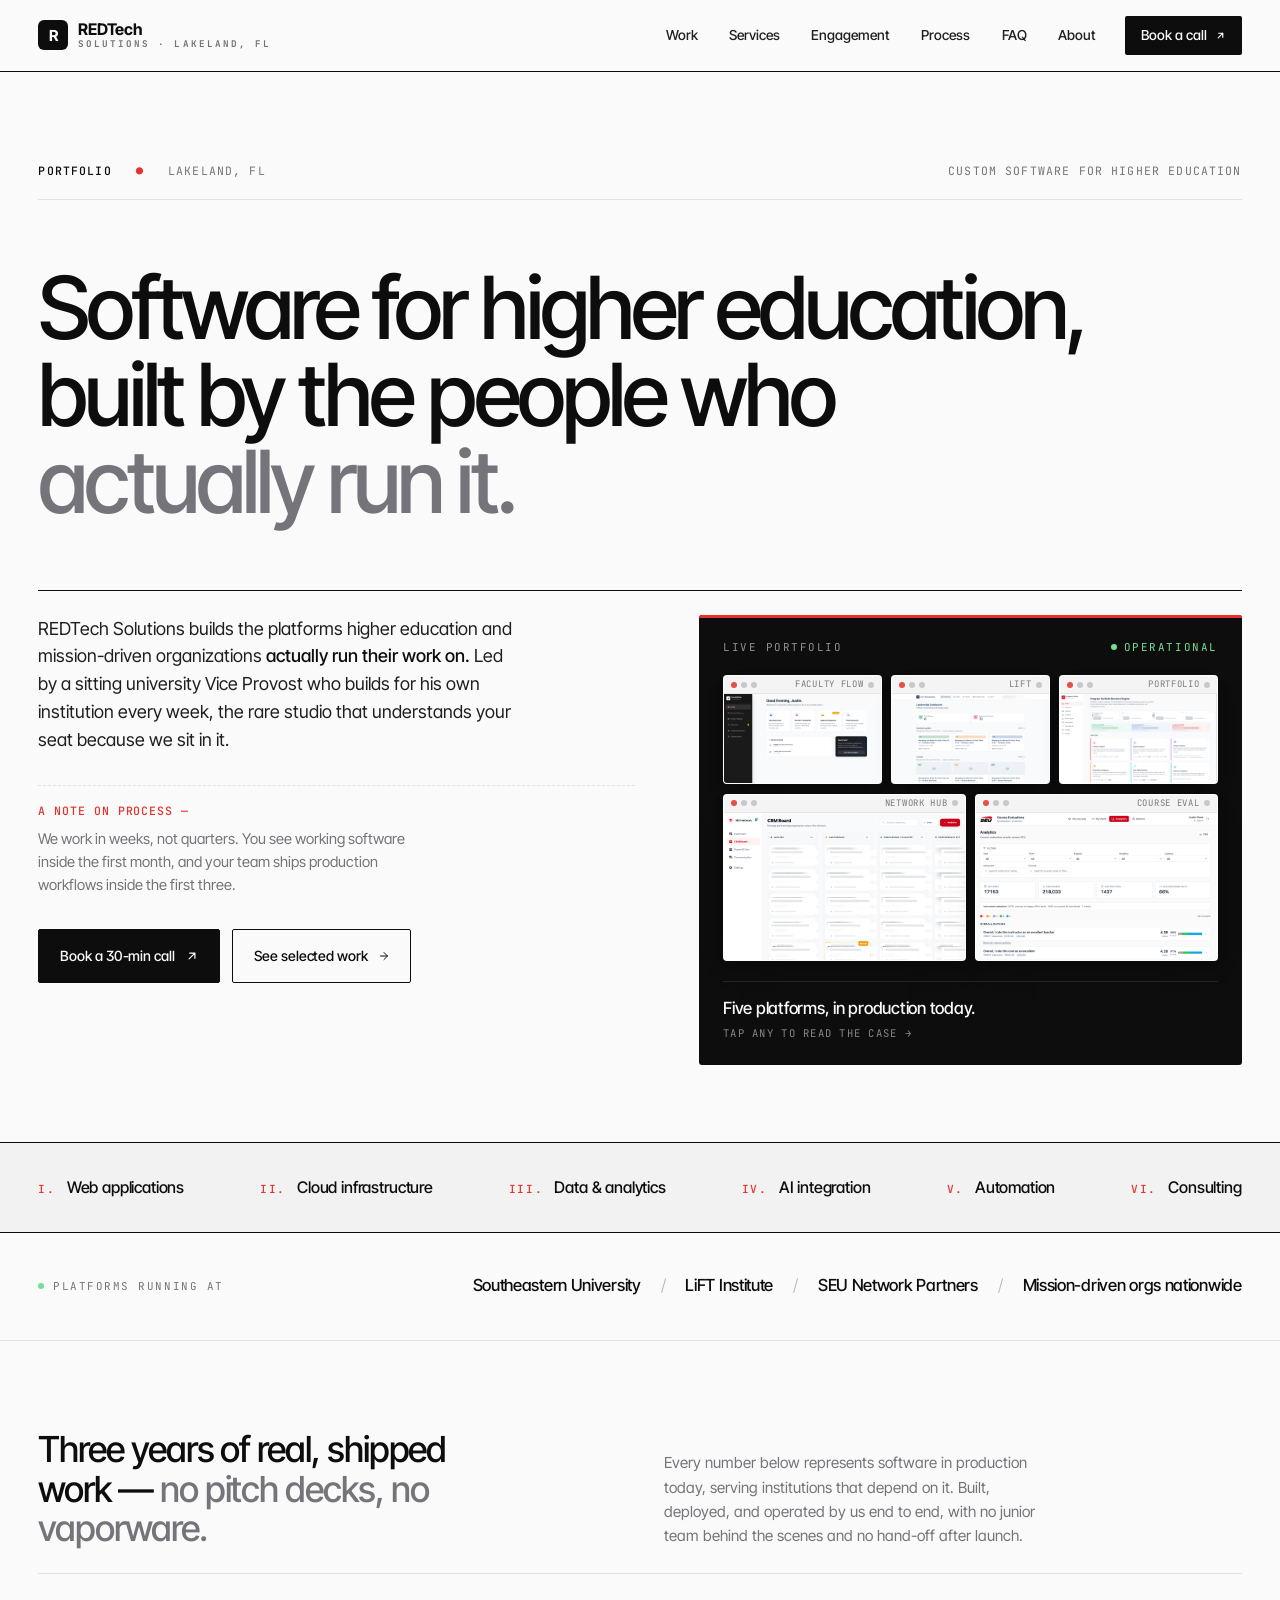
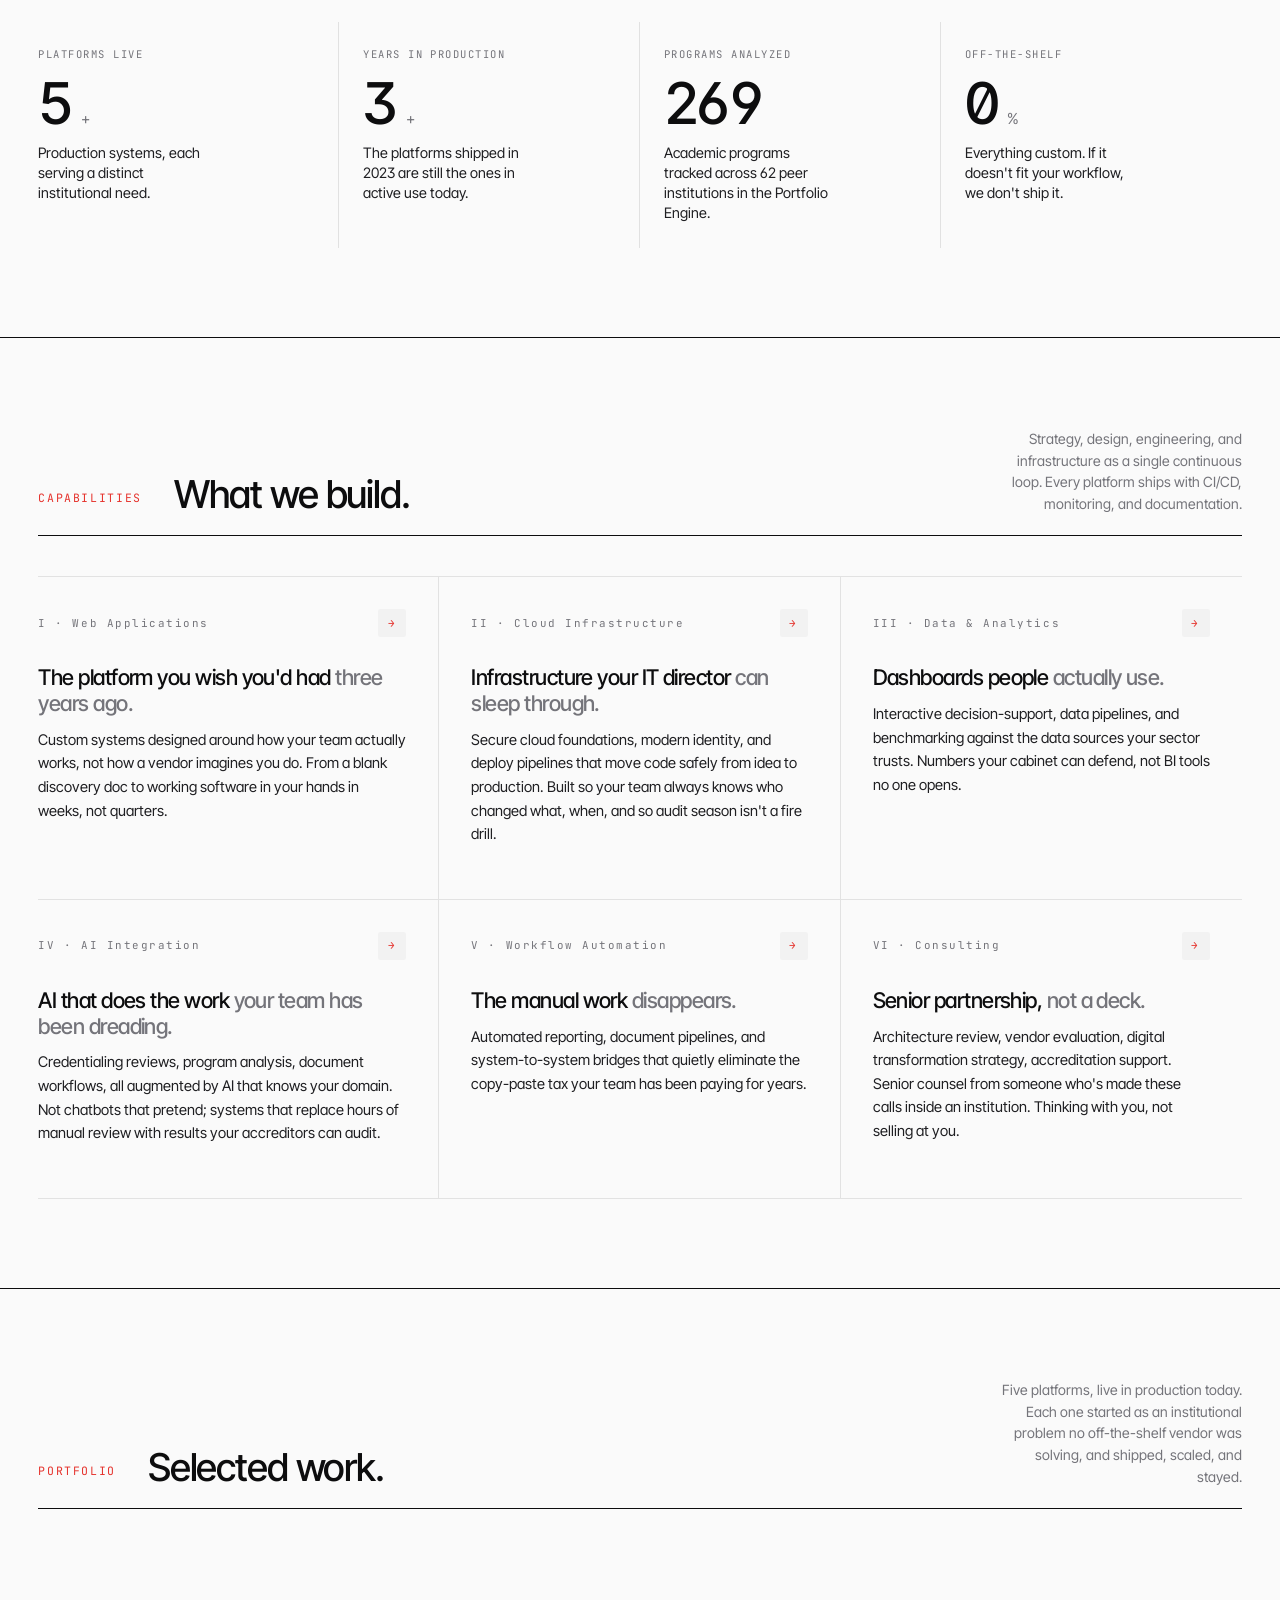
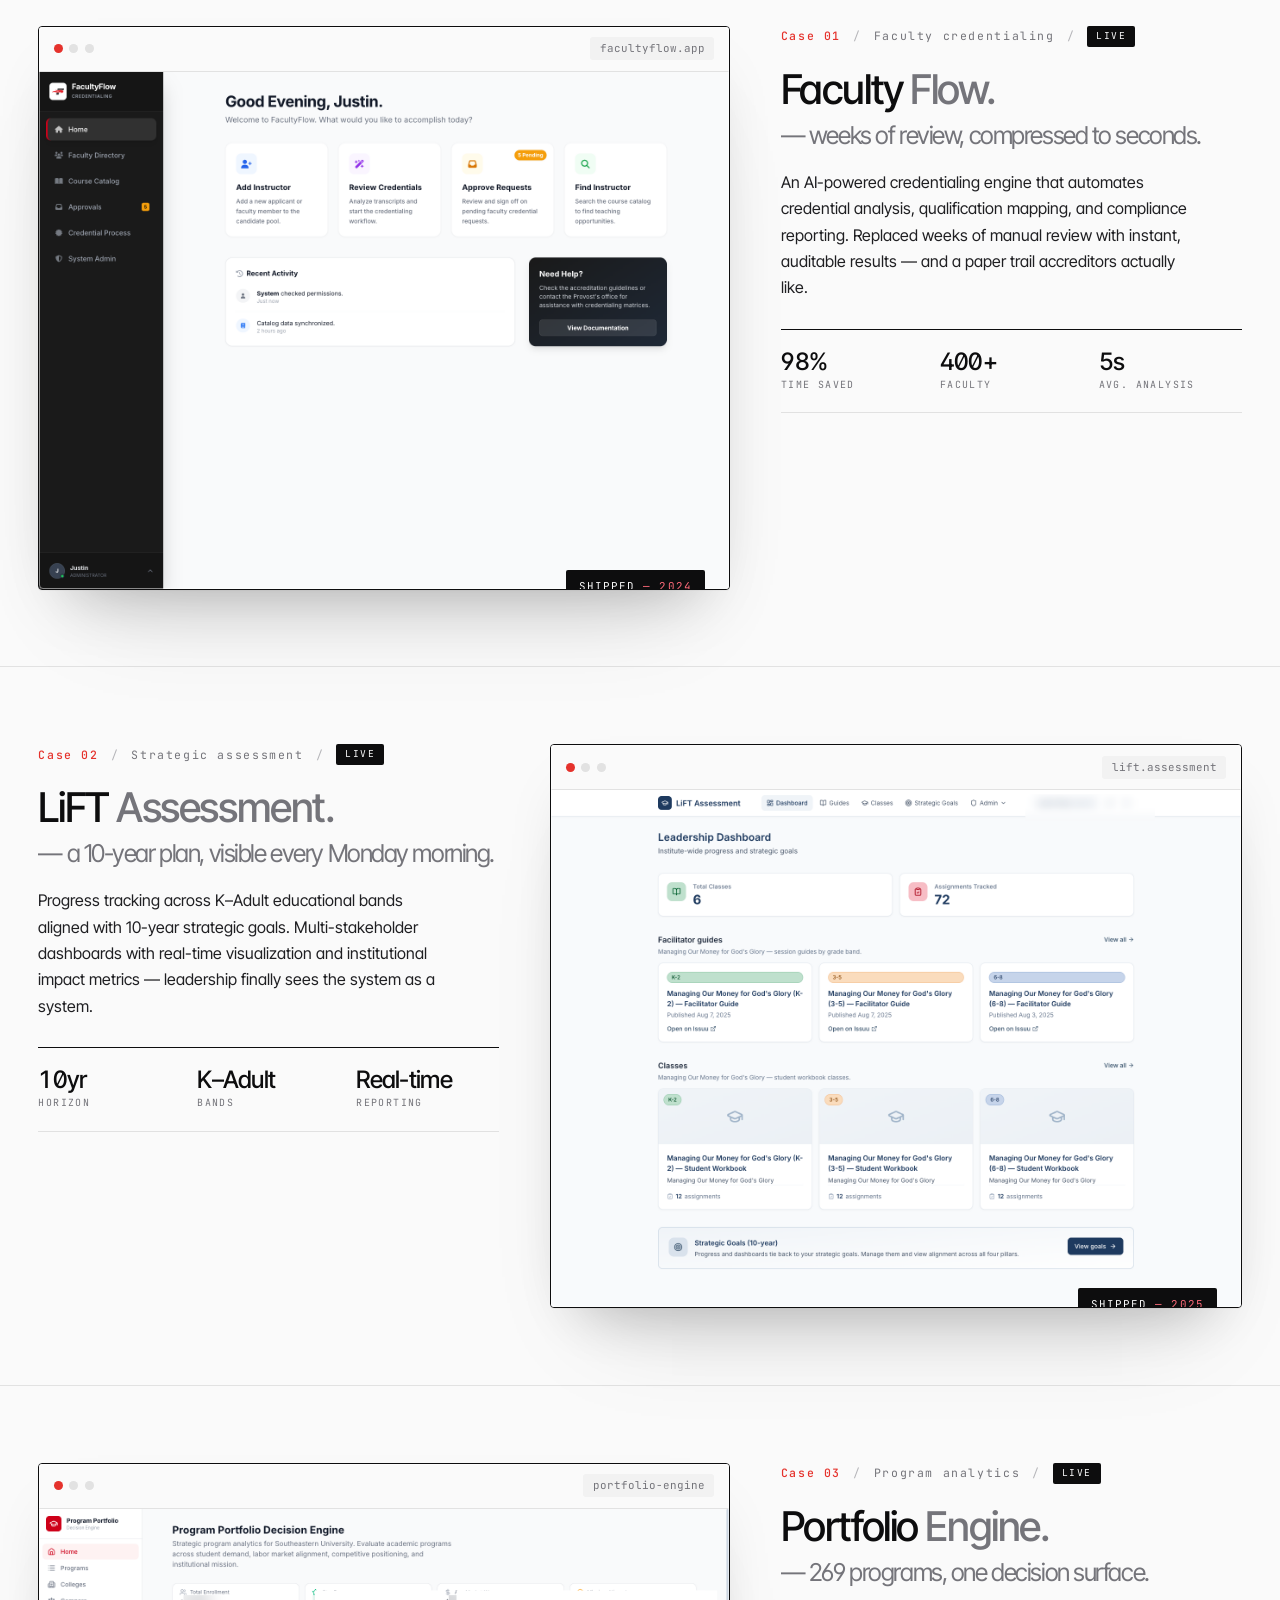
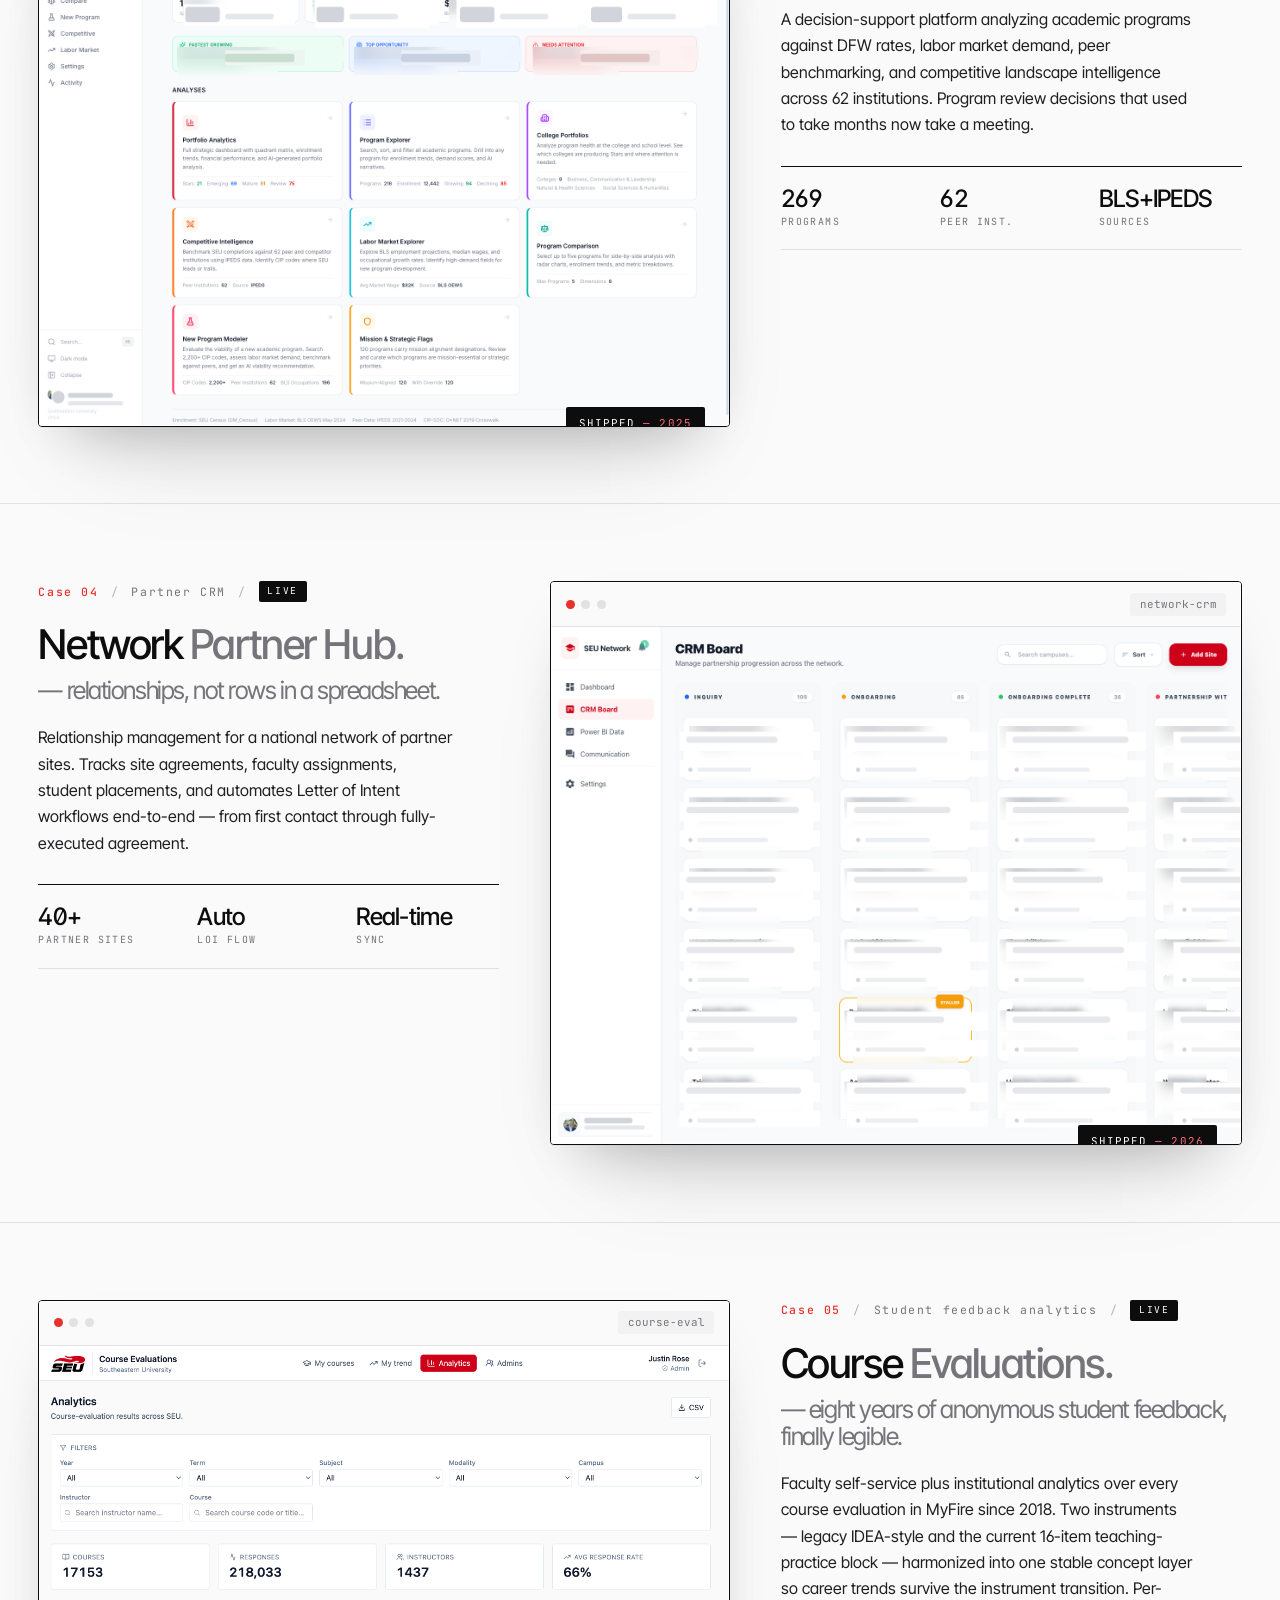
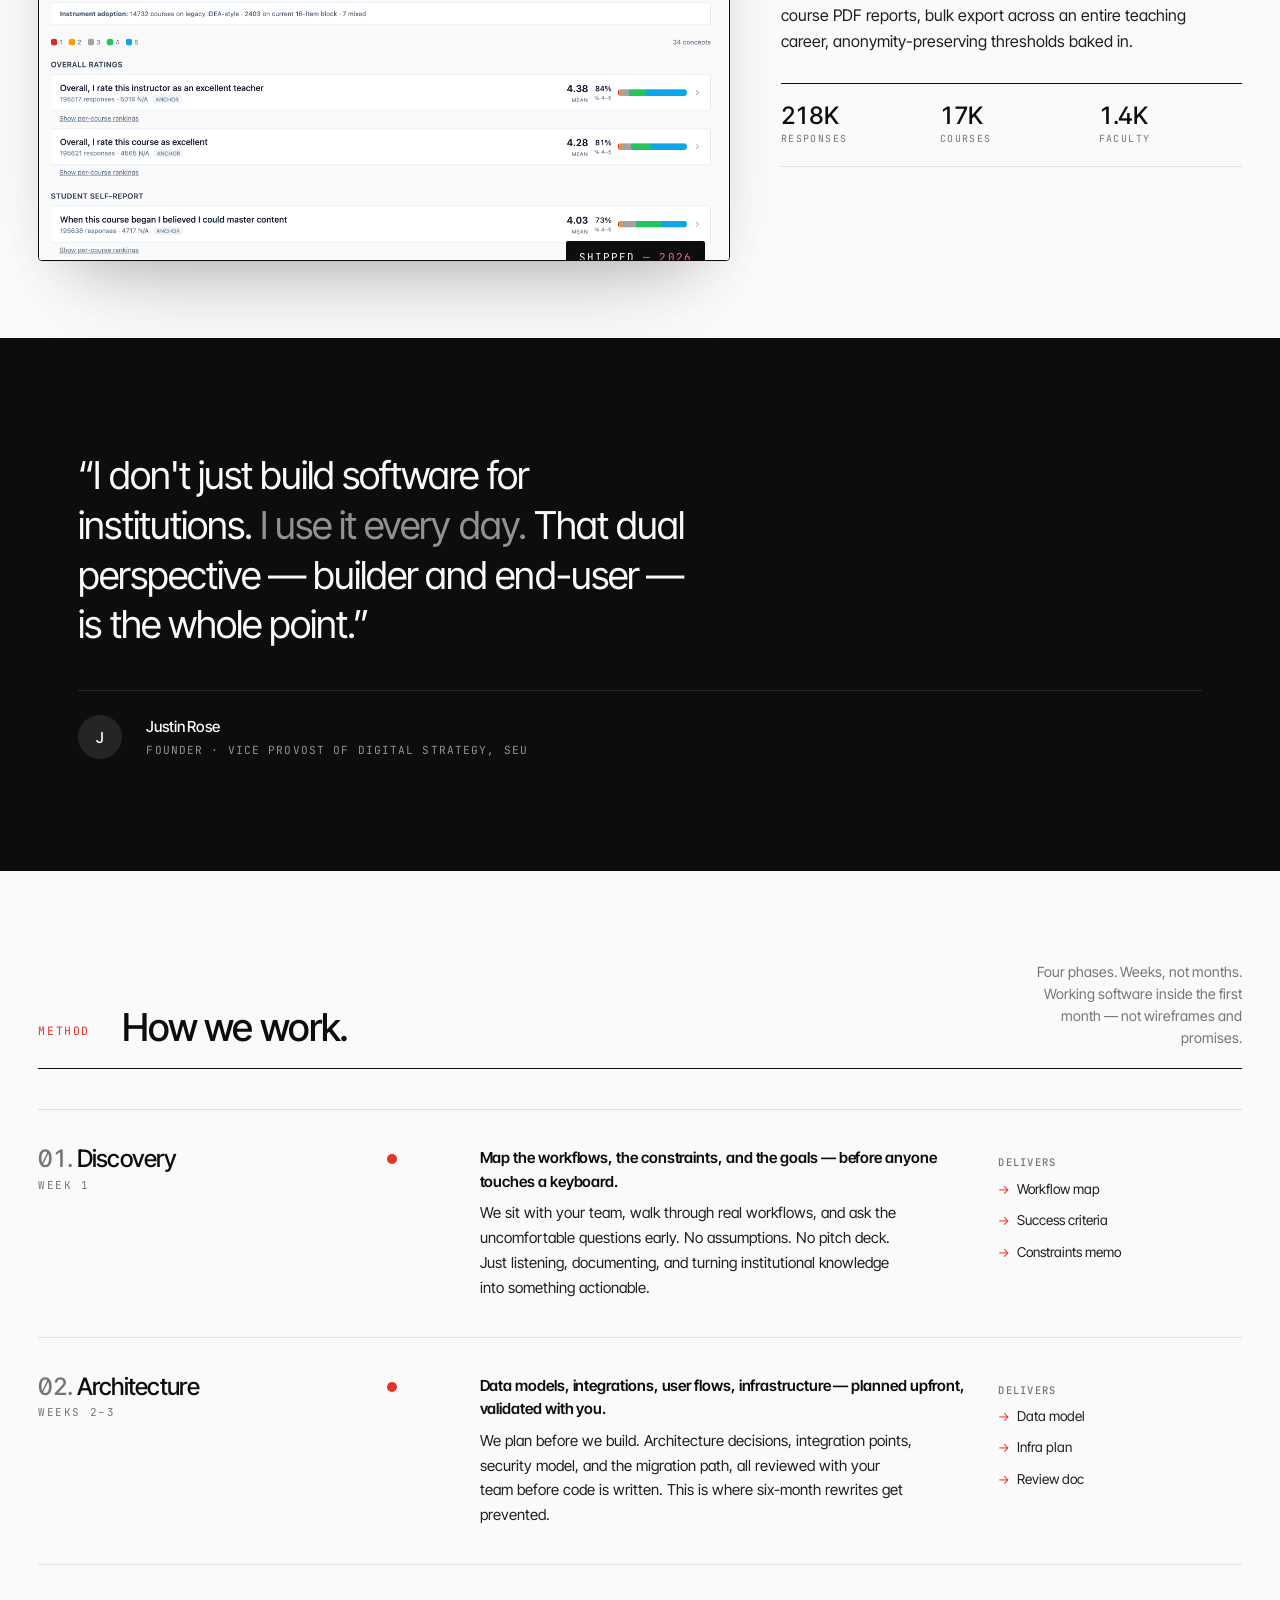
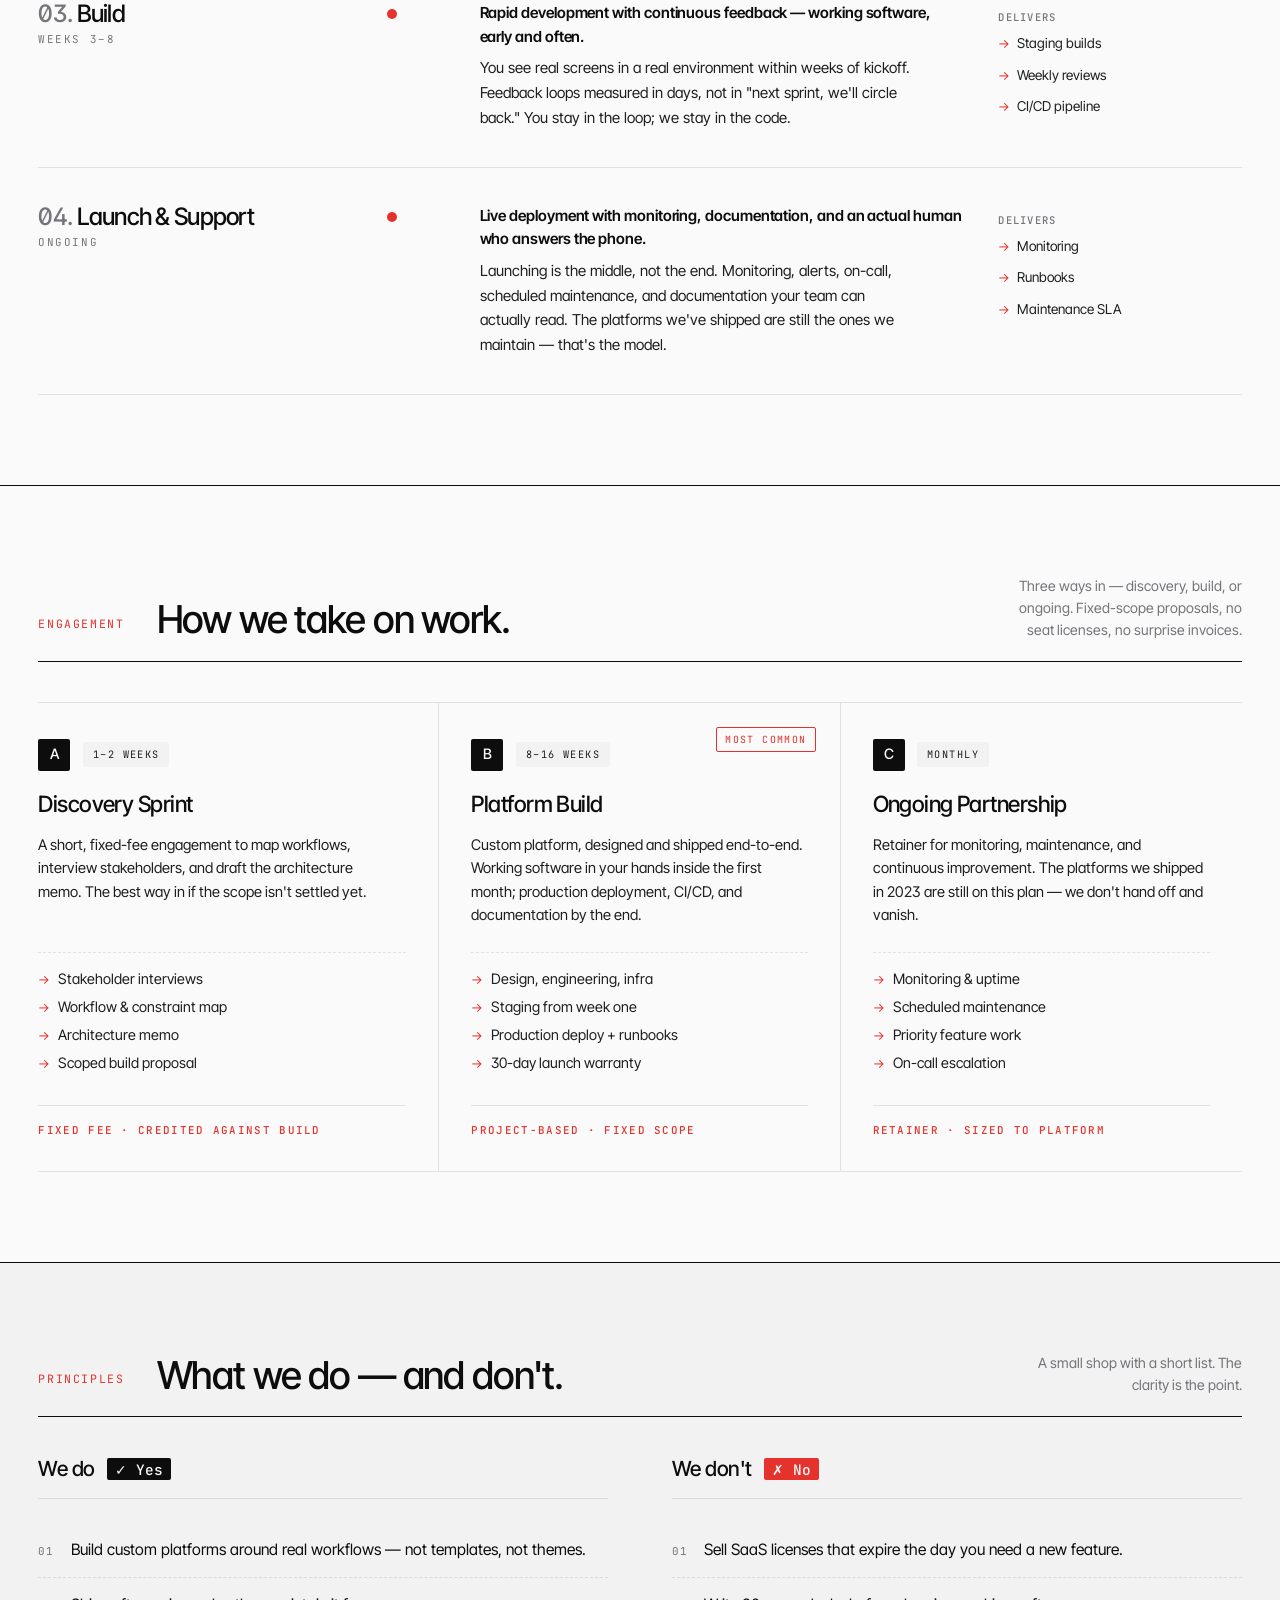
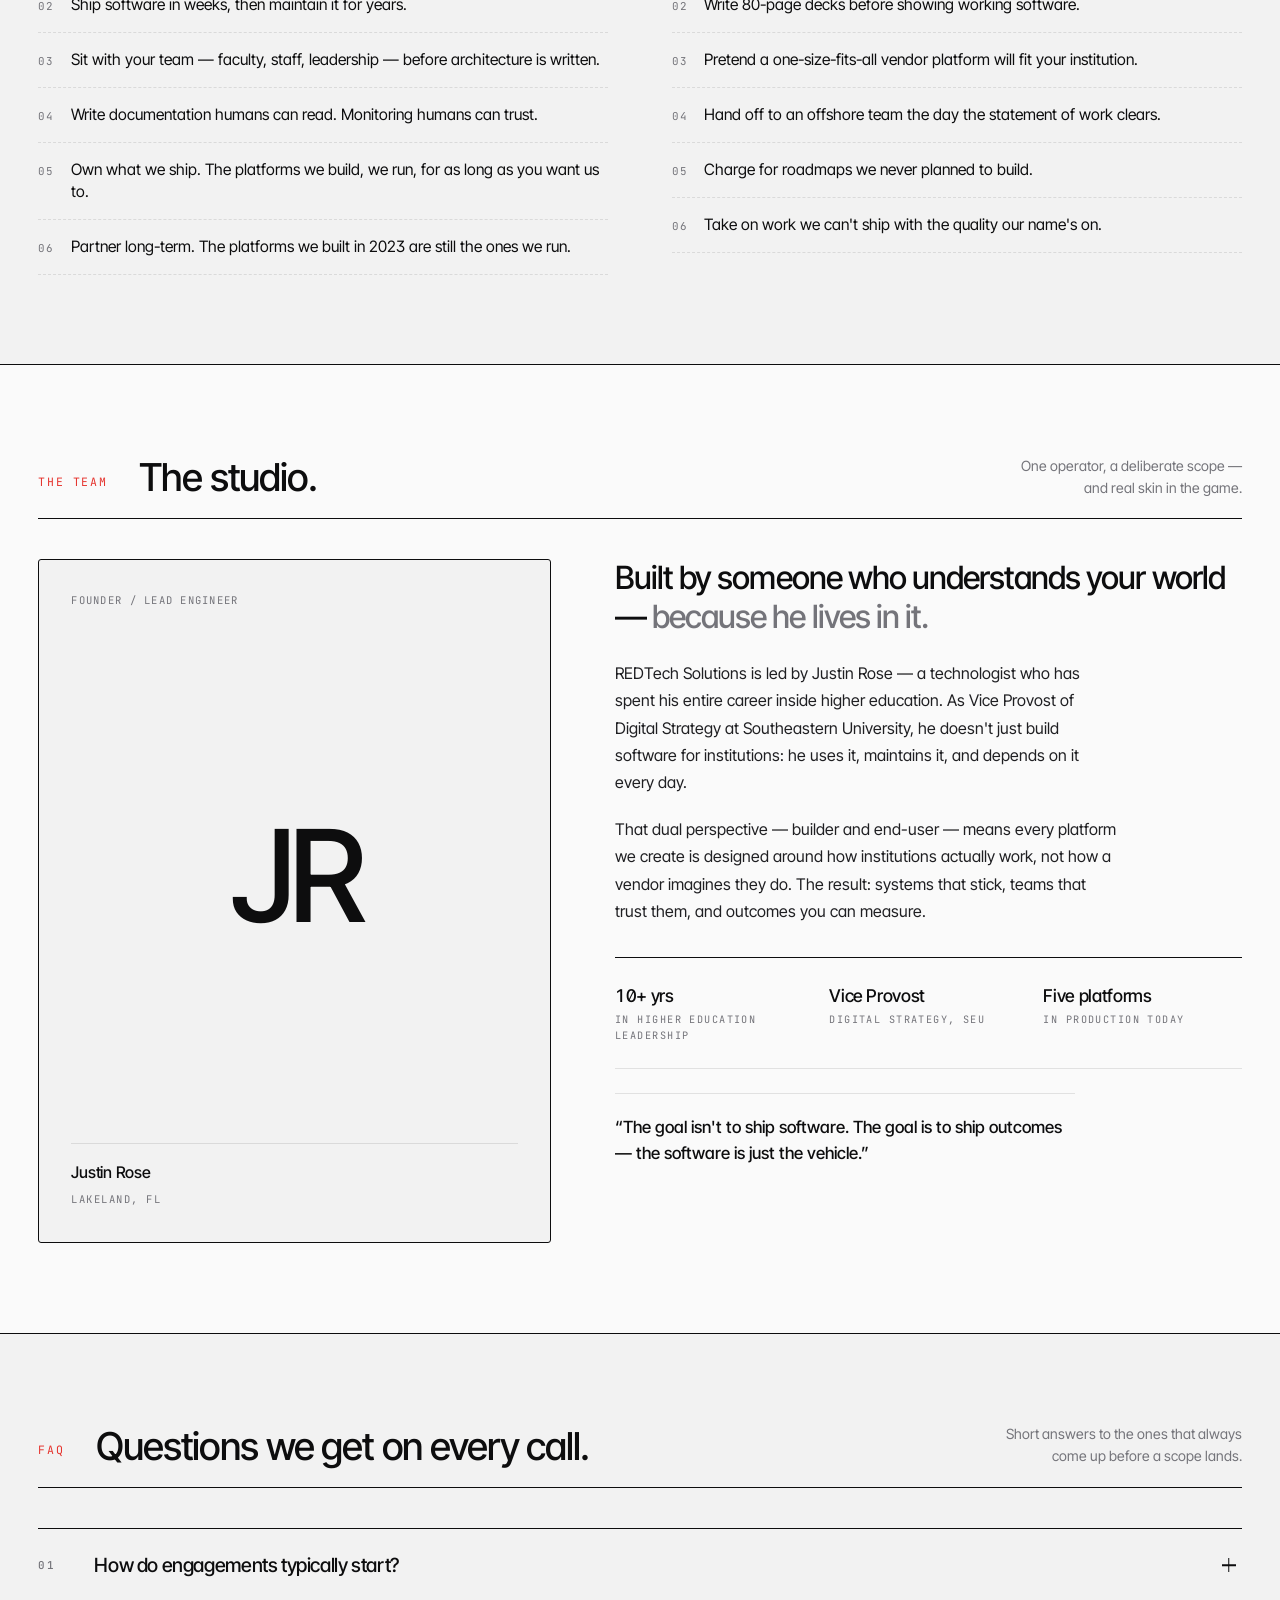
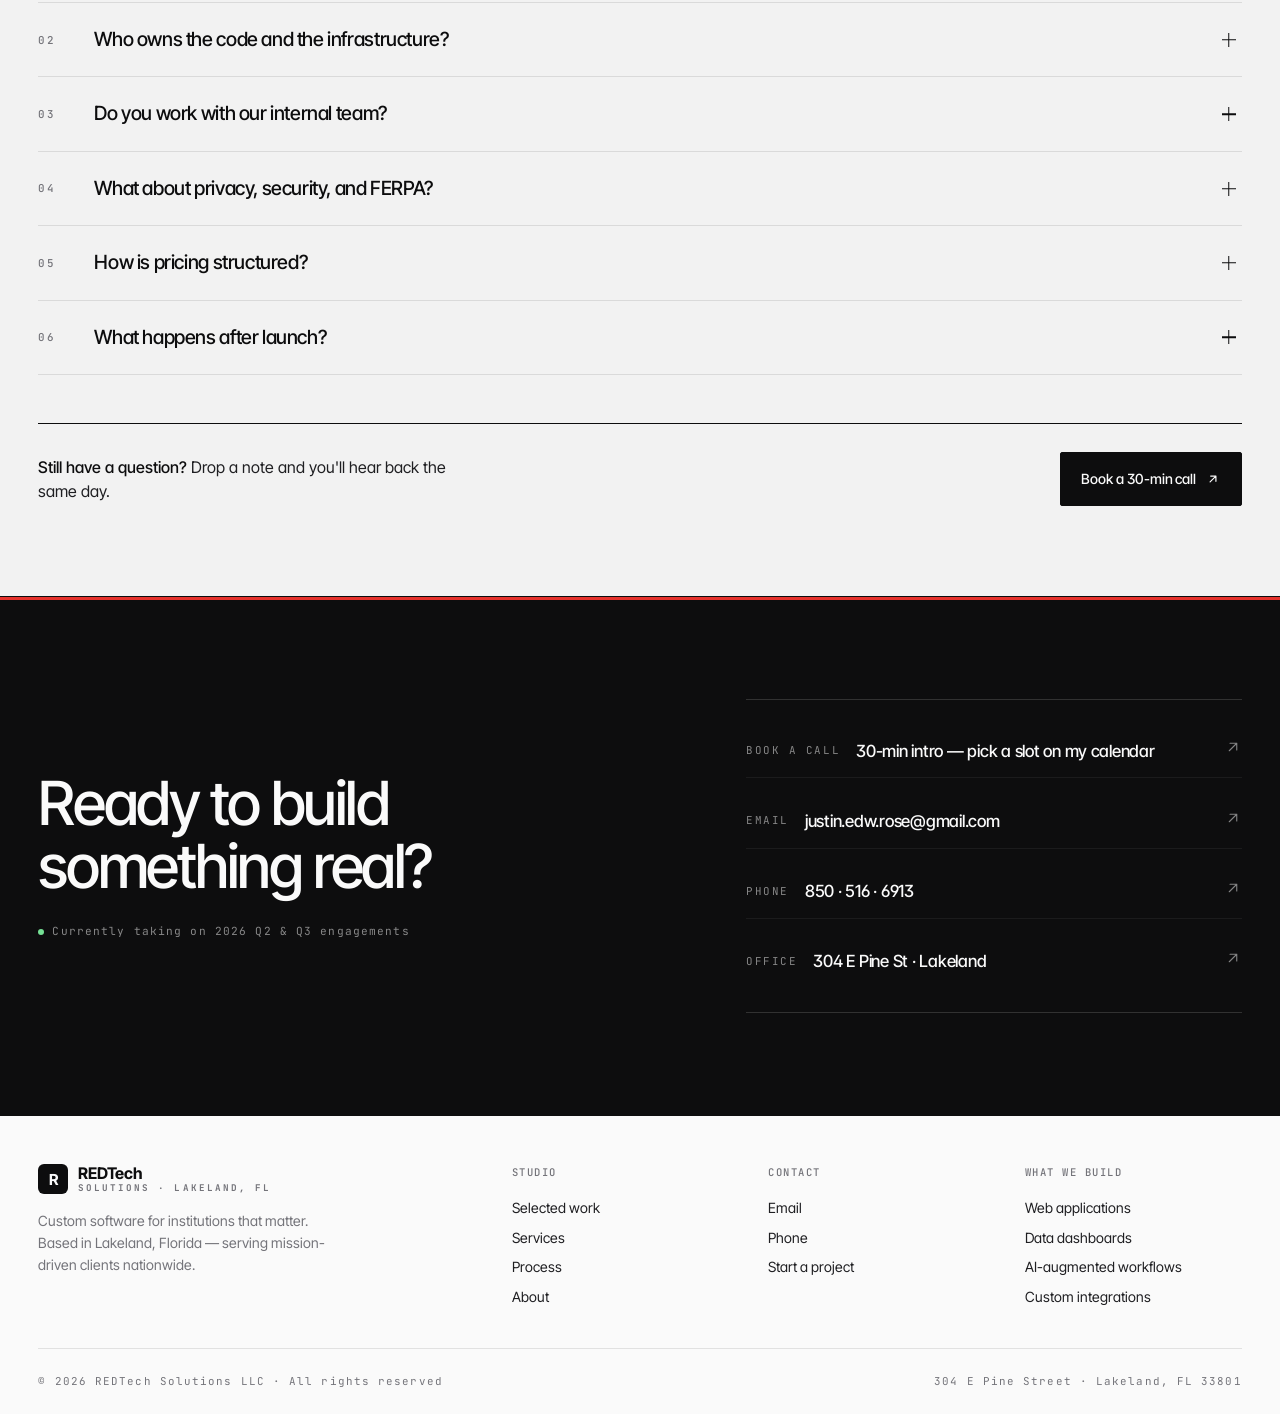
==== index.html @ 6a6440bb "Reposition copy from "engineering studio" to "peer practitioner" Shift the site's voice from stack-a" ====
<!DOCTYPE html>
<html lang="en">
<head>
<meta charset="UTF-8">
<meta name="viewport" content="width=device-width, initial-scale=1.0">
<title>REDTech Solutions — Software for institutions that matter</title>
<meta name="description" content="REDTech Solutions designs and builds custom web applications, data platforms, and cloud infrastructure for higher education and mission-driven organizations.">
<meta name="theme-color" content="#fafafa">
<link rel="icon" type="image/x-icon" href="/favicon.ico">
<link rel="icon" type="image/png" sizes="32x32" href="/favicon-32.png">
<link rel="icon" type="image/png" sizes="16x16" href="/favicon-16.png">
<link rel="apple-touch-icon" sizes="180x180" href="/apple-touch-icon.png">
<link rel="manifest" href="/site.webmanifest">
<link rel="preconnect" href="https://fonts.googleapis.com">
<link rel="preconnect" href="https://fonts.gstatic.com" crossorigin>
<link href="https://fonts.googleapis.com/css2?family=Inter+Tight:wght@300;400;500;600;700&family=JetBrains+Mono:wght@400;500&display=swap" rel="stylesheet">
<style>
/* ─────────────────────────────────────────────────
   TOKENS — warm editorial palette
───────────────────────────────────────────────── */
*, *::before, *::after { margin: 0; padding: 0; box-sizing: border-box; }

:root {
  /* Surfaces — neutral, modern off-whites */
  --paper: #fafafa;
  --paper-2: #f2f2f2;
  --paper-3: #e8e8e8;
  --ink: #0d0d0e;
  --ink-2: #1f1f22;
  --muted: #74747a;
  --faint: #b4b4b8;
  --rule: #0d0d0e;
  --rule-soft: rgba(13,13,14,0.10);
  --rule-faint: rgba(13,13,14,0.05);

  /* Red — used as micro-accent only */
  --red: #e5322c;
  --red-deep: #b8241f;
  --red-ink: #5a0a17;

  --dark-paper: #0d0d0e;

  /* Fonts — all sans, tight, modern */
  --serif: 'Inter Tight', -apple-system, BlinkMacSystemFont, sans-serif;
  --sans: 'Inter Tight', -apple-system, BlinkMacSystemFont, sans-serif;
  --mono: 'JetBrains Mono', ui-monospace, monospace;

  --ease: cubic-bezier(0.22, 1, 0.36, 1);
}

html {
  scroll-behavior: smooth;
  scroll-padding-top: 80px;
  background: var(--paper);
  color: var(--ink);
  font-family: var(--sans);
  font-size: 16px;
  line-height: 1.55;
  -webkit-font-smoothing: antialiased;
  -moz-osx-font-smoothing: grayscale;
  text-rendering: optimizeLegibility;
  font-feature-settings: "ss01", "cv11";
}

body {
  overflow-x: hidden;
  background: var(--paper);
}

a { color: inherit; text-decoration: none; }
ul, ol { list-style: none; }
img { max-width: 100%; display: block; }
button { font: inherit; color: inherit; background: none; border: none; cursor: pointer; }
::selection { background: var(--ink); color: var(--paper); }

/* Grain removed for a cleaner modern feel */

/* ─────────────────────────────────────────────────
   UTILITIES
───────────────────────────────────────────────── */
.wrap {
  max-width: 1380px;
  margin: 0 auto;
  padding: 0 clamp(1.25rem, 3vw, 2.5rem);
  position: relative;
  z-index: 2;
}

.mono {
  font-family: var(--mono);
  font-size: 0.72rem;
  letter-spacing: 0.08em;
  text-transform: uppercase;
  color: var(--muted);
  font-weight: 500;
}

.serif { font-family: var(--serif); font-weight: 400; font-style: normal; letter-spacing: -0.01em; }
.serif-i { font-family: var(--serif); font-style: italic; }

.rule { height: 1px; background: var(--rule); width: 100%; }
.rule-soft { height: 1px; background: var(--rule-soft); width: 100%; }

.reveal {
  opacity: 0;
  transform: translateY(18px);
  transition: opacity 0.9s var(--ease), transform 0.9s var(--ease);
}
.reveal.vis { opacity: 1; transform: none; }
.rd-1 { transition-delay: 0.06s; }
.rd-2 { transition-delay: 0.12s; }
.rd-3 { transition-delay: 0.18s; }
.rd-4 { transition-delay: 0.24s; }
.rd-5 { transition-delay: 0.30s; }

@media (prefers-reduced-motion: reduce) {
  .reveal { opacity: 1; transform: none; transition: none; }
  html { scroll-behavior: auto; }
  *, *::before, *::after { animation: none !important; transition: none !important; }
}

/* ─────────────────────────────────────────────────
   NAV
───────────────────────────────────────────────── */
.nav {
  position: sticky;
  top: 0;
  z-index: 100;
  background: var(--paper);
  border-bottom: 1px solid var(--rule);
  transition: box-shadow 0.3s var(--ease);
}
.nav.scrolled { box-shadow: 0 6px 24px -12px rgba(0,0,0,0.15); }

.nav-inner {
  max-width: 1380px;
  margin: 0 auto;
  padding: 1rem clamp(1.25rem, 3vw, 2.5rem);
  display: flex;
  align-items: center;
  justify-content: space-between;
  gap: 2rem;
}

.logo {
  display: inline-flex;
  align-items: center;
  gap: 0.6rem;
  font-weight: 700;
  letter-spacing: -0.02em;
  font-size: 1.1rem;
  color: var(--ink);
}
.logo-mark {
  width: 30px; height: 30px;
  background: var(--ink);
  color: var(--paper);
  font-family: var(--sans);
  font-weight: 700;
  font-size: 0.95rem;
  line-height: 1;
  display: flex;
  align-items: center;
  justify-content: center;
  border-radius: 6px;
  letter-spacing: -0.02em;
}
.logo-text { display: flex; flex-direction: column; line-height: 1; }
.logo-text b { font-weight: 700; font-size: 1rem; letter-spacing: -0.01em; }
.logo-text span { font-family: var(--mono); font-size: 0.58rem; letter-spacing: 0.22em; text-transform: uppercase; color: var(--muted); margin-top: 3px; }

.nav-links {
  display: flex;
  align-items: center;
  gap: 0.15rem;
}
.nav-links a {
  font-size: 0.86rem;
  font-weight: 500;
  color: var(--ink-2);
  padding: 0.5rem 0.9rem;
  border-radius: 2px;
  transition: background 0.2s;
}
.nav-links a:hover { background: var(--paper-2); }
.nav-cta {
  display: inline-flex !important;
  align-items: center;
  gap: 0.5rem;
  background: var(--ink) !important;
  color: var(--paper) !important;
  padding: 0.55rem 1rem !important;
  margin-left: 0.75rem;
}
.nav-cta:hover { background: var(--red) !important; }
.nav-cta .arr { transition: transform 0.25s var(--ease); }
.nav-cta:hover .arr { transform: translate(2px, -2px); }

.nav-toggle {
  display: none;
  flex-direction: column;
  align-items: center;
  justify-content: center;
  gap: 5px;
  padding: 10px;
  margin: -10px -10px -10px 0;
  min-width: 44px;
  min-height: 44px;
}
.nav-toggle span {
  width: 22px; height: 1.5px;
  background: var(--ink);
  transition: transform 0.25s, opacity 0.25s;
}

/* ─────────────────────────────────────────────────
   HERO — editorial, confident, no floating abstract art
───────────────────────────────────────────────── */
.hero {
  position: relative;
  padding: clamp(3rem, 7vw, 6rem) 0 clamp(3rem, 6vw, 5rem);
  border-bottom: 1px solid var(--rule);
}

.hero-grid {
  display: grid;
  grid-template-columns: minmax(0, 1fr);
  gap: clamp(2rem, 5vw, 4rem);
}

.hero-top {
  display: flex;
  justify-content: space-between;
  align-items: baseline;
  gap: 2rem;
  padding-bottom: 1.25rem;
  border-bottom: 1px solid var(--rule-soft);
  flex-wrap: wrap;
}
.hero-dateline {
  display: flex;
  gap: 1.5rem;
  font-family: var(--mono);
  font-size: 0.72rem;
  letter-spacing: 0.1em;
  text-transform: uppercase;
  color: var(--muted);
  flex-wrap: wrap;
}
.hero-dateline strong { color: var(--ink); font-weight: 500; }
.hero-dateline .dot { color: var(--red); }

.hero-issue {
  font-family: var(--mono);
  font-size: 0.72rem;
  letter-spacing: 0.1em;
  text-transform: uppercase;
  color: var(--muted);
}

.hero-headline {
  font-family: var(--sans);
  font-weight: 500;
  font-size: clamp(2.4rem, 6.8vw, 5.8rem);
  line-height: 1;
  letter-spacing: -0.045em;
  color: var(--ink);
  max-width: 24ch;
}
.hero-headline em {
  font-style: normal;
  color: var(--muted);
  font-weight: 500;
}
.hero-headline .amp {
  font-style: normal;
  color: var(--muted);
  font-weight: 500;
}

.hero-body {
  display: grid;
  grid-template-columns: 1.1fr 1fr;
  gap: clamp(2rem, 5vw, 5rem);
  padding-top: 1.5rem;
  border-top: 1px solid var(--rule);
  align-items: start;
}

.hero-lede {
  font-size: clamp(1.05rem, 1.4vw, 1.25rem);
  line-height: 1.55;
  color: var(--ink-2);
  max-width: 48ch;
  font-weight: 400;
}
.hero-lede em { color: var(--ink); font-style: normal; font-weight: 500; }
.hero-lede-note {
  margin-top: 2rem;
  display: flex;
  flex-direction: column;
  gap: 0.5rem;
  padding: 1rem 0 0;
  border-top: 1px dashed var(--rule-soft);
}
.hero-lede-note .mono { color: var(--red); }

.hero-actions {
  display: flex;
  gap: 0.75rem;
  margin-top: 2rem;
  flex-wrap: wrap;
}

.btn {
  display: inline-flex;
  align-items: center;
  gap: 0.6rem;
  padding: 0.95rem 1.3rem;
  font-size: 0.88rem;
  font-weight: 500;
  letter-spacing: -0.005em;
  border-radius: 2px;
  transition: all 0.25s var(--ease);
  border: 1px solid var(--ink);
}
.btn.primary { background: var(--ink); color: var(--paper); }
.btn.primary:hover { background: var(--red); border-color: var(--red); }
.btn.ghost { background: transparent; color: var(--ink); }
.btn.ghost:hover { background: var(--ink); color: var(--paper); }
.btn .arr { transition: transform 0.25s var(--ease); }
.btn:hover .arr { transform: translate(2px, -2px); }

/* Hero right: a mosaic of real product screenshots */
.hero-case {
  background: var(--dark-paper);
  color: var(--paper);
  padding: 1.5rem;
  border-radius: 3px;
  position: relative;
  display: flex;
  flex-direction: column;
  gap: 1.25rem;
  min-height: 440px;
  overflow: hidden;
}
.hero-case::before {
  content: '';
  position: absolute;
  top: 0; left: 0; right: 0; height: 3px;
  background: var(--red);
}
.hero-case-head {
  display: flex;
  justify-content: space-between;
  align-items: center;
  font-family: var(--mono);
  font-size: 0.68rem;
  letter-spacing: 0.14em;
  text-transform: uppercase;
  color: rgba(255,255,255,0.55);
}
.hero-case-head .live {
  display: inline-flex;
  align-items: center;
  gap: 0.4rem;
  color: #75e095;
}
.hero-case-head .live::before {
  content: '';
  width: 6px; height: 6px;
  background: #75e095;
  border-radius: 50%;
  box-shadow: 0 0 0 0 rgba(117,224,149,0.6);
  animation: pulse 2s ease-out infinite;
}
@keyframes pulse {
  0% { box-shadow: 0 0 0 0 rgba(117,224,149,0.55); }
  70% { box-shadow: 0 0 0 8px rgba(117,224,149,0); }
  100% { box-shadow: 0 0 0 0 rgba(117,224,149,0); }
}

.hero-stack {
  flex: 1;
  display: grid;
  grid-template-columns: repeat(6, 1fr);
  gap: 0.6rem;
  min-height: 0;
}
.hero-stack > .hero-shot:nth-child(1),
.hero-stack > .hero-shot:nth-child(2),
.hero-stack > .hero-shot:nth-child(3) { grid-column: span 2; }
.hero-stack > .hero-shot:nth-child(4),
.hero-stack > .hero-shot:nth-child(5) { grid-column: span 3; }
.hero-shot {
  position: relative;
  display: block;
  border-radius: 4px;
  overflow: hidden;
  background: #fff;
  border: 1px solid rgba(255,255,255,0.08);
  box-shadow:
    0 1px 0 rgba(255,255,255,0.04) inset,
    0 12px 28px -16px rgba(0,0,0,0.7),
    0 4px 10px -6px rgba(0,0,0,0.5);
  aspect-ratio: 16 / 11;
  cursor: pointer;
  transition: transform 0.3s var(--ease), box-shadow 0.3s var(--ease);
}
.hero-shot:hover {
  transform: translateY(-3px);
  box-shadow:
    0 1px 0 rgba(255,255,255,0.04) inset,
    0 18px 36px -16px rgba(0,0,0,0.8),
    0 6px 14px -6px rgba(0,0,0,0.6);
}
.hero-shot:hover .chrome .label { color: var(--red); }
.hero-shot:active { transform: translateY(-1px); }
.hero-shot .chrome {
  position: absolute;
  top: 0; left: 0; right: 0;
  height: 18px;
  background: #f4f4f5;
  border-bottom: 1px solid rgba(0,0,0,0.06);
  display: flex;
  align-items: center;
  gap: 4px;
  padding: 0 7px;
  z-index: 2;
}
.hero-shot .chrome::before,
.hero-shot .chrome::after,
.hero-shot .chrome span {
  content: '';
  width: 6px; height: 6px;
  border-radius: 50%;
  background: rgba(0,0,0,0.18);
}
.hero-shot .chrome::before { background: var(--red); opacity: 0.85; }
.hero-shot .chrome .label {
  margin-left: auto;
  width: auto; height: auto;
  background: none;
  font-family: var(--mono);
  font-size: 0.56rem;
  letter-spacing: 0.08em;
  text-transform: uppercase;
  color: rgba(0,0,0,0.5);
  border-radius: 0;
  white-space: nowrap;
  overflow: hidden;
  text-overflow: clip;
  max-width: 65%;
  line-height: 1;
}
.hero-shot img {
  position: absolute;
  top: 18px; left: 0;
  width: 100%;
  height: calc(100% - 18px);
  object-fit: cover;
  object-position: top left;
  display: block;
}

.hero-case-caption {
  display: flex;
  flex-direction: column;
  gap: 0.35rem;
  padding-top: 1rem;
  border-top: 1px solid rgba(255,255,255,0.1);
}
.hero-case-caption .big {
  font-family: var(--sans);
  font-weight: 500;
  font-size: 1.05rem;
  letter-spacing: -0.015em;
  color: var(--paper);
  line-height: 1.3;
}
.hero-case-caption .meta {
  font-family: var(--mono);
  font-size: 0.66rem;
  letter-spacing: 0.12em;
  text-transform: uppercase;
  color: rgba(255,255,255,0.5);
}

/* ─────────────────────────────────────────────────
   PILLARS — horizontal chips row
───────────────────────────────────────────────── */
.pillars {
  padding: 2rem 0;
  background: var(--paper-2);
  border-bottom: 1px solid var(--rule);
}
.pillars-inner {
  display: flex;
  gap: 2rem;
  justify-content: space-between;
  flex-wrap: wrap;
  align-items: baseline;
}
.pillar {
  display: flex;
  align-items: baseline;
  gap: 0.7rem;
}
.pillar .n {
  font-family: var(--mono);
  font-size: 0.7rem;
  color: var(--red);
  letter-spacing: 0.14em;
  font-weight: 500;
}
.pillar .t {
  font-family: var(--sans);
  font-weight: 500;
  font-size: 1rem;
  letter-spacing: -0.01em;
  color: var(--ink);
}

/* ─────────────────────────────────────────────────
   STATS — editorial big-number section
───────────────────────────────────────────────── */
.stats {
  padding: clamp(3rem, 7vw, 6rem) 0;
  border-bottom: 1px solid var(--rule);
}
.stats-head {
  display: grid;
  grid-template-columns: 1fr 1fr;
  gap: 3rem;
  align-items: end;
  margin-bottom: 3rem;
  padding-bottom: 1.5rem;
  border-bottom: 1px solid var(--rule-soft);
}
.stats-head h2 {
  font-family: var(--sans);
  font-weight: 500;
  font-size: clamp(1.7rem, 2.8vw, 2.4rem);
  line-height: 1.1;
  letter-spacing: -0.03em;
  max-width: 22ch;
}
.stats-head h2 em { font-style: normal; color: var(--muted); font-weight: 500; }
.stats-head p {
  color: var(--muted);
  max-width: 42ch;
  font-size: 0.95rem;
  line-height: 1.6;
}

.stats-grid {
  display: grid;
  grid-template-columns: repeat(4, 1fr);
  gap: 0;
}
.stat {
  padding: 1.5rem 1.5rem 1.5rem 0;
  position: relative;
  border-right: 1px solid var(--rule-soft);
}
.stat:last-child { border-right: none; }
.stat:not(:first-child) { padding-left: 1.5rem; }

.stat .n {
  font-family: var(--sans);
  font-weight: 500;
  font-size: clamp(2.4rem, 4.5vw, 3.8rem);
  line-height: 0.95;
  color: var(--ink);
  letter-spacing: -0.045em;
  display: flex;
  align-items: baseline;
  gap: 0.05em;
  margin-bottom: 0.75rem;
}
.stat .n em { font-style: normal; color: var(--ink); font-weight: 500; }
.stat .n .unit {
  font-family: var(--sans);
  font-size: 0.95rem;
  color: var(--muted);
  font-weight: 400;
  letter-spacing: 0;
  margin-left: 0.4rem;
}
.stat .l {
  font-size: 0.9rem;
  color: var(--ink-2);
  line-height: 1.4;
  max-width: 22ch;
}
.stat .k {
  font-family: var(--mono);
  font-size: 0.66rem;
  letter-spacing: 0.14em;
  text-transform: uppercase;
  color: var(--muted);
  margin-bottom: 0.9rem;
}

/* ─────────────────────────────────────────────────
   SERVICES
───────────────────────────────────────────────── */
.services {
  padding: clamp(3rem, 7vw, 6rem) 0;
  border-bottom: 1px solid var(--rule);
  background: var(--paper);
}

.section-head {
  display: grid;
  grid-template-columns: auto 1fr auto;
  gap: 2rem;
  align-items: end;
  padding-bottom: 1.25rem;
  border-bottom: 1px solid var(--rule);
  margin-bottom: 2.5rem;
}
.section-head .section-num {
  font-family: var(--mono);
  font-size: 0.72rem;
  letter-spacing: 0.14em;
  text-transform: uppercase;
  color: var(--red);
  padding-bottom: 0.5rem;
}
.section-head h2 {
  font-family: var(--sans);
  font-weight: 500;
  font-size: clamp(1.8rem, 3vw, 2.6rem);
  letter-spacing: -0.03em;
  line-height: 1.1;
}
.section-head h2 em { font-style: normal; color: var(--muted); font-weight: 500; }
.section-head .caption {
  text-align: right;
  max-width: 30ch;
  font-size: 0.88rem;
  color: var(--muted);
  line-height: 1.55;
}

.services-grid {
  display: grid;
  grid-template-columns: repeat(6, 1fr);
  gap: 0;
  border-top: 1px solid var(--rule-soft);
}
.svc {
  grid-column: span 2;
  padding: 2rem 2rem 2rem 0;
  border-right: 1px solid var(--rule-soft);
  border-bottom: 1px solid var(--rule-soft);
  display: flex;
  flex-direction: column;
  position: relative;
  transition: background 0.25s;
  min-height: 280px;
}
.svc:nth-child(3n) { border-right: none; }
.svc:nth-child(n+4) { padding-bottom: 2rem; }
.svc:hover { background: var(--paper-2); }
.svc:not(:first-child) { padding-left: 2rem; }
.svc:nth-child(3n+1) { padding-left: 0; }

.svc-n {
  font-family: var(--mono);
  font-size: 0.68rem;
  letter-spacing: 0.14em;
  color: var(--muted);
  margin-bottom: 1.75rem;
  display: flex;
  justify-content: space-between;
  align-items: center;
}
.svc-n .sym {
  width: 28px; height: 28px;
  background: var(--paper-2);
  border-radius: 2px;
  display: flex;
  align-items: center;
  justify-content: center;
  color: var(--red);
}
.svc:hover .svc-n .sym { background: var(--red); color: var(--paper); }

.svc h3 {
  font-family: var(--sans);
  font-weight: 500;
  font-size: 1.35rem;
  letter-spacing: -0.025em;
  line-height: 1.2;
  margin-bottom: 0.75rem;
  color: var(--ink);
}
.svc h3 em { font-style: normal; color: var(--muted); font-weight: 500; }
.svc p {
  font-size: 0.92rem;
  color: var(--ink-2);
  line-height: 1.6;
  margin-bottom: 1.25rem;
}
.svc-tags {
  margin-top: auto;
  display: flex;
  flex-wrap: wrap;
  gap: 0.3rem 0.75rem;
  padding-top: 1rem;
  border-top: 1px dashed var(--rule-soft);
}
.svc-tags span {
  font-family: var(--mono);
  font-size: 0.68rem;
  color: var(--muted);
  letter-spacing: 0.04em;
}
.svc-tags span::before {
  content: '// ';
  color: var(--red);
  opacity: 0.7;
}

/* ─────────────────────────────────────────────────
   CASES — portfolio as magazine features
───────────────────────────────────────────────── */
.cases {
  padding: clamp(3rem, 7vw, 6rem) 0 0;
  background: var(--paper);
  border-bottom: 1px solid var(--rule);
}

.case {
  padding: clamp(3rem, 6vw, 5rem) 0;
  border-bottom: 1px solid var(--rule-soft);
  position: relative;
}
.case:last-child { border-bottom: none; }

.case-grid {
  display: grid;
  grid-template-columns: minmax(0, 0.8fr) minmax(0, 1.2fr);
  gap: clamp(2rem, 4vw, 4rem);
  align-items: start;
}
.case:nth-child(even) .case-grid {
  grid-template-columns: minmax(0, 1.2fr) minmax(0, 0.8fr);
}
.case:nth-child(even) .case-meta {
  order: 2;
}

.case-meta {
  display: flex;
  flex-direction: column;
  gap: 1.25rem;
  position: sticky;
  top: 5rem;
}

.case-idx {
  font-family: var(--mono);
  font-size: 0.72rem;
  letter-spacing: 0.14em;
  color: var(--muted);
  display: flex;
  align-items: center;
  gap: 0.75rem;
}
.case-idx strong { color: var(--red); font-weight: 500; }
.case-idx .sep { color: var(--faint); }
.case-idx .tag {
  background: var(--ink);
  color: var(--paper);
  padding: 0.2rem 0.55rem;
  border-radius: 2px;
  font-size: 0.6rem;
}

.case-title {
  font-family: var(--sans);
  font-weight: 500;
  font-size: clamp(1.8rem, 3.2vw, 2.6rem);
  line-height: 1.1;
  letter-spacing: -0.035em;
  color: var(--ink);
}
.case-title em { font-style: normal; color: var(--muted); font-weight: 500; }
.case-title .sm {
  display: block;
  font-size: 0.6em;
  color: var(--muted);
  margin-top: 0.4em;
  font-style: normal;
  font-weight: 400;
}

.case-lede {
  font-size: 1rem;
  color: var(--ink-2);
  line-height: 1.65;
  max-width: 46ch;
}

.case-kpis {
  display: grid;
  grid-template-columns: repeat(3, 1fr);
  gap: 1rem;
  padding: 1.25rem 0;
  border-top: 1px solid var(--rule);
  border-bottom: 1px solid var(--rule-soft);
  margin-top: 0.5rem;
}
.case-kpi { display: flex; flex-direction: column; gap: 0.2rem; }
.case-kpi .v {
  font-family: var(--sans);
  font-weight: 500;
  font-size: 1.5rem;
  line-height: 1;
  letter-spacing: -0.03em;
  color: var(--ink);
}
.case-kpi .v em { font-style: normal; color: var(--ink); font-weight: 500; }
.case-kpi .k {
  font-family: var(--mono);
  font-size: 0.62rem;
  letter-spacing: 0.14em;
  color: var(--muted);
  text-transform: uppercase;
}

.case-stack {
  display: flex;
  flex-wrap: wrap;
  gap: 0.3rem 0.8rem;
  font-family: var(--mono);
  font-size: 0.68rem;
  color: var(--muted);
  letter-spacing: 0.04em;
}
.case-stack span::before { content: '/ '; color: var(--red); }

.case-shot {
  position: relative;
  border-radius: 4px;
  overflow: hidden;
  background: var(--paper-2);
  border: 1px solid var(--rule);
  box-shadow:
    0 1px 0 rgba(0,0,0,0.03),
    0 30px 60px -30px rgba(0,0,0,0.25),
    0 60px 100px -50px rgba(0,0,0,0.15);
  transform: translateZ(0);
}
.case-shot::before {
  content: '';
  position: absolute;
  inset: 0;
  border: 1px solid rgba(255,255,255,0.5);
  border-radius: inherit;
  pointer-events: none;
  z-index: 2;
}
.case-shot .chrome {
  display: flex;
  align-items: center;
  gap: 0.4rem;
  padding: 0.65rem 0.9rem;
  background: var(--paper);
  border-bottom: 1px solid var(--rule-soft);
  font-family: var(--mono);
  font-size: 0.68rem;
  color: var(--muted);
}
.case-shot .chrome .dot {
  width: 9px; height: 9px;
  border-radius: 50%;
  background: var(--rule-soft);
}
.case-shot .chrome .dot:first-child { background: var(--red); }
.case-shot .chrome .url {
  margin-left: auto;
  padding: 0.2rem 0.6rem;
  background: var(--paper-2);
  border-radius: 3px;
}
.case-shot img {
  width: 100%;
  display: block;
}

.case-shot-note {
  position: absolute;
  bottom: -14px;
  right: 24px;
  background: var(--ink);
  color: var(--paper);
  font-family: var(--mono);
  font-size: 0.68rem;
  letter-spacing: 0.1em;
  padding: 0.5rem 0.8rem;
  border-radius: 2px;
  z-index: 3;
  text-transform: uppercase;
}
.case-shot-note .red { color: #ff6b7a; }

/* ─────────────────────────────────────────────────
   QUOTE — pull quote in the middle
───────────────────────────────────────────────── */
.pullquote {
  padding: clamp(4rem, 9vw, 7rem) 0;
  background: var(--ink);
  color: var(--paper);
  position: relative;
  overflow: hidden;
}
.pullquote::before { display: none; }
.pullquote-wrap {
  max-width: 1200px;
  margin: 0 auto;
  padding: 0 clamp(1.25rem, 3vw, 2.5rem);
  position: relative;
  z-index: 2;
}
.pullquote-body {
  font-family: var(--sans);
  font-weight: 400;
  font-size: clamp(1.5rem, 3vw, 2.4rem);
  line-height: 1.3;
  letter-spacing: -0.025em;
  max-width: 28ch;
  margin-bottom: 2.5rem;
}
.pullquote-body em { font-style: normal; color: rgba(255,255,255,0.55); font-weight: 400; }
.pullquote-attr {
  display: flex;
  gap: 1.5rem;
  align-items: center;
  padding-top: 1.5rem;
  border-top: 1px solid rgba(255,255,255,0.1);
}
.pullquote-attr .avatar {
  width: 44px; height: 44px;
  border-radius: 50%;
  background: rgba(255,255,255,0.1);
  color: var(--paper);
  display: flex;
  align-items: center;
  justify-content: center;
  font-family: var(--sans);
  font-weight: 500;
  font-size: 0.95rem;
}
.pullquote-attr .who { display: flex; flex-direction: column; gap: 0.2rem; }
.pullquote-attr .who b { font-weight: 500; font-size: 0.95rem; letter-spacing: -0.01em; }
.pullquote-attr .who span { font-family: var(--mono); font-size: 0.7rem; color: rgba(255,255,255,0.55); letter-spacing: 0.1em; text-transform: uppercase; }

/* ─────────────────────────────────────────────────
   PROCESS — vertical, detailed
───────────────────────────────────────────────── */
.process {
  padding: clamp(3rem, 7vw, 6rem) 0;
  border-bottom: 1px solid var(--rule);
}
.process-grid {
  display: grid;
  grid-template-columns: 1fr;
  gap: 0;
  margin-top: 1rem;
}

.phase {
  display: grid;
  grid-template-columns: 1.3fr 0.25fr 2fr 1fr;
  gap: 2rem;
  padding: 2.25rem 0;
  border-top: 1px solid var(--rule-soft);
  align-items: start;
  position: relative;
  transition: background 0.3s;
}
.phase:hover { background: var(--paper-2); }
.phase:last-child { border-bottom: 1px solid var(--rule-soft); }

.phase-label {
  display: flex;
  flex-direction: column;
  gap: 0.25rem;
}
.phase-label .big {
  font-family: var(--sans);
  font-weight: 500;
  font-size: 1.5rem;
  line-height: 1.1;
  letter-spacing: -0.03em;
  color: var(--ink);
}
.phase-label .big em { font-style: normal; color: var(--muted); font-weight: 500; }
.phase-label .sub {
  font-family: var(--mono);
  font-size: 0.68rem;
  letter-spacing: 0.14em;
  text-transform: uppercase;
  color: var(--muted);
}

.phase-tick {
  position: relative;
  padding-top: 0.5rem;
}
.phase-tick::before {
  content: '';
  width: 10px; height: 10px;
  background: var(--red);
  border-radius: 50%;
  display: block;
}

.phase-body h4 {
  font-size: 0.95rem;
  font-weight: 600;
  margin-bottom: 0.5rem;
  color: var(--ink);
  letter-spacing: -0.005em;
}
.phase-body p {
  font-size: 0.94rem;
  color: var(--ink-2);
  line-height: 1.65;
  max-width: 48ch;
}
.phase-delivers {
  padding-top: 0.5rem;
  display: flex;
  flex-direction: column;
  gap: 0.35rem;
}
.phase-delivers b {
  font-family: var(--mono);
  font-size: 0.66rem;
  letter-spacing: 0.12em;
  text-transform: uppercase;
  color: var(--muted);
  font-weight: 500;
}
.phase-delivers span {
  font-size: 0.85rem;
  color: var(--ink-2);
  display: flex;
  align-items: baseline;
  gap: 0.4rem;
  padding: 0.15rem 0;
}
.phase-delivers span::before {
  content: '→';
  color: var(--red);
  font-size: 0.8rem;
}

/* ─────────────────────────────────────────────────
   NOT-DOING — honest differentiation
───────────────────────────────────────────────── */
.honest {
  padding: clamp(3rem, 7vw, 6rem) 0;
  background: var(--paper-2);
  border-bottom: 1px solid var(--rule);
}
.honest-grid {
  display: grid;
  grid-template-columns: 1fr 1fr;
  gap: clamp(2rem, 5vw, 5rem);
  align-items: start;
}
.honest-col h3 {
  font-family: var(--sans);
  font-weight: 500;
  font-size: 1.3rem;
  line-height: 1.2;
  letter-spacing: -0.025em;
  margin-bottom: 1.5rem;
  padding-bottom: 1rem;
  border-bottom: 1px solid var(--rule-soft);
  display: flex;
  align-items: center;
  gap: 0.75rem;
}
.honest-col h3 .mark {
  font-family: var(--mono);
  font-size: 0.9rem;
  padding: 0.15rem 0.5rem;
  border-radius: 2px;
  font-weight: 500;
  letter-spacing: 0;
}
.honest-col.yes h3 .mark { background: var(--ink); color: var(--paper); }
.honest-col.no h3 .mark { background: var(--red); color: var(--paper); }

.honest-list { display: flex; flex-direction: column; gap: 0; }
.honest-list li {
  padding: 1rem 0;
  border-bottom: 1px dashed var(--rule-soft);
  display: grid;
  grid-template-columns: auto 1fr;
  gap: 1rem;
  align-items: baseline;
}
.honest-list li .idx {
  font-family: var(--mono);
  font-size: 0.68rem;
  color: var(--muted);
  letter-spacing: 0.1em;
}
.honest-list li .t {
  font-size: 0.98rem;
  color: var(--ink);
  line-height: 1.4;
}
.honest-list li .t em { font-style: normal; color: var(--muted); }

/* ─────────────────────────────────────────────────
   ABOUT — editorial
───────────────────────────────────────────────── */
.about {
  padding: clamp(3rem, 7vw, 6rem) 0;
  border-bottom: 1px solid var(--rule);
}
.about-grid {
  display: grid;
  grid-template-columns: 0.9fr 1.1fr;
  gap: clamp(2rem, 5vw, 5rem);
  align-items: start;
}

.about-portrait {
  aspect-ratio: 3/4;
  background: var(--paper-2);
  border: 1px solid var(--rule);
  border-radius: 3px;
  display: flex;
  flex-direction: column;
  justify-content: space-between;
  padding: 2rem;
  position: relative;
  overflow: hidden;
}
.about-portrait::before { display: none; }
.about-portrait-head {
  display: flex;
  justify-content: space-between;
  font-family: var(--mono);
  font-size: 0.66rem;
  letter-spacing: 0.12em;
  text-transform: uppercase;
  color: var(--muted);
  position: relative;
  z-index: 2;
}
.about-portrait-init {
  font-family: var(--sans);
  font-weight: 500;
  font-size: clamp(5rem, 10vw, 8rem);
  line-height: 0.9;
  letter-spacing: -0.06em;
  color: var(--ink);
  text-align: center;
  margin: 1rem 0;
  position: relative;
  z-index: 2;
}
.about-portrait-init em { font-style: normal; color: var(--muted); font-weight: 500; }
.about-portrait-foot {
  position: relative;
  z-index: 2;
  display: flex;
  justify-content: space-between;
  align-items: end;
  gap: 1rem;
  padding-top: 1rem;
  border-top: 1px solid var(--rule-soft);
}
.about-portrait-foot .who b {
  display: block;
  font-family: var(--sans);
  font-weight: 500;
  font-size: 1rem;
  letter-spacing: -0.015em;
  color: var(--ink);
}
.about-portrait-foot .who span {
  font-family: var(--mono);
  font-size: 0.66rem;
  letter-spacing: 0.14em;
  text-transform: uppercase;
  color: var(--muted);
}

.about-portrait-foot .sig { display: none; }

.about-text h3 {
  font-family: var(--sans);
  font-weight: 500;
  font-size: clamp(1.5rem, 2.5vw, 2rem);
  line-height: 1.2;
  letter-spacing: -0.03em;
  margin-bottom: 1.5rem;
}
.about-text h3 em { font-style: normal; color: var(--muted); font-weight: 500; }

.about-text p {
  font-size: 1rem;
  color: var(--ink-2);
  line-height: 1.7;
  margin-bottom: 1.25rem;
  max-width: 56ch;
}
.about-text p.drop::first-letter { /* drop cap removed */ }

.about-fact {
  display: grid;
  grid-template-columns: repeat(3, 1fr);
  gap: 1rem;
  padding: 1.5rem 0;
  border-top: 1px solid var(--rule);
  border-bottom: 1px solid var(--rule-soft);
  margin: 2rem 0 1.5rem;
}
.about-fact .f {
  display: flex;
  flex-direction: column;
  gap: 0.2rem;
}
.about-fact .f b {
  font-family: var(--sans);
  font-weight: 500;
  font-size: 1.1rem;
  letter-spacing: -0.02em;
  color: var(--ink);
}
.about-fact .f span {
  font-family: var(--mono);
  font-size: 0.64rem;
  letter-spacing: 0.14em;
  text-transform: uppercase;
  color: var(--muted);
}

/* ─────────────────────────────────────────────────
   CTA
───────────────────────────────────────────────── */
.cta {
  padding: clamp(4rem, 8vw, 7rem) 0;
  background: var(--ink);
  color: var(--paper);
  position: relative;
  overflow: hidden;
  border-bottom: 1px solid var(--ink);
}
.cta::before {
  content: '';
  position: absolute;
  top: 0; left: 0; right: 0; height: 3px;
  background: var(--red);
}

.cta-inner {
  display: grid;
  grid-template-columns: 1.3fr 1fr;
  gap: clamp(2rem, 5vw, 5rem);
  align-items: center;
}
.cta-title {
  font-family: var(--sans);
  font-weight: 500;
  font-size: clamp(2rem, 5vw, 3.8rem);
  line-height: 1.05;
  letter-spacing: -0.04em;
}
.cta-title em { font-style: normal; color: rgba(255,255,255,0.55); font-weight: 500; }

.cta-contact {
  display: flex;
  flex-direction: column;
  gap: 1rem;
  padding: 1.5rem 0;
  border-top: 1px solid rgba(255,255,255,0.15);
  border-bottom: 1px solid rgba(255,255,255,0.15);
}
.cta-contact a {
  display: grid;
  grid-template-columns: auto 1fr auto;
  gap: 1rem;
  align-items: center;
  padding: 0.85rem 0;
  border-bottom: 1px solid rgba(255,255,255,0.06);
  transition: color 0.2s;
}
.cta-contact a:last-child { border-bottom: none; }
.cta-contact a:hover { color: #ff6b7a; }
.cta-contact a .k {
  font-family: var(--mono);
  font-size: 0.68rem;
  letter-spacing: 0.14em;
  text-transform: uppercase;
  color: rgba(255,255,255,0.5);
}
.cta-contact a .v {
  font-family: var(--sans);
  font-weight: 500;
  font-size: 1.05rem;
  letter-spacing: -0.015em;
}
.cta-contact a .v em { font-style: normal; }
.cta-contact a .arr { opacity: 0.5; transition: all 0.25s var(--ease); }
.cta-contact a:hover .arr { transform: translate(3px, -3px); opacity: 1; }

.cta-side-note {
  font-family: var(--mono);
  font-size: 0.7rem;
  letter-spacing: 0.1em;
  color: rgba(255,255,255,0.5);
  margin-top: 1.5rem;
  display: flex;
  align-items: center;
  gap: 0.5rem;
}
.cta-side-note::before {
  content: '';
  width: 6px; height: 6px;
  background: #75e095;
  border-radius: 50%;
  animation: pulse 2s ease-out infinite;
}

/* ─────────────────────────────────────────────────
   FOOTER
───────────────────────────────────────────────── */
.foot {
  padding: 3rem 0 1.5rem;
  background: var(--paper);
}
.foot-top {
  display: grid;
  grid-template-columns: 2fr 1fr 1fr 1fr;
  gap: 2.5rem;
  padding-bottom: 2.5rem;
  border-bottom: 1px solid var(--rule-soft);
}
.foot-brand .logo { margin-bottom: 1rem; }
.foot-brand p {
  font-size: 0.88rem;
  color: var(--muted);
  max-width: 36ch;
  line-height: 1.55;
}
.foot-col h5 {
  font-family: var(--mono);
  font-size: 0.66rem;
  letter-spacing: 0.14em;
  text-transform: uppercase;
  color: var(--muted);
  margin-bottom: 1rem;
  font-weight: 500;
}
.foot-col ul { display: flex; flex-direction: column; gap: 0.5rem; }
.foot-col a, .foot-col li { font-size: 0.88rem; color: var(--ink-2); transition: color 0.2s; }
.foot-col a:hover { color: var(--red); }
.foot-bar {
  display: flex;
  justify-content: space-between;
  padding-top: 1.5rem;
  font-family: var(--mono);
  font-size: 0.68rem;
  letter-spacing: 0.1em;
  color: var(--muted);
  flex-wrap: wrap;
  gap: 1rem;
}

/* ─────────────────────────────────────────────────
   CLIENTS STRIP — named social proof
───────────────────────────────────────────────── */
.clients {
  padding: 2.25rem 0;
  background: var(--paper);
  border-bottom: 1px solid var(--rule-soft);
}
.clients-inner {
  display: flex;
  align-items: center;
  justify-content: space-between;
  gap: 2.5rem;
  flex-wrap: wrap;
}
.clients-label {
  font-family: var(--mono);
  font-size: 0.68rem;
  letter-spacing: 0.14em;
  text-transform: uppercase;
  color: var(--muted);
  display: inline-flex;
  align-items: center;
  gap: 0.55rem;
  flex-shrink: 0;
}
.clients-label::before {
  content: '';
  width: 6px; height: 6px;
  background: #75e095;
  border-radius: 50%;
  animation: pulse 2s ease-out infinite;
}
.clients-list {
  display: flex;
  align-items: center;
  gap: 0.25rem 1.25rem;
  flex-wrap: wrap;
  font-family: var(--sans);
  font-weight: 500;
  font-size: clamp(0.98rem, 1.3vw, 1.15rem);
  color: var(--ink);
  letter-spacing: -0.018em;
}
.clients-list .c {
  padding: 0.25rem 0;
  border-bottom: 1px solid transparent;
  transition: border-color 0.2s, color 0.2s;
}
.clients-list .c:hover { border-bottom-color: var(--ink); }
.clients-list .sep { color: var(--faint); font-weight: 300; }

/* ─────────────────────────────────────────────────
   ENGAGEMENT — 3 tiers, SaaS pricing-page pattern
───────────────────────────────────────────────── */
.engage {
  padding: clamp(3rem, 7vw, 6rem) 0;
  border-bottom: 1px solid var(--rule);
  background: var(--paper);
}
.engage-grid {
  display: grid;
  grid-template-columns: repeat(3, 1fr);
  gap: 0;
  border-top: 1px solid var(--rule-soft);
}
.engage-card {
  padding: 2.25rem 2rem 2rem 0;
  border-right: 1px solid var(--rule-soft);
  border-bottom: 1px solid var(--rule-soft);
  display: flex;
  flex-direction: column;
  gap: 1rem;
  min-height: 440px;
  transition: background 0.25s;
  position: relative;
}
.engage-card:not(:first-child) { padding-left: 2rem; }
.engage-card:last-child { border-right: none; }
.engage-card:hover { background: var(--paper-2); }
.engage-card.featured::after {
  content: 'Most common';
  position: absolute;
  top: 1.5rem; right: 1.5rem;
  font-family: var(--mono);
  font-size: 0.62rem;
  letter-spacing: 0.14em;
  text-transform: uppercase;
  color: var(--red);
  padding: 0.25rem 0.5rem;
  border: 1px solid var(--red);
  border-radius: 2px;
}

.engage-head {
  display: flex;
  align-items: center;
  gap: 0.8rem;
  margin-bottom: 0.25rem;
}
.engage-n {
  width: 32px; height: 32px;
  background: var(--ink);
  color: var(--paper);
  border-radius: 2px;
  display: flex;
  align-items: center;
  justify-content: center;
  font-family: var(--sans);
  font-weight: 500;
  font-size: 0.9rem;
  letter-spacing: 0;
}
.engage-card:hover .engage-n { background: var(--red); }
.engage-tag {
  padding: 0.3rem 0.6rem;
  border-radius: 2px;
  background: var(--paper-2);
  color: var(--ink-2);
  font-family: var(--mono);
  font-size: 0.64rem;
  letter-spacing: 0.14em;
  text-transform: uppercase;
}
.engage-card:hover .engage-tag { background: var(--paper-3); }

.engage-card h3 {
  font-family: var(--sans);
  font-weight: 500;
  font-size: 1.4rem;
  letter-spacing: -0.025em;
  line-height: 1.2;
  color: var(--ink);
}
.engage-card > p {
  font-size: 0.92rem;
  color: var(--ink-2);
  line-height: 1.6;
  margin-bottom: 0.5rem;
  max-width: 40ch;
}
.engage-list {
  display: flex;
  flex-direction: column;
  gap: 0.5rem;
  padding: 1rem 0;
  border-top: 1px dashed var(--rule-soft);
  margin-top: auto;
}
.engage-list li {
  font-size: 0.9rem;
  color: var(--ink-2);
  display: flex;
  align-items: baseline;
  gap: 0.5rem;
  line-height: 1.4;
}
.engage-list li::before {
  content: '→';
  color: var(--red);
  font-size: 0.8rem;
  flex-shrink: 0;
}
.engage-foot {
  border-top: 1px solid var(--rule-soft);
  padding-top: 1rem;
  display: flex;
  align-items: center;
  gap: 0.5rem;
  justify-content: space-between;
  flex-wrap: wrap;
}
.engage-foot .price {
  font-family: var(--mono);
  font-size: 0.68rem;
  letter-spacing: 0.12em;
  color: var(--red);
  font-weight: 500;
  text-transform: uppercase;
}

/* ─────────────────────────────────────────────────
   FAQ — accordion with crisp plus-minus
───────────────────────────────────────────────── */
.faq {
  padding: clamp(3rem, 7vw, 6rem) 0;
  background: var(--paper-2);
  border-bottom: 1px solid var(--rule);
}
.faq-list {
  display: flex;
  flex-direction: column;
  border-top: 1px solid var(--rule);
}
.faq-item {
  border-bottom: 1px solid var(--rule-soft);
  transition: background 0.2s;
}
.faq-item summary {
  cursor: pointer;
  list-style: none;
  display: grid;
  grid-template-columns: auto 1fr auto;
  gap: 1.5rem;
  align-items: center;
  font-family: var(--sans);
  font-weight: 500;
  font-size: clamp(1.02rem, 1.55vw, 1.22rem);
  letter-spacing: -0.02em;
  color: var(--ink);
  line-height: 1.3;
  padding: 1.5rem 0.25rem 1.5rem 0;
  transition: color 0.2s;
}
.faq-item summary:hover { color: var(--red); }
.faq-item summary::-webkit-details-marker { display: none; }
.faq-item summary::marker { display: none; }
.faq-num {
  font-family: var(--mono);
  font-size: 0.68rem;
  color: var(--muted);
  letter-spacing: 0.14em;
  min-width: 2rem;
}

.faq-plus {
  position: relative;
  width: 18px; height: 18px;
  flex-shrink: 0;
}
.faq-plus::before, .faq-plus::after {
  content: '';
  position: absolute;
  background: currentColor;
  left: 50%; top: 50%;
  transition: transform 0.3s var(--ease), opacity 0.3s var(--ease);
}
.faq-plus::before { width: 14px; height: 1.5px; transform: translate(-50%, -50%); }
.faq-plus::after { width: 1.5px; height: 14px; transform: translate(-50%, -50%); }
.faq-item[open] .faq-plus::after { transform: translate(-50%, -50%) rotate(90deg); opacity: 0; }
.faq-item[open] summary { color: var(--red); }

.faq-body {
  padding: 0 3rem 1.75rem 3.5rem;
  max-width: 78ch;
  font-size: 0.98rem;
  color: var(--ink-2);
  line-height: 1.7;
  animation: faqFade 0.3s ease;
}
.faq-body a { color: var(--red); border-bottom: 1px solid var(--red); padding-bottom: 1px; }
@keyframes faqFade {
  from { opacity: 0; transform: translateY(-4px); }
  to { opacity: 1; transform: none; }
}

.faq-foot {
  margin-top: 3rem;
  padding: 1.75rem 0 0;
  border-top: 1px solid var(--rule);
  display: flex;
  align-items: center;
  justify-content: space-between;
  gap: 2rem;
  flex-wrap: wrap;
}
.faq-foot p {
  font-size: 1rem;
  color: var(--ink-2);
  max-width: 50ch;
  line-height: 1.5;
}
.faq-foot p b { color: var(--ink); font-weight: 500; }

/* ─────────────────────────────────────────────────
   NUMERIC POLISH — tabular figures everywhere
───────────────────────────────────────────────── */
.stat .n, .case-kpi .v, .hero-case-n, .hero-case-head, .hcr .meta,
.about-portrait-init, .about-fact .f b,
.phase-label .big, .cta-title {
  font-variant-numeric: tabular-nums slashed-zero;
}

/* ─────────────────────────────────────────────────
   RESPONSIVE
───────────────────────────────────────────────── */
@media (max-width: 1100px) {
  .hero-body { grid-template-columns: 1fr; }
  .hero-case { min-height: 380px; }
  .stats-grid { grid-template-columns: repeat(2, 1fr); }
  .stat { border-bottom: 1px solid var(--rule-soft); padding: 1.5rem; }
  .stat:nth-child(2n) { border-right: none; }
  .services-grid { grid-template-columns: repeat(2, 1fr); }
  .svc { grid-column: span 1; padding: 2rem 1.25rem; border-right: 1px solid var(--rule-soft); }
  .svc:nth-child(2n), .svc:nth-child(3n) { border-right: none; }
  .svc:nth-child(2n) { border-right: none; }
  .svc:nth-child(2n+1) { border-right: 1px solid var(--rule-soft); padding-left: 0; }
  .case-grid, .case:nth-child(even) .case-grid { grid-template-columns: 1fr; }
  .case:nth-child(even) .case-meta { order: 0; }
  .case-meta { position: static; }
  .phase { grid-template-columns: 1fr; gap: 1rem; padding: 2rem 0; }
  .phase-tick { display: none; }
  .engage-grid { grid-template-columns: 1fr; }
  .engage-card { border-right: none; padding: 2rem 0 2rem 0; min-height: auto; }
  .engage-card:not(:first-child) { padding-left: 0; }
  .engage-card.featured::after { top: 2.25rem; right: 0; }
  .faq-body { padding: 0 0 1.5rem 3.5rem; }
  .about-grid { grid-template-columns: 1fr; }
  .about-portrait { max-width: 420px; }
  .honest-grid { grid-template-columns: 1fr; gap: 3rem; }
  .stats-head, .cta-inner { grid-template-columns: 1fr; }
  .section-head { grid-template-columns: auto 1fr; }
  .section-head .caption { grid-column: 1 / -1; text-align: left; padding-top: 0.5rem; }
  .foot-top { grid-template-columns: 1fr 1fr; }
}

@media (max-width: 920px) {
  .nav-links { display: none; position: fixed; inset: 64px 0 0 0; flex-direction: column; align-items: stretch; background: var(--paper); padding: 1rem clamp(1.25rem, 3vw, 2.5rem) 2rem; border-bottom: 1px solid var(--rule); gap: 0; overflow-y: auto; }
  .nav-links.open { display: flex; }
  .nav-links a { padding: 1.1rem 0; border-bottom: 1px solid var(--rule-soft); font-size: 1.05rem; border-radius: 0; min-height: 44px; display: flex; align-items: center; }
  .nav-links .nav-cta { margin: 1.5rem 0 0 !important; justify-content: center; padding: 1rem !important; min-height: 52px; }
  .nav-toggle { display: flex; }
}
@media (max-width: 720px) {
  .stats-grid, .services-grid, .about-fact, .foot-top, .engage-grid { grid-template-columns: 1fr; }
  .clients-inner { flex-direction: column; align-items: flex-start; gap: 1rem; }
  .faq-item summary { grid-template-columns: auto 1fr auto; gap: 1rem; font-size: 1.02rem; }
  .faq-body { padding: 0 0 1.5rem 2.75rem; }
  .svc { border-right: none !important; padding-left: 0 !important; padding-right: 0 !important; min-height: 0; padding-top: 1.5rem; padding-bottom: 1.5rem; }
  .stat { padding: 1.5rem 0 !important; border-right: none !important; padding-left: 0 !important; }
  .hero-top { flex-direction: column; align-items: flex-start; gap: 0.75rem; }
  .hero-issue { display: none; }
  .hero { padding: 2rem 0 2.5rem; }
  .stats, .services, .process, .engage, .honest, .about, .faq { padding: 2.75rem 0; }
  .case { padding: 2.5rem 0; }
  .cta { padding: 3.5rem 0; }
  .section-head { grid-template-columns: 1fr; gap: 0.65rem; padding-bottom: 1rem; margin-bottom: 1.75rem; }
  .section-head .section-num { padding-bottom: 0; }
  .section-head .caption { padding-top: 0; grid-column: auto; text-align: left; }
  .case-kpis { grid-template-columns: repeat(3, 1fr); gap: 0.5rem; padding: 1rem 0; }
  .case-kpi .v { font-size: 1.25rem; }
  .case-kpi .k { font-size: 0.55rem; }
  .case-stack { gap: 0.25rem 0.6rem; font-size: 0.62rem; }
  .case-title { font-size: 1.7rem; }
  .case-lede { font-size: 0.95rem; }
  .case-shot-note { right: 12px; font-size: 0.6rem; padding: 0.4rem 0.6rem; }
  .about-portrait { aspect-ratio: 16 / 10; max-width: none; padding: 1.25rem; }
  .about-portrait-init { font-size: clamp(3rem, 14vw, 4.5rem); margin: 0; }
  .pillars-inner { gap: 0.75rem 1.5rem; }
  .pillar { font-size: 0.95rem; }
  .pillar .t { font-size: 0.95rem; }
  .pullquote { padding: 3rem 0; }
  .pullquote-body { font-size: 1.5rem; }
  .phase { padding: 1.75rem 0; gap: 0.75rem; }
  .phase-label .big { font-size: 1.25rem; }
  .engage-card { padding: 1.75rem 0; }
  .honest-grid { gap: 2rem; }
  .honest-col h3 { font-size: 1.15rem; padding-bottom: 0.75rem; margin-bottom: 1rem; }
  .foot-top { gap: 2rem; padding-bottom: 2rem; }
}
</style>
</head>
<body>

<!-- Nav -->
<nav class="nav" id="nav">
  <div class="nav-inner">
    <a href="#" class="logo" aria-label="REDTech Solutions home">
      <span class="logo-mark">R</span>
      <span class="logo-text">
        <b>REDTech</b>
        <span>Solutions · Lakeland, FL</span>
      </span>
    </a>
    <div class="nav-links" id="navLinks">
      <a href="#work">Work</a>
      <a href="#services">Services</a>
      <a href="#engage">Engagement</a>
      <a href="#process">Process</a>
      <a href="#faq">FAQ</a>
      <a href="#about">About</a>
      <a href="https://calendar.app.google/fqsuevhiasF3HfNc7" class="nav-cta" target="_blank" rel="noopener">
        Book a call
        <svg class="arr" width="11" height="11" viewBox="0 0 24 24" fill="none" stroke="currentColor" stroke-width="2.5" stroke-linecap="round" stroke-linejoin="round"><path d="M7 17L17 7M8 7h9v9"/></svg>
      </a>
    </div>
    <button class="nav-toggle" id="navToggle" aria-label="Menu">
      <span></span><span></span><span></span>
    </button>
  </div>
</nav>

<!-- Hero -->
<section class="hero">
  <div class="wrap">
    <div class="hero-grid">
      <div class="hero-top">
        <div class="hero-dateline">
          <span><strong>Portfolio</strong></span>
          <span class="dot">●</span>
          <span>Lakeland, FL</span>
        </div>
        <div class="hero-issue">Custom software for higher education</div>
      </div>

      <h1 class="hero-headline reveal">
        Software for higher education,<br>
        built by the people who<br>
        <em>actually run it.</em>
      </h1>

      <div class="hero-body">
        <div class="reveal rd-1">
          <p class="hero-lede">
            REDTech Solutions builds the platforms higher education and mission-driven organizations <em>actually run their work on.</em> Led by a sitting university Vice Provost who builds for his own institution every week, the rare studio that understands your seat because we sit in it.
          </p>

          <div class="hero-lede-note">
            <span class="mono">A note on process —</span>
            <span style="font-size: 0.92rem; color: var(--muted); line-height: 1.55; max-width: 44ch;">
              We work in weeks, not quarters. You see working software inside the first month, and your team ships production workflows inside the first three.
            </span>
          </div>

          <div class="hero-actions">
            <a href="https://calendar.app.google/fqsuevhiasF3HfNc7" class="btn primary" target="_blank" rel="noopener">
              Book a 30-min call
              <svg class="arr" width="14" height="14" viewBox="0 0 24 24" fill="none" stroke="currentColor" stroke-width="2" stroke-linecap="round" stroke-linejoin="round"><path d="M7 17L17 7M8 7h9v9"/></svg>
            </a>
            <a href="#work" class="btn ghost">
              See selected work
              <svg class="arr" width="12" height="12" viewBox="0 0 24 24" fill="none" stroke="currentColor" stroke-width="2" stroke-linecap="round" stroke-linejoin="round"><path d="M5 12h14M12 5l7 7-7 7"/></svg>
            </a>
          </div>
        </div>

        <!-- Right column: real product mosaic -->
        <aside class="hero-case reveal rd-2" aria-label="Selected platforms in production">
          <div class="hero-case-head">
            <span>Live portfolio</span>
            <span class="live">Operational</span>
          </div>

          <div class="hero-stack">
            <a class="hero-shot" href="#case-faculty-flow" aria-label="Read the Faculty Flow case study">
              <div class="chrome"><span></span><span></span><span class="label">Faculty Flow</span></div>
              <img src="img/facultyflow.png" alt="Faculty Flow credentialing dashboard" loading="eager">
            </a>
            <a class="hero-shot" href="#case-lift" aria-label="Read the LiFT Assessment case study">
              <div class="chrome"><span></span><span></span><span class="label">LiFT</span></div>
              <img src="img/lift.png" alt="LiFT Assessment Portal" loading="eager">
            </a>
            <a class="hero-shot" href="#case-portfolio" aria-label="Read the Portfolio Engine case study">
              <div class="chrome"><span></span><span></span><span class="label">Portfolio</span></div>
              <img src="img/portfolio.png" alt="Program Portfolio Decision Engine" loading="eager">
            </a>
            <a class="hero-shot" href="#case-network" aria-label="Read the Network Partner Hub case study">
              <div class="chrome"><span></span><span></span><span class="label">Network Hub</span></div>
              <img src="img/network-crm.png" alt="Network Partner Hub CRM" loading="eager">
            </a>
            <a class="hero-shot" href="#case-course-eval" aria-label="Read the Course Evaluation case study">
              <div class="chrome"><span></span><span></span><span class="label">Course Eval</span></div>
              <img src="img/course-eval.png" alt="SEU Course Evaluation analytics" loading="eager">
            </a>
          </div>

          <div class="hero-case-caption">
            <span class="big">Five platforms, in production today.</span>
            <span class="meta">Tap any to read the case &rarr;</span>
          </div>
        </aside>
      </div>
    </div>
  </div>
</section>

<!-- Pillars strip -->
<div class="pillars">
  <div class="wrap">
    <div class="pillars-inner">
      <div class="pillar"><span class="n">I.</span><span class="t">Web applications</span></div>
      <div class="pillar"><span class="n">II.</span><span class="t">Cloud infrastructure</span></div>
      <div class="pillar"><span class="n">III.</span><span class="t">Data & analytics</span></div>
      <div class="pillar"><span class="n">IV.</span><span class="t">AI integration</span></div>
      <div class="pillar"><span class="n">V.</span><span class="t">Automation</span></div>
      <div class="pillar"><span class="n">VI.</span><span class="t">Consulting</span></div>
    </div>
  </div>
</div>

<!-- Clients strip — named social proof -->
<div class="clients" aria-label="Clients served">
  <div class="wrap">
    <div class="clients-inner">
      <span class="clients-label">Platforms running at</span>
      <div class="clients-list">
        <span class="c">Southeastern University</span>
        <span class="sep">/</span>
        <span class="c">LiFT Institute</span>
        <span class="sep">/</span>
        <span class="c">SEU Network Partners</span>
        <span class="sep">/</span>
        <span class="c">Mission-driven orgs nationwide</span>
      </div>
    </div>
  </div>
</div>

<!-- Stats -->
<section class="stats">
  <div class="wrap">
    <div class="stats-head">
      <h2 class="reveal">
        Three years of real, shipped work &mdash; <em>no pitch decks, no vaporware.</em>
      </h2>
      <p class="reveal rd-1">
        Every number below represents software in production today, serving institutions that depend on it. Built, deployed, and operated by us end to end, with no junior team behind the scenes and no hand-off after launch.
      </p>
    </div>

    <div class="stats-grid">
      <div class="stat reveal">
        <div class="k">Platforms live</div>
        <div class="n"><em>5</em><span class="unit">+</span></div>
        <div class="l">Production systems, each serving a distinct institutional need.</div>
      </div>
      <div class="stat reveal rd-1">
        <div class="k">Years in production</div>
        <div class="n">3<span class="unit">+</span></div>
        <div class="l">The platforms shipped in 2023 are still the ones in active use today.</div>
      </div>
      <div class="stat reveal rd-2">
        <div class="k">Programs analyzed</div>
        <div class="n">269</div>
        <div class="l">Academic programs tracked across 62 peer institutions in the Portfolio Engine.</div>
      </div>
      <div class="stat reveal rd-3">
        <div class="k">Off-the-shelf</div>
        <div class="n">0<span class="unit">%</span></div>
        <div class="l">Everything custom. If it doesn't fit your workflow, we don't ship it.</div>
      </div>
    </div>
  </div>
</section>

<!-- Services -->
<section class="services" id="services">
  <div class="wrap">
    <div class="section-head">
      <span class="section-num">Capabilities</span>
      <h2 class="reveal">What we build.</h2>
      <p class="caption reveal rd-1">Strategy, design, engineering, and infrastructure as a single continuous loop. Every platform ships with CI/CD, monitoring, and documentation.</p>
    </div>

    <div class="services-grid">
      <article class="svc reveal">
        <div class="svc-n">
          <span>I · Web Applications</span>
          <span class="sym">→</span>
        </div>
        <h3>The platform you wish you'd had <em>three years ago.</em></h3>
        <p>Custom systems designed around how your team actually works, not how a vendor imagines you do. From a blank discovery doc to working software in your hands in weeks, not quarters.</p>
      </article>

      <article class="svc reveal rd-1">
        <div class="svc-n">
          <span>II · Cloud Infrastructure</span>
          <span class="sym">→</span>
        </div>
        <h3>Infrastructure your IT director <em>can sleep through.</em></h3>
        <p>Secure cloud foundations, modern identity, and deploy pipelines that move code safely from idea to production. Built so your team always knows who changed what, when, and so audit season isn't a fire drill.</p>
      </article>

      <article class="svc reveal rd-2">
        <div class="svc-n">
          <span>III · Data &amp; Analytics</span>
          <span class="sym">→</span>
        </div>
        <h3>Dashboards people <em>actually use.</em></h3>
        <p>Interactive decision-support, data pipelines, and benchmarking against the data sources your sector trusts. Numbers your cabinet can defend, not BI tools no one opens.</p>
      </article>

      <article class="svc reveal rd-3">
        <div class="svc-n">
          <span>IV · AI Integration</span>
          <span class="sym">→</span>
        </div>
        <h3>AI that does the work <em>your team has been dreading.</em></h3>
        <p>Credentialing reviews, program analysis, document workflows, all augmented by AI that knows your domain. Not chatbots that pretend; systems that replace hours of manual review with results your accreditors can audit.</p>
      </article>

      <article class="svc reveal rd-4">
        <div class="svc-n">
          <span>V · Workflow Automation</span>
          <span class="sym">→</span>
        </div>
        <h3>The manual work <em>disappears.</em></h3>
        <p>Automated reporting, document pipelines, and system-to-system bridges that quietly eliminate the copy-paste tax your team has been paying for years.</p>
      </article>

      <article class="svc reveal rd-5">
        <div class="svc-n">
          <span>VI · Consulting</span>
          <span class="sym">→</span>
        </div>
        <h3>Senior partnership, <em>not a deck.</em></h3>
        <p>Architecture review, vendor evaluation, digital transformation strategy, accreditation support. Senior counsel from someone who's made these calls inside an institution. Thinking with you, not selling at you.</p>
      </article>
    </div>
  </div>
</section>

<!-- Cases -->
<section class="cases" id="work">
  <div class="wrap">
    <div class="section-head">
      <span class="section-num">Portfolio</span>
      <h2 class="reveal">Selected work.</h2>
      <p class="caption reveal rd-1">Five platforms, live in production today. Each one started as an institutional problem no off-the-shelf vendor was solving, and shipped, scaled, and stayed.</p>
    </div>
  </div>

  <!-- Case 01 — Faculty Flow -->
  <article class="case" id="case-faculty-flow">
    <div class="wrap">
      <div class="case-grid">
        <div class="case-meta reveal">
          <div class="case-idx">
            <strong>Case 01</strong>
            <span class="sep">/</span>
            <span>Faculty credentialing</span>
            <span class="sep">/</span>
            <span class="tag">LIVE</span>
          </div>
          <h3 class="case-title">
            Faculty <em>Flow.</em>
            <span class="sm">— weeks of review, compressed to seconds.</span>
          </h3>
          <p class="case-lede">
            An AI-powered credentialing engine that automates credential analysis, qualification mapping, and compliance reporting. Replaced weeks of manual review with instant, auditable results — and a paper trail accreditors actually like.
          </p>
          <div class="case-kpis">
            <div class="case-kpi"><span class="v"><em>98</em>%</span><span class="k">time saved</span></div>
            <div class="case-kpi"><span class="v">400+</span><span class="k">faculty</span></div>
            <div class="case-kpi"><span class="v">5s</span><span class="k">avg. analysis</span></div>
          </div>
        </div>
        <div class="case-shot reveal rd-1">
          <div class="chrome">
            <span class="dot"></span><span class="dot"></span><span class="dot"></span>
            <span class="url">facultyflow.app</span>
          </div>
          <img src="img/facultyflow.png" alt="Faculty Flow credentialing dashboard">
          <div class="case-shot-note">shipped <span class="red">— 2024</span></div>
        </div>
      </div>
    </div>
  </article>

  <!-- Case 02 — LiFT -->
  <article class="case" id="case-lift">
    <div class="wrap">
      <div class="case-grid">
        <div class="case-meta reveal">
          <div class="case-idx">
            <strong>Case 02</strong>
            <span class="sep">/</span>
            <span>Strategic assessment</span>
            <span class="sep">/</span>
            <span class="tag">LIVE</span>
          </div>
          <h3 class="case-title">
            LiFT <em>Assessment.</em>
            <span class="sm">— a 10-year plan, visible every Monday morning.</span>
          </h3>
          <p class="case-lede">
            Progress tracking across K–Adult educational bands aligned with 10-year strategic goals. Multi-stakeholder dashboards with real-time visualization and institutional impact metrics — leadership finally sees the system as a system.
          </p>
          <div class="case-kpis">
            <div class="case-kpi"><span class="v"><em>10</em>yr</span><span class="k">horizon</span></div>
            <div class="case-kpi"><span class="v">K–Adult</span><span class="k">bands</span></div>
            <div class="case-kpi"><span class="v">Real-time</span><span class="k">reporting</span></div>
          </div>
        </div>
        <div class="case-shot reveal rd-1">
          <div class="chrome">
            <span class="dot"></span><span class="dot"></span><span class="dot"></span>
            <span class="url">lift.assessment</span>
          </div>
          <img src="img/lift.png" alt="LiFT Assessment Portal dashboard">
          <div class="case-shot-note">shipped <span class="red">— 2025</span></div>
        </div>
      </div>
    </div>
  </article>

  <!-- Case 03 — Portfolio Engine -->
  <article class="case" id="case-portfolio">
    <div class="wrap">
      <div class="case-grid">
        <div class="case-meta reveal">
          <div class="case-idx">
            <strong>Case 03</strong>
            <span class="sep">/</span>
            <span>Program analytics</span>
            <span class="sep">/</span>
            <span class="tag">LIVE</span>
          </div>
          <h3 class="case-title">
            Portfolio <em>Engine.</em>
            <span class="sm">— 269 programs, one decision surface.</span>
          </h3>
          <p class="case-lede">
            A decision-support platform analyzing academic programs against DFW rates, labor market demand, peer benchmarking, and competitive landscape intelligence across 62 institutions. Program review decisions that used to take months now take a meeting.
          </p>
          <div class="case-kpis">
            <div class="case-kpi"><span class="v"><em>269</em></span><span class="k">programs</span></div>
            <div class="case-kpi"><span class="v">62</span><span class="k">peer inst.</span></div>
            <div class="case-kpi"><span class="v">BLS+IPEDS</span><span class="k">sources</span></div>
          </div>
        </div>
        <div class="case-shot reveal rd-1">
          <div class="chrome">
            <span class="dot"></span><span class="dot"></span><span class="dot"></span>
            <span class="url">portfolio-engine</span>
          </div>
          <img src="img/portfolio.png" alt="Program Portfolio Decision Engine">
          <div class="case-shot-note">shipped <span class="red">— 2025</span></div>
        </div>
      </div>
    </div>
  </article>

  <!-- Case 04 — Network Partner Hub -->
  <article class="case" id="case-network">
    <div class="wrap">
      <div class="case-grid">
        <div class="case-meta reveal">
          <div class="case-idx">
            <strong>Case 04</strong>
            <span class="sep">/</span>
            <span>Partner CRM</span>
            <span class="sep">/</span>
            <span class="tag">LIVE</span>
          </div>
          <h3 class="case-title">
            Network <em>Partner Hub.</em>
            <span class="sm">— relationships, not rows in a spreadsheet.</span>
          </h3>
          <p class="case-lede">
            Relationship management for a national network of partner sites. Tracks site agreements, faculty assignments, student placements, and automates Letter of Intent workflows end-to-end — from first contact through fully-executed agreement.
          </p>
          <div class="case-kpis">
            <div class="case-kpi"><span class="v"><em>40</em>+</span><span class="k">partner sites</span></div>
            <div class="case-kpi"><span class="v">Auto</span><span class="k">LOI flow</span></div>
            <div class="case-kpi"><span class="v">Real-time</span><span class="k">sync</span></div>
          </div>
        </div>
        <div class="case-shot reveal rd-1">
          <div class="chrome">
            <span class="dot"></span><span class="dot"></span><span class="dot"></span>
            <span class="url">network-crm</span>
          </div>
          <img src="img/network-crm.png" alt="Network Partner Hub CRM">
          <div class="case-shot-note">shipped <span class="red">— 2026</span></div>
        </div>
      </div>
    </div>
  </article>

  <!-- Case 05 — Course Evaluations -->
  <article class="case" id="case-course-eval">
    <div class="wrap">
      <div class="case-grid">
        <div class="case-meta reveal">
          <div class="case-idx">
            <strong>Case 05</strong>
            <span class="sep">/</span>
            <span>Student feedback analytics</span>
            <span class="sep">/</span>
            <span class="tag">LIVE</span>
          </div>
          <h3 class="case-title">
            Course <em>Evaluations.</em>
            <span class="sm">— eight years of anonymous student feedback, finally legible.</span>
          </h3>
          <p class="case-lede">
            Faculty self-service plus institutional analytics over every course evaluation in MyFire since 2018. Two instruments — legacy IDEA-style and the current 16-item teaching-practice block — harmonized into one stable concept layer so career trends survive the instrument transition. Per-course PDF reports, bulk export across an entire teaching career, anonymity-preserving thresholds baked in.
          </p>
          <div class="case-kpis">
            <div class="case-kpi"><span class="v"><em>218</em>K</span><span class="k">responses</span></div>
            <div class="case-kpi"><span class="v">17K</span><span class="k">courses</span></div>
            <div class="case-kpi"><span class="v">1.4K</span><span class="k">faculty</span></div>
          </div>
        </div>
        <div class="case-shot reveal rd-1">
          <div class="chrome">
            <span class="dot"></span><span class="dot"></span><span class="dot"></span>
            <span class="url">course-eval</span>
          </div>
          <img src="img/course-eval.png" alt="SEU Course Evaluation analytics dashboard">
          <div class="case-shot-note">shipped <span class="red">— 2026</span></div>
        </div>
      </div>
    </div>
  </article>
</section>

<!-- Pull quote -->
<section class="pullquote">
  <div class="pullquote-wrap">
    <blockquote class="pullquote-body">
      “I don't just build software for institutions. <em>I use it every day.</em> That dual perspective — builder and end-user — is the whole point.”
    </blockquote>
    <div class="pullquote-attr">
      <div class="avatar">J</div>
      <div class="who">
        <b>Justin Rose</b>
        <span>Founder · Vice Provost of Digital Strategy, SEU</span>
      </div>
    </div>
  </div>
</section>

<!-- Process -->
<section class="process" id="process">
  <div class="wrap">
    <div class="section-head">
      <span class="section-num">Method</span>
      <h2 class="reveal">How we work.</h2>
      <p class="caption reveal rd-1">Four phases. Weeks, not months. Working software inside the first month — not wireframes and promises.</p>
    </div>

    <div class="process-grid">
      <div class="phase reveal">
        <div class="phase-label">
          <span class="big"><em>01.</em> Discovery</span>
          <span class="sub">Week 1</span>
        </div>
        <div class="phase-tick"></div>
        <div class="phase-body">
          <h4>Map the workflows, the constraints, and the goals — before anyone touches a keyboard.</h4>
          <p>We sit with your team, walk through real workflows, and ask the uncomfortable questions early. No assumptions. No pitch deck. Just listening, documenting, and turning institutional knowledge into something actionable.</p>
        </div>
        <div class="phase-delivers">
          <b>Delivers</b>
          <span>Workflow map</span>
          <span>Success criteria</span>
          <span>Constraints memo</span>
        </div>
      </div>

      <div class="phase reveal rd-1">
        <div class="phase-label">
          <span class="big"><em>02.</em> Architecture</span>
          <span class="sub">Weeks 2–3</span>
        </div>
        <div class="phase-tick"></div>
        <div class="phase-body">
          <h4>Data models, integrations, user flows, infrastructure — planned upfront, validated with you.</h4>
          <p>We plan before we build. Architecture decisions, integration points, security model, and the migration path, all reviewed with your team before code is written. This is where six-month rewrites get prevented.</p>
        </div>
        <div class="phase-delivers">
          <b>Delivers</b>
          <span>Data model</span>
          <span>Infra plan</span>
          <span>Review doc</span>
        </div>
      </div>

      <div class="phase reveal rd-2">
        <div class="phase-label">
          <span class="big"><em>03.</em> Build</span>
          <span class="sub">Weeks 3–8</span>
        </div>
        <div class="phase-tick"></div>
        <div class="phase-body">
          <h4>Rapid development with continuous feedback — working software, early and often.</h4>
          <p>You see real screens in a real environment within weeks of kickoff. Feedback loops measured in days, not in "next sprint, we'll circle back." You stay in the loop; we stay in the code.</p>
        </div>
        <div class="phase-delivers">
          <b>Delivers</b>
          <span>Staging builds</span>
          <span>Weekly reviews</span>
          <span>CI/CD pipeline</span>
        </div>
      </div>

      <div class="phase reveal rd-3">
        <div class="phase-label">
          <span class="big"><em>04.</em> Launch &amp; Support</span>
          <span class="sub">Ongoing</span>
        </div>
        <div class="phase-tick"></div>
        <div class="phase-body">
          <h4>Live deployment with monitoring, documentation, and an actual human who answers the phone.</h4>
          <p>Launching is the middle, not the end. Monitoring, alerts, on-call, scheduled maintenance, and documentation your team can actually read. The platforms we've shipped are still the ones we maintain — that's the model.</p>
        </div>
        <div class="phase-delivers">
          <b>Delivers</b>
          <span>Monitoring</span>
          <span>Runbooks</span>
          <span>Maintenance SLA</span>
        </div>
      </div>
    </div>
  </div>
</section>

<!-- Engagement models -->
<section class="engage" id="engage">
  <div class="wrap">
    <div class="section-head">
      <span class="section-num">Engagement</span>
      <h2 class="reveal">How we take on work.</h2>
      <p class="caption reveal rd-1">Three ways in &mdash; discovery, build, or ongoing. Fixed-scope proposals, no seat licenses, no surprise invoices.</p>
    </div>

    <div class="engage-grid">
      <article class="engage-card reveal">
        <div class="engage-head">
          <span class="engage-n">A</span>
          <span class="engage-tag">1–2 weeks</span>
        </div>
        <h3>Discovery Sprint</h3>
        <p>A short, fixed-fee engagement to map workflows, interview stakeholders, and draft the architecture memo. The best way in if the scope isn't settled yet.</p>
        <ul class="engage-list">
          <li>Stakeholder interviews</li>
          <li>Workflow &amp; constraint map</li>
          <li>Architecture memo</li>
          <li>Scoped build proposal</li>
        </ul>
        <div class="engage-foot">
          <span class="price">Fixed fee · Credited against build</span>
        </div>
      </article>

      <article class="engage-card featured reveal rd-1">
        <div class="engage-head">
          <span class="engage-n">B</span>
          <span class="engage-tag">8–16 weeks</span>
        </div>
        <h3>Platform Build</h3>
        <p>Custom platform, designed and shipped end-to-end. Working software in your hands inside the first month; production deployment, CI/CD, and documentation by the end.</p>
        <ul class="engage-list">
          <li>Design, engineering, infra</li>
          <li>Staging from week one</li>
          <li>Production deploy + runbooks</li>
          <li>30-day launch warranty</li>
        </ul>
        <div class="engage-foot">
          <span class="price">Project-based · Fixed scope</span>
        </div>
      </article>

      <article class="engage-card reveal rd-2">
        <div class="engage-head">
          <span class="engage-n">C</span>
          <span class="engage-tag">Monthly</span>
        </div>
        <h3>Ongoing Partnership</h3>
        <p>Retainer for monitoring, maintenance, and continuous improvement. The platforms we shipped in 2023 are still on this plan &mdash; we don't hand off and vanish.</p>
        <ul class="engage-list">
          <li>Monitoring &amp; uptime</li>
          <li>Scheduled maintenance</li>
          <li>Priority feature work</li>
          <li>On-call escalation</li>
        </ul>
        <div class="engage-foot">
          <span class="price">Retainer · Sized to platform</span>
        </div>
      </article>
    </div>
  </div>
</section>

<!-- What we do / don't do -->
<section class="honest">
  <div class="wrap">
    <div class="section-head">
      <span class="section-num">Principles</span>
      <h2 class="reveal">What we do &mdash; and don't.</h2>
      <p class="caption reveal rd-1">A small shop with a short list. The clarity is the point.</p>
    </div>

    <div class="honest-grid">
      <div class="honest-col yes reveal">
        <h3>We do <span class="mark">✓ Yes</span></h3>
        <ul class="honest-list">
          <li><span class="idx">01</span><span class="t">Build custom platforms around real workflows &mdash; not templates, not themes.</span></li>
          <li><span class="idx">02</span><span class="t">Ship software in weeks, then maintain it for years.</span></li>
          <li><span class="idx">03</span><span class="t">Sit with your team &mdash; faculty, staff, leadership &mdash; before architecture is written.</span></li>
          <li><span class="idx">04</span><span class="t">Write documentation humans can read. Monitoring humans can trust.</span></li>
          <li><span class="idx">05</span><span class="t">Own what we ship. The platforms we build, we run, for as long as you want us to.</span></li>
          <li><span class="idx">06</span><span class="t">Partner long-term. The platforms we built in 2023 are still the ones we run.</span></li>
        </ul>
      </div>

      <div class="honest-col no reveal rd-1">
        <h3>We don't <span class="mark">✗ No</span></h3>
        <ul class="honest-list">
          <li><span class="idx">01</span><span class="t">Sell SaaS licenses that expire the day you need a new feature.</span></li>
          <li><span class="idx">02</span><span class="t">Write 80-page decks before showing working software.</span></li>
          <li><span class="idx">03</span><span class="t">Pretend a one-size-fits-all vendor platform will fit your institution.</span></li>
          <li><span class="idx">04</span><span class="t">Hand off to an offshore team the day the statement of work clears.</span></li>
          <li><span class="idx">05</span><span class="t">Charge for roadmaps we never planned to build.</span></li>
          <li><span class="idx">06</span><span class="t">Take on work we can't ship with the quality our name's on.</span></li>
        </ul>
      </div>
    </div>
  </div>
</section>

<!-- About -->
<section class="about" id="about">
  <div class="wrap">
    <div class="section-head">
      <span class="section-num">The team</span>
      <h2 class="reveal">The studio.</h2>
      <p class="caption reveal rd-1">One operator, a deliberate scope — and real skin in the game.</p>
    </div>

    <div class="about-grid">
      <div class="about-portrait reveal">
        <div class="about-portrait-head">
          <span>Founder / Lead Engineer</span>
        </div>
        <div class="about-portrait-init">JR</div>
        <div class="about-portrait-foot">
          <div class="who">
            <b>Justin Rose</b>
            <span>Lakeland, FL</span>
          </div>
          <span class="sig">—j.</span>
        </div>
      </div>

      <div class="about-text">
        <h3 class="reveal rd-1">
          Built by someone who understands your world &mdash; <em>because he lives in it.</em>
        </h3>
        <p class="reveal rd-2">
          REDTech Solutions is led by Justin Rose — a technologist who has spent his entire career inside higher education. As Vice Provost of Digital Strategy at Southeastern University, he doesn't just build software for institutions: he uses it, maintains it, and depends on it every day.
        </p>
        <p class="reveal rd-3">
          That dual perspective — builder and end-user — means every platform we create is designed around how institutions actually work, not how a vendor imagines they do. The result: systems that stick, teams that trust them, and outcomes you can measure.
        </p>
        <div class="about-fact reveal rd-4">
          <div class="f"><b>10+ yrs</b><span>In higher education leadership</span></div>
          <div class="f"><b>Vice Provost</b><span>Digital Strategy, SEU</span></div>
          <div class="f"><b>Five platforms</b><span>In production today</span></div>
        </div>
        <p class="reveal rd-5" style="font-size: 1.05rem; line-height: 1.55; color: var(--ink); max-width: 46ch; padding: 1.25rem 0 0; border-top: 1px solid var(--rule-soft); font-weight: 500;">
          “The goal isn't to ship software. The goal is to ship outcomes &mdash; the software is just the vehicle.”
        </p>
      </div>
    </div>
  </div>
</section>

<!-- FAQ -->
<section class="faq" id="faq">
  <div class="wrap">
    <div class="section-head">
      <span class="section-num">FAQ</span>
      <h2 class="reveal">Questions we get on every call.</h2>
      <p class="caption reveal rd-1">Short answers to the ones that always come up before a scope lands.</p>
    </div>

    <div class="faq-list">
      <details class="faq-item">
        <summary>
          <span class="faq-num">01</span>
          <span>How do engagements typically start?</span>
          <span class="faq-plus" aria-hidden="true"></span>
        </summary>
        <div class="faq-body">
          A 30-minute intro call, followed by a short Discovery Sprint to map workflows and draft the architecture memo. Nothing gets built until the scope is clear and the success criteria are on paper.
        </div>
      </details>

      <details class="faq-item">
        <summary>
          <span class="faq-num">02</span>
          <span>Who owns the code and the infrastructure?</span>
          <span class="faq-plus" aria-hidden="true"></span>
        </summary>
        <div class="faq-body">
          You do. Source code lives in your organization's repositories; infrastructure runs in your cloud account; domains and data are yours. There are no REDTech licenses, no shared tenancy, and nothing held hostage.
        </div>
      </details>

      <details class="faq-item">
        <summary>
          <span class="faq-num">03</span>
          <span>Do you work with our internal team?</span>
          <span class="faq-plus" aria-hidden="true"></span>
        </summary>
        <div class="faq-body">
          Usually, yes. Most engagements pair with an internal developer, IT staff, or data team. The goal is to leave your organization better equipped to maintain the platform &mdash; not dependent on us forever.
        </div>
      </details>

      <details class="faq-item">
        <summary>
          <span class="faq-num">04</span>
          <span>What about privacy, security, and FERPA?</span>
          <span class="faq-plus" aria-hidden="true"></span>
        </summary>
        <div class="faq-body">
          Platforms are designed for higher-ed and regulated environments from day one: SSO through your identity provider, least-privilege IAM, audit logging, and data residency in your cloud. FERPA and compliance specifics are scoped explicitly in the architecture memo.
        </div>
      </details>

      <details class="faq-item">
        <summary>
          <span class="faq-num">05</span>
          <span>How is pricing structured?</span>
          <span class="faq-plus" aria-hidden="true"></span>
        </summary>
        <div class="faq-body">
          Discovery sprints are fixed-fee and credited against the build. Platform builds are project-based with fixed scope and fixed price. Ongoing partnerships are a monthly retainer sized to the platform. No hourly billing, no seat licenses, no per-user uplift.
        </div>
      </details>

      <details class="faq-item">
        <summary>
          <span class="faq-num">06</span>
          <span>What happens after launch?</span>
          <span class="faq-plus" aria-hidden="true"></span>
        </summary>
        <div class="faq-body">
          The platforms we ship are the ones we run. Most clients stay on an ongoing partnership for monitoring, feature work, and the occasional late-night incident &mdash; the ones that don't still get 30 days of launch warranty and full documentation on the way out.
        </div>
      </details>
    </div>

    <div class="faq-foot">
      <p><b>Still have a question?</b> Drop a note and you'll hear back the same day.</p>
      <a href="https://calendar.app.google/fqsuevhiasF3HfNc7" class="btn primary" target="_blank" rel="noopener">
        Book a 30-min call
        <svg class="arr" width="14" height="14" viewBox="0 0 24 24" fill="none" stroke="currentColor" stroke-width="2" stroke-linecap="round" stroke-linejoin="round"><path d="M7 17L17 7M8 7h9v9"/></svg>
      </a>
    </div>
  </div>
</section>

<!-- CTA -->
<section class="cta" id="contact">
  <div class="wrap">
    <div class="cta-inner">
      <div>
        <h2 class="cta-title">Ready to build<br>something real?</h2>
        <div class="cta-side-note">Currently taking on 2026 Q2 &amp; Q3 engagements</div>
      </div>

      <div class="cta-contact">
        <a href="https://calendar.app.google/fqsuevhiasF3HfNc7" target="_blank" rel="noopener">
          <span class="k">Book a call</span>
          <span class="v">30-min intro &mdash; pick a slot on my calendar</span>
          <span class="arr">
            <svg width="18" height="18" viewBox="0 0 24 24" fill="none" stroke="currentColor" stroke-width="1.5" stroke-linecap="round" stroke-linejoin="round"><path d="M7 17L17 7M8 7h9v9"/></svg>
          </span>
        </a>
        <a href="mailto:justin.edw.rose@gmail.com">
          <span class="k">Email</span>
          <span class="v">justin.edw.rose@gmail.com</span>
          <span class="arr">
            <svg width="18" height="18" viewBox="0 0 24 24" fill="none" stroke="currentColor" stroke-width="1.5" stroke-linecap="round" stroke-linejoin="round"><path d="M7 17L17 7M8 7h9v9"/></svg>
          </span>
        </a>
        <a href="tel:+18505166913">
          <span class="k">Phone</span>
          <span class="v">850 · 516 · 6913</span>
          <span class="arr">
            <svg width="18" height="18" viewBox="0 0 24 24" fill="none" stroke="currentColor" stroke-width="1.5" stroke-linecap="round" stroke-linejoin="round"><path d="M7 17L17 7M8 7h9v9"/></svg>
          </span>
        </a>
        <a href="#" onclick="return false">
          <span class="k">Office</span>
          <span class="v">304 E Pine St · Lakeland</span>
          <span class="arr">
            <svg width="18" height="18" viewBox="0 0 24 24" fill="none" stroke="currentColor" stroke-width="1.5" stroke-linecap="round" stroke-linejoin="round"><path d="M7 17L17 7M8 7h9v9"/></svg>
          </span>
        </a>
      </div>
    </div>
  </div>
</section>

<!-- Footer -->
<footer class="foot">
  <div class="wrap">
    <div class="foot-top">
      <div class="foot-brand">
        <a href="#" class="logo">
          <span class="logo-mark">R</span>
          <span class="logo-text">
            <b>REDTech</b>
            <span>Solutions · Lakeland, FL</span>
          </span>
        </a>
        <p>Custom software for institutions that matter. Based in Lakeland, Florida — serving mission-driven clients nationwide.</p>
      </div>
      <div class="foot-col">
        <h5>Studio</h5>
        <ul>
          <li><a href="#work">Selected work</a></li>
          <li><a href="#services">Services</a></li>
          <li><a href="#process">Process</a></li>
          <li><a href="#about">About</a></li>
        </ul>
      </div>
      <div class="foot-col">
        <h5>Contact</h5>
        <ul>
          <li><a href="mailto:justin.edw.rose@gmail.com">Email</a></li>
          <li><a href="tel:+18505166913">Phone</a></li>
          <li><a href="#contact">Start a project</a></li>
        </ul>
      </div>
      <div class="foot-col">
        <h5>What we build</h5>
        <ul>
          <li>Web applications</li>
          <li>Data dashboards</li>
          <li>AI-augmented workflows</li>
          <li>Custom integrations</li>
        </ul>
      </div>
    </div>
    <div class="foot-bar">
      <span>© 2026 REDTech Solutions LLC · All rights reserved</span>
      <span>304 E Pine Street · Lakeland, FL 33801</span>
    </div>
  </div>
</footer>

<script>
// Reveal on scroll
const revealObs = new IntersectionObserver((entries) => {
  entries.forEach(e => {
    if (e.isIntersecting) {
      e.target.classList.add('vis');
      revealObs.unobserve(e.target);
    }
  });
}, { threshold: 0.12, rootMargin: '0px 0px -40px 0px' });
document.querySelectorAll('.reveal').forEach(el => revealObs.observe(el));

// Nav scroll state
const nav = document.getElementById('nav');
let lastY = 0;
window.addEventListener('scroll', () => {
  const y = window.scrollY;
  nav.classList.toggle('scrolled', y > 40);
  lastY = y;
}, { passive: true });

// Mobile menu
const navToggle = document.getElementById('navToggle');
const navLinks = document.getElementById('navLinks');
if (navToggle && navLinks) {
  navToggle.addEventListener('click', () => {
    const open = navLinks.classList.toggle('open');
    const spans = navToggle.querySelectorAll('span');
    spans[0].style.transform = open ? 'rotate(45deg) translate(3px, 4px)' : '';
    spans[1].style.opacity = open ? '0' : '1';
    spans[2].style.transform = open ? 'rotate(-45deg) translate(3px, -4px)' : '';
  });
  navLinks.querySelectorAll('a').forEach(a => {
    a.addEventListener('click', () => {
      navLinks.classList.remove('open');
      navToggle.querySelectorAll('span').forEach(s => { s.style.transform=''; s.style.opacity='1'; });
    });
  });
}

// Smooth scroll with sticky-nav offset
document.querySelectorAll('a[href^="#"]').forEach(a => {
  a.addEventListener('click', function(e) {
    const id = this.getAttribute('href');
    if (!id || id === '#' || id.length < 2) return;
    const t = document.querySelector(id);
    if (!t) return;
    e.preventDefault();
    const offset = nav.offsetHeight + 12;
    window.scrollTo({ top: t.getBoundingClientRect().top + window.scrollY - offset, behavior: 'smooth' });
  });
});

</script>
</body>
</html>
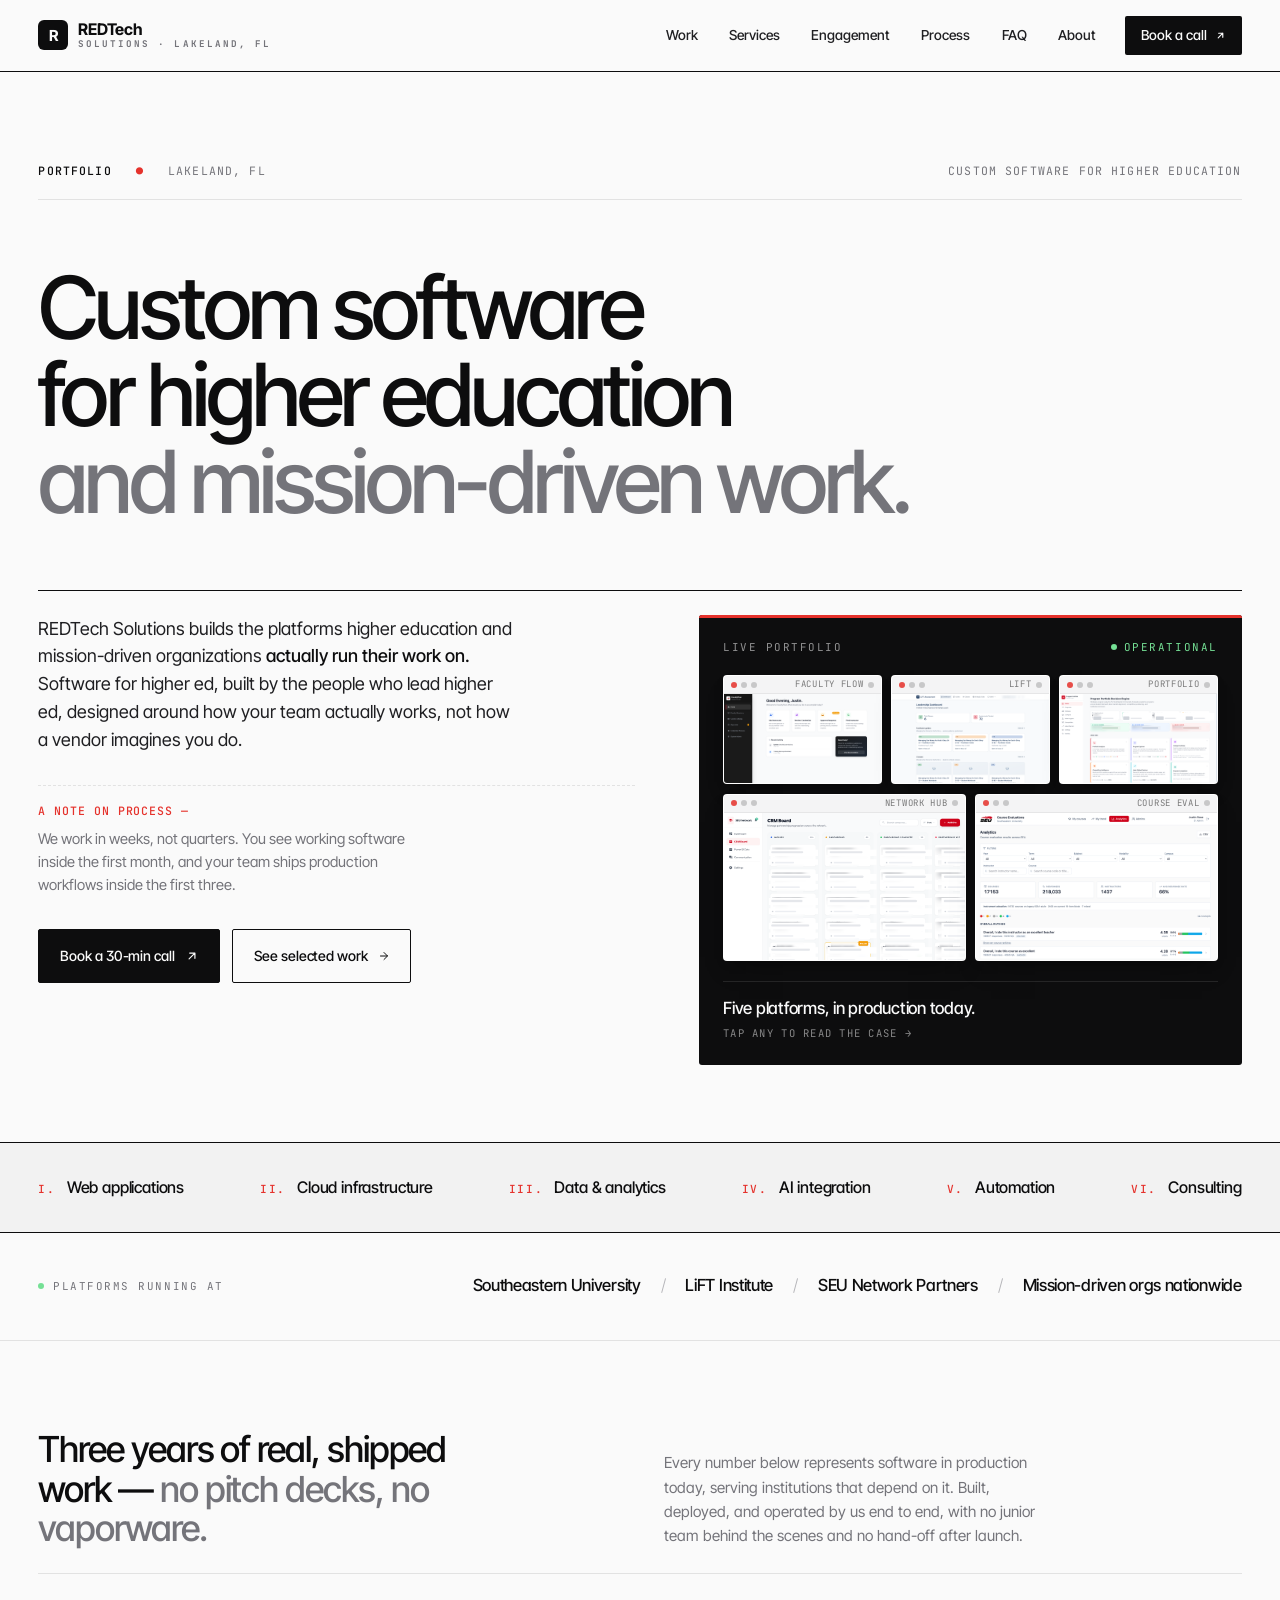
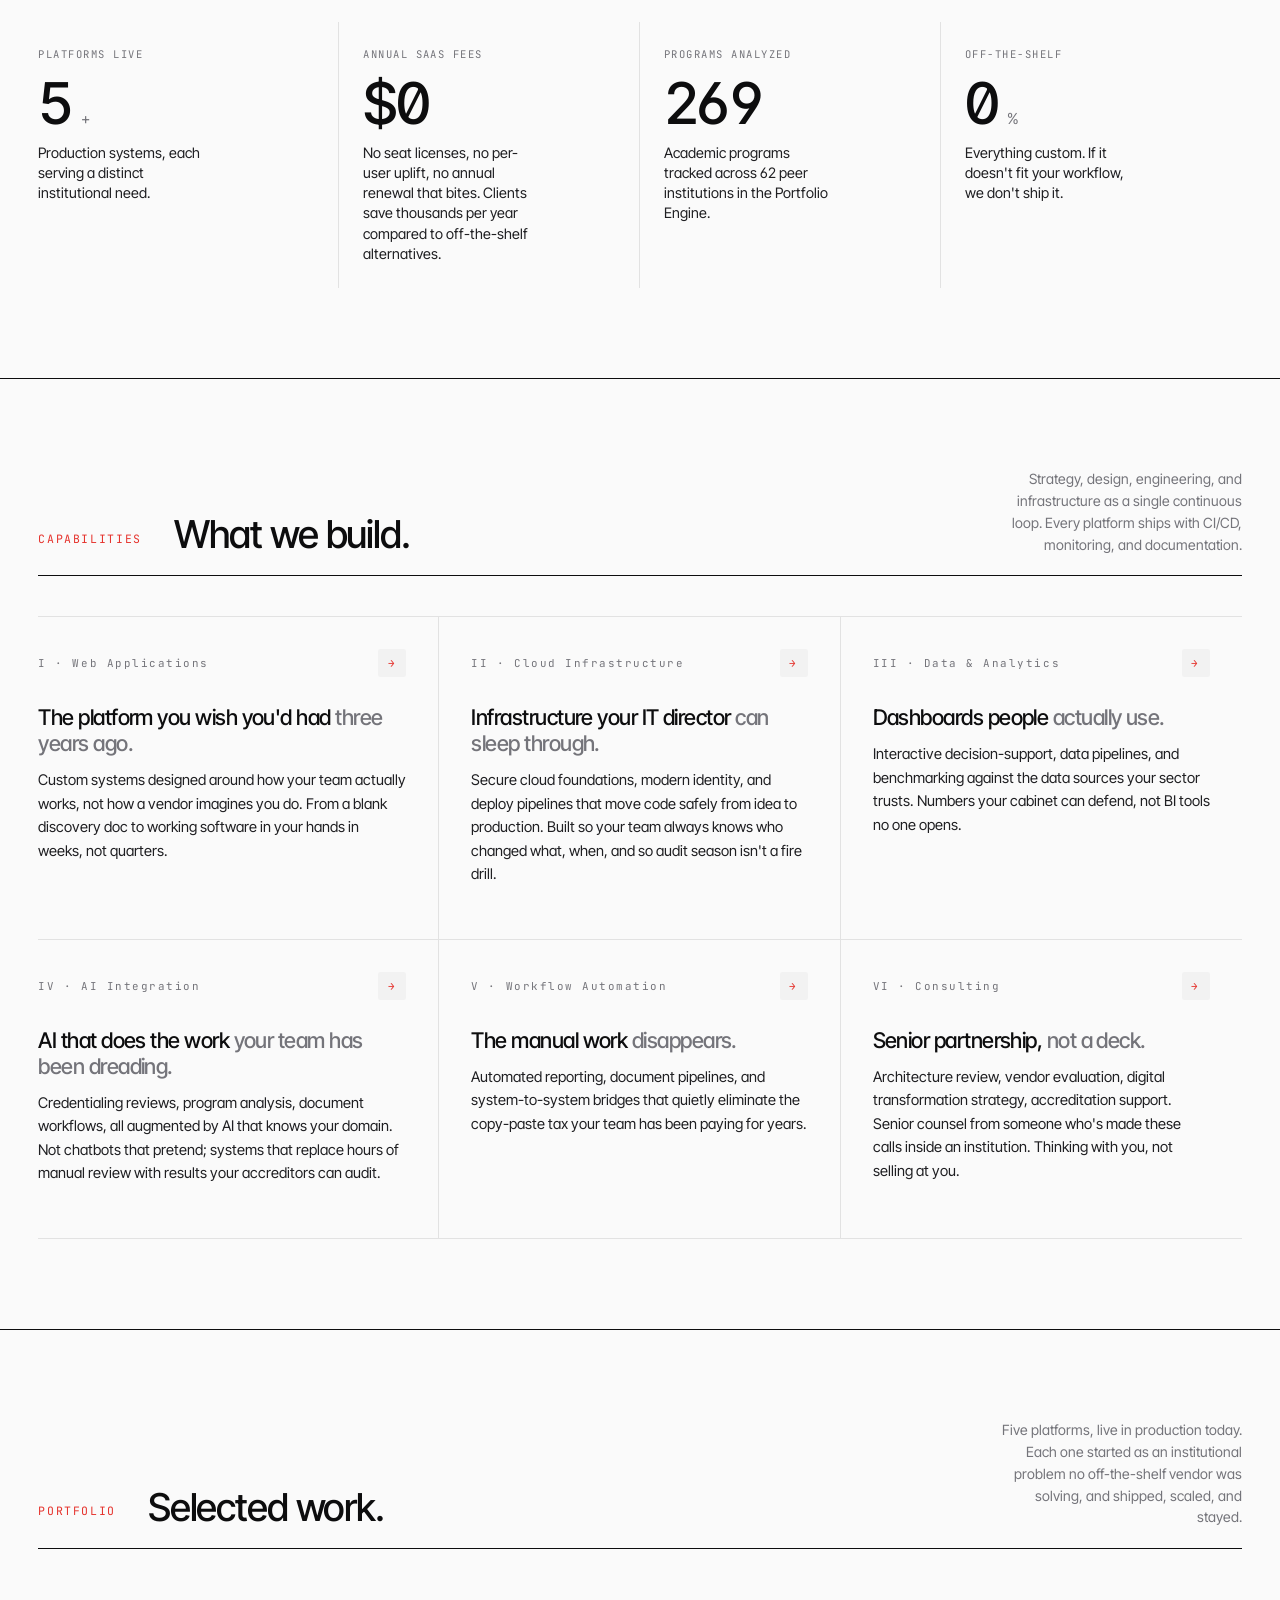
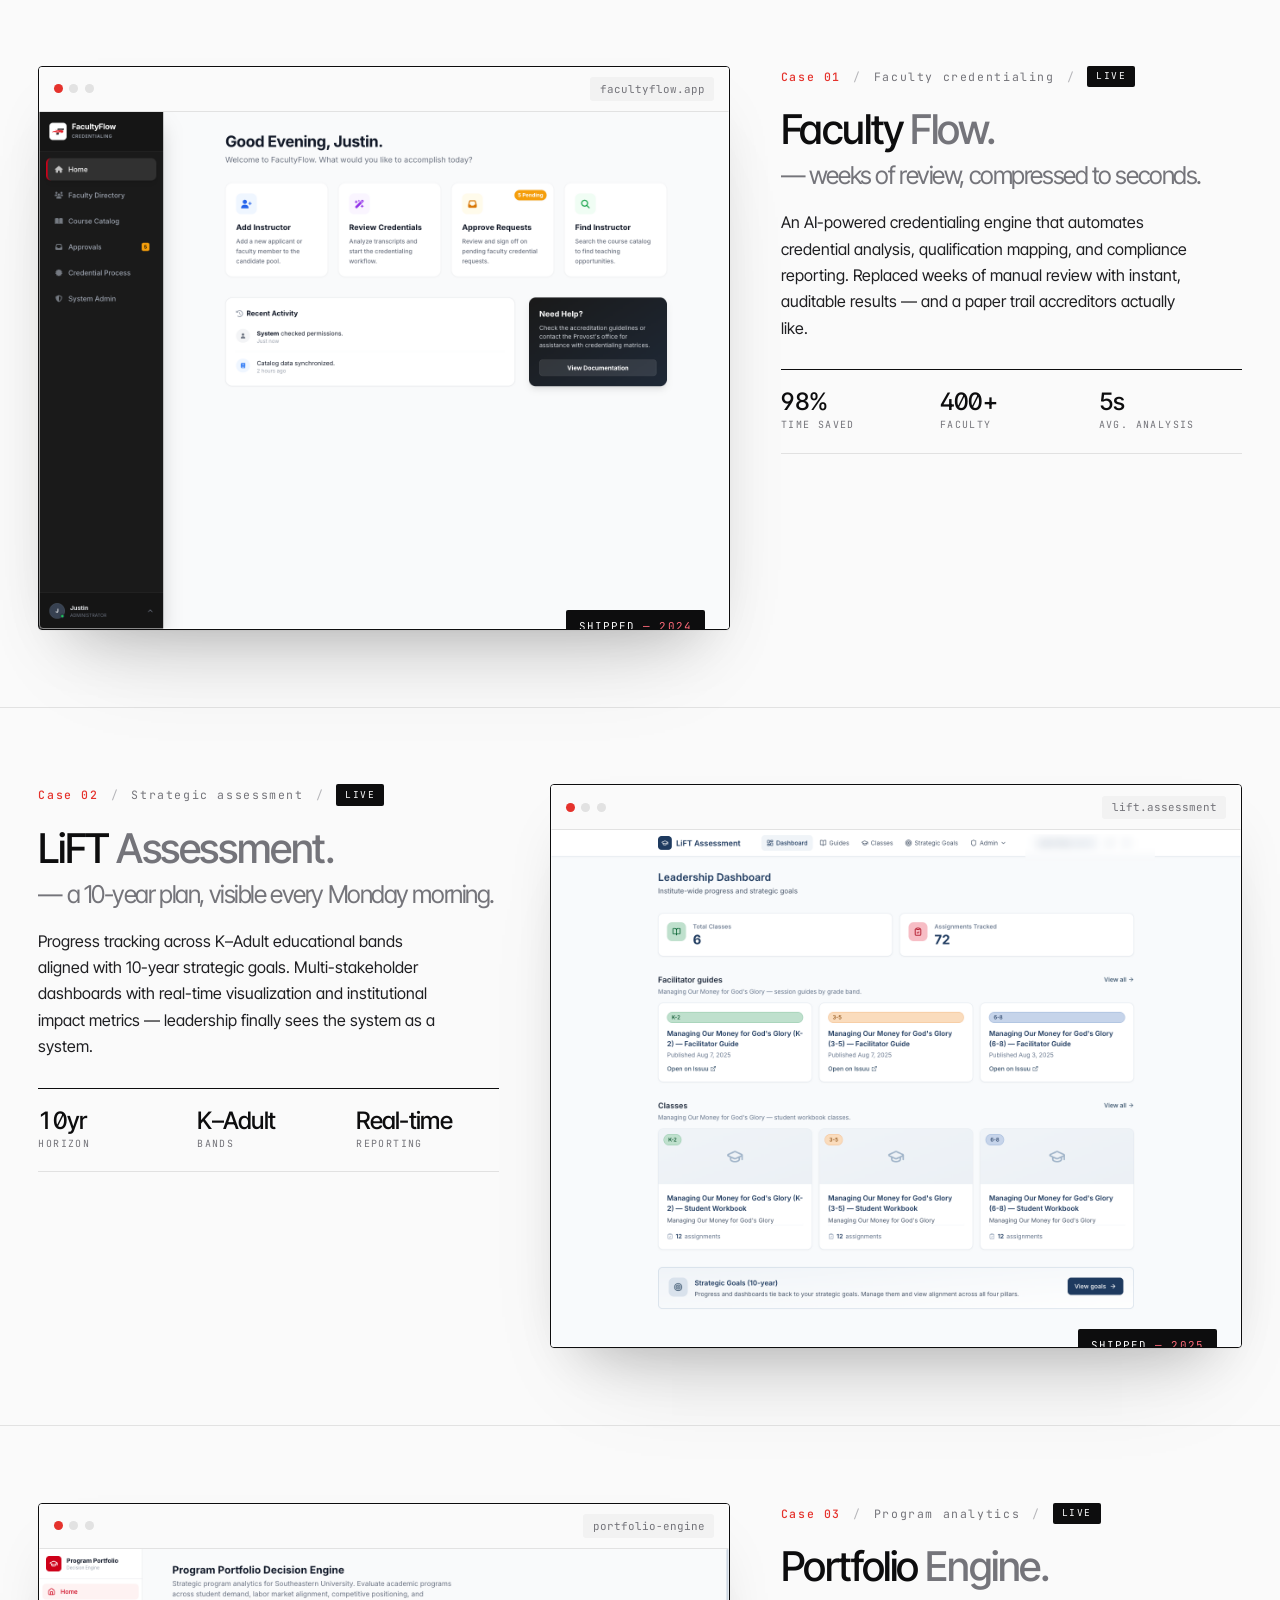
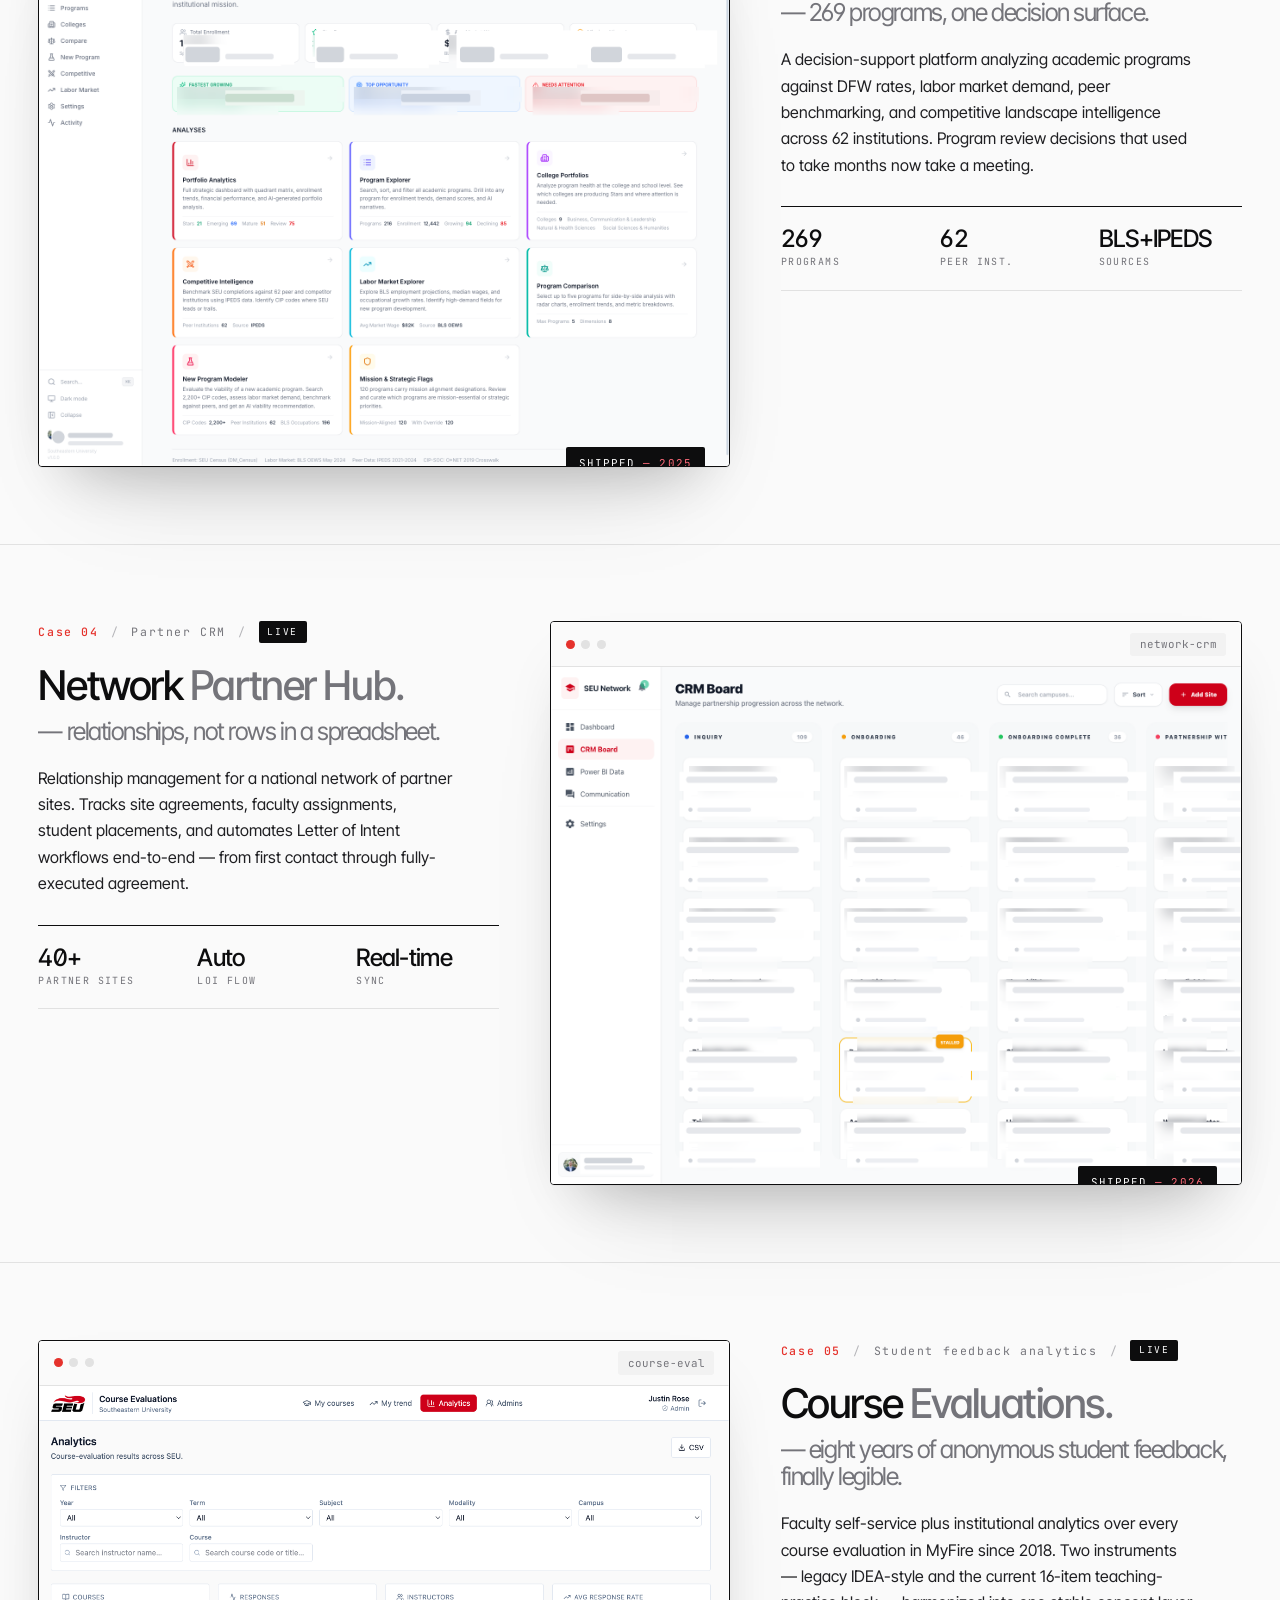
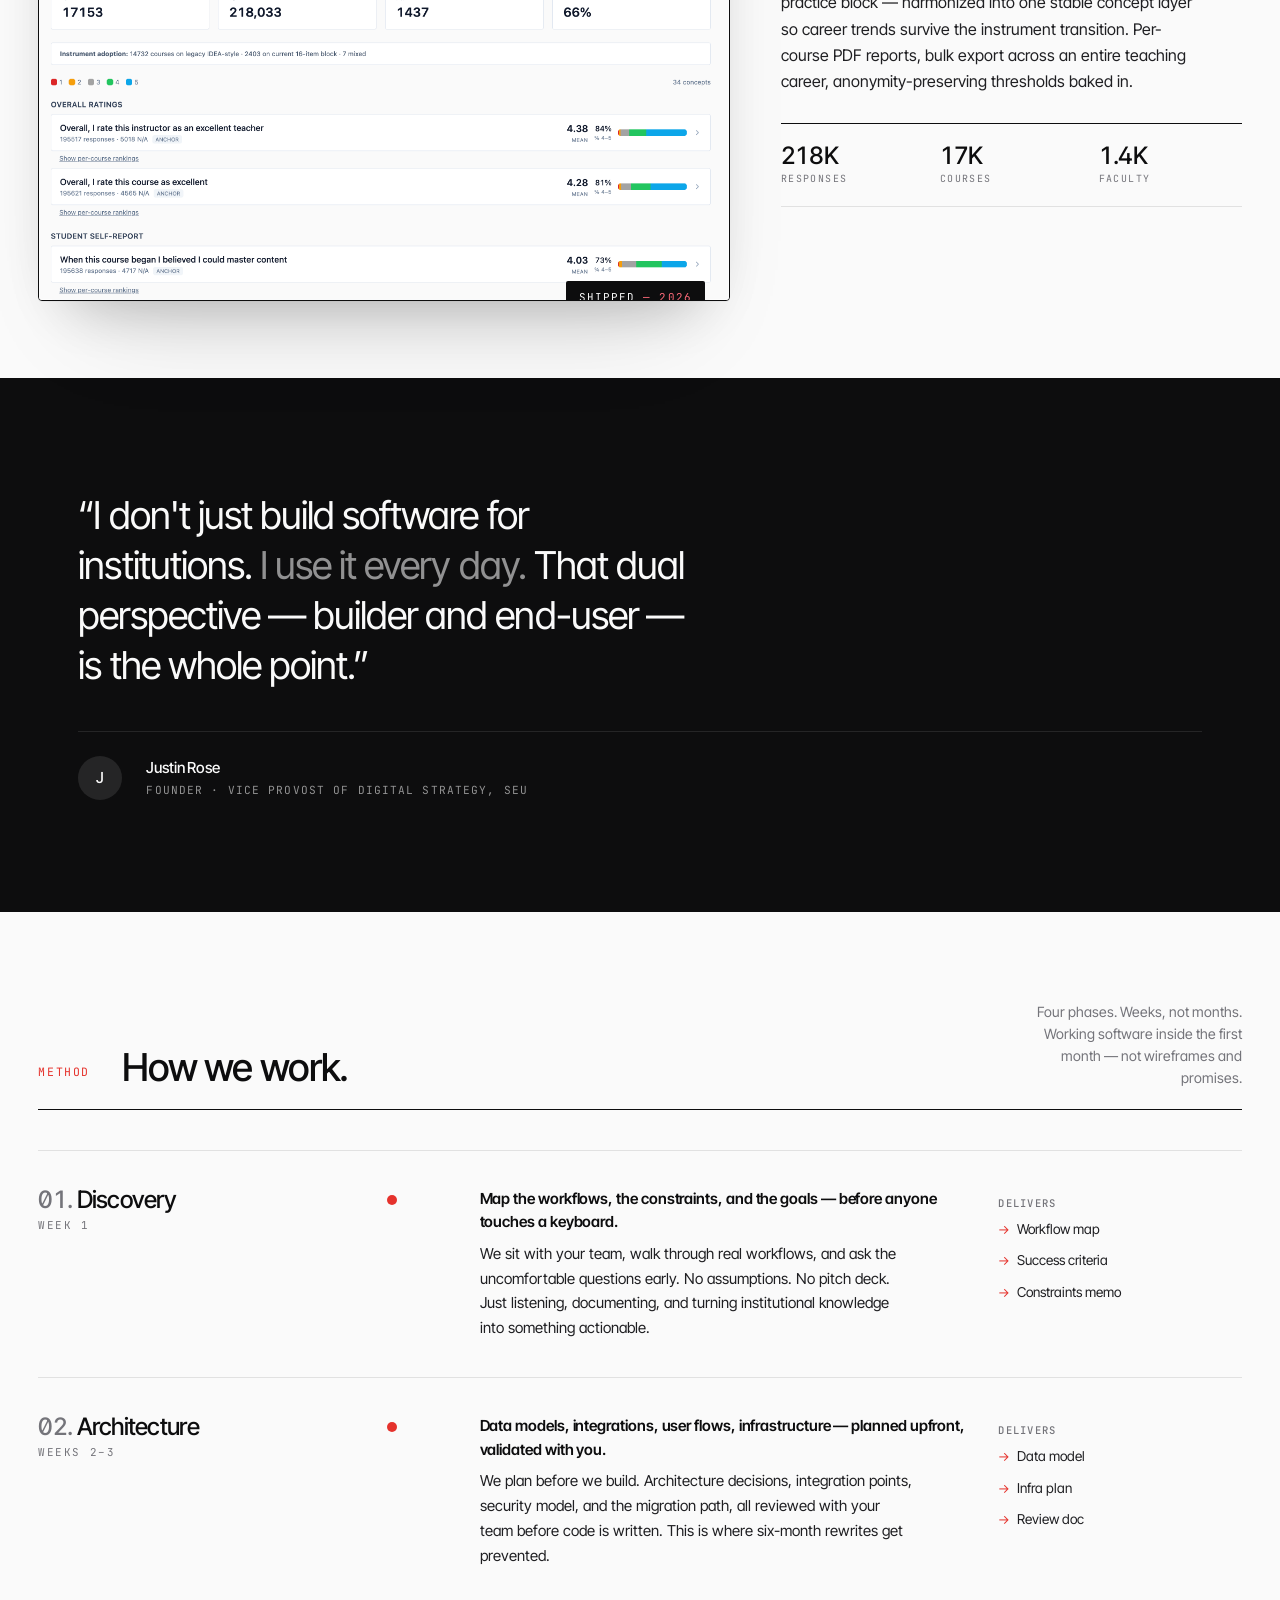
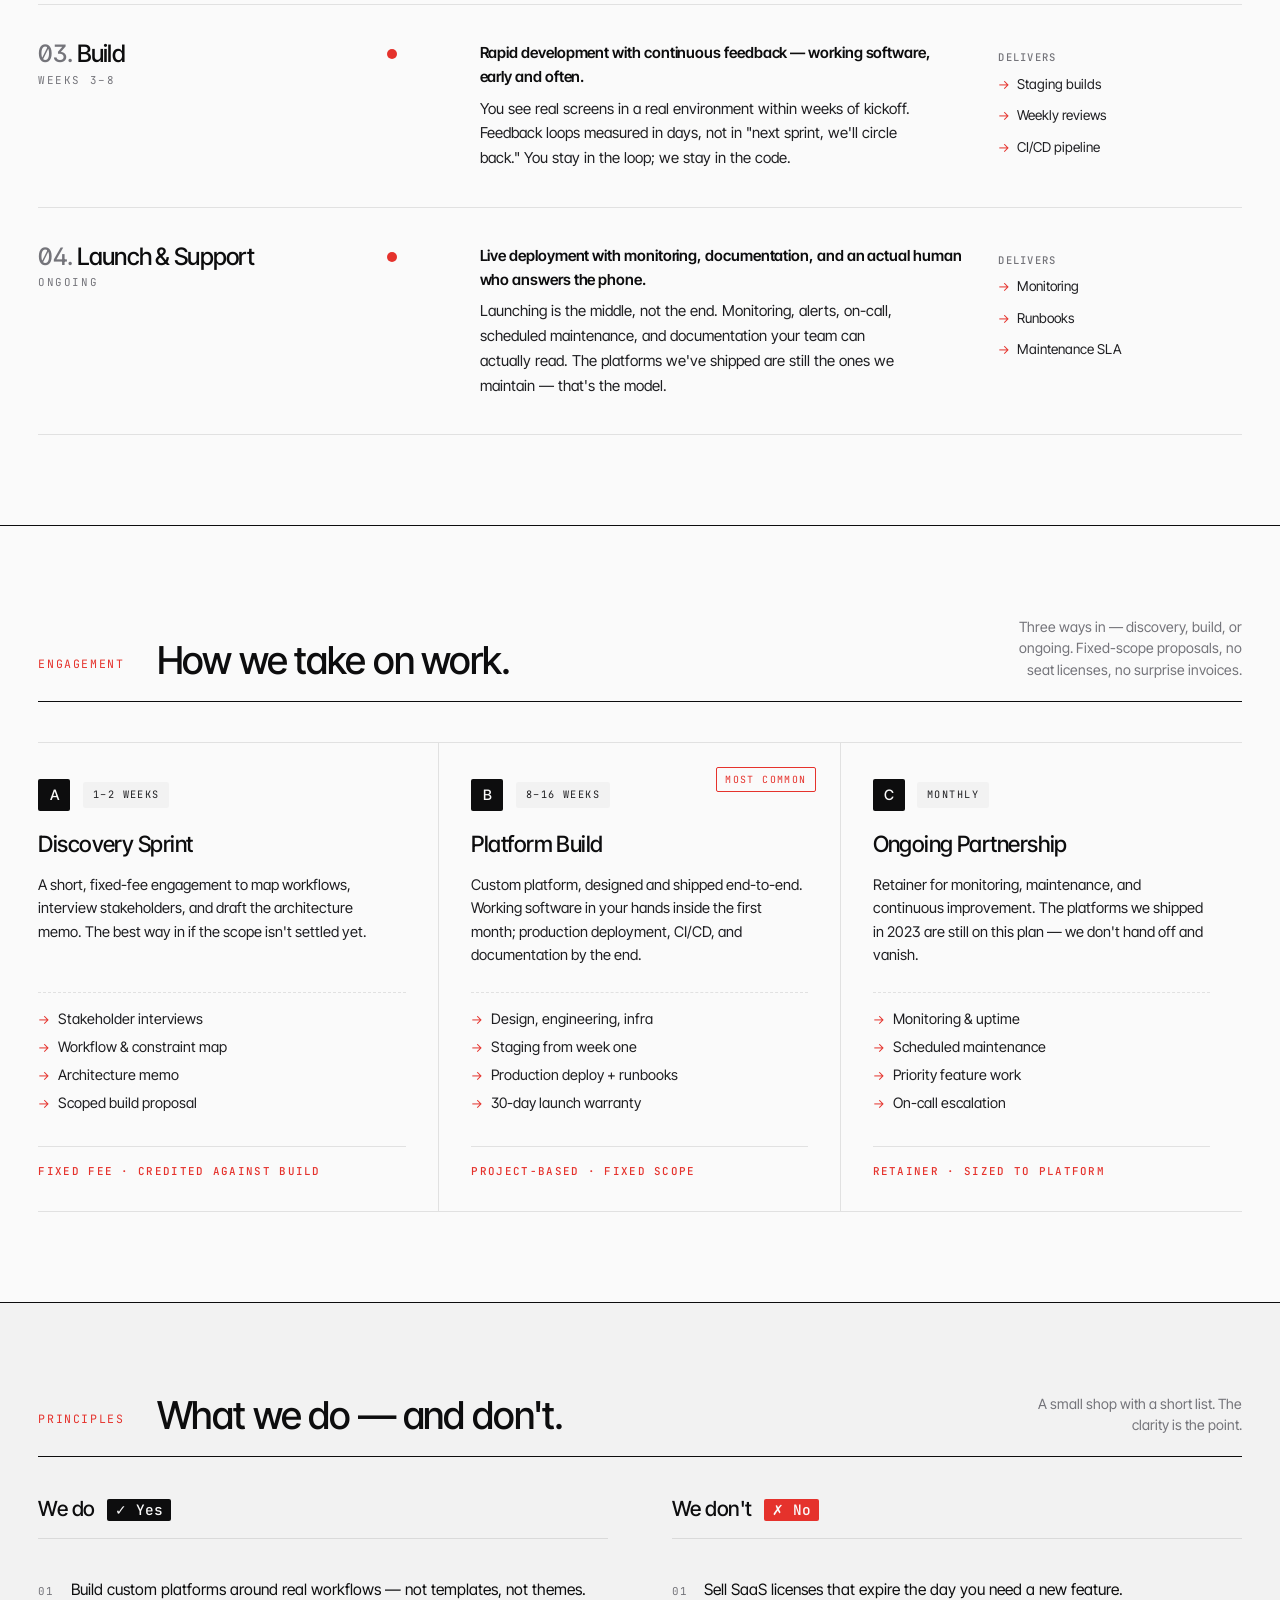
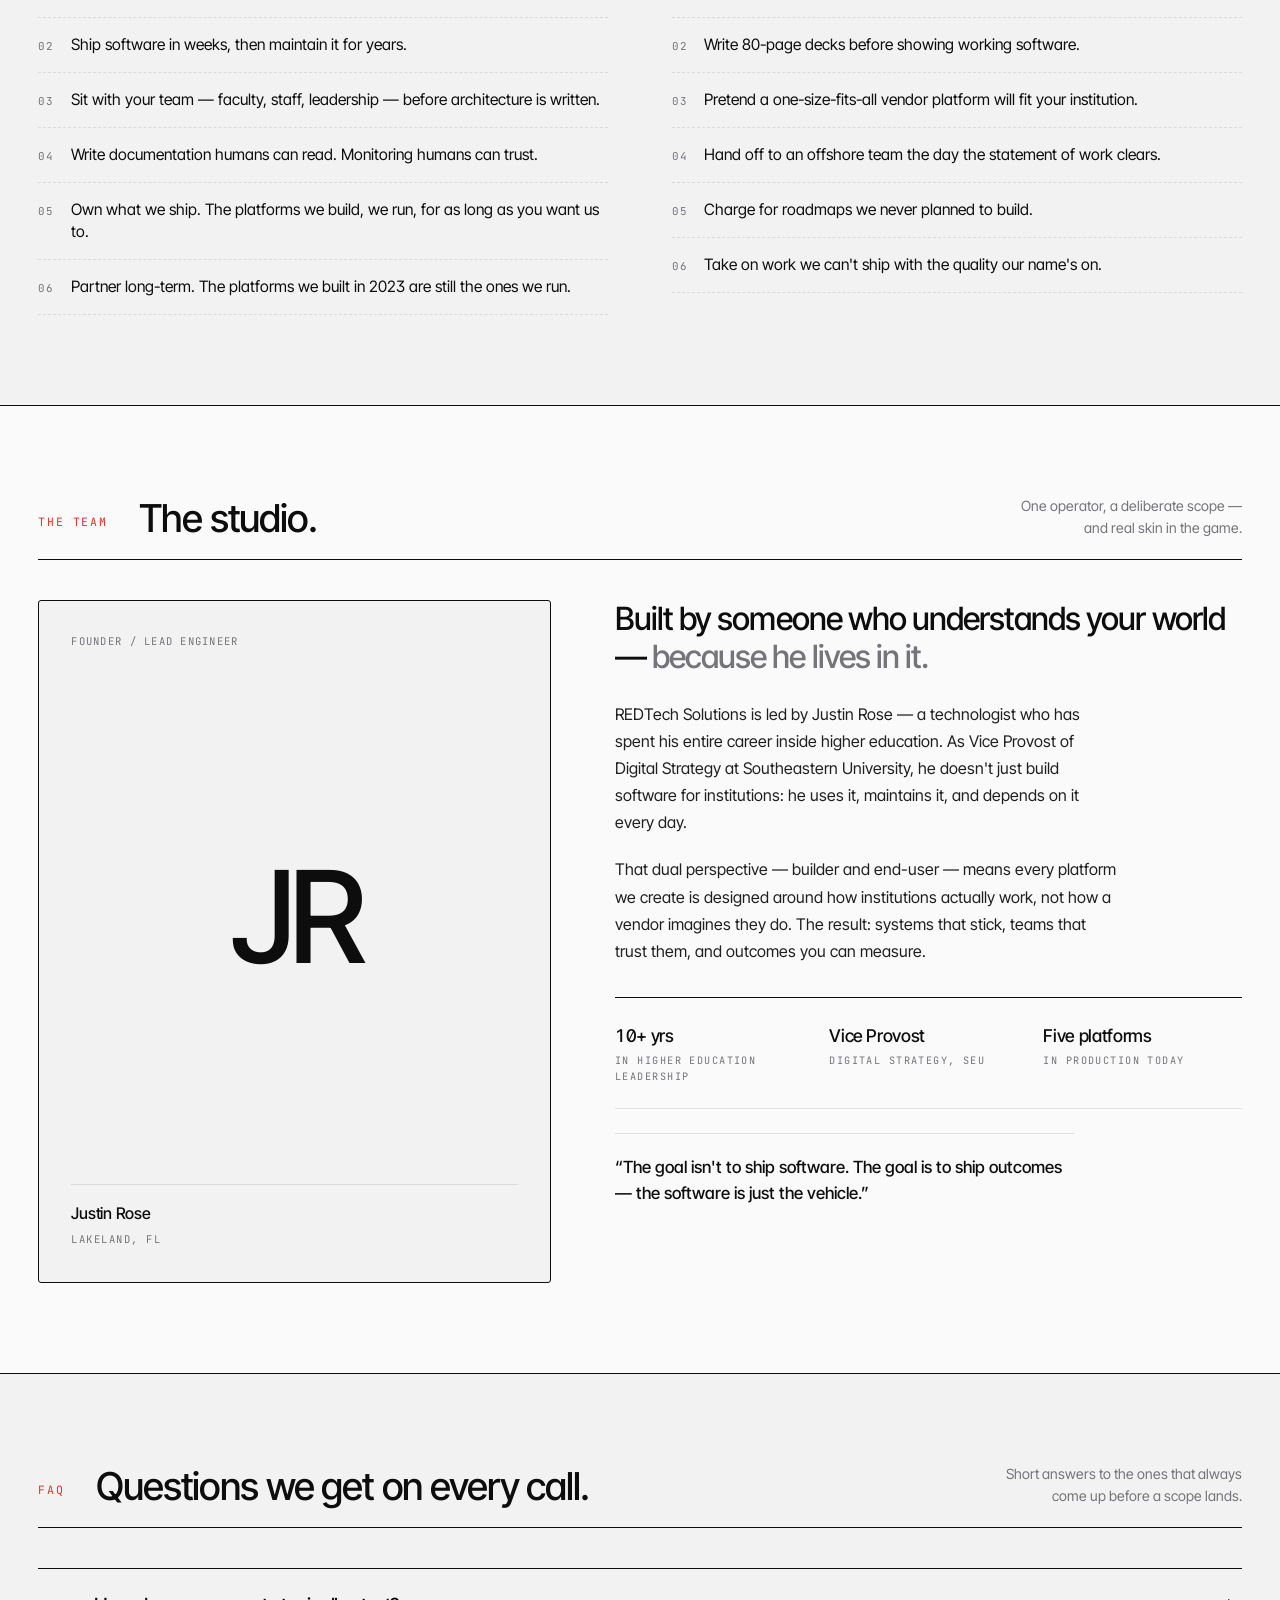
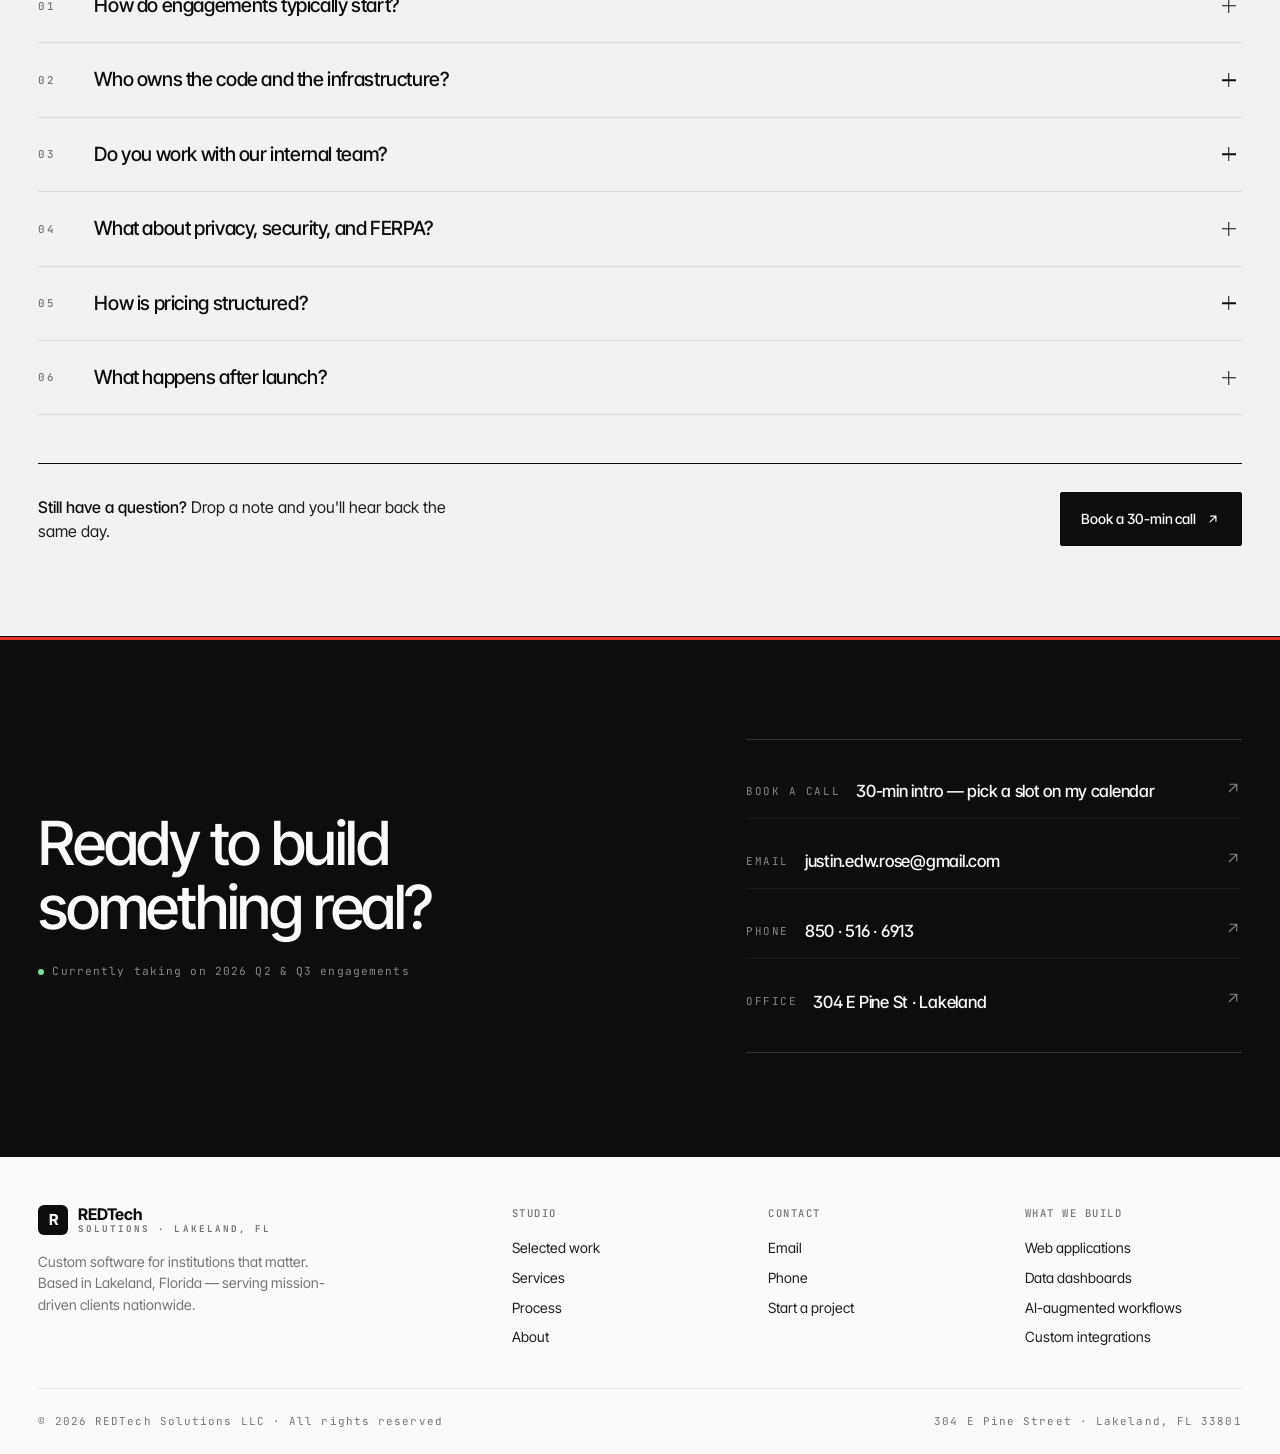
==== commit 2962eb5a: "Tighten hero, depersonalize the peer-positioning, surface SaaS savings - Restore the original concis" ====
--- a/index.html
+++ b/index.html
@@ -1786,15 +1786,15 @@
       </div>
 
       <h1 class="hero-headline reveal">
-        Software for higher education,<br>
-        built by the people who<br>
-        <em>actually run it.</em>
+        Custom software<br>
+        for higher education<br>
+        <em>and mission-driven work.</em>
       </h1>
 
       <div class="hero-body">
         <div class="reveal rd-1">
           <p class="hero-lede">
-            REDTech Solutions builds the platforms higher education and mission-driven organizations <em>actually run their work on.</em> Led by a sitting university Vice Provost who builds for his own institution every week, the rare studio that understands your seat because we sit in it.
+            REDTech Solutions builds the platforms higher education and mission-driven organizations <em>actually run their work on.</em> Software for higher ed, built by the people who lead higher ed, designed around how your team actually works, not how a vendor imagines you do.
           </p>
 
           <div class="hero-lede-note">
@@ -1907,9 +1907,9 @@
         <div class="l">Production systems, each serving a distinct institutional need.</div>
       </div>
       <div class="stat reveal rd-1">
-        <div class="k">Years in production</div>
-        <div class="n">3<span class="unit">+</span></div>
-        <div class="l">The platforms shipped in 2023 are still the ones in active use today.</div>
+        <div class="k">Annual SaaS fees</div>
+        <div class="n"><em>$0</em></div>
+        <div class="l">No seat licenses, no per-user uplift, no annual renewal that bites. Clients save thousands per year compared to off-the-shelf alternatives.</div>
       </div>
       <div class="stat reveal rd-2">
         <div class="k">Programs analyzed</div>
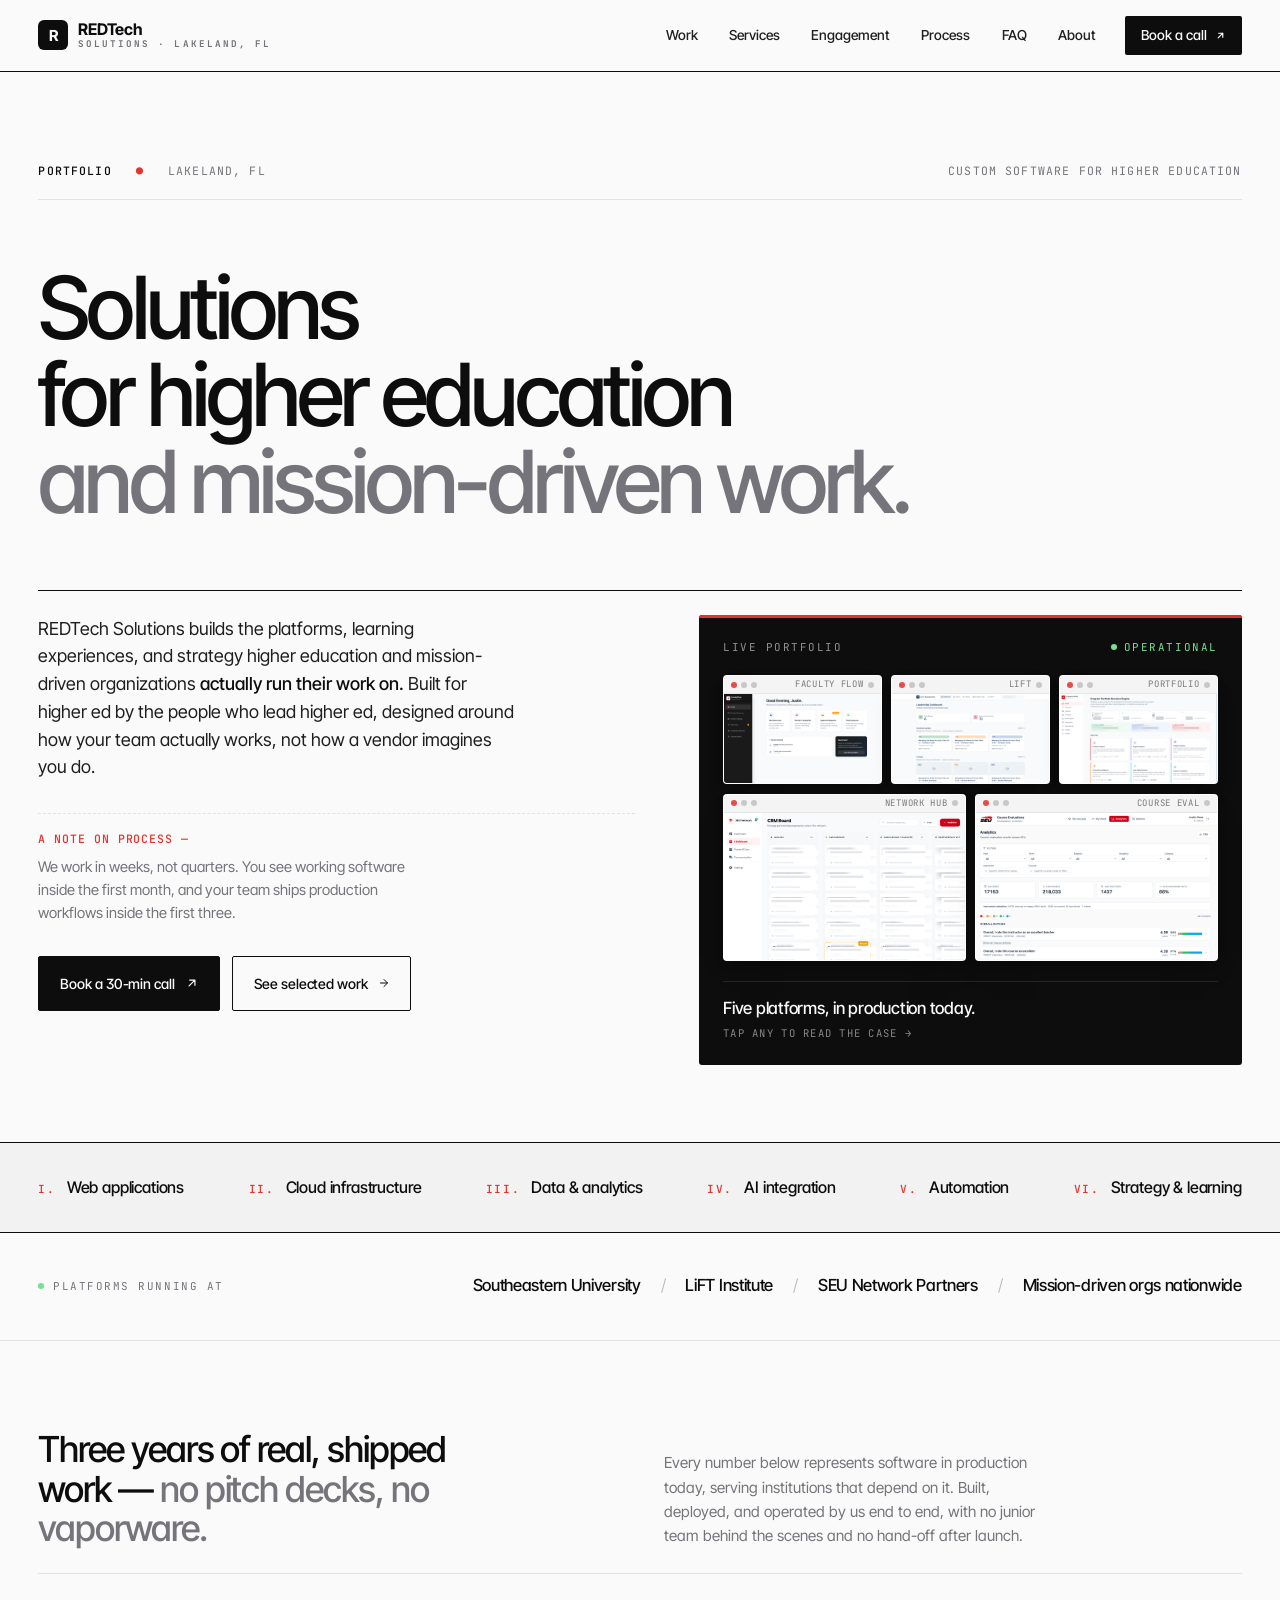
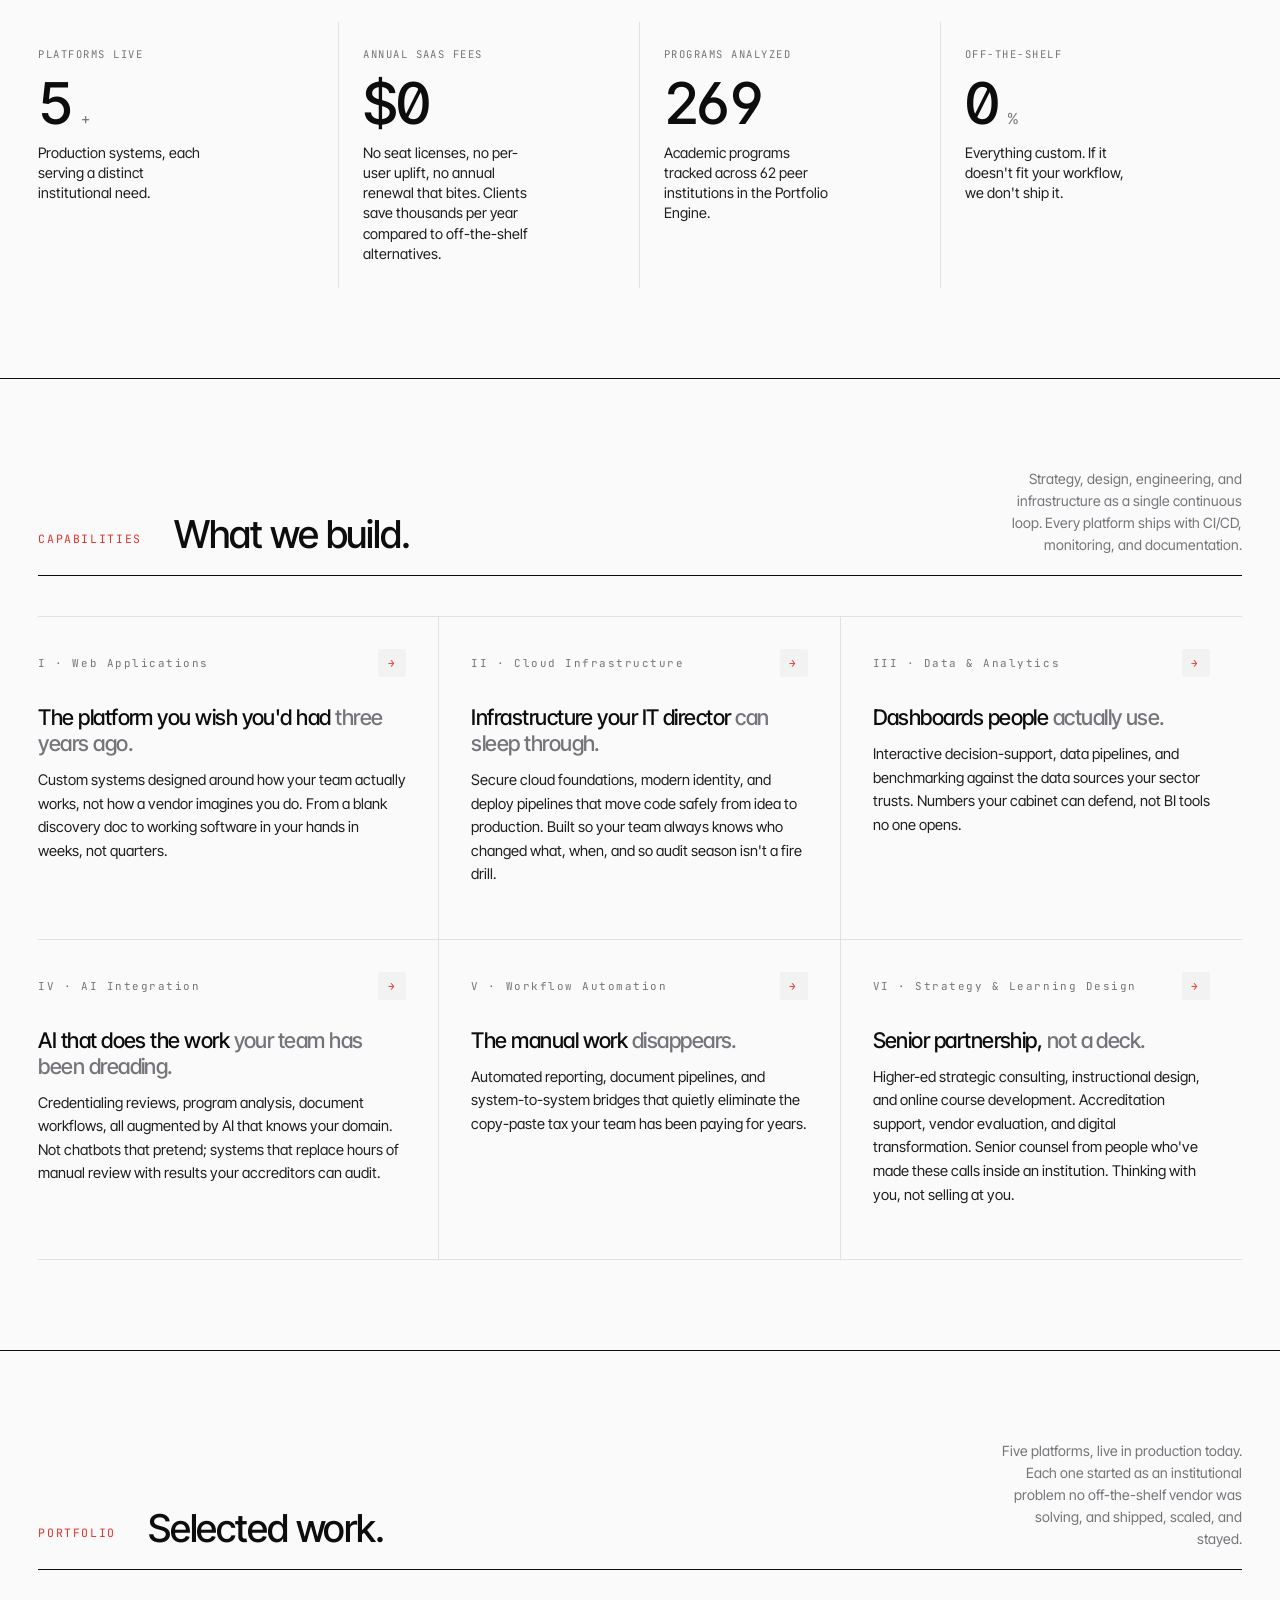
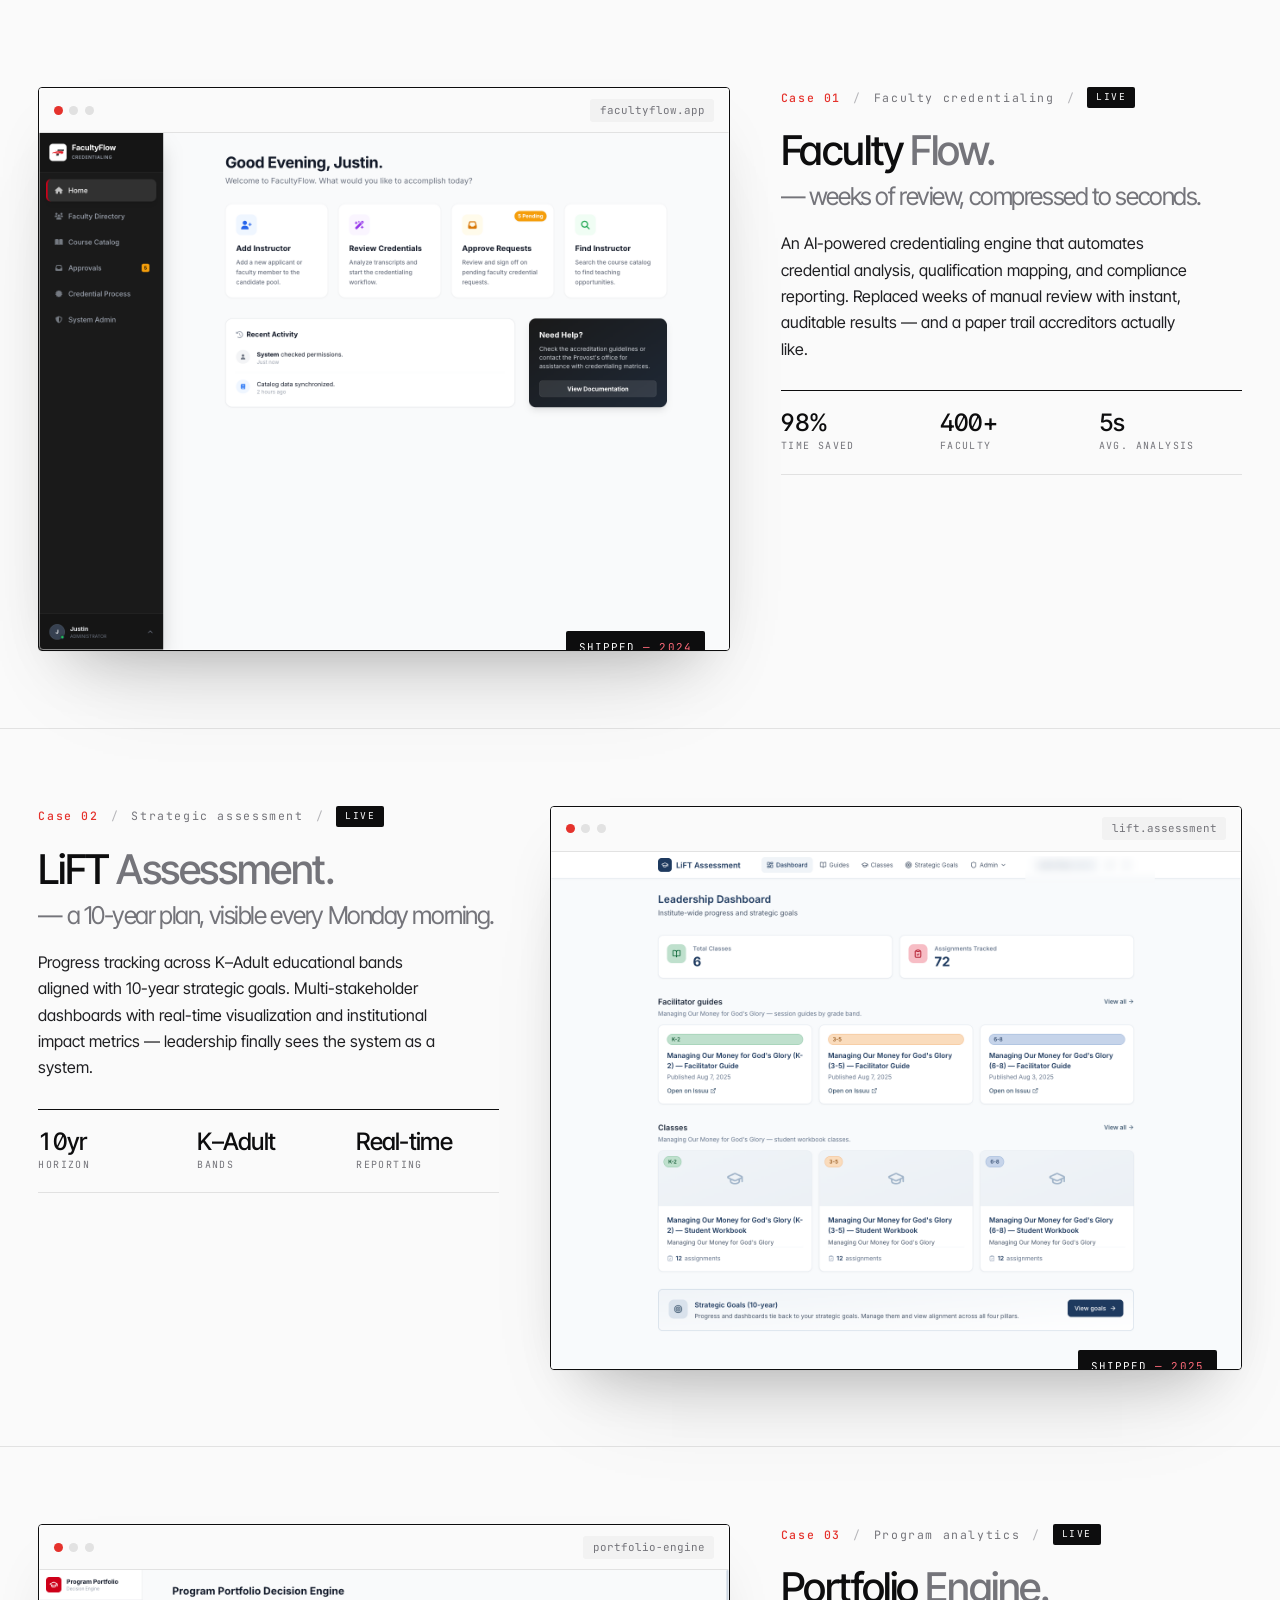
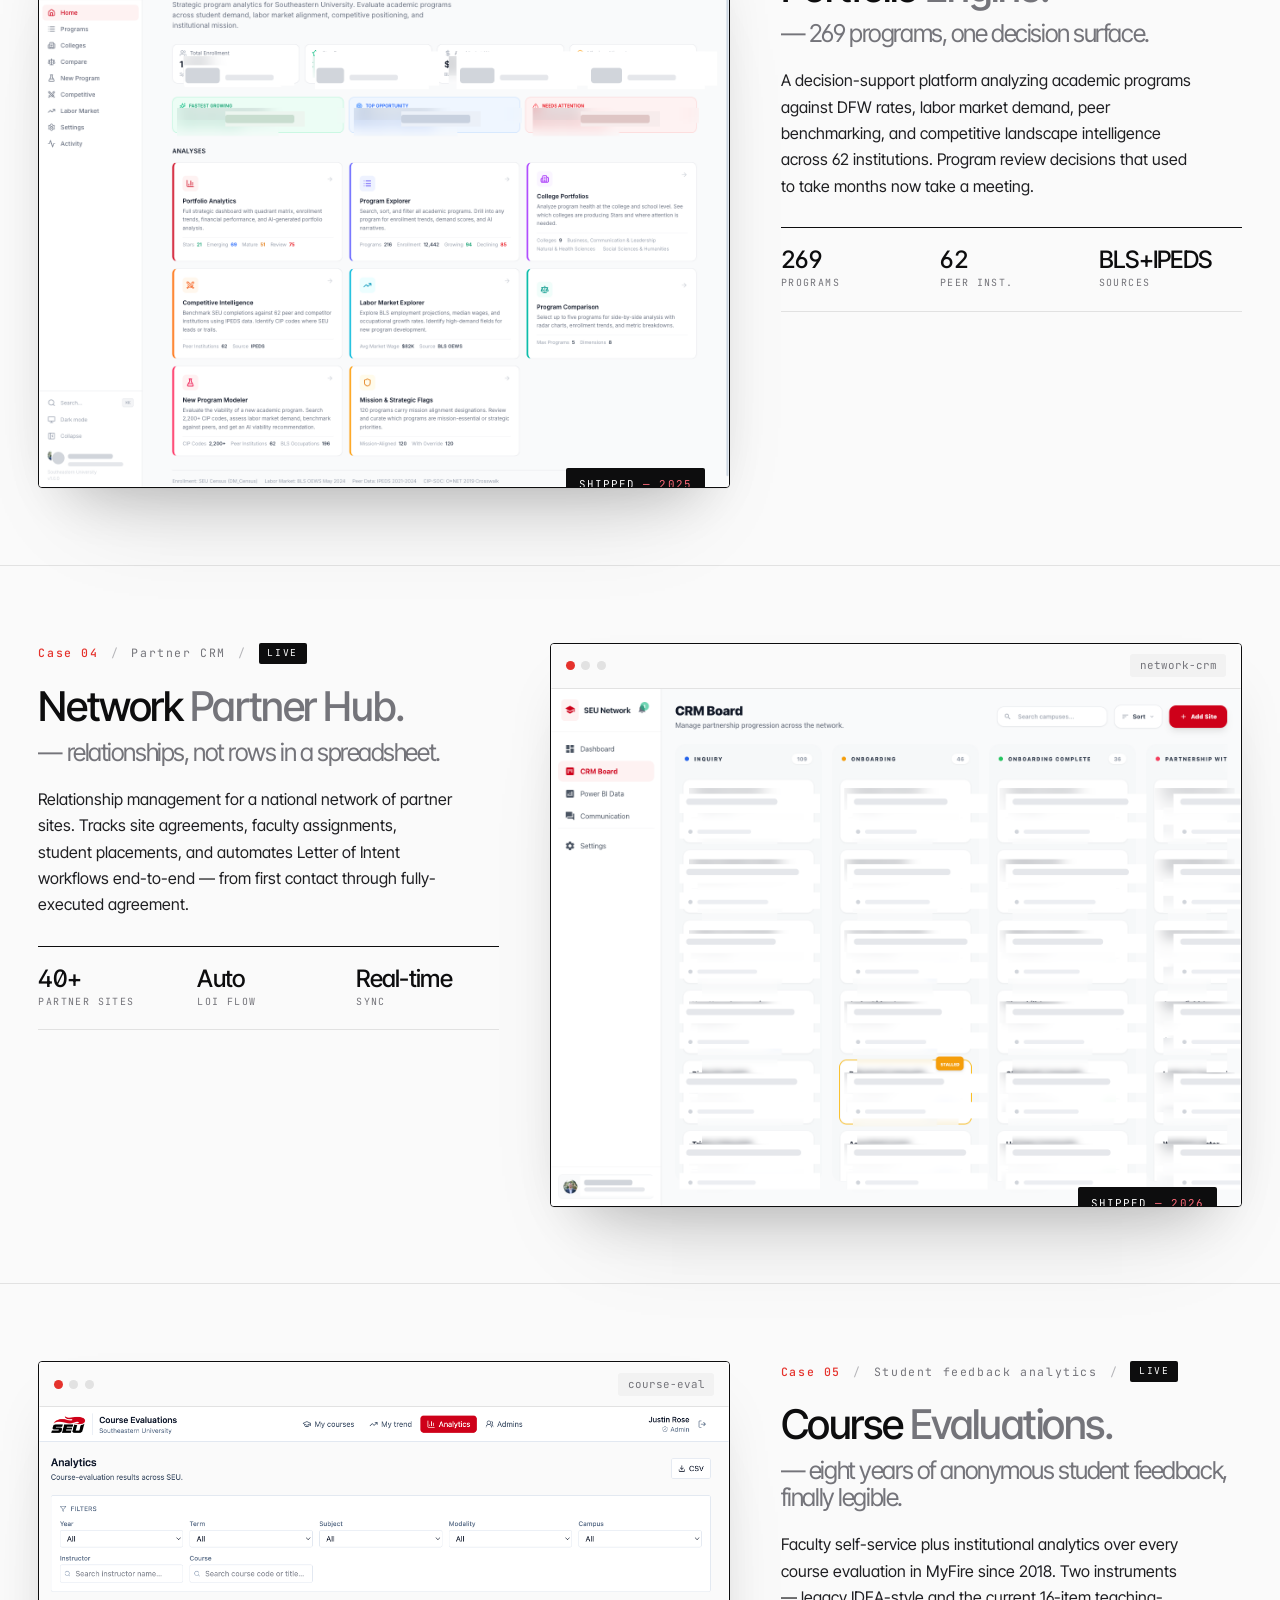
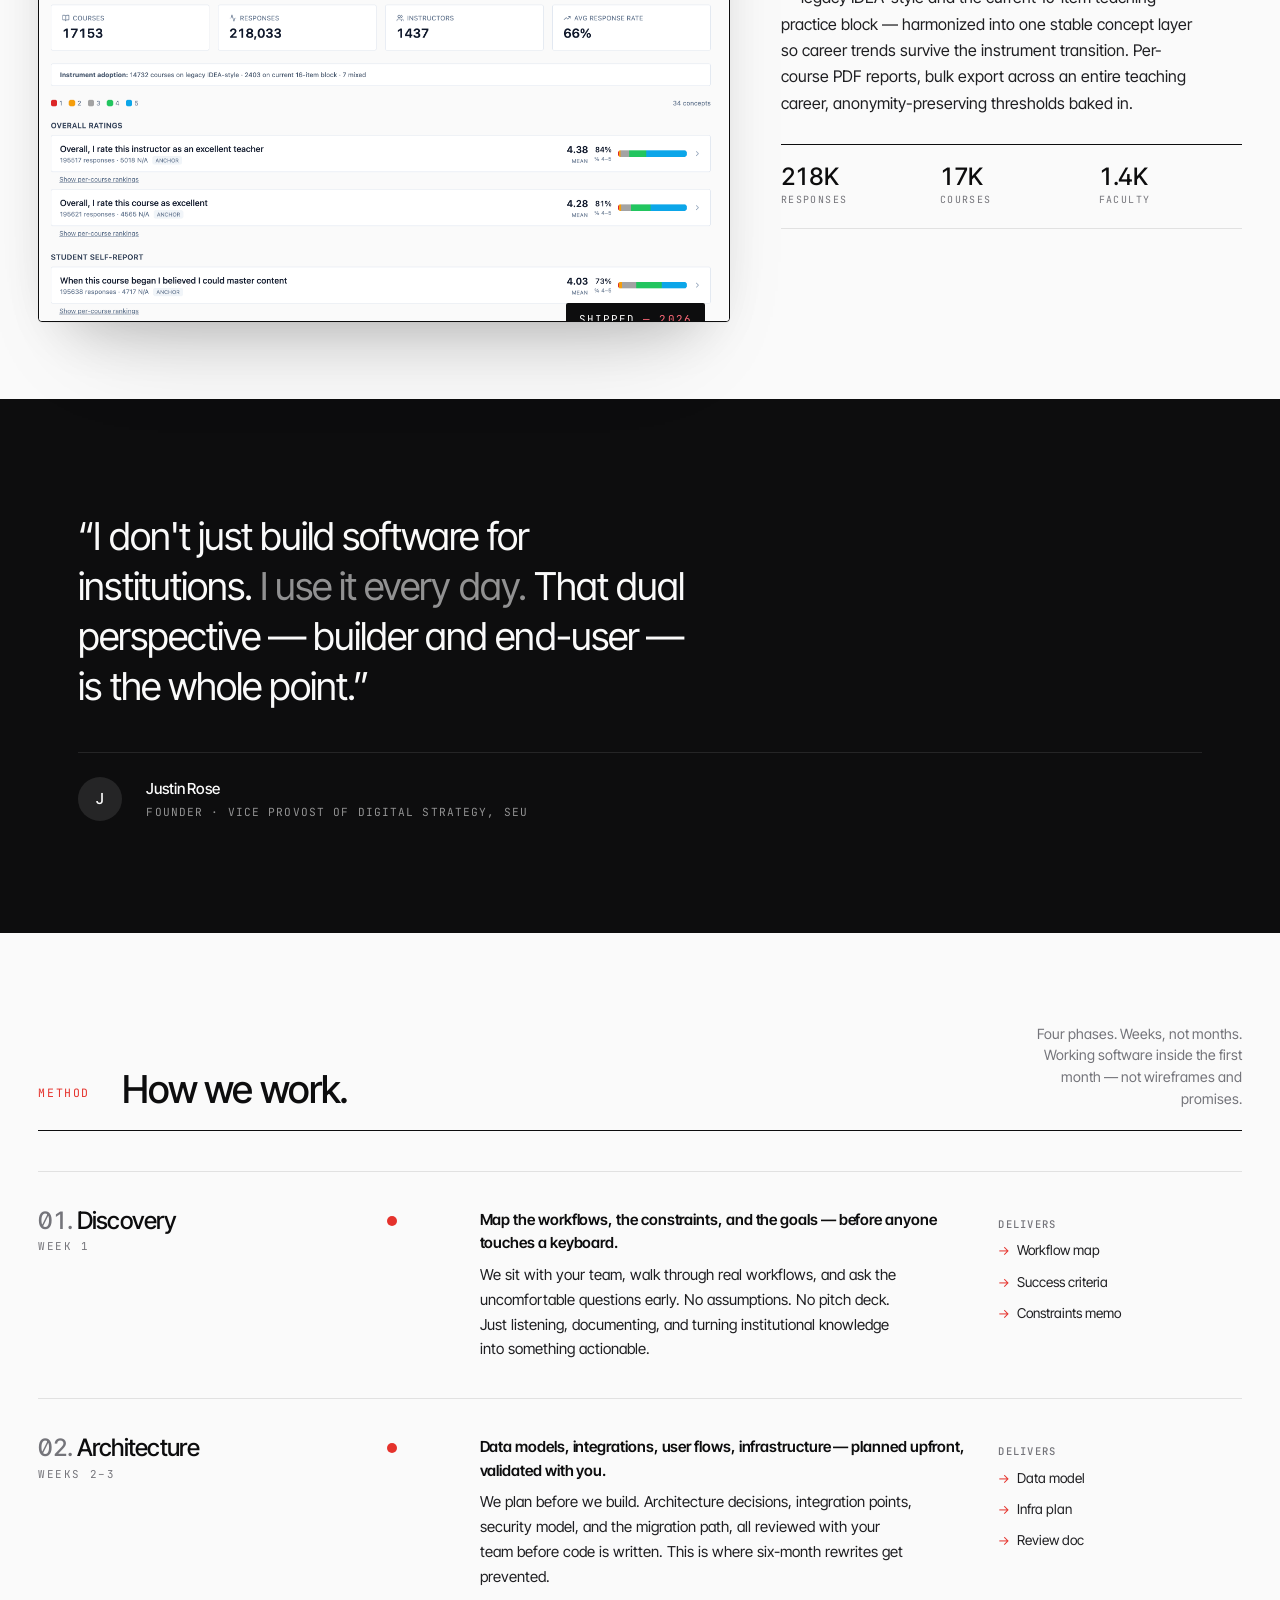
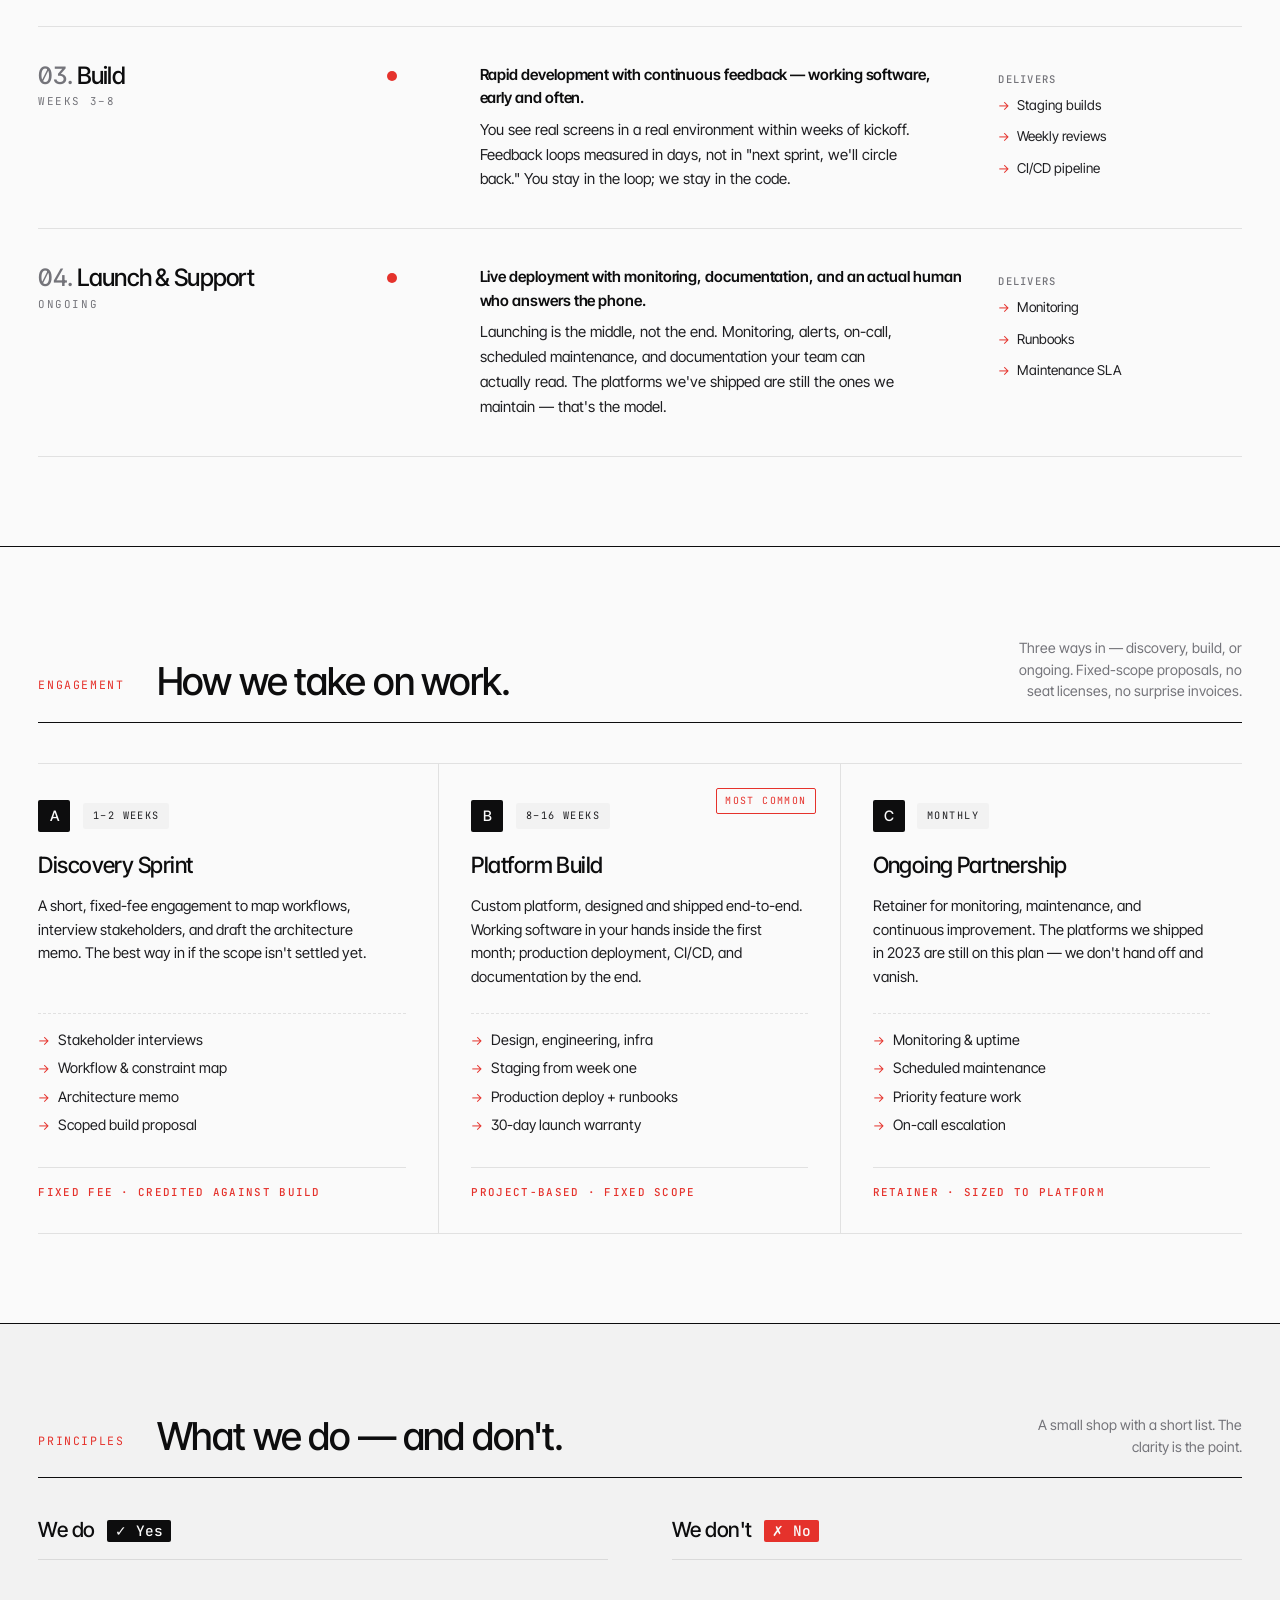
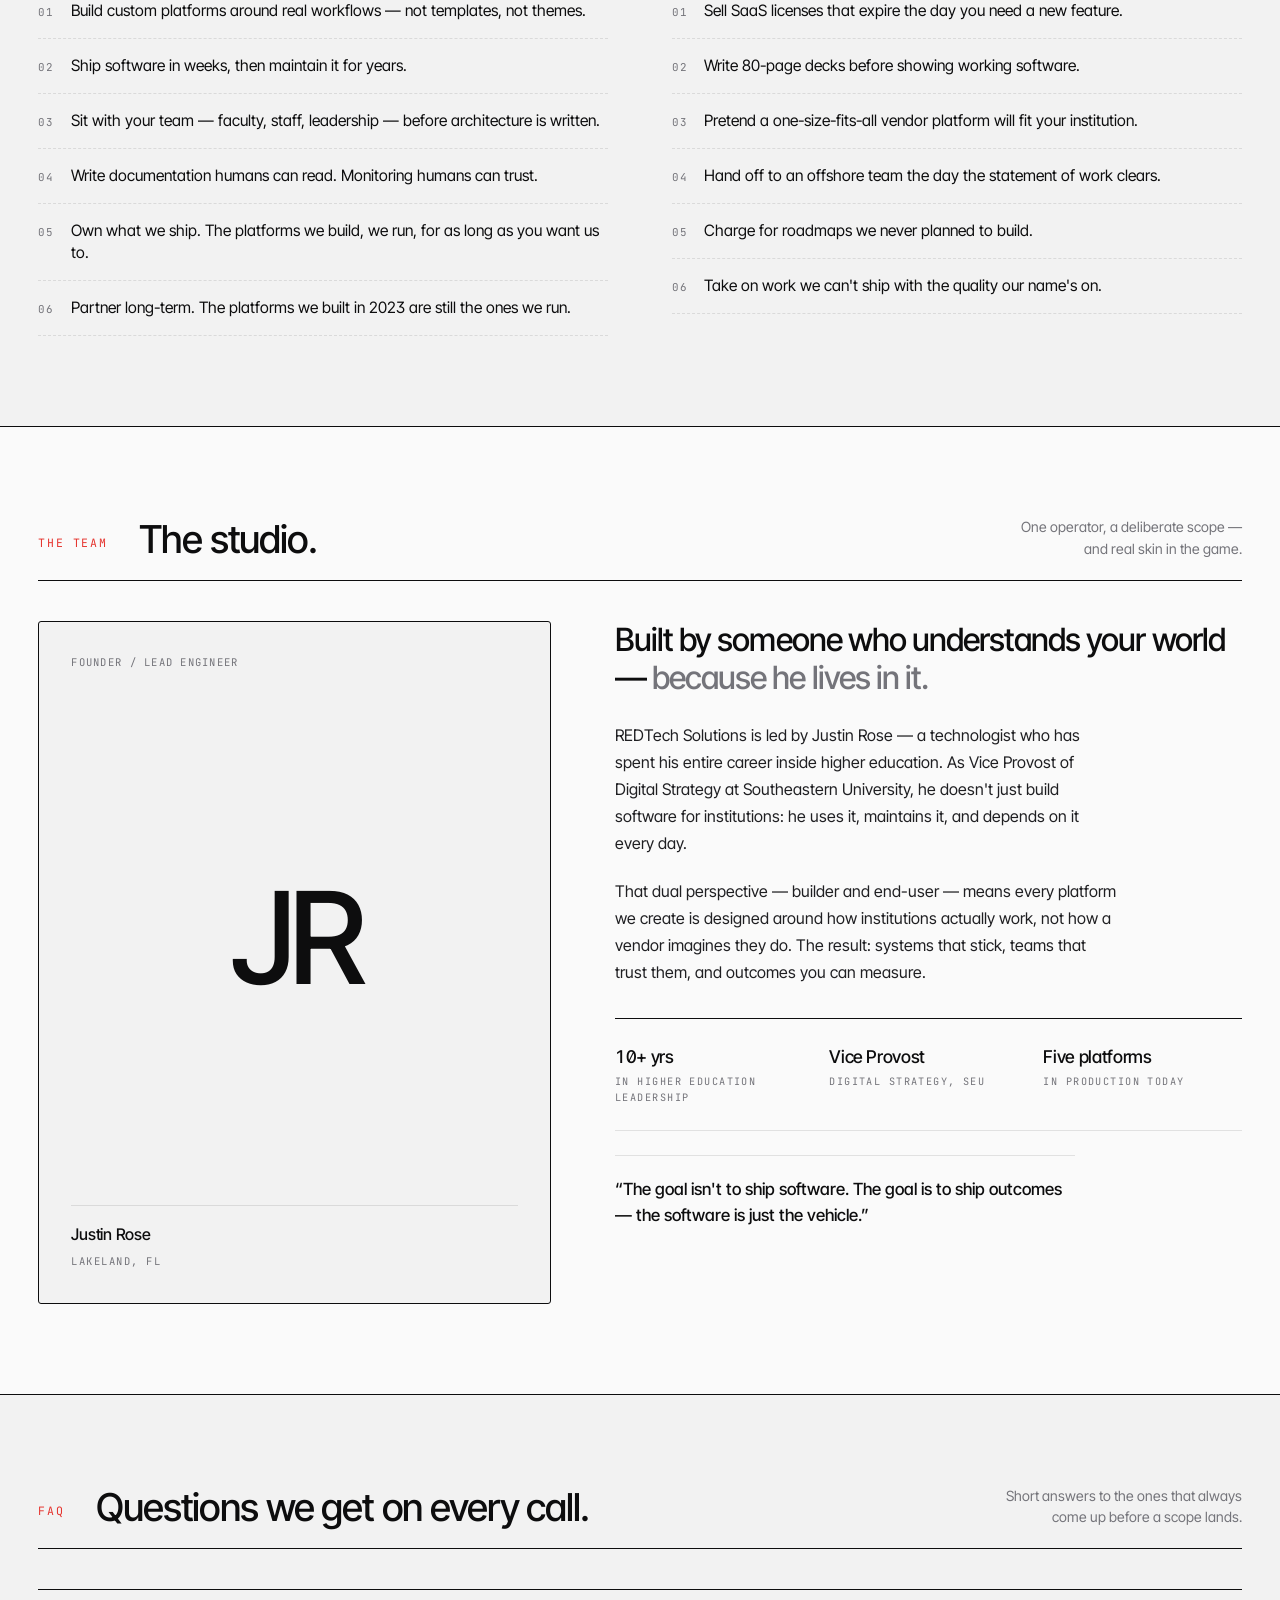
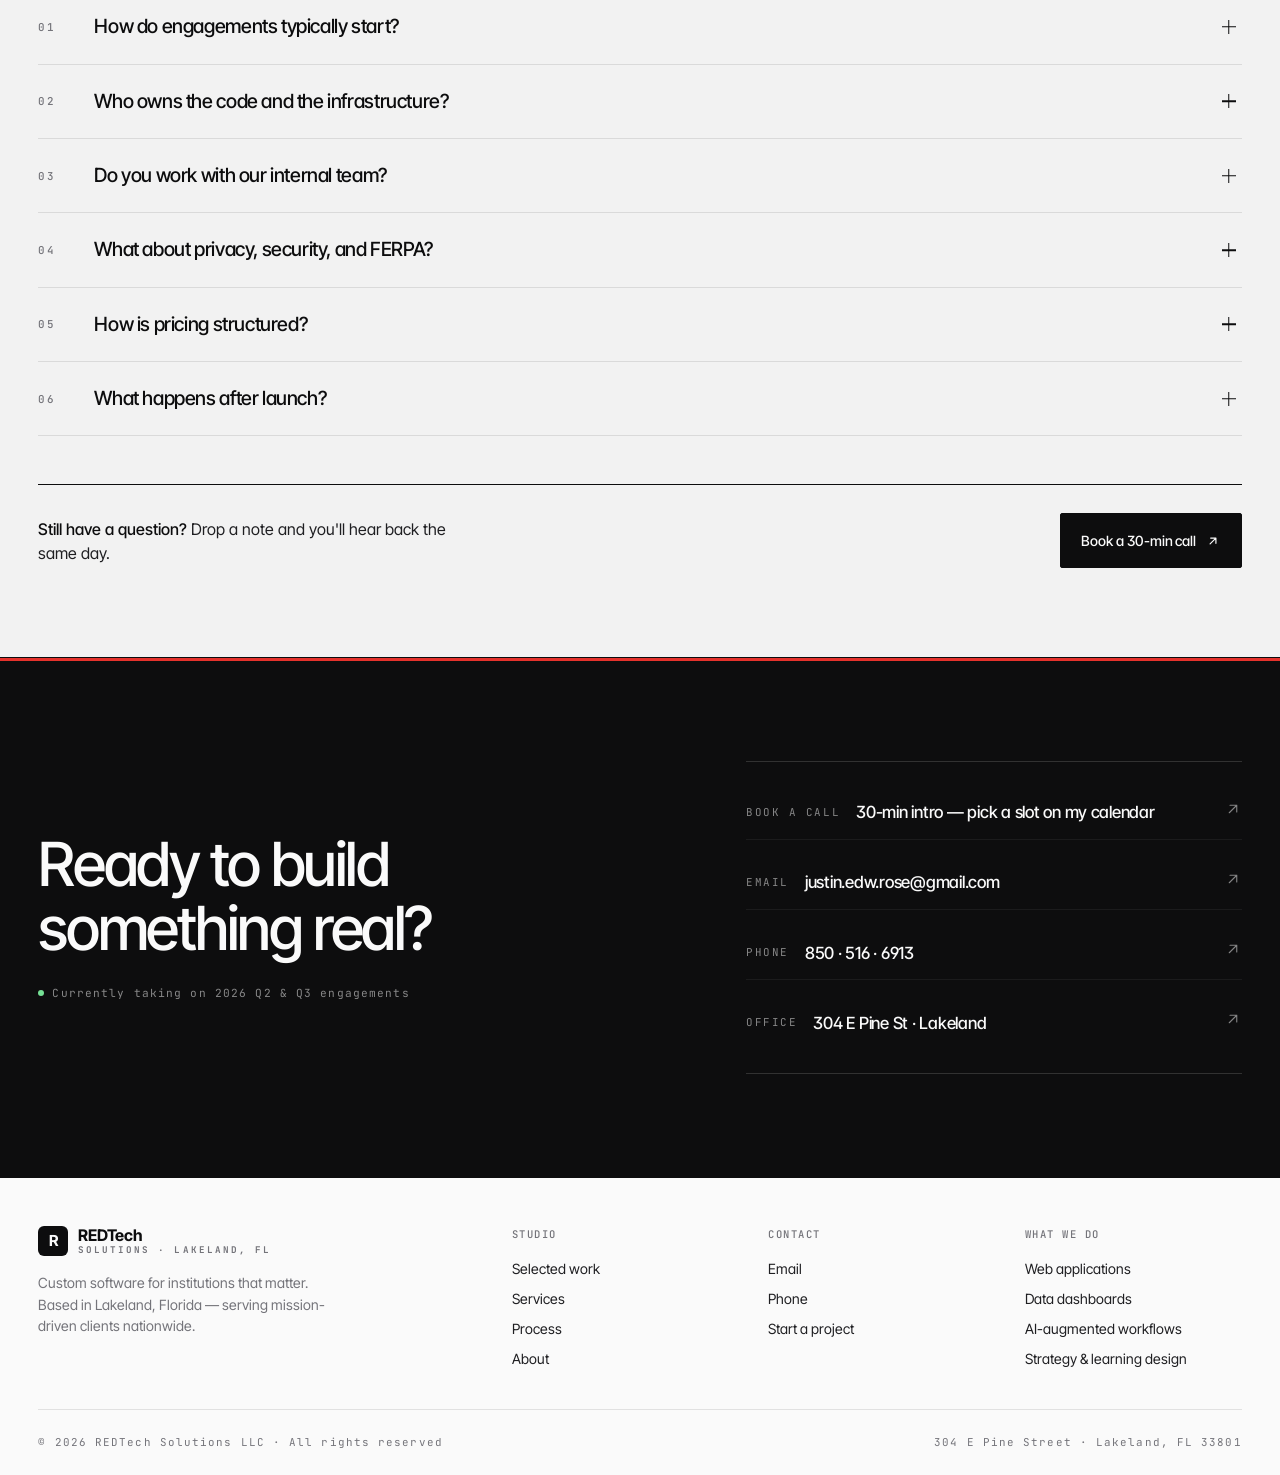
==== commit 7b47b14e: "Surface strategy & learning-design services across the page - Hero headline: "Custom software" -> "S" ====
--- a/index.html
+++ b/index.html
@@ -1786,7 +1786,7 @@
       </div>
 
       <h1 class="hero-headline reveal">
-        Custom software<br>
+        Solutions<br>
         for higher education<br>
         <em>and mission-driven work.</em>
       </h1>
@@ -1794,7 +1794,7 @@
       <div class="hero-body">
         <div class="reveal rd-1">
           <p class="hero-lede">
-            REDTech Solutions builds the platforms higher education and mission-driven organizations <em>actually run their work on.</em> Software for higher ed, built by the people who lead higher ed, designed around how your team actually works, not how a vendor imagines you do.
+            REDTech Solutions builds the platforms, learning experiences, and strategy higher education and mission-driven organizations <em>actually run their work on.</em> Built for higher ed by the people who lead higher ed, designed around how your team actually works, not how a vendor imagines you do.
           </p>
 
           <div class="hero-lede-note">
@@ -1865,7 +1865,7 @@
       <div class="pillar"><span class="n">III.</span><span class="t">Data & analytics</span></div>
       <div class="pillar"><span class="n">IV.</span><span class="t">AI integration</span></div>
       <div class="pillar"><span class="n">V.</span><span class="t">Automation</span></div>
-      <div class="pillar"><span class="n">VI.</span><span class="t">Consulting</span></div>
+      <div class="pillar"><span class="n">VI.</span><span class="t">Strategy &amp; learning</span></div>
     </div>
   </div>
 </div>
@@ -1982,11 +1982,11 @@
 
       <article class="svc reveal rd-5">
         <div class="svc-n">
-          <span>VI · Consulting</span>
+          <span>VI · Strategy &amp; Learning Design</span>
           <span class="sym">→</span>
         </div>
         <h3>Senior partnership, <em>not a deck.</em></h3>
-        <p>Architecture review, vendor evaluation, digital transformation strategy, accreditation support. Senior counsel from someone who's made these calls inside an institution. Thinking with you, not selling at you.</p>
+        <p>Higher-ed strategic consulting, instructional design, and online course development. Accreditation support, vendor evaluation, and digital transformation. Senior counsel from people who've made these calls inside an institution. Thinking with you, not selling at you.</p>
       </article>
     </div>
   </div>
@@ -2602,12 +2602,12 @@
         </ul>
       </div>
       <div class="foot-col">
-        <h5>What we build</h5>
+        <h5>What we do</h5>
         <ul>
           <li>Web applications</li>
           <li>Data dashboards</li>
           <li>AI-augmented workflows</li>
-          <li>Custom integrations</li>
+          <li>Strategy &amp; learning design</li>
         </ul>
       </div>
     </div>
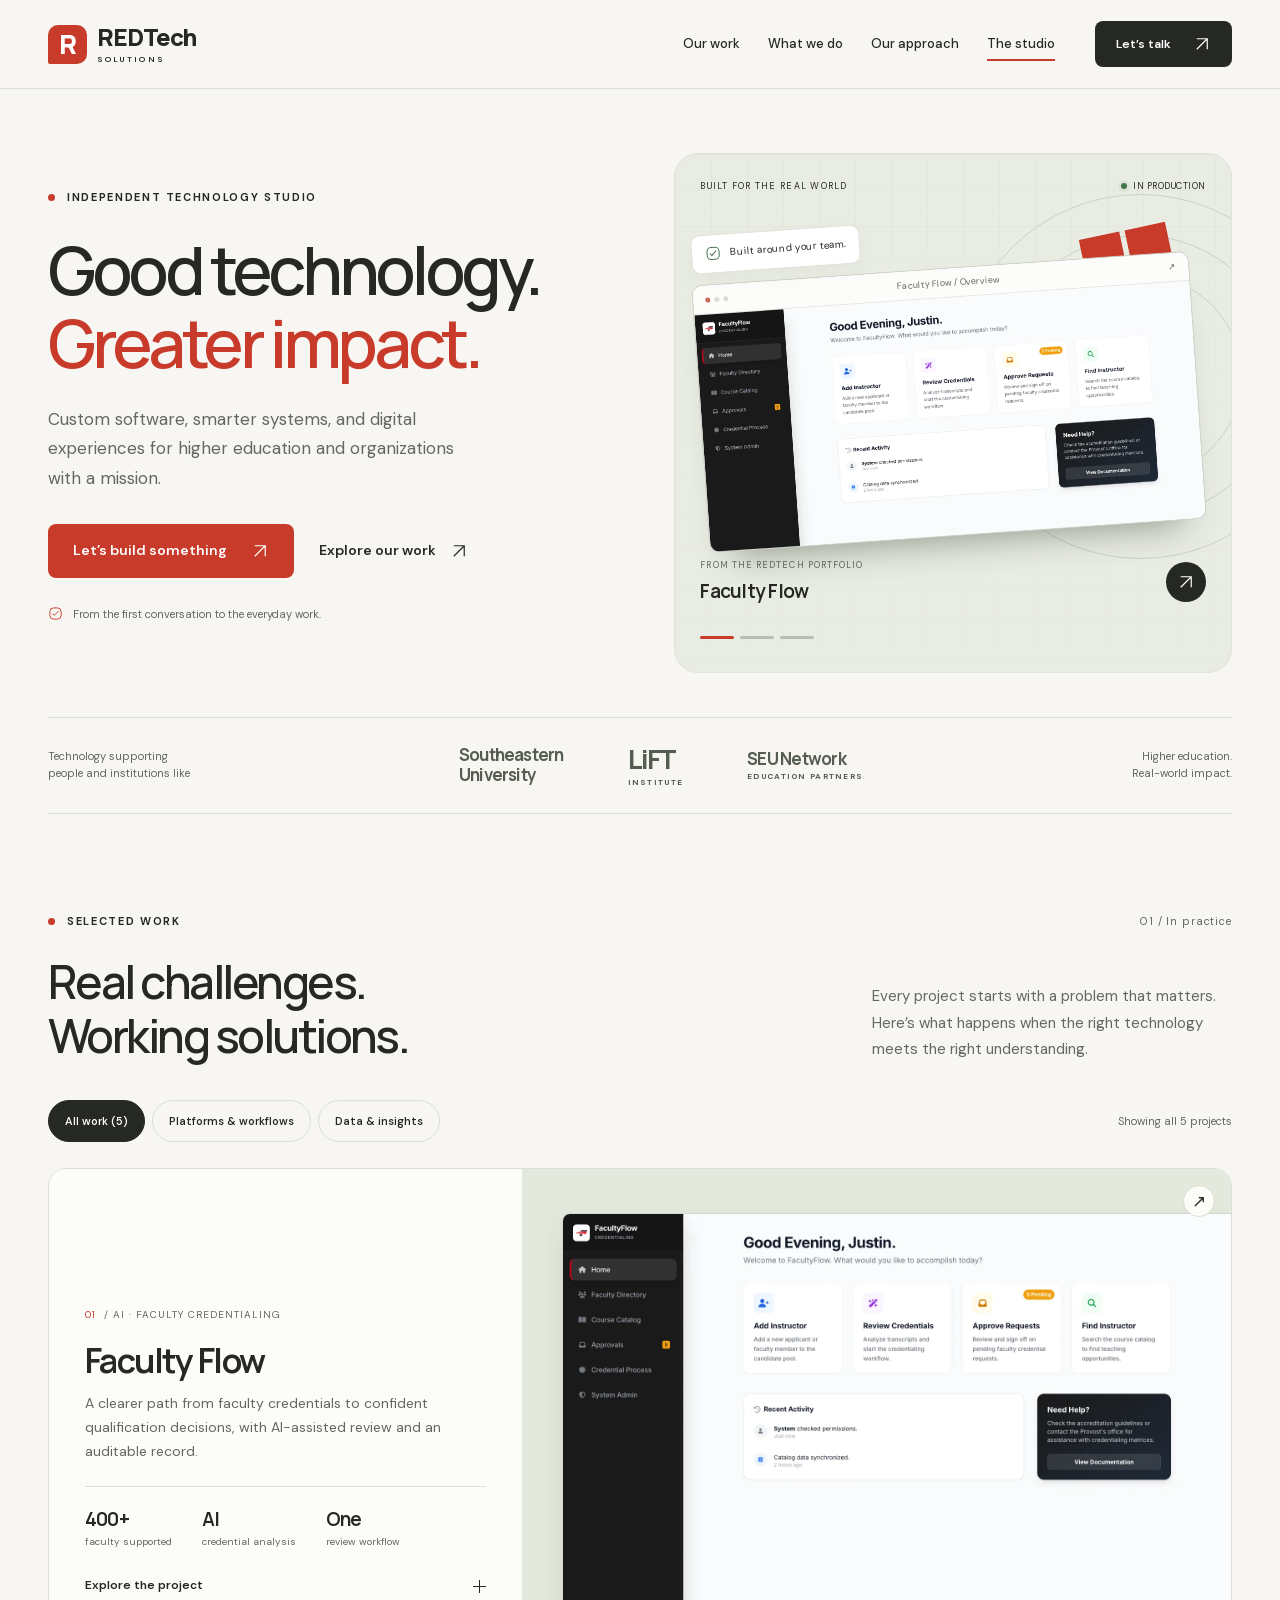
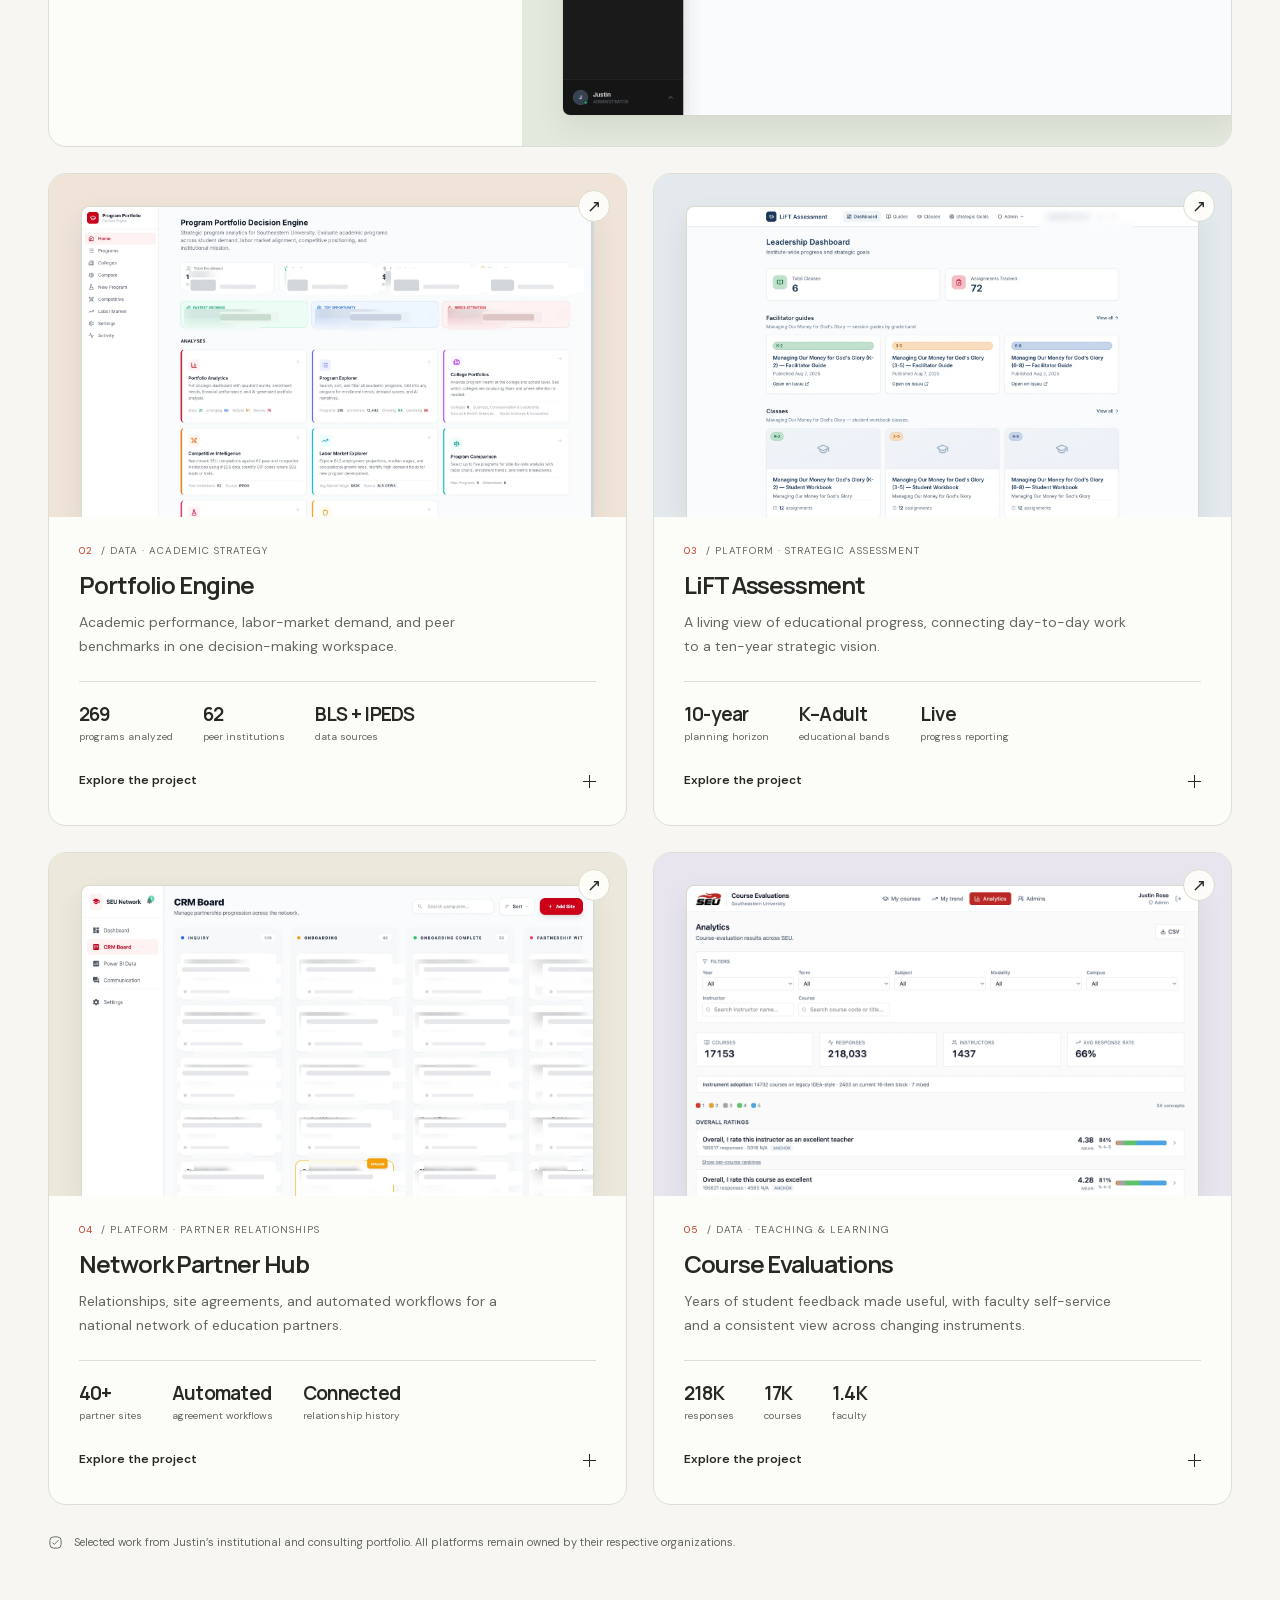
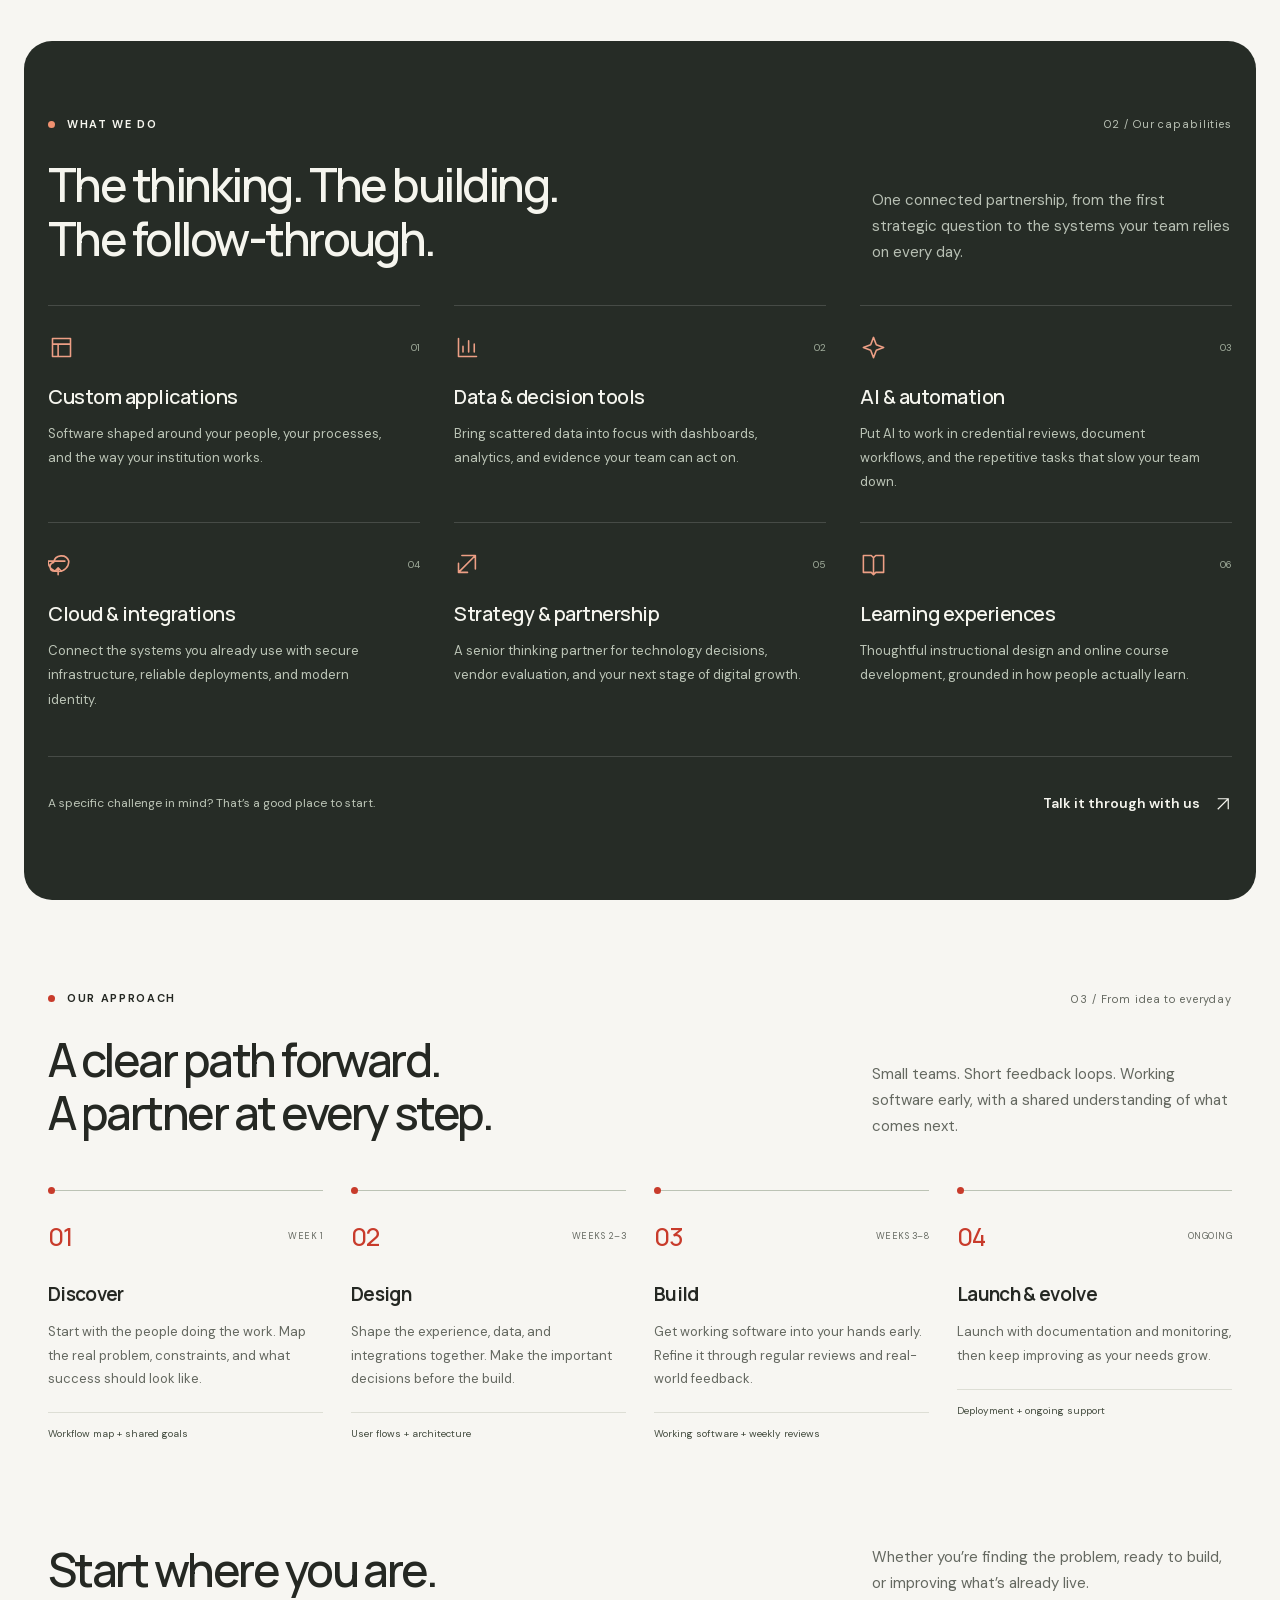
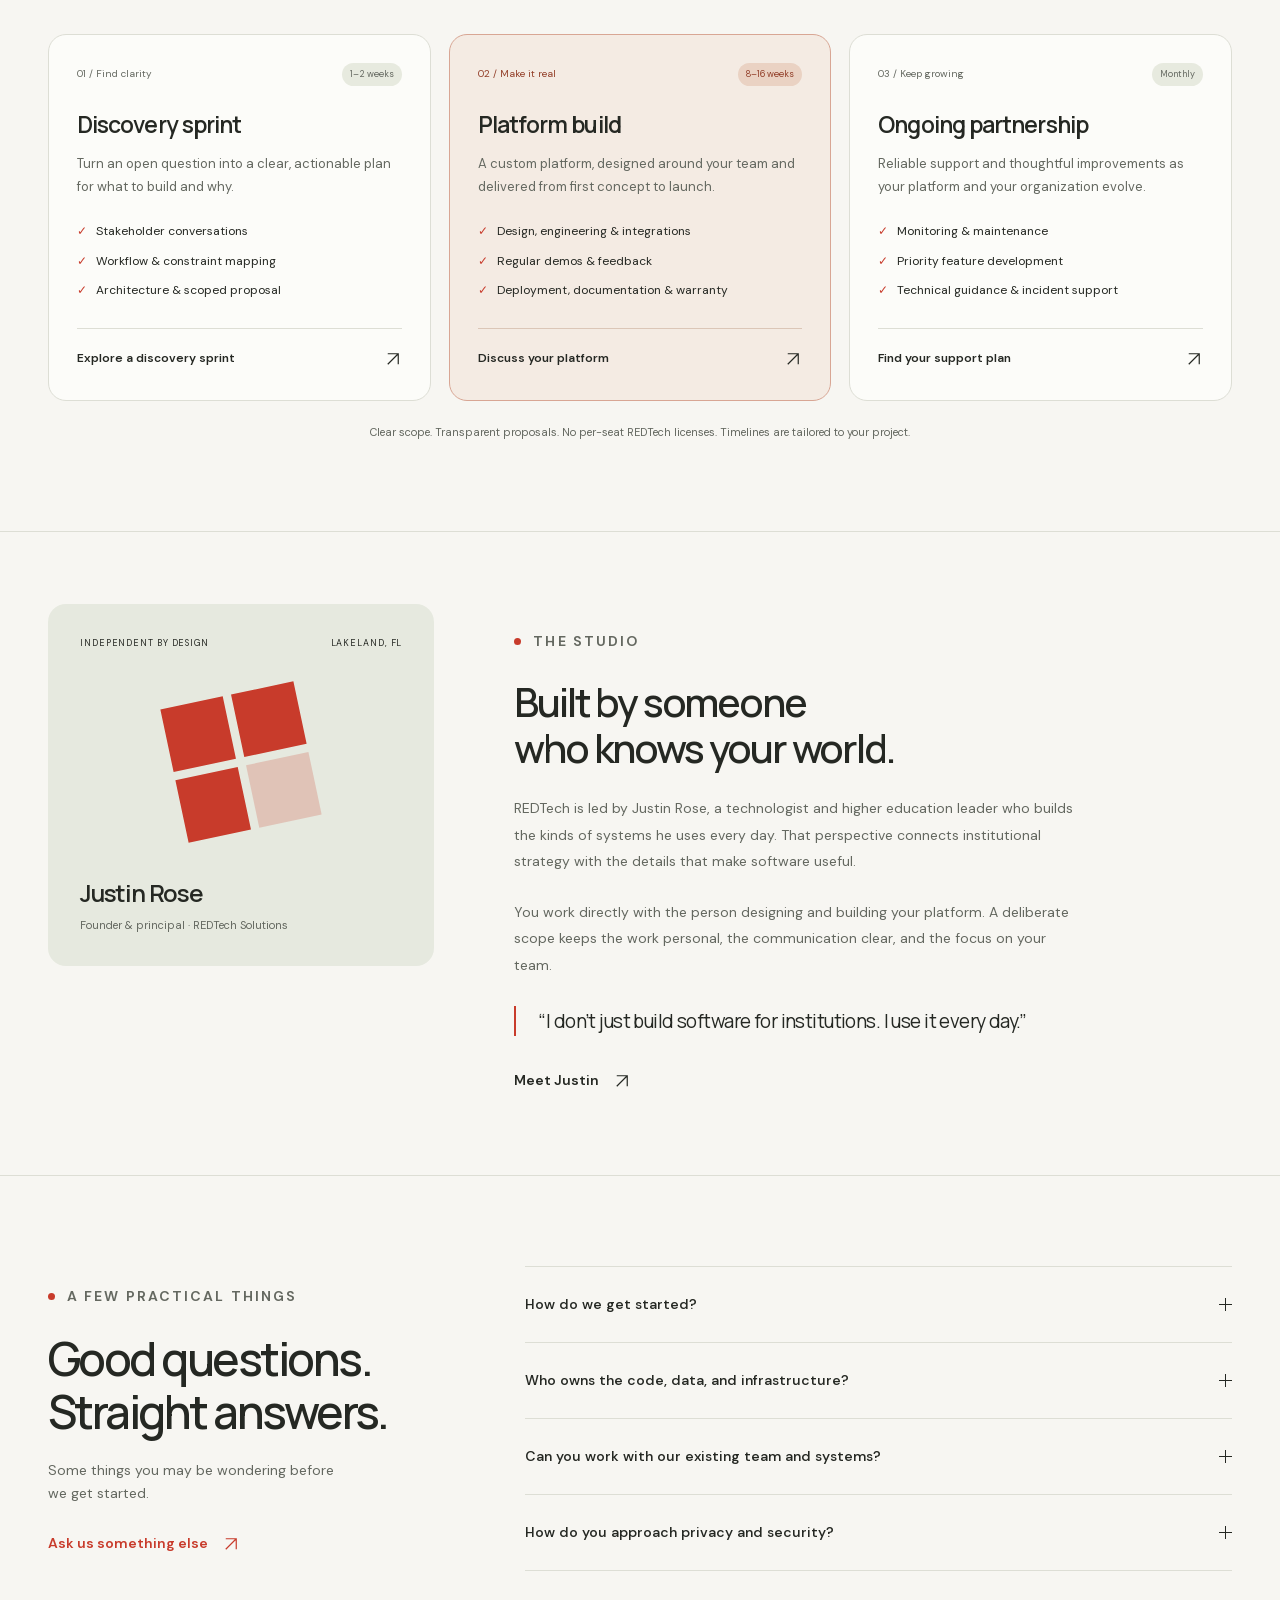
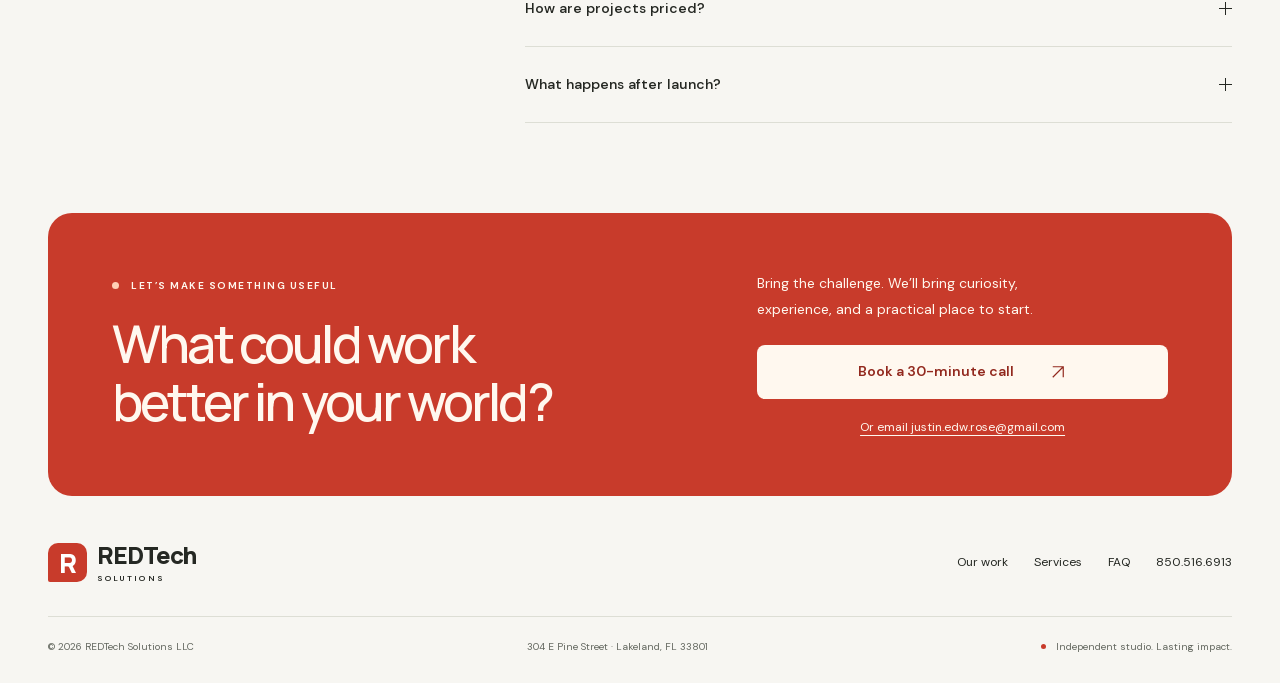
==== commit 690ed4d9: "Redesign REDTech site around product work and clear engagement paths" ====
--- a/index.html
+++ b/index.html
@@ -1,2676 +1,234 @@
 <!DOCTYPE html>
-<html lang="en">
+<html lang="en" class="no-js">
 <head>
 <meta charset="UTF-8">
 <meta name="viewport" content="width=device-width, initial-scale=1.0">
+<!-- Keep local development and preview visits out of production analytics. -->
+<script>
+  if (['redtech.app', 'www.redtech.app', 'redtech-strategy.web.app'].includes(location.hostname)) {
+    window.dataLayer = window.dataLayer || [];
+    window.gtag = function(){dataLayer.push(arguments);};
+    gtag('js', new Date());
+    gtag('config', 'G-Q8VVE54QRG');
+    const analytics = document.createElement('script');
+    analytics.async = true;
+    analytics.src = 'https://www.googletagmanager.com/gtag/js?id=G-Q8VVE54QRG';
+    document.head.append(analytics);
+  }
+</script>
 <title>REDTech Solutions — Software for institutions that matter</title>
 <meta name="description" content="REDTech Solutions designs and builds custom web applications, data platforms, and cloud infrastructure for higher education and mission-driven organizations.">
-<meta name="theme-color" content="#fafafa">
-<link rel="icon" type="image/x-icon" href="/favicon.ico">
-<link rel="icon" type="image/png" sizes="32x32" href="/favicon-32.png">
-<link rel="icon" type="image/png" sizes="16x16" href="/favicon-16.png">
-<link rel="apple-touch-icon" sizes="180x180" href="/apple-touch-icon.png">
+<link rel="canonical" href="https://redtech.app/">
+<meta property="og:type" content="website">
+<meta property="og:url" content="https://redtech.app/">
+<meta property="og:site_name" content="REDTech Solutions">
+<meta property="og:title" content="REDTech Solutions — Software for institutions that matter">
+<meta property="og:description" content="Custom web applications, data platforms, and cloud infrastructure for higher education and mission-driven organizations. Based in Lakeland, Florida.">
+<meta property="og:image" content="https://redtech.app/og-image.png">
+<meta property="og:image:width" content="1200">
+<meta property="og:image:height" content="630">
+<meta name="twitter:card" content="summary_large_image">
+<meta name="twitter:title" content="REDTech Solutions — Software for institutions that matter">
+<meta name="twitter:description" content="Custom web applications, data platforms, and cloud infrastructure for higher education and mission-driven organizations. Based in Lakeland, Florida.">
+<meta name="twitter:image" content="https://redtech.app/og-image.png">
+<script type="application/ld+json">
+{
+  "@context": "https://schema.org",
+  "@graph": [
+    {
+      "@type": "ProfessionalService",
+      "@id": "https://redtech.app/#organization",
+      "name": "REDTech Solutions",
+      "legalName": "REDTech Solutions LLC",
+      "alternateName": "REDTech",
+      "url": "https://redtech.app/",
+      "logo": "https://redtech.app/icon-512.png",
+      "image": "https://redtech.app/og-image.png",
+      "description": "REDTech Solutions designs and builds custom web applications, data platforms, and cloud infrastructure for higher education and mission-driven organizations.",
+      "email": "justin.edw.rose@gmail.com",
+      "address": {
+        "@type": "PostalAddress",
+        "streetAddress": "304 E Pine Street",
+        "addressLocality": "Lakeland",
+        "addressRegion": "FL",
+        "postalCode": "33801",
+        "addressCountry": "US"
+      },
+      "areaServed": "US",
+      "founder": {
+        "@type": "Person",
+        "name": "Justin Rose",
+        "jobTitle": "Founder & Principal"
+      },
+      "knowsAbout": ["Custom software development", "Higher education technology", "Data analytics platforms", "Cloud infrastructure", "AI integration"]
+    },
+    {
+      "@type": "WebSite",
+      "@id": "https://redtech.app/#website",
+      "url": "https://redtech.app/",
+      "name": "REDTech Solutions",
+      "alternateName": "REDTech",
+      "publisher": {"@id": "https://redtech.app/#organization"}
+    }
+  ]
+}
+</script>
+<meta name="theme-color" content="#f7f6f2">
+<link rel="icon" type="image/svg+xml" href="/favicon.svg">
+<link rel="alternate icon" href="/favicon.ico">
+<link rel="apple-touch-icon" href="/apple-touch-icon.png">
 <link rel="manifest" href="/site.webmanifest">
-<link rel="preconnect" href="https://fonts.googleapis.com">
-<link rel="preconnect" href="https://fonts.gstatic.com" crossorigin>
-<link href="https://fonts.googleapis.com/css2?family=Inter+Tight:wght@300;400;500;600;700&family=JetBrains+Mono:wght@400;500&display=swap" rel="stylesheet">
-<style>
-/* ─────────────────────────────────────────────────
-   TOKENS — warm editorial palette
-───────────────────────────────────────────────── */
-*, *::before, *::after { margin: 0; padding: 0; box-sizing: border-box; }
-
-:root {
-  /* Surfaces — neutral, modern off-whites */
-  --paper: #fafafa;
-  --paper-2: #f2f2f2;
-  --paper-3: #e8e8e8;
-  --ink: #0d0d0e;
-  --ink-2: #1f1f22;
-  --muted: #74747a;
-  --faint: #b4b4b8;
-  --rule: #0d0d0e;
-  --rule-soft: rgba(13,13,14,0.10);
-  --rule-faint: rgba(13,13,14,0.05);
-
-  /* Red — used as micro-accent only */
-  --red: #e5322c;
-  --red-deep: #b8241f;
-  --red-ink: #5a0a17;
-
-  --dark-paper: #0d0d0e;
-
-  /* Fonts — all sans, tight, modern */
-  --serif: 'Inter Tight', -apple-system, BlinkMacSystemFont, sans-serif;
-  --sans: 'Inter Tight', -apple-system, BlinkMacSystemFont, sans-serif;
-  --mono: 'JetBrains Mono', ui-monospace, monospace;
-
-  --ease: cubic-bezier(0.22, 1, 0.36, 1);
-}
-
-html {
-  scroll-behavior: smooth;
-  scroll-padding-top: 80px;
-  background: var(--paper);
-  color: var(--ink);
-  font-family: var(--sans);
-  font-size: 16px;
-  line-height: 1.55;
-  -webkit-font-smoothing: antialiased;
-  -moz-osx-font-smoothing: grayscale;
-  text-rendering: optimizeLegibility;
-  font-feature-settings: "ss01", "cv11";
-}
-
-body {
-  overflow-x: hidden;
-  background: var(--paper);
-}
-
-a { color: inherit; text-decoration: none; }
-ul, ol { list-style: none; }
-img { max-width: 100%; display: block; }
-button { font: inherit; color: inherit; background: none; border: none; cursor: pointer; }
-::selection { background: var(--ink); color: var(--paper); }
-
-/* Grain removed for a cleaner modern feel */
-
-/* ─────────────────────────────────────────────────
-   UTILITIES
-───────────────────────────────────────────────── */
-.wrap {
-  max-width: 1380px;
-  margin: 0 auto;
-  padding: 0 clamp(1.25rem, 3vw, 2.5rem);
-  position: relative;
-  z-index: 2;
-}
-
-.mono {
-  font-family: var(--mono);
-  font-size: 0.72rem;
-  letter-spacing: 0.08em;
-  text-transform: uppercase;
-  color: var(--muted);
-  font-weight: 500;
-}
-
-.serif { font-family: var(--serif); font-weight: 400; font-style: normal; letter-spacing: -0.01em; }
-.serif-i { font-family: var(--serif); font-style: italic; }
-
-.rule { height: 1px; background: var(--rule); width: 100%; }
-.rule-soft { height: 1px; background: var(--rule-soft); width: 100%; }
-
-.reveal {
-  opacity: 0;
-  transform: translateY(18px);
-  transition: opacity 0.9s var(--ease), transform 0.9s var(--ease);
-}
-.reveal.vis { opacity: 1; transform: none; }
-.rd-1 { transition-delay: 0.06s; }
-.rd-2 { transition-delay: 0.12s; }
-.rd-3 { transition-delay: 0.18s; }
-.rd-4 { transition-delay: 0.24s; }
-.rd-5 { transition-delay: 0.30s; }
-
-@media (prefers-reduced-motion: reduce) {
-  .reveal { opacity: 1; transform: none; transition: none; }
-  html { scroll-behavior: auto; }
-  *, *::before, *::after { animation: none !important; transition: none !important; }
-}
-
-/* ─────────────────────────────────────────────────
-   NAV
-───────────────────────────────────────────────── */
-.nav {
-  position: sticky;
-  top: 0;
-  z-index: 100;
-  background: var(--paper);
-  border-bottom: 1px solid var(--rule);
-  transition: box-shadow 0.3s var(--ease);
-}
-.nav.scrolled { box-shadow: 0 6px 24px -12px rgba(0,0,0,0.15); }
-
-.nav-inner {
-  max-width: 1380px;
-  margin: 0 auto;
-  padding: 1rem clamp(1.25rem, 3vw, 2.5rem);
-  display: flex;
-  align-items: center;
-  justify-content: space-between;
-  gap: 2rem;
-}
-
-.logo {
-  display: inline-flex;
-  align-items: center;
-  gap: 0.6rem;
-  font-weight: 700;
-  letter-spacing: -0.02em;
-  font-size: 1.1rem;
-  color: var(--ink);
-}
-.logo-mark {
-  width: 30px; height: 30px;
-  background: var(--ink);
-  color: var(--paper);
-  font-family: var(--sans);
-  font-weight: 700;
-  font-size: 0.95rem;
-  line-height: 1;
-  display: flex;
-  align-items: center;
-  justify-content: center;
-  border-radius: 6px;
-  letter-spacing: -0.02em;
-}
-.logo-text { display: flex; flex-direction: column; line-height: 1; }
-.logo-text b { font-weight: 700; font-size: 1rem; letter-spacing: -0.01em; }
-.logo-text span { font-family: var(--mono); font-size: 0.58rem; letter-spacing: 0.22em; text-transform: uppercase; color: var(--muted); margin-top: 3px; }
-
-.nav-links {
-  display: flex;
-  align-items: center;
-  gap: 0.15rem;
-}
-.nav-links a {
-  font-size: 0.86rem;
-  font-weight: 500;
-  color: var(--ink-2);
-  padding: 0.5rem 0.9rem;
-  border-radius: 2px;
-  transition: background 0.2s;
-}
-.nav-links a:hover { background: var(--paper-2); }
-.nav-cta {
-  display: inline-flex !important;
-  align-items: center;
-  gap: 0.5rem;
-  background: var(--ink) !important;
-  color: var(--paper) !important;
-  padding: 0.55rem 1rem !important;
-  margin-left: 0.75rem;
-}
-.nav-cta:hover { background: var(--red) !important; }
-.nav-cta .arr { transition: transform 0.25s var(--ease); }
-.nav-cta:hover .arr { transform: translate(2px, -2px); }
-
-.nav-toggle {
-  display: none;
-  flex-direction: column;
-  align-items: center;
-  justify-content: center;
-  gap: 5px;
-  padding: 10px;
-  margin: -10px -10px -10px 0;
-  min-width: 44px;
-  min-height: 44px;
-}
-.nav-toggle span {
-  width: 22px; height: 1.5px;
-  background: var(--ink);
-  transition: transform 0.25s, opacity 0.25s;
-}
-
-/* ─────────────────────────────────────────────────
-   HERO — editorial, confident, no floating abstract art
-───────────────────────────────────────────────── */
-.hero {
-  position: relative;
-  padding: clamp(3rem, 7vw, 6rem) 0 clamp(3rem, 6vw, 5rem);
-  border-bottom: 1px solid var(--rule);
-}
-
-.hero-grid {
-  display: grid;
-  grid-template-columns: minmax(0, 1fr);
-  gap: clamp(2rem, 5vw, 4rem);
-}
-
-.hero-top {
-  display: flex;
-  justify-content: space-between;
-  align-items: baseline;
-  gap: 2rem;
-  padding-bottom: 1.25rem;
-  border-bottom: 1px solid var(--rule-soft);
-  flex-wrap: wrap;
-}
-.hero-dateline {
-  display: flex;
-  gap: 1.5rem;
-  font-family: var(--mono);
-  font-size: 0.72rem;
-  letter-spacing: 0.1em;
-  text-transform: uppercase;
-  color: var(--muted);
-  flex-wrap: wrap;
-}
-.hero-dateline strong { color: var(--ink); font-weight: 500; }
-.hero-dateline .dot { color: var(--red); }
-
-.hero-issue {
-  font-family: var(--mono);
-  font-size: 0.72rem;
-  letter-spacing: 0.1em;
-  text-transform: uppercase;
-  color: var(--muted);
-}
-
-.hero-headline {
-  font-family: var(--sans);
-  font-weight: 500;
-  font-size: clamp(2.4rem, 6.8vw, 5.8rem);
-  line-height: 1;
-  letter-spacing: -0.045em;
-  color: var(--ink);
-  max-width: 24ch;
-}
-.hero-headline em {
-  font-style: normal;
-  color: var(--muted);
-  font-weight: 500;
-}
-.hero-headline .amp {
-  font-style: normal;
-  color: var(--muted);
-  font-weight: 500;
-}
-
-.hero-body {
-  display: grid;
-  grid-template-columns: 1.1fr 1fr;
-  gap: clamp(2rem, 5vw, 5rem);
-  padding-top: 1.5rem;
-  border-top: 1px solid var(--rule);
-  align-items: start;
-}
-
-.hero-lede {
-  font-size: clamp(1.05rem, 1.4vw, 1.25rem);
-  line-height: 1.55;
-  color: var(--ink-2);
-  max-width: 48ch;
-  font-weight: 400;
-}
-.hero-lede em { color: var(--ink); font-style: normal; font-weight: 500; }
-.hero-lede-note {
-  margin-top: 2rem;
-  display: flex;
-  flex-direction: column;
-  gap: 0.5rem;
-  padding: 1rem 0 0;
-  border-top: 1px dashed var(--rule-soft);
-}
-.hero-lede-note .mono { color: var(--red); }
-
-.hero-actions {
-  display: flex;
-  gap: 0.75rem;
-  margin-top: 2rem;
-  flex-wrap: wrap;
-}
-
-.btn {
-  display: inline-flex;
-  align-items: center;
-  gap: 0.6rem;
-  padding: 0.95rem 1.3rem;
-  font-size: 0.88rem;
-  font-weight: 500;
-  letter-spacing: -0.005em;
-  border-radius: 2px;
-  transition: all 0.25s var(--ease);
-  border: 1px solid var(--ink);
-}
-.btn.primary { background: var(--ink); color: var(--paper); }
-.btn.primary:hover { background: var(--red); border-color: var(--red); }
-.btn.ghost { background: transparent; color: var(--ink); }
-.btn.ghost:hover { background: var(--ink); color: var(--paper); }
-.btn .arr { transition: transform 0.25s var(--ease); }
-.btn:hover .arr { transform: translate(2px, -2px); }
-
-/* Hero right: a mosaic of real product screenshots */
-.hero-case {
-  background: var(--dark-paper);
-  color: var(--paper);
-  padding: 1.5rem;
-  border-radius: 3px;
-  position: relative;
-  display: flex;
-  flex-direction: column;
-  gap: 1.25rem;
-  min-height: 440px;
-  overflow: hidden;
-}
-.hero-case::before {
-  content: '';
-  position: absolute;
-  top: 0; left: 0; right: 0; height: 3px;
-  background: var(--red);
-}
-.hero-case-head {
-  display: flex;
-  justify-content: space-between;
-  align-items: center;
-  font-family: var(--mono);
-  font-size: 0.68rem;
-  letter-spacing: 0.14em;
-  text-transform: uppercase;
-  color: rgba(255,255,255,0.55);
-}
-.hero-case-head .live {
-  display: inline-flex;
-  align-items: center;
-  gap: 0.4rem;
-  color: #75e095;
-}
-.hero-case-head .live::before {
-  content: '';
-  width: 6px; height: 6px;
-  background: #75e095;
-  border-radius: 50%;
-  box-shadow: 0 0 0 0 rgba(117,224,149,0.6);
-  animation: pulse 2s ease-out infinite;
-}
-@keyframes pulse {
-  0% { box-shadow: 0 0 0 0 rgba(117,224,149,0.55); }
-  70% { box-shadow: 0 0 0 8px rgba(117,224,149,0); }
-  100% { box-shadow: 0 0 0 0 rgba(117,224,149,0); }
-}
-
-.hero-stack {
-  flex: 1;
-  display: grid;
-  grid-template-columns: repeat(6, 1fr);
-  gap: 0.6rem;
-  min-height: 0;
-}
-.hero-stack > .hero-shot:nth-child(1),
-.hero-stack > .hero-shot:nth-child(2),
-.hero-stack > .hero-shot:nth-child(3) { grid-column: span 2; }
-.hero-stack > .hero-shot:nth-child(4),
-.hero-stack > .hero-shot:nth-child(5) { grid-column: span 3; }
-.hero-shot {
-  position: relative;
-  display: block;
-  border-radius: 4px;
-  overflow: hidden;
-  background: #fff;
-  border: 1px solid rgba(255,255,255,0.08);
-  box-shadow:
-    0 1px 0 rgba(255,255,255,0.04) inset,
-    0 12px 28px -16px rgba(0,0,0,0.7),
-    0 4px 10px -6px rgba(0,0,0,0.5);
-  aspect-ratio: 16 / 11;
-  cursor: pointer;
-  transition: transform 0.3s var(--ease), box-shadow 0.3s var(--ease);
-}
-.hero-shot:hover {
-  transform: translateY(-3px);
-  box-shadow:
-    0 1px 0 rgba(255,255,255,0.04) inset,
-    0 18px 36px -16px rgba(0,0,0,0.8),
-    0 6px 14px -6px rgba(0,0,0,0.6);
-}
-.hero-shot:hover .chrome .label { color: var(--red); }
-.hero-shot:active { transform: translateY(-1px); }
-.hero-shot .chrome {
-  position: absolute;
-  top: 0; left: 0; right: 0;
-  height: 18px;
-  background: #f4f4f5;
-  border-bottom: 1px solid rgba(0,0,0,0.06);
-  display: flex;
-  align-items: center;
-  gap: 4px;
-  padding: 0 7px;
-  z-index: 2;
-}
-.hero-shot .chrome::before,
-.hero-shot .chrome::after,
-.hero-shot .chrome span {
-  content: '';
-  width: 6px; height: 6px;
-  border-radius: 50%;
-  background: rgba(0,0,0,0.18);
-}
-.hero-shot .chrome::before { background: var(--red); opacity: 0.85; }
-.hero-shot .chrome .label {
-  margin-left: auto;
-  width: auto; height: auto;
-  background: none;
-  font-family: var(--mono);
-  font-size: 0.56rem;
-  letter-spacing: 0.08em;
-  text-transform: uppercase;
-  color: rgba(0,0,0,0.5);
-  border-radius: 0;
-  white-space: nowrap;
-  overflow: hidden;
-  text-overflow: clip;
-  max-width: 65%;
-  line-height: 1;
-}
-.hero-shot img {
-  position: absolute;
-  top: 18px; left: 0;
-  width: 100%;
-  height: calc(100% - 18px);
-  object-fit: cover;
-  object-position: top left;
-  display: block;
-}
-
-.hero-case-caption {
-  display: flex;
-  flex-direction: column;
-  gap: 0.35rem;
-  padding-top: 1rem;
-  border-top: 1px solid rgba(255,255,255,0.1);
-}
-.hero-case-caption .big {
-  font-family: var(--sans);
-  font-weight: 500;
-  font-size: 1.05rem;
-  letter-spacing: -0.015em;
-  color: var(--paper);
-  line-height: 1.3;
-}
-.hero-case-caption .meta {
-  font-family: var(--mono);
-  font-size: 0.66rem;
-  letter-spacing: 0.12em;
-  text-transform: uppercase;
-  color: rgba(255,255,255,0.5);
-}
-
-/* ─────────────────────────────────────────────────
-   PILLARS — horizontal chips row
-───────────────────────────────────────────────── */
-.pillars {
-  padding: 2rem 0;
-  background: var(--paper-2);
-  border-bottom: 1px solid var(--rule);
-}
-.pillars-inner {
-  display: flex;
-  gap: 2rem;
-  justify-content: space-between;
-  flex-wrap: wrap;
-  align-items: baseline;
-}
-.pillar {
-  display: flex;
-  align-items: baseline;
-  gap: 0.7rem;
-}
-.pillar .n {
-  font-family: var(--mono);
-  font-size: 0.7rem;
-  color: var(--red);
-  letter-spacing: 0.14em;
-  font-weight: 500;
-}
-.pillar .t {
-  font-family: var(--sans);
-  font-weight: 500;
-  font-size: 1rem;
-  letter-spacing: -0.01em;
-  color: var(--ink);
-}
-
-/* ─────────────────────────────────────────────────
-   STATS — editorial big-number section
-───────────────────────────────────────────────── */
-.stats {
-  padding: clamp(3rem, 7vw, 6rem) 0;
-  border-bottom: 1px solid var(--rule);
-}
-.stats-head {
-  display: grid;
-  grid-template-columns: 1fr 1fr;
-  gap: 3rem;
-  align-items: end;
-  margin-bottom: 3rem;
-  padding-bottom: 1.5rem;
-  border-bottom: 1px solid var(--rule-soft);
-}
-.stats-head h2 {
-  font-family: var(--sans);
-  font-weight: 500;
-  font-size: clamp(1.7rem, 2.8vw, 2.4rem);
-  line-height: 1.1;
-  letter-spacing: -0.03em;
-  max-width: 22ch;
-}
-.stats-head h2 em { font-style: normal; color: var(--muted); font-weight: 500; }
-.stats-head p {
-  color: var(--muted);
-  max-width: 42ch;
-  font-size: 0.95rem;
-  line-height: 1.6;
-}
-
-.stats-grid {
-  display: grid;
-  grid-template-columns: repeat(4, 1fr);
-  gap: 0;
-}
-.stat {
-  padding: 1.5rem 1.5rem 1.5rem 0;
-  position: relative;
-  border-right: 1px solid var(--rule-soft);
-}
-.stat:last-child { border-right: none; }
-.stat:not(:first-child) { padding-left: 1.5rem; }
-
-.stat .n {
-  font-family: var(--sans);
-  font-weight: 500;
-  font-size: clamp(2.4rem, 4.5vw, 3.8rem);
-  line-height: 0.95;
-  color: var(--ink);
-  letter-spacing: -0.045em;
-  display: flex;
-  align-items: baseline;
-  gap: 0.05em;
-  margin-bottom: 0.75rem;
-}
-.stat .n em { font-style: normal; color: var(--ink); font-weight: 500; }
-.stat .n .unit {
-  font-family: var(--sans);
-  font-size: 0.95rem;
-  color: var(--muted);
-  font-weight: 400;
-  letter-spacing: 0;
-  margin-left: 0.4rem;
-}
-.stat .l {
-  font-size: 0.9rem;
-  color: var(--ink-2);
-  line-height: 1.4;
-  max-width: 22ch;
-}
-.stat .k {
-  font-family: var(--mono);
-  font-size: 0.66rem;
-  letter-spacing: 0.14em;
-  text-transform: uppercase;
-  color: var(--muted);
-  margin-bottom: 0.9rem;
-}
-
-/* ─────────────────────────────────────────────────
-   SERVICES
-───────────────────────────────────────────────── */
-.services {
-  padding: clamp(3rem, 7vw, 6rem) 0;
-  border-bottom: 1px solid var(--rule);
-  background: var(--paper);
-}
-
-.section-head {
-  display: grid;
-  grid-template-columns: auto 1fr auto;
-  gap: 2rem;
-  align-items: end;
-  padding-bottom: 1.25rem;
-  border-bottom: 1px solid var(--rule);
-  margin-bottom: 2.5rem;
-}
-.section-head .section-num {
-  font-family: var(--mono);
-  font-size: 0.72rem;
-  letter-spacing: 0.14em;
-  text-transform: uppercase;
-  color: var(--red);
-  padding-bottom: 0.5rem;
-}
-.section-head h2 {
-  font-family: var(--sans);
-  font-weight: 500;
-  font-size: clamp(1.8rem, 3vw, 2.6rem);
-  letter-spacing: -0.03em;
-  line-height: 1.1;
-}
-.section-head h2 em { font-style: normal; color: var(--muted); font-weight: 500; }
-.section-head .caption {
-  text-align: right;
-  max-width: 30ch;
-  font-size: 0.88rem;
-  color: var(--muted);
-  line-height: 1.55;
-}
-
-.services-grid {
-  display: grid;
-  grid-template-columns: repeat(6, 1fr);
-  gap: 0;
-  border-top: 1px solid var(--rule-soft);
-}
-.svc {
-  grid-column: span 2;
-  padding: 2rem 2rem 2rem 0;
-  border-right: 1px solid var(--rule-soft);
-  border-bottom: 1px solid var(--rule-soft);
-  display: flex;
-  flex-direction: column;
-  position: relative;
-  transition: background 0.25s;
-  min-height: 280px;
-}
-.svc:nth-child(3n) { border-right: none; }
-.svc:nth-child(n+4) { padding-bottom: 2rem; }
-.svc:hover { background: var(--paper-2); }
-.svc:not(:first-child) { padding-left: 2rem; }
-.svc:nth-child(3n+1) { padding-left: 0; }
-
-.svc-n {
-  font-family: var(--mono);
-  font-size: 0.68rem;
-  letter-spacing: 0.14em;
-  color: var(--muted);
-  margin-bottom: 1.75rem;
-  display: flex;
-  justify-content: space-between;
-  align-items: center;
-}
-.svc-n .sym {
-  width: 28px; height: 28px;
-  background: var(--paper-2);
-  border-radius: 2px;
-  display: flex;
-  align-items: center;
-  justify-content: center;
-  color: var(--red);
-}
-.svc:hover .svc-n .sym { background: var(--red); color: var(--paper); }
-
-.svc h3 {
-  font-family: var(--sans);
-  font-weight: 500;
-  font-size: 1.35rem;
-  letter-spacing: -0.025em;
-  line-height: 1.2;
-  margin-bottom: 0.75rem;
-  color: var(--ink);
-}
-.svc h3 em { font-style: normal; color: var(--muted); font-weight: 500; }
-.svc p {
-  font-size: 0.92rem;
-  color: var(--ink-2);
-  line-height: 1.6;
-  margin-bottom: 1.25rem;
-}
-.svc-tags {
-  margin-top: auto;
-  display: flex;
-  flex-wrap: wrap;
-  gap: 0.3rem 0.75rem;
-  padding-top: 1rem;
-  border-top: 1px dashed var(--rule-soft);
-}
-.svc-tags span {
-  font-family: var(--mono);
-  font-size: 0.68rem;
-  color: var(--muted);
-  letter-spacing: 0.04em;
-}
-.svc-tags span::before {
-  content: '// ';
-  color: var(--red);
-  opacity: 0.7;
-}
-
-/* ─────────────────────────────────────────────────
-   CASES — portfolio as magazine features
-───────────────────────────────────────────────── */
-.cases {
-  padding: clamp(3rem, 7vw, 6rem) 0 0;
-  background: var(--paper);
-  border-bottom: 1px solid var(--rule);
-}
-
-.case {
-  padding: clamp(3rem, 6vw, 5rem) 0;
-  border-bottom: 1px solid var(--rule-soft);
-  position: relative;
-}
-.case:last-child { border-bottom: none; }
-
-.case-grid {
-  display: grid;
-  grid-template-columns: minmax(0, 0.8fr) minmax(0, 1.2fr);
-  gap: clamp(2rem, 4vw, 4rem);
-  align-items: start;
-}
-.case:nth-child(even) .case-grid {
-  grid-template-columns: minmax(0, 1.2fr) minmax(0, 0.8fr);
-}
-.case:nth-child(even) .case-meta {
-  order: 2;
-}
-
-.case-meta {
-  display: flex;
-  flex-direction: column;
-  gap: 1.25rem;
-  position: sticky;
-  top: 5rem;
-}
-
-.case-idx {
-  font-family: var(--mono);
-  font-size: 0.72rem;
-  letter-spacing: 0.14em;
-  color: var(--muted);
-  display: flex;
-  align-items: center;
-  gap: 0.75rem;
-}
-.case-idx strong { color: var(--red); font-weight: 500; }
-.case-idx .sep { color: var(--faint); }
-.case-idx .tag {
-  background: var(--ink);
-  color: var(--paper);
-  padding: 0.2rem 0.55rem;
-  border-radius: 2px;
-  font-size: 0.6rem;
-}
-
-.case-title {
-  font-family: var(--sans);
-  font-weight: 500;
-  font-size: clamp(1.8rem, 3.2vw, 2.6rem);
-  line-height: 1.1;
-  letter-spacing: -0.035em;
-  color: var(--ink);
-}
-.case-title em { font-style: normal; color: var(--muted); font-weight: 500; }
-.case-title .sm {
-  display: block;
-  font-size: 0.6em;
-  color: var(--muted);
-  margin-top: 0.4em;
-  font-style: normal;
-  font-weight: 400;
-}
-
-.case-lede {
-  font-size: 1rem;
-  color: var(--ink-2);
-  line-height: 1.65;
-  max-width: 46ch;
-}
-
-.case-kpis {
-  display: grid;
-  grid-template-columns: repeat(3, 1fr);
-  gap: 1rem;
-  padding: 1.25rem 0;
-  border-top: 1px solid var(--rule);
-  border-bottom: 1px solid var(--rule-soft);
-  margin-top: 0.5rem;
-}
-.case-kpi { display: flex; flex-direction: column; gap: 0.2rem; }
-.case-kpi .v {
-  font-family: var(--sans);
-  font-weight: 500;
-  font-size: 1.5rem;
-  line-height: 1;
-  letter-spacing: -0.03em;
-  color: var(--ink);
-}
-.case-kpi .v em { font-style: normal; color: var(--ink); font-weight: 500; }
-.case-kpi .k {
-  font-family: var(--mono);
-  font-size: 0.62rem;
-  letter-spacing: 0.14em;
-  color: var(--muted);
-  text-transform: uppercase;
-}
-
-.case-stack {
-  display: flex;
-  flex-wrap: wrap;
-  gap: 0.3rem 0.8rem;
-  font-family: var(--mono);
-  font-size: 0.68rem;
-  color: var(--muted);
-  letter-spacing: 0.04em;
-}
-.case-stack span::before { content: '/ '; color: var(--red); }
-
-.case-shot {
-  position: relative;
-  border-radius: 4px;
-  overflow: hidden;
-  background: var(--paper-2);
-  border: 1px solid var(--rule);
-  box-shadow:
-    0 1px 0 rgba(0,0,0,0.03),
-    0 30px 60px -30px rgba(0,0,0,0.25),
-    0 60px 100px -50px rgba(0,0,0,0.15);
-  transform: translateZ(0);
-}
-.case-shot::before {
-  content: '';
-  position: absolute;
-  inset: 0;
-  border: 1px solid rgba(255,255,255,0.5);
-  border-radius: inherit;
-  pointer-events: none;
-  z-index: 2;
-}
-.case-shot .chrome {
-  display: flex;
-  align-items: center;
-  gap: 0.4rem;
-  padding: 0.65rem 0.9rem;
-  background: var(--paper);
-  border-bottom: 1px solid var(--rule-soft);
-  font-family: var(--mono);
-  font-size: 0.68rem;
-  color: var(--muted);
-}
-.case-shot .chrome .dot {
-  width: 9px; height: 9px;
-  border-radius: 50%;
-  background: var(--rule-soft);
-}
-.case-shot .chrome .dot:first-child { background: var(--red); }
-.case-shot .chrome .url {
-  margin-left: auto;
-  padding: 0.2rem 0.6rem;
-  background: var(--paper-2);
-  border-radius: 3px;
-}
-.case-shot img {
-  width: 100%;
-  display: block;
-}
-
-.case-shot-note {
-  position: absolute;
-  bottom: -14px;
-  right: 24px;
-  background: var(--ink);
-  color: var(--paper);
-  font-family: var(--mono);
-  font-size: 0.68rem;
-  letter-spacing: 0.1em;
-  padding: 0.5rem 0.8rem;
-  border-radius: 2px;
-  z-index: 3;
-  text-transform: uppercase;
-}
-.case-shot-note .red { color: #ff6b7a; }
-
-/* ─────────────────────────────────────────────────
-   QUOTE — pull quote in the middle
-───────────────────────────────────────────────── */
-.pullquote {
-  padding: clamp(4rem, 9vw, 7rem) 0;
-  background: var(--ink);
-  color: var(--paper);
-  position: relative;
-  overflow: hidden;
-}
-.pullquote::before { display: none; }
-.pullquote-wrap {
-  max-width: 1200px;
-  margin: 0 auto;
-  padding: 0 clamp(1.25rem, 3vw, 2.5rem);
-  position: relative;
-  z-index: 2;
-}
-.pullquote-body {
-  font-family: var(--sans);
-  font-weight: 400;
-  font-size: clamp(1.5rem, 3vw, 2.4rem);
-  line-height: 1.3;
-  letter-spacing: -0.025em;
-  max-width: 28ch;
-  margin-bottom: 2.5rem;
-}
-.pullquote-body em { font-style: normal; color: rgba(255,255,255,0.55); font-weight: 400; }
-.pullquote-attr {
-  display: flex;
-  gap: 1.5rem;
-  align-items: center;
-  padding-top: 1.5rem;
-  border-top: 1px solid rgba(255,255,255,0.1);
-}
-.pullquote-attr .avatar {
-  width: 44px; height: 44px;
-  border-radius: 50%;
-  background: rgba(255,255,255,0.1);
-  color: var(--paper);
-  display: flex;
-  align-items: center;
-  justify-content: center;
-  font-family: var(--sans);
-  font-weight: 500;
-  font-size: 0.95rem;
-}
-.pullquote-attr .who { display: flex; flex-direction: column; gap: 0.2rem; }
-.pullquote-attr .who b { font-weight: 500; font-size: 0.95rem; letter-spacing: -0.01em; }
-.pullquote-attr .who span { font-family: var(--mono); font-size: 0.7rem; color: rgba(255,255,255,0.55); letter-spacing: 0.1em; text-transform: uppercase; }
-
-/* ─────────────────────────────────────────────────
-   PROCESS — vertical, detailed
-───────────────────────────────────────────────── */
-.process {
-  padding: clamp(3rem, 7vw, 6rem) 0;
-  border-bottom: 1px solid var(--rule);
-}
-.process-grid {
-  display: grid;
-  grid-template-columns: 1fr;
-  gap: 0;
-  margin-top: 1rem;
-}
-
-.phase {
-  display: grid;
-  grid-template-columns: 1.3fr 0.25fr 2fr 1fr;
-  gap: 2rem;
-  padding: 2.25rem 0;
-  border-top: 1px solid var(--rule-soft);
-  align-items: start;
-  position: relative;
-  transition: background 0.3s;
-}
-.phase:hover { background: var(--paper-2); }
-.phase:last-child { border-bottom: 1px solid var(--rule-soft); }
-
-.phase-label {
-  display: flex;
-  flex-direction: column;
-  gap: 0.25rem;
-}
-.phase-label .big {
-  font-family: var(--sans);
-  font-weight: 500;
-  font-size: 1.5rem;
-  line-height: 1.1;
-  letter-spacing: -0.03em;
-  color: var(--ink);
-}
-.phase-label .big em { font-style: normal; color: var(--muted); font-weight: 500; }
-.phase-label .sub {
-  font-family: var(--mono);
-  font-size: 0.68rem;
-  letter-spacing: 0.14em;
-  text-transform: uppercase;
-  color: var(--muted);
-}
-
-.phase-tick {
-  position: relative;
-  padding-top: 0.5rem;
-}
-.phase-tick::before {
-  content: '';
-  width: 10px; height: 10px;
-  background: var(--red);
-  border-radius: 50%;
-  display: block;
-}
-
-.phase-body h4 {
-  font-size: 0.95rem;
-  font-weight: 600;
-  margin-bottom: 0.5rem;
-  color: var(--ink);
-  letter-spacing: -0.005em;
-}
-.phase-body p {
-  font-size: 0.94rem;
-  color: var(--ink-2);
-  line-height: 1.65;
-  max-width: 48ch;
-}
-.phase-delivers {
-  padding-top: 0.5rem;
-  display: flex;
-  flex-direction: column;
-  gap: 0.35rem;
-}
-.phase-delivers b {
-  font-family: var(--mono);
-  font-size: 0.66rem;
-  letter-spacing: 0.12em;
-  text-transform: uppercase;
-  color: var(--muted);
-  font-weight: 500;
-}
-.phase-delivers span {
-  font-size: 0.85rem;
-  color: var(--ink-2);
-  display: flex;
-  align-items: baseline;
-  gap: 0.4rem;
-  padding: 0.15rem 0;
-}
-.phase-delivers span::before {
-  content: '→';
-  color: var(--red);
-  font-size: 0.8rem;
-}
-
-/* ─────────────────────────────────────────────────
-   NOT-DOING — honest differentiation
-───────────────────────────────────────────────── */
-.honest {
-  padding: clamp(3rem, 7vw, 6rem) 0;
-  background: var(--paper-2);
-  border-bottom: 1px solid var(--rule);
-}
-.honest-grid {
-  display: grid;
-  grid-template-columns: 1fr 1fr;
-  gap: clamp(2rem, 5vw, 5rem);
-  align-items: start;
-}
-.honest-col h3 {
-  font-family: var(--sans);
-  font-weight: 500;
-  font-size: 1.3rem;
-  line-height: 1.2;
-  letter-spacing: -0.025em;
-  margin-bottom: 1.5rem;
-  padding-bottom: 1rem;
-  border-bottom: 1px solid var(--rule-soft);
-  display: flex;
-  align-items: center;
-  gap: 0.75rem;
-}
-.honest-col h3 .mark {
-  font-family: var(--mono);
-  font-size: 0.9rem;
-  padding: 0.15rem 0.5rem;
-  border-radius: 2px;
-  font-weight: 500;
-  letter-spacing: 0;
-}
-.honest-col.yes h3 .mark { background: var(--ink); color: var(--paper); }
-.honest-col.no h3 .mark { background: var(--red); color: var(--paper); }
-
-.honest-list { display: flex; flex-direction: column; gap: 0; }
-.honest-list li {
-  padding: 1rem 0;
-  border-bottom: 1px dashed var(--rule-soft);
-  display: grid;
-  grid-template-columns: auto 1fr;
-  gap: 1rem;
-  align-items: baseline;
-}
-.honest-list li .idx {
-  font-family: var(--mono);
-  font-size: 0.68rem;
-  color: var(--muted);
-  letter-spacing: 0.1em;
-}
-.honest-list li .t {
-  font-size: 0.98rem;
-  color: var(--ink);
-  line-height: 1.4;
-}
-.honest-list li .t em { font-style: normal; color: var(--muted); }
-
-/* ─────────────────────────────────────────────────
-   ABOUT — editorial
-───────────────────────────────────────────────── */
-.about {
-  padding: clamp(3rem, 7vw, 6rem) 0;
-  border-bottom: 1px solid var(--rule);
-}
-.about-grid {
-  display: grid;
-  grid-template-columns: 0.9fr 1.1fr;
-  gap: clamp(2rem, 5vw, 5rem);
-  align-items: start;
-}
-
-.about-portrait {
-  aspect-ratio: 3/4;
-  background: var(--paper-2);
-  border: 1px solid var(--rule);
-  border-radius: 3px;
-  display: flex;
-  flex-direction: column;
-  justify-content: space-between;
-  padding: 2rem;
-  position: relative;
-  overflow: hidden;
-}
-.about-portrait::before { display: none; }
-.about-portrait-head {
-  display: flex;
-  justify-content: space-between;
-  font-family: var(--mono);
-  font-size: 0.66rem;
-  letter-spacing: 0.12em;
-  text-transform: uppercase;
-  color: var(--muted);
-  position: relative;
-  z-index: 2;
-}
-.about-portrait-init {
-  font-family: var(--sans);
-  font-weight: 500;
-  font-size: clamp(5rem, 10vw, 8rem);
-  line-height: 0.9;
-  letter-spacing: -0.06em;
-  color: var(--ink);
-  text-align: center;
-  margin: 1rem 0;
-  position: relative;
-  z-index: 2;
-}
-.about-portrait-init em { font-style: normal; color: var(--muted); font-weight: 500; }
-.about-portrait-foot {
-  position: relative;
-  z-index: 2;
-  display: flex;
-  justify-content: space-between;
-  align-items: end;
-  gap: 1rem;
-  padding-top: 1rem;
-  border-top: 1px solid var(--rule-soft);
-}
-.about-portrait-foot .who b {
-  display: block;
-  font-family: var(--sans);
-  font-weight: 500;
-  font-size: 1rem;
-  letter-spacing: -0.015em;
-  color: var(--ink);
-}
-.about-portrait-foot .who span {
-  font-family: var(--mono);
-  font-size: 0.66rem;
-  letter-spacing: 0.14em;
-  text-transform: uppercase;
-  color: var(--muted);
-}
-
-.about-portrait-foot .sig { display: none; }
-
-.about-text h3 {
-  font-family: var(--sans);
-  font-weight: 500;
-  font-size: clamp(1.5rem, 2.5vw, 2rem);
-  line-height: 1.2;
-  letter-spacing: -0.03em;
-  margin-bottom: 1.5rem;
-}
-.about-text h3 em { font-style: normal; color: var(--muted); font-weight: 500; }
-
-.about-text p {
-  font-size: 1rem;
-  color: var(--ink-2);
-  line-height: 1.7;
-  margin-bottom: 1.25rem;
-  max-width: 56ch;
-}
-.about-text p.drop::first-letter { /* drop cap removed */ }
-
-.about-fact {
-  display: grid;
-  grid-template-columns: repeat(3, 1fr);
-  gap: 1rem;
-  padding: 1.5rem 0;
-  border-top: 1px solid var(--rule);
-  border-bottom: 1px solid var(--rule-soft);
-  margin: 2rem 0 1.5rem;
-}
-.about-fact .f {
-  display: flex;
-  flex-direction: column;
-  gap: 0.2rem;
-}
-.about-fact .f b {
-  font-family: var(--sans);
-  font-weight: 500;
-  font-size: 1.1rem;
-  letter-spacing: -0.02em;
-  color: var(--ink);
-}
-.about-fact .f span {
-  font-family: var(--mono);
-  font-size: 0.64rem;
-  letter-spacing: 0.14em;
-  text-transform: uppercase;
-  color: var(--muted);
-}
-
-/* ─────────────────────────────────────────────────
-   CTA
-───────────────────────────────────────────────── */
-.cta {
-  padding: clamp(4rem, 8vw, 7rem) 0;
-  background: var(--ink);
-  color: var(--paper);
-  position: relative;
-  overflow: hidden;
-  border-bottom: 1px solid var(--ink);
-}
-.cta::before {
-  content: '';
-  position: absolute;
-  top: 0; left: 0; right: 0; height: 3px;
-  background: var(--red);
-}
-
-.cta-inner {
-  display: grid;
-  grid-template-columns: 1.3fr 1fr;
-  gap: clamp(2rem, 5vw, 5rem);
-  align-items: center;
-}
-.cta-title {
-  font-family: var(--sans);
-  font-weight: 500;
-  font-size: clamp(2rem, 5vw, 3.8rem);
-  line-height: 1.05;
-  letter-spacing: -0.04em;
-}
-.cta-title em { font-style: normal; color: rgba(255,255,255,0.55); font-weight: 500; }
-
-.cta-contact {
-  display: flex;
-  flex-direction: column;
-  gap: 1rem;
-  padding: 1.5rem 0;
-  border-top: 1px solid rgba(255,255,255,0.15);
-  border-bottom: 1px solid rgba(255,255,255,0.15);
-}
-.cta-contact a {
-  display: grid;
-  grid-template-columns: auto 1fr auto;
-  gap: 1rem;
-  align-items: center;
-  padding: 0.85rem 0;
-  border-bottom: 1px solid rgba(255,255,255,0.06);
-  transition: color 0.2s;
-}
-.cta-contact a:last-child { border-bottom: none; }
-.cta-contact a:hover { color: #ff6b7a; }
-.cta-contact a .k {
-  font-family: var(--mono);
-  font-size: 0.68rem;
-  letter-spacing: 0.14em;
-  text-transform: uppercase;
-  color: rgba(255,255,255,0.5);
-}
-.cta-contact a .v {
-  font-family: var(--sans);
-  font-weight: 500;
-  font-size: 1.05rem;
-  letter-spacing: -0.015em;
-}
-.cta-contact a .v em { font-style: normal; }
-.cta-contact a .arr { opacity: 0.5; transition: all 0.25s var(--ease); }
-.cta-contact a:hover .arr { transform: translate(3px, -3px); opacity: 1; }
-
-.cta-side-note {
-  font-family: var(--mono);
-  font-size: 0.7rem;
-  letter-spacing: 0.1em;
-  color: rgba(255,255,255,0.5);
-  margin-top: 1.5rem;
-  display: flex;
-  align-items: center;
-  gap: 0.5rem;
-}
-.cta-side-note::before {
-  content: '';
-  width: 6px; height: 6px;
-  background: #75e095;
-  border-radius: 50%;
-  animation: pulse 2s ease-out infinite;
-}
-
-/* ─────────────────────────────────────────────────
-   FOOTER
-───────────────────────────────────────────────── */
-.foot {
-  padding: 3rem 0 1.5rem;
-  background: var(--paper);
-}
-.foot-top {
-  display: grid;
-  grid-template-columns: 2fr 1fr 1fr 1fr;
-  gap: 2.5rem;
-  padding-bottom: 2.5rem;
-  border-bottom: 1px solid var(--rule-soft);
-}
-.foot-brand .logo { margin-bottom: 1rem; }
-.foot-brand p {
-  font-size: 0.88rem;
-  color: var(--muted);
-  max-width: 36ch;
-  line-height: 1.55;
-}
-.foot-col h5 {
-  font-family: var(--mono);
-  font-size: 0.66rem;
-  letter-spacing: 0.14em;
-  text-transform: uppercase;
-  color: var(--muted);
-  margin-bottom: 1rem;
-  font-weight: 500;
-}
-.foot-col ul { display: flex; flex-direction: column; gap: 0.5rem; }
-.foot-col a, .foot-col li { font-size: 0.88rem; color: var(--ink-2); transition: color 0.2s; }
-.foot-col a:hover { color: var(--red); }
-.foot-bar {
-  display: flex;
-  justify-content: space-between;
-  padding-top: 1.5rem;
-  font-family: var(--mono);
-  font-size: 0.68rem;
-  letter-spacing: 0.1em;
-  color: var(--muted);
-  flex-wrap: wrap;
-  gap: 1rem;
-}
-
-/* ─────────────────────────────────────────────────
-   CLIENTS STRIP — named social proof
-───────────────────────────────────────────────── */
-.clients {
-  padding: 2.25rem 0;
-  background: var(--paper);
-  border-bottom: 1px solid var(--rule-soft);
-}
-.clients-inner {
-  display: flex;
-  align-items: center;
-  justify-content: space-between;
-  gap: 2.5rem;
-  flex-wrap: wrap;
-}
-.clients-label {
-  font-family: var(--mono);
-  font-size: 0.68rem;
-  letter-spacing: 0.14em;
-  text-transform: uppercase;
-  color: var(--muted);
-  display: inline-flex;
-  align-items: center;
-  gap: 0.55rem;
-  flex-shrink: 0;
-}
-.clients-label::before {
-  content: '';
-  width: 6px; height: 6px;
-  background: #75e095;
-  border-radius: 50%;
-  animation: pulse 2s ease-out infinite;
-}
-.clients-list {
-  display: flex;
-  align-items: center;
-  gap: 0.25rem 1.25rem;
-  flex-wrap: wrap;
-  font-family: var(--sans);
-  font-weight: 500;
-  font-size: clamp(0.98rem, 1.3vw, 1.15rem);
-  color: var(--ink);
-  letter-spacing: -0.018em;
-}
-.clients-list .c {
-  padding: 0.25rem 0;
-  border-bottom: 1px solid transparent;
-  transition: border-color 0.2s, color 0.2s;
-}
-.clients-list .c:hover { border-bottom-color: var(--ink); }
-.clients-list .sep { color: var(--faint); font-weight: 300; }
-
-/* ─────────────────────────────────────────────────
-   ENGAGEMENT — 3 tiers, SaaS pricing-page pattern
-───────────────────────────────────────────────── */
-.engage {
-  padding: clamp(3rem, 7vw, 6rem) 0;
-  border-bottom: 1px solid var(--rule);
-  background: var(--paper);
-}
-.engage-grid {
-  display: grid;
-  grid-template-columns: repeat(3, 1fr);
-  gap: 0;
-  border-top: 1px solid var(--rule-soft);
-}
-.engage-card {
-  padding: 2.25rem 2rem 2rem 0;
-  border-right: 1px solid var(--rule-soft);
-  border-bottom: 1px solid var(--rule-soft);
-  display: flex;
-  flex-direction: column;
-  gap: 1rem;
-  min-height: 440px;
-  transition: background 0.25s;
-  position: relative;
-}
-.engage-card:not(:first-child) { padding-left: 2rem; }
-.engage-card:last-child { border-right: none; }
-.engage-card:hover { background: var(--paper-2); }
-.engage-card.featured::after {
-  content: 'Most common';
-  position: absolute;
-  top: 1.5rem; right: 1.5rem;
-  font-family: var(--mono);
-  font-size: 0.62rem;
-  letter-spacing: 0.14em;
-  text-transform: uppercase;
-  color: var(--red);
-  padding: 0.25rem 0.5rem;
-  border: 1px solid var(--red);
-  border-radius: 2px;
-}
-
-.engage-head {
-  display: flex;
-  align-items: center;
-  gap: 0.8rem;
-  margin-bottom: 0.25rem;
-}
-.engage-n {
-  width: 32px; height: 32px;
-  background: var(--ink);
-  color: var(--paper);
-  border-radius: 2px;
-  display: flex;
-  align-items: center;
-  justify-content: center;
-  font-family: var(--sans);
-  font-weight: 500;
-  font-size: 0.9rem;
-  letter-spacing: 0;
-}
-.engage-card:hover .engage-n { background: var(--red); }
-.engage-tag {
-  padding: 0.3rem 0.6rem;
-  border-radius: 2px;
-  background: var(--paper-2);
-  color: var(--ink-2);
-  font-family: var(--mono);
-  font-size: 0.64rem;
-  letter-spacing: 0.14em;
-  text-transform: uppercase;
-}
-.engage-card:hover .engage-tag { background: var(--paper-3); }
-
-.engage-card h3 {
-  font-family: var(--sans);
-  font-weight: 500;
-  font-size: 1.4rem;
-  letter-spacing: -0.025em;
-  line-height: 1.2;
-  color: var(--ink);
-}
-.engage-card > p {
-  font-size: 0.92rem;
-  color: var(--ink-2);
-  line-height: 1.6;
-  margin-bottom: 0.5rem;
-  max-width: 40ch;
-}
-.engage-list {
-  display: flex;
-  flex-direction: column;
-  gap: 0.5rem;
-  padding: 1rem 0;
-  border-top: 1px dashed var(--rule-soft);
-  margin-top: auto;
-}
-.engage-list li {
-  font-size: 0.9rem;
-  color: var(--ink-2);
-  display: flex;
-  align-items: baseline;
-  gap: 0.5rem;
-  line-height: 1.4;
-}
-.engage-list li::before {
-  content: '→';
-  color: var(--red);
-  font-size: 0.8rem;
-  flex-shrink: 0;
-}
-.engage-foot {
-  border-top: 1px solid var(--rule-soft);
-  padding-top: 1rem;
-  display: flex;
-  align-items: center;
-  gap: 0.5rem;
-  justify-content: space-between;
-  flex-wrap: wrap;
-}
-.engage-foot .price {
-  font-family: var(--mono);
-  font-size: 0.68rem;
-  letter-spacing: 0.12em;
-  color: var(--red);
-  font-weight: 500;
-  text-transform: uppercase;
-}
-
-/* ─────────────────────────────────────────────────
-   FAQ — accordion with crisp plus-minus
-───────────────────────────────────────────────── */
-.faq {
-  padding: clamp(3rem, 7vw, 6rem) 0;
-  background: var(--paper-2);
-  border-bottom: 1px solid var(--rule);
-}
-.faq-list {
-  display: flex;
-  flex-direction: column;
-  border-top: 1px solid var(--rule);
-}
-.faq-item {
-  border-bottom: 1px solid var(--rule-soft);
-  transition: background 0.2s;
-}
-.faq-item summary {
-  cursor: pointer;
-  list-style: none;
-  display: grid;
-  grid-template-columns: auto 1fr auto;
-  gap: 1.5rem;
-  align-items: center;
-  font-family: var(--sans);
-  font-weight: 500;
-  font-size: clamp(1.02rem, 1.55vw, 1.22rem);
-  letter-spacing: -0.02em;
-  color: var(--ink);
-  line-height: 1.3;
-  padding: 1.5rem 0.25rem 1.5rem 0;
-  transition: color 0.2s;
-}
-.faq-item summary:hover { color: var(--red); }
-.faq-item summary::-webkit-details-marker { display: none; }
-.faq-item summary::marker { display: none; }
-.faq-num {
-  font-family: var(--mono);
-  font-size: 0.68rem;
-  color: var(--muted);
-  letter-spacing: 0.14em;
-  min-width: 2rem;
-}
-
-.faq-plus {
-  position: relative;
-  width: 18px; height: 18px;
-  flex-shrink: 0;
-}
-.faq-plus::before, .faq-plus::after {
-  content: '';
-  position: absolute;
-  background: currentColor;
-  left: 50%; top: 50%;
-  transition: transform 0.3s var(--ease), opacity 0.3s var(--ease);
-}
-.faq-plus::before { width: 14px; height: 1.5px; transform: translate(-50%, -50%); }
-.faq-plus::after { width: 1.5px; height: 14px; transform: translate(-50%, -50%); }
-.faq-item[open] .faq-plus::after { transform: translate(-50%, -50%) rotate(90deg); opacity: 0; }
-.faq-item[open] summary { color: var(--red); }
-
-.faq-body {
-  padding: 0 3rem 1.75rem 3.5rem;
-  max-width: 78ch;
-  font-size: 0.98rem;
-  color: var(--ink-2);
-  line-height: 1.7;
-  animation: faqFade 0.3s ease;
-}
-.faq-body a { color: var(--red); border-bottom: 1px solid var(--red); padding-bottom: 1px; }
-@keyframes faqFade {
-  from { opacity: 0; transform: translateY(-4px); }
-  to { opacity: 1; transform: none; }
-}
-
-.faq-foot {
-  margin-top: 3rem;
-  padding: 1.75rem 0 0;
-  border-top: 1px solid var(--rule);
-  display: flex;
-  align-items: center;
-  justify-content: space-between;
-  gap: 2rem;
-  flex-wrap: wrap;
-}
-.faq-foot p {
-  font-size: 1rem;
-  color: var(--ink-2);
-  max-width: 50ch;
-  line-height: 1.5;
-}
-.faq-foot p b { color: var(--ink); font-weight: 500; }
-
-/* ─────────────────────────────────────────────────
-   NUMERIC POLISH — tabular figures everywhere
-───────────────────────────────────────────────── */
-.stat .n, .case-kpi .v, .hero-case-n, .hero-case-head, .hcr .meta,
-.about-portrait-init, .about-fact .f b,
-.phase-label .big, .cta-title {
-  font-variant-numeric: tabular-nums slashed-zero;
-}
-
-/* ─────────────────────────────────────────────────
-   RESPONSIVE
-───────────────────────────────────────────────── */
-@media (max-width: 1100px) {
-  .hero-body { grid-template-columns: 1fr; }
-  .hero-case { min-height: 380px; }
-  .stats-grid { grid-template-columns: repeat(2, 1fr); }
-  .stat { border-bottom: 1px solid var(--rule-soft); padding: 1.5rem; }
-  .stat:nth-child(2n) { border-right: none; }
-  .services-grid { grid-template-columns: repeat(2, 1fr); }
-  .svc { grid-column: span 1; padding: 2rem 1.25rem; border-right: 1px solid var(--rule-soft); }
-  .svc:nth-child(2n), .svc:nth-child(3n) { border-right: none; }
-  .svc:nth-child(2n) { border-right: none; }
-  .svc:nth-child(2n+1) { border-right: 1px solid var(--rule-soft); padding-left: 0; }
-  .case-grid, .case:nth-child(even) .case-grid { grid-template-columns: 1fr; }
-  .case:nth-child(even) .case-meta { order: 0; }
-  .case-meta { position: static; }
-  .phase { grid-template-columns: 1fr; gap: 1rem; padding: 2rem 0; }
-  .phase-tick { display: none; }
-  .engage-grid { grid-template-columns: 1fr; }
-  .engage-card { border-right: none; padding: 2rem 0 2rem 0; min-height: auto; }
-  .engage-card:not(:first-child) { padding-left: 0; }
-  .engage-card.featured::after { top: 2.25rem; right: 0; }
-  .faq-body { padding: 0 0 1.5rem 3.5rem; }
-  .about-grid { grid-template-columns: 1fr; }
-  .about-portrait { max-width: 420px; }
-  .honest-grid { grid-template-columns: 1fr; gap: 3rem; }
-  .stats-head, .cta-inner { grid-template-columns: 1fr; }
-  .section-head { grid-template-columns: auto 1fr; }
-  .section-head .caption { grid-column: 1 / -1; text-align: left; padding-top: 0.5rem; }
-  .foot-top { grid-template-columns: 1fr 1fr; }
-}
-
-@media (max-width: 920px) {
-  .nav-links { display: none; position: fixed; inset: 64px 0 0 0; flex-direction: column; align-items: stretch; background: var(--paper); padding: 1rem clamp(1.25rem, 3vw, 2.5rem) 2rem; border-bottom: 1px solid var(--rule); gap: 0; overflow-y: auto; }
-  .nav-links.open { display: flex; }
-  .nav-links a { padding: 1.1rem 0; border-bottom: 1px solid var(--rule-soft); font-size: 1.05rem; border-radius: 0; min-height: 44px; display: flex; align-items: center; }
-  .nav-links .nav-cta { margin: 1.5rem 0 0 !important; justify-content: center; padding: 1rem !important; min-height: 52px; }
-  .nav-toggle { display: flex; }
-}
-@media (max-width: 720px) {
-  .stats-grid, .services-grid, .about-fact, .foot-top, .engage-grid { grid-template-columns: 1fr; }
-  .clients-inner { flex-direction: column; align-items: flex-start; gap: 1rem; }
-  .faq-item summary { grid-template-columns: auto 1fr auto; gap: 1rem; font-size: 1.02rem; }
-  .faq-body { padding: 0 0 1.5rem 2.75rem; }
-  .svc { border-right: none !important; padding-left: 0 !important; padding-right: 0 !important; min-height: 0; padding-top: 1.5rem; padding-bottom: 1.5rem; }
-  .stat { padding: 1.5rem 0 !important; border-right: none !important; padding-left: 0 !important; }
-  .hero-top { flex-direction: column; align-items: flex-start; gap: 0.75rem; }
-  .hero-issue { display: none; }
-  .hero { padding: 2rem 0 2.5rem; }
-  .stats, .services, .process, .engage, .honest, .about, .faq { padding: 2.75rem 0; }
-  .case { padding: 2.5rem 0; }
-  .cta { padding: 3.5rem 0; }
-  .section-head { grid-template-columns: 1fr; gap: 0.65rem; padding-bottom: 1rem; margin-bottom: 1.75rem; }
-  .section-head .section-num { padding-bottom: 0; }
-  .section-head .caption { padding-top: 0; grid-column: auto; text-align: left; }
-  .case-kpis { grid-template-columns: repeat(3, 1fr); gap: 0.5rem; padding: 1rem 0; }
-  .case-kpi .v { font-size: 1.25rem; }
-  .case-kpi .k { font-size: 0.55rem; }
-  .case-stack { gap: 0.25rem 0.6rem; font-size: 0.62rem; }
-  .case-title { font-size: 1.7rem; }
-  .case-lede { font-size: 0.95rem; }
-  .case-shot-note { right: 12px; font-size: 0.6rem; padding: 0.4rem 0.6rem; }
-  .about-portrait { aspect-ratio: 16 / 10; max-width: none; padding: 1.25rem; }
-  .about-portrait-init { font-size: clamp(3rem, 14vw, 4.5rem); margin: 0; }
-  .pillars-inner { gap: 0.75rem 1.5rem; }
-  .pillar { font-size: 0.95rem; }
-  .pillar .t { font-size: 0.95rem; }
-  .pullquote { padding: 3rem 0; }
-  .pullquote-body { font-size: 1.5rem; }
-  .phase { padding: 1.75rem 0; gap: 0.75rem; }
-  .phase-label .big { font-size: 1.25rem; }
-  .engage-card { padding: 1.75rem 0; }
-  .honest-grid { gap: 2rem; }
-  .honest-col h3 { font-size: 1.15rem; padding-bottom: 0.75rem; margin-bottom: 1rem; }
-  .foot-top { gap: 2rem; padding-bottom: 2rem; }
-}
-</style>
+<link rel="preload" href="/assets/fonts/manrope-latin.woff2" as="font" type="font/woff2" crossorigin>
+<link rel="preload" href="/assets/fonts/dm-sans-latin.woff2" as="font" type="font/woff2" crossorigin>
+<link rel="stylesheet" href="/assets/site.css">
+<script src="/assets/site.js" defer></script>
 </head>
-<body>
-
-<!-- Nav -->
-<nav class="nav" id="nav">
-  <div class="nav-inner">
-    <a href="#" class="logo" aria-label="REDTech Solutions home">
-      <span class="logo-mark">R</span>
-      <span class="logo-text">
-        <b>REDTech</b>
-        <span>Solutions · Lakeland, FL</span>
-      </span>
-    </a>
-    <div class="nav-links" id="navLinks">
-      <a href="#work">Work</a>
-      <a href="#services">Services</a>
-      <a href="#engage">Engagement</a>
-      <a href="#process">Process</a>
-      <a href="#faq">FAQ</a>
-      <a href="#about">About</a>
-      <a href="https://calendar.app.google/fqsuevhiasF3HfNc7" class="nav-cta" target="_blank" rel="noopener">
-        Book a call
-        <svg class="arr" width="11" height="11" viewBox="0 0 24 24" fill="none" stroke="currentColor" stroke-width="2.5" stroke-linecap="round" stroke-linejoin="round"><path d="M7 17L17 7M8 7h9v9"/></svg>
-      </a>
+<body id="top">
+<a class="skip-link" href="#main">Skip to content</a>
+<header class="header"><nav class="nav wrap" aria-label="Main navigation">
+  <a href="#top" class="brand" aria-label="REDTech Solutions home"><span class="brand-mark" aria-hidden="true">R</span><span class="brand-type">REDTech<small>Solutions</small></span></a>
+  <button class="menu-toggle" aria-expanded="false" aria-controls="nav-links" aria-label="Open menu">Menu <span class="menu-icon" aria-hidden="true"></span></button>
+  <div class="nav-links" id="nav-links">
+    <a href="#work">Our work</a><a href="#services">What we do</a><a href="#process">Our approach</a><a href="#about">The studio</a>
+    <a href="https://calendar.app.google/fqsuevhiasF3HfNc7" class="button" target="_blank" rel="noopener noreferrer" data-track="nav_call">Let’s talk <svg class="arrow" viewBox="0 0 24 24" fill="none" stroke="currentColor" stroke-width="1.6" aria-hidden="true"><path d="M5 19 19 5M5 5h14v14"/></svg></a>
+  </div>
+</nav></header>
+<main id="main" tabindex="-1">
+<section class="hero" aria-labelledby="hero-title"><div class="wrap">
+  <div class="hero-grid">
+    <div class="hero-copy">
+      <p class="eyebrow">Independent technology studio</p>
+      <h1 id="hero-title">Good technology.<br><span>Greater impact.</span></h1>
+      <p class="hero-lede">Custom software, smarter systems, and digital experiences for higher education and organizations with a mission.</p>
+      <div class="hero-actions"><a class="button primary" href="https://calendar.app.google/fqsuevhiasF3HfNc7" target="_blank" rel="noopener noreferrer" data-track="hero_call">Let’s build something <svg class="arrow" viewBox="0 0 24 24" fill="none" stroke="currentColor" stroke-width="1.6" aria-hidden="true"><path d="M5 19 19 5M5 5h14v14"/></svg></a><a class="text-link" href="#work">Explore our work <svg class="arrow" viewBox="0 0 24 24" fill="none" stroke="currentColor" stroke-width="1.6" aria-hidden="true"><path d="M5 19 19 5M5 5h14v14"/></svg></a></div>
+      <p class="hero-note"><svg viewBox="0 0 24 24" fill="none" stroke="currentColor" stroke-width="1.5" aria-hidden="true"><rect x="3" y="3" width="18" height="18" rx="6"/><path d="m7 12 3 3 7-7"/></svg> From the first conversation to the everyday work.</p>
     </div>
-    <button class="nav-toggle" id="navToggle" aria-label="Menu">
-      <span></span><span></span><span></span>
-    </button>
-  </div>
-</nav>
-
-<!-- Hero -->
-<section class="hero">
-  <div class="wrap">
-    <div class="hero-grid">
-      <div class="hero-top">
-        <div class="hero-dateline">
-          <span><strong>Portfolio</strong></span>
-          <span class="dot">●</span>
-          <span>Lakeland, FL</span>
-        </div>
-        <div class="hero-issue">Custom software for higher education</div>
-      </div>
-
-      <h1 class="hero-headline reveal">
-        Solutions<br>
-        for higher education<br>
-        <em>and mission-driven work.</em>
-      </h1>
-
-      <div class="hero-body">
-        <div class="reveal rd-1">
-          <p class="hero-lede">
-            REDTech Solutions builds the platforms, learning experiences, and strategy higher education and mission-driven organizations <em>actually run their work on.</em> Built for higher ed by the people who lead higher ed, designed around how your team actually works, not how a vendor imagines you do.
-          </p>
-
-          <div class="hero-lede-note">
-            <span class="mono">A note on process —</span>
-            <span style="font-size: 0.92rem; color: var(--muted); line-height: 1.55; max-width: 44ch;">
-              We work in weeks, not quarters. You see working software inside the first month, and your team ships production workflows inside the first three.
-            </span>
-          </div>
-
-          <div class="hero-actions">
-            <a href="https://calendar.app.google/fqsuevhiasF3HfNc7" class="btn primary" target="_blank" rel="noopener">
-              Book a 30-min call
-              <svg class="arr" width="14" height="14" viewBox="0 0 24 24" fill="none" stroke="currentColor" stroke-width="2" stroke-linecap="round" stroke-linejoin="round"><path d="M7 17L17 7M8 7h9v9"/></svg>
-            </a>
-            <a href="#work" class="btn ghost">
-              See selected work
-              <svg class="arr" width="12" height="12" viewBox="0 0 24 24" fill="none" stroke="currentColor" stroke-width="2" stroke-linecap="round" stroke-linejoin="round"><path d="M5 12h14M12 5l7 7-7 7"/></svg>
-            </a>
-          </div>
-        </div>
-
-        <!-- Right column: real product mosaic -->
-        <aside class="hero-case reveal rd-2" aria-label="Selected platforms in production">
-          <div class="hero-case-head">
-            <span>Live portfolio</span>
-            <span class="live">Operational</span>
-          </div>
-
-          <div class="hero-stack">
-            <a class="hero-shot" href="#case-faculty-flow" aria-label="Read the Faculty Flow case study">
-              <div class="chrome"><span></span><span></span><span class="label">Faculty Flow</span></div>
-              <img src="img/facultyflow.png" alt="Faculty Flow credentialing dashboard" loading="eager">
-            </a>
-            <a class="hero-shot" href="#case-lift" aria-label="Read the LiFT Assessment case study">
-              <div class="chrome"><span></span><span></span><span class="label">LiFT</span></div>
-              <img src="img/lift.png" alt="LiFT Assessment Portal" loading="eager">
-            </a>
-            <a class="hero-shot" href="#case-portfolio" aria-label="Read the Portfolio Engine case study">
-              <div class="chrome"><span></span><span></span><span class="label">Portfolio</span></div>
-              <img src="img/portfolio.png" alt="Program Portfolio Decision Engine" loading="eager">
-            </a>
-            <a class="hero-shot" href="#case-network" aria-label="Read the Network Partner Hub case study">
-              <div class="chrome"><span></span><span></span><span class="label">Network Hub</span></div>
-              <img src="img/network-crm.png" alt="Network Partner Hub CRM" loading="eager">
-            </a>
-            <a class="hero-shot" href="#case-course-eval" aria-label="Read the Course Evaluation case study">
-              <div class="chrome"><span></span><span></span><span class="label">Course Eval</span></div>
-              <img src="img/course-eval.png" alt="SEU Course Evaluation analytics" loading="eager">
-            </a>
-          </div>
-
-          <div class="hero-case-caption">
-            <span class="big">Five platforms, in production today.</span>
-            <span class="meta">Tap any to read the case &rarr;</span>
-          </div>
-        </aside>
-      </div>
+    <div class="hero-visual" aria-label="Featured project">
+      <div class="visual-top"><span>Built for the real world</span><span class="live-label">In production</span></div>
+      <div class="orbit" aria-hidden="true"></div><div class="visual-symbol"><svg viewBox="0 0 120 120" fill="none" aria-hidden="true"><path d="M12 12h45v45H12zM63 12h45v45H63zM12 63h45v45H12z" fill="currentColor"/><path d="M63 63h45v45H63z" fill="currentColor" opacity=".22"/></svg></div>
+      <div class="visual-stamp"><svg viewBox="0 0 24 24" fill="none" stroke="currentColor" stroke-width="1.5" aria-hidden="true"><rect x="3" y="3" width="18" height="18" rx="6"/><path d="m7 12 3 3 7-7"/></svg><span>Built around your team.</span></div>
+      <a class="hero-window" href="#case-faculty-flow" id="hero-window" aria-label="Explore Faculty Flow">
+        <div class="window-bar" aria-hidden="true"><span class="window-dots"><i></i><i></i><i></i></span><span id="hero-window-label">Faculty Flow / Overview</span><span>↗</span></div>
+        <img id="hero-image" src="img/facultyflow.webp" alt="Faculty Flow credentialing dashboard" width="1600" height="1200" fetchpriority="high">
+      </a>
+      <div class="visual-caption"><div><small>From the REDTech portfolio</small><strong id="hero-project-name">Faculty Flow</strong></div><a class="circle-link" id="hero-project-link" href="#case-faculty-flow" aria-label="Read about Faculty Flow"><svg class="arrow" viewBox="0 0 24 24" fill="none" stroke="currentColor" stroke-width="1.6" aria-hidden="true"><path d="M5 19 19 5M5 5h14v14"/></svg></a></div>
+      <div class="hero-selectors" role="group" aria-label="Choose a featured project" hidden>
+        <button type="button" aria-pressed="true" aria-label="Show Faculty Flow" data-feature="0"></button><button type="button" aria-pressed="false" aria-label="Show Portfolio Engine" data-feature="1"></button><button type="button" aria-pressed="false" aria-label="Show Course Evaluations" data-feature="2"></button>
+      </div>
+      <span class="sr-only" id="feature-status" role="status"></span>
     </div>
   </div>
-</section>
-
-<!-- Pillars strip -->
-<div class="pillars">
-  <div class="wrap">
-    <div class="pillars-inner">
-      <div class="pillar"><span class="n">I.</span><span class="t">Web applications</span></div>
-      <div class="pillar"><span class="n">II.</span><span class="t">Cloud infrastructure</span></div>
-      <div class="pillar"><span class="n">III.</span><span class="t">Data & analytics</span></div>
-      <div class="pillar"><span class="n">IV.</span><span class="t">AI integration</span></div>
-      <div class="pillar"><span class="n">V.</span><span class="t">Automation</span></div>
-      <div class="pillar"><span class="n">VI.</span><span class="t">Strategy &amp; learning</span></div>
-    </div>
-  </div>
-</div>
-
-<!-- Clients strip — named social proof -->
-<div class="clients" aria-label="Clients served">
-  <div class="wrap">
-    <div class="clients-inner">
-      <span class="clients-label">Platforms running at</span>
-      <div class="clients-list">
-        <span class="c">Southeastern University</span>
-        <span class="sep">/</span>
-        <span class="c">LiFT Institute</span>
-        <span class="sep">/</span>
-        <span class="c">SEU Network Partners</span>
-        <span class="sep">/</span>
-        <span class="c">Mission-driven orgs nationwide</span>
-      </div>
-    </div>
-  </div>
-</div>
-
-<!-- Stats -->
-<section class="stats">
-  <div class="wrap">
-    <div class="stats-head">
-      <h2 class="reveal">
-        Three years of real, shipped work &mdash; <em>no pitch decks, no vaporware.</em>
-      </h2>
-      <p class="reveal rd-1">
-        Every number below represents software in production today, serving institutions that depend on it. Built, deployed, and operated by us end to end, with no junior team behind the scenes and no hand-off after launch.
-      </p>
-    </div>
-
-    <div class="stats-grid">
-      <div class="stat reveal">
-        <div class="k">Platforms live</div>
-        <div class="n"><em>5</em><span class="unit">+</span></div>
-        <div class="l">Production systems, each serving a distinct institutional need.</div>
-      </div>
-      <div class="stat reveal rd-1">
-        <div class="k">Annual SaaS fees</div>
-        <div class="n"><em>$0</em></div>
-        <div class="l">No seat licenses, no per-user uplift, no annual renewal that bites. Clients save thousands per year compared to off-the-shelf alternatives.</div>
-      </div>
-      <div class="stat reveal rd-2">
-        <div class="k">Programs analyzed</div>
-        <div class="n">269</div>
-        <div class="l">Academic programs tracked across 62 peer institutions in the Portfolio Engine.</div>
-      </div>
-      <div class="stat reveal rd-3">
-        <div class="k">Off-the-shelf</div>
-        <div class="n">0<span class="unit">%</span></div>
-        <div class="l">Everything custom. If it doesn't fit your workflow, we don't ship it.</div>
-      </div>
-    </div>
-  </div>
-</section>
-
-<!-- Services -->
-<section class="services" id="services">
-  <div class="wrap">
-    <div class="section-head">
-      <span class="section-num">Capabilities</span>
-      <h2 class="reveal">What we build.</h2>
-      <p class="caption reveal rd-1">Strategy, design, engineering, and infrastructure as a single continuous loop. Every platform ships with CI/CD, monitoring, and documentation.</p>
-    </div>
-
-    <div class="services-grid">
-      <article class="svc reveal">
-        <div class="svc-n">
-          <span>I · Web Applications</span>
-          <span class="sym">→</span>
-        </div>
-        <h3>The platform you wish you'd had <em>three years ago.</em></h3>
-        <p>Custom systems designed around how your team actually works, not how a vendor imagines you do. From a blank discovery doc to working software in your hands in weeks, not quarters.</p>
-      </article>
-
-      <article class="svc reveal rd-1">
-        <div class="svc-n">
-          <span>II · Cloud Infrastructure</span>
-          <span class="sym">→</span>
-        </div>
-        <h3>Infrastructure your IT director <em>can sleep through.</em></h3>
-        <p>Secure cloud foundations, modern identity, and deploy pipelines that move code safely from idea to production. Built so your team always knows who changed what, when, and so audit season isn't a fire drill.</p>
-      </article>
-
-      <article class="svc reveal rd-2">
-        <div class="svc-n">
-          <span>III · Data &amp; Analytics</span>
-          <span class="sym">→</span>
-        </div>
-        <h3>Dashboards people <em>actually use.</em></h3>
-        <p>Interactive decision-support, data pipelines, and benchmarking against the data sources your sector trusts. Numbers your cabinet can defend, not BI tools no one opens.</p>
-      </article>
-
-      <article class="svc reveal rd-3">
-        <div class="svc-n">
-          <span>IV · AI Integration</span>
-          <span class="sym">→</span>
-        </div>
-        <h3>AI that does the work <em>your team has been dreading.</em></h3>
-        <p>Credentialing reviews, program analysis, document workflows, all augmented by AI that knows your domain. Not chatbots that pretend; systems that replace hours of manual review with results your accreditors can audit.</p>
-      </article>
-
-      <article class="svc reveal rd-4">
-        <div class="svc-n">
-          <span>V · Workflow Automation</span>
-          <span class="sym">→</span>
-        </div>
-        <h3>The manual work <em>disappears.</em></h3>
-        <p>Automated reporting, document pipelines, and system-to-system bridges that quietly eliminate the copy-paste tax your team has been paying for years.</p>
-      </article>
-
-      <article class="svc reveal rd-5">
-        <div class="svc-n">
-          <span>VI · Strategy &amp; Learning Design</span>
-          <span class="sym">→</span>
-        </div>
-        <h3>Senior partnership, <em>not a deck.</em></h3>
-        <p>Higher-ed strategic consulting, instructional design, and online course development. Accreditation support, vendor evaluation, and digital transformation. Senior counsel from people who've made these calls inside an institution. Thinking with you, not selling at you.</p>
-      </article>
-    </div>
-  </div>
-</section>
-
-<!-- Cases -->
-<section class="cases" id="work">
-  <div class="wrap">
-    <div class="section-head">
-      <span class="section-num">Portfolio</span>
-      <h2 class="reveal">Selected work.</h2>
-      <p class="caption reveal rd-1">Five platforms, live in production today. Each one started as an institutional problem no off-the-shelf vendor was solving, and shipped, scaled, and stayed.</p>
-    </div>
-  </div>
-
-  <!-- Case 01 — Faculty Flow -->
-  <article class="case" id="case-faculty-flow">
-    <div class="wrap">
-      <div class="case-grid">
-        <div class="case-meta reveal">
-          <div class="case-idx">
-            <strong>Case 01</strong>
-            <span class="sep">/</span>
-            <span>Faculty credentialing</span>
-            <span class="sep">/</span>
-            <span class="tag">LIVE</span>
-          </div>
-          <h3 class="case-title">
-            Faculty <em>Flow.</em>
-            <span class="sm">— weeks of review, compressed to seconds.</span>
-          </h3>
-          <p class="case-lede">
-            An AI-powered credentialing engine that automates credential analysis, qualification mapping, and compliance reporting. Replaced weeks of manual review with instant, auditable results — and a paper trail accreditors actually like.
-          </p>
-          <div class="case-kpis">
-            <div class="case-kpi"><span class="v"><em>98</em>%</span><span class="k">time saved</span></div>
-            <div class="case-kpi"><span class="v">400+</span><span class="k">faculty</span></div>
-            <div class="case-kpi"><span class="v">5s</span><span class="k">avg. analysis</span></div>
-          </div>
-        </div>
-        <div class="case-shot reveal rd-1">
-          <div class="chrome">
-            <span class="dot"></span><span class="dot"></span><span class="dot"></span>
-            <span class="url">facultyflow.app</span>
-          </div>
-          <img src="img/facultyflow.png" alt="Faculty Flow credentialing dashboard">
-          <div class="case-shot-note">shipped <span class="red">— 2024</span></div>
-        </div>
-      </div>
-    </div>
-  </article>
-
-  <!-- Case 02 — LiFT -->
-  <article class="case" id="case-lift">
-    <div class="wrap">
-      <div class="case-grid">
-        <div class="case-meta reveal">
-          <div class="case-idx">
-            <strong>Case 02</strong>
-            <span class="sep">/</span>
-            <span>Strategic assessment</span>
-            <span class="sep">/</span>
-            <span class="tag">LIVE</span>
-          </div>
-          <h3 class="case-title">
-            LiFT <em>Assessment.</em>
-            <span class="sm">— a 10-year plan, visible every Monday morning.</span>
-          </h3>
-          <p class="case-lede">
-            Progress tracking across K–Adult educational bands aligned with 10-year strategic goals. Multi-stakeholder dashboards with real-time visualization and institutional impact metrics — leadership finally sees the system as a system.
-          </p>
-          <div class="case-kpis">
-            <div class="case-kpi"><span class="v"><em>10</em>yr</span><span class="k">horizon</span></div>
-            <div class="case-kpi"><span class="v">K–Adult</span><span class="k">bands</span></div>
-            <div class="case-kpi"><span class="v">Real-time</span><span class="k">reporting</span></div>
-          </div>
-        </div>
-        <div class="case-shot reveal rd-1">
-          <div class="chrome">
-            <span class="dot"></span><span class="dot"></span><span class="dot"></span>
-            <span class="url">lift.assessment</span>
-          </div>
-          <img src="img/lift.png" alt="LiFT Assessment Portal dashboard">
-          <div class="case-shot-note">shipped <span class="red">— 2025</span></div>
-        </div>
-      </div>
-    </div>
-  </article>
-
-  <!-- Case 03 — Portfolio Engine -->
-  <article class="case" id="case-portfolio">
-    <div class="wrap">
-      <div class="case-grid">
-        <div class="case-meta reveal">
-          <div class="case-idx">
-            <strong>Case 03</strong>
-            <span class="sep">/</span>
-            <span>Program analytics</span>
-            <span class="sep">/</span>
-            <span class="tag">LIVE</span>
-          </div>
-          <h3 class="case-title">
-            Portfolio <em>Engine.</em>
-            <span class="sm">— 269 programs, one decision surface.</span>
-          </h3>
-          <p class="case-lede">
-            A decision-support platform analyzing academic programs against DFW rates, labor market demand, peer benchmarking, and competitive landscape intelligence across 62 institutions. Program review decisions that used to take months now take a meeting.
-          </p>
-          <div class="case-kpis">
-            <div class="case-kpi"><span class="v"><em>269</em></span><span class="k">programs</span></div>
-            <div class="case-kpi"><span class="v">62</span><span class="k">peer inst.</span></div>
-            <div class="case-kpi"><span class="v">BLS+IPEDS</span><span class="k">sources</span></div>
-          </div>
-        </div>
-        <div class="case-shot reveal rd-1">
-          <div class="chrome">
-            <span class="dot"></span><span class="dot"></span><span class="dot"></span>
-            <span class="url">portfolio-engine</span>
-          </div>
-          <img src="img/portfolio.png" alt="Program Portfolio Decision Engine">
-          <div class="case-shot-note">shipped <span class="red">— 2025</span></div>
-        </div>
-      </div>
-    </div>
-  </article>
-
-  <!-- Case 04 — Network Partner Hub -->
-  <article class="case" id="case-network">
-    <div class="wrap">
-      <div class="case-grid">
-        <div class="case-meta reveal">
-          <div class="case-idx">
-            <strong>Case 04</strong>
-            <span class="sep">/</span>
-            <span>Partner CRM</span>
-            <span class="sep">/</span>
-            <span class="tag">LIVE</span>
-          </div>
-          <h3 class="case-title">
-            Network <em>Partner Hub.</em>
-            <span class="sm">— relationships, not rows in a spreadsheet.</span>
-          </h3>
-          <p class="case-lede">
-            Relationship management for a national network of partner sites. Tracks site agreements, faculty assignments, student placements, and automates Letter of Intent workflows end-to-end — from first contact through fully-executed agreement.
-          </p>
-          <div class="case-kpis">
-            <div class="case-kpi"><span class="v"><em>40</em>+</span><span class="k">partner sites</span></div>
-            <div class="case-kpi"><span class="v">Auto</span><span class="k">LOI flow</span></div>
-            <div class="case-kpi"><span class="v">Real-time</span><span class="k">sync</span></div>
-          </div>
-        </div>
-        <div class="case-shot reveal rd-1">
-          <div class="chrome">
-            <span class="dot"></span><span class="dot"></span><span class="dot"></span>
-            <span class="url">network-crm</span>
-          </div>
-          <img src="img/network-crm.png" alt="Network Partner Hub CRM">
-          <div class="case-shot-note">shipped <span class="red">— 2026</span></div>
-        </div>
-      </div>
-    </div>
-  </article>
-
-  <!-- Case 05 — Course Evaluations -->
-  <article class="case" id="case-course-eval">
-    <div class="wrap">
-      <div class="case-grid">
-        <div class="case-meta reveal">
-          <div class="case-idx">
-            <strong>Case 05</strong>
-            <span class="sep">/</span>
-            <span>Student feedback analytics</span>
-            <span class="sep">/</span>
-            <span class="tag">LIVE</span>
-          </div>
-          <h3 class="case-title">
-            Course <em>Evaluations.</em>
-            <span class="sm">— eight years of anonymous student feedback, finally legible.</span>
-          </h3>
-          <p class="case-lede">
-            Faculty self-service plus institutional analytics over every course evaluation in MyFire since 2018. Two instruments — legacy IDEA-style and the current 16-item teaching-practice block — harmonized into one stable concept layer so career trends survive the instrument transition. Per-course PDF reports, bulk export across an entire teaching career, anonymity-preserving thresholds baked in.
-          </p>
-          <div class="case-kpis">
-            <div class="case-kpi"><span class="v"><em>218</em>K</span><span class="k">responses</span></div>
-            <div class="case-kpi"><span class="v">17K</span><span class="k">courses</span></div>
-            <div class="case-kpi"><span class="v">1.4K</span><span class="k">faculty</span></div>
-          </div>
-        </div>
-        <div class="case-shot reveal rd-1">
-          <div class="chrome">
-            <span class="dot"></span><span class="dot"></span><span class="dot"></span>
-            <span class="url">course-eval</span>
-          </div>
-          <img src="img/course-eval.png" alt="SEU Course Evaluation analytics dashboard">
-          <div class="case-shot-note">shipped <span class="red">— 2026</span></div>
-        </div>
-      </div>
-    </div>
-  </article>
-</section>
-
-<!-- Pull quote -->
-<section class="pullquote">
-  <div class="pullquote-wrap">
-    <blockquote class="pullquote-body">
-      “I don't just build software for institutions. <em>I use it every day.</em> That dual perspective — builder and end-user — is the whole point.”
-    </blockquote>
-    <div class="pullquote-attr">
-      <div class="avatar">J</div>
-      <div class="who">
-        <b>Justin Rose</b>
-        <span>Founder · Vice Provost of Digital Strategy, SEU</span>
-      </div>
-    </div>
-  </div>
-</section>
-
-<!-- Process -->
-<section class="process" id="process">
-  <div class="wrap">
-    <div class="section-head">
-      <span class="section-num">Method</span>
-      <h2 class="reveal">How we work.</h2>
-      <p class="caption reveal rd-1">Four phases. Weeks, not months. Working software inside the first month — not wireframes and promises.</p>
-    </div>
-
-    <div class="process-grid">
-      <div class="phase reveal">
-        <div class="phase-label">
-          <span class="big"><em>01.</em> Discovery</span>
-          <span class="sub">Week 1</span>
-        </div>
-        <div class="phase-tick"></div>
-        <div class="phase-body">
-          <h4>Map the workflows, the constraints, and the goals — before anyone touches a keyboard.</h4>
-          <p>We sit with your team, walk through real workflows, and ask the uncomfortable questions early. No assumptions. No pitch deck. Just listening, documenting, and turning institutional knowledge into something actionable.</p>
-        </div>
-        <div class="phase-delivers">
-          <b>Delivers</b>
-          <span>Workflow map</span>
-          <span>Success criteria</span>
-          <span>Constraints memo</span>
-        </div>
-      </div>
-
-      <div class="phase reveal rd-1">
-        <div class="phase-label">
-          <span class="big"><em>02.</em> Architecture</span>
-          <span class="sub">Weeks 2–3</span>
-        </div>
-        <div class="phase-tick"></div>
-        <div class="phase-body">
-          <h4>Data models, integrations, user flows, infrastructure — planned upfront, validated with you.</h4>
-          <p>We plan before we build. Architecture decisions, integration points, security model, and the migration path, all reviewed with your team before code is written. This is where six-month rewrites get prevented.</p>
-        </div>
-        <div class="phase-delivers">
-          <b>Delivers</b>
-          <span>Data model</span>
-          <span>Infra plan</span>
-          <span>Review doc</span>
-        </div>
-      </div>
-
-      <div class="phase reveal rd-2">
-        <div class="phase-label">
-          <span class="big"><em>03.</em> Build</span>
-          <span class="sub">Weeks 3–8</span>
-        </div>
-        <div class="phase-tick"></div>
-        <div class="phase-body">
-          <h4>Rapid development with continuous feedback — working software, early and often.</h4>
-          <p>You see real screens in a real environment within weeks of kickoff. Feedback loops measured in days, not in "next sprint, we'll circle back." You stay in the loop; we stay in the code.</p>
-        </div>
-        <div class="phase-delivers">
-          <b>Delivers</b>
-          <span>Staging builds</span>
-          <span>Weekly reviews</span>
-          <span>CI/CD pipeline</span>
-        </div>
-      </div>
-
-      <div class="phase reveal rd-3">
-        <div class="phase-label">
-          <span class="big"><em>04.</em> Launch &amp; Support</span>
-          <span class="sub">Ongoing</span>
-        </div>
-        <div class="phase-tick"></div>
-        <div class="phase-body">
-          <h4>Live deployment with monitoring, documentation, and an actual human who answers the phone.</h4>
-          <p>Launching is the middle, not the end. Monitoring, alerts, on-call, scheduled maintenance, and documentation your team can actually read. The platforms we've shipped are still the ones we maintain — that's the model.</p>
-        </div>
-        <div class="phase-delivers">
-          <b>Delivers</b>
-          <span>Monitoring</span>
-          <span>Runbooks</span>
-          <span>Maintenance SLA</span>
-        </div>
-      </div>
-    </div>
-  </div>
-</section>
-
-<!-- Engagement models -->
-<section class="engage" id="engage">
-  <div class="wrap">
-    <div class="section-head">
-      <span class="section-num">Engagement</span>
-      <h2 class="reveal">How we take on work.</h2>
-      <p class="caption reveal rd-1">Three ways in &mdash; discovery, build, or ongoing. Fixed-scope proposals, no seat licenses, no surprise invoices.</p>
-    </div>
-
-    <div class="engage-grid">
-      <article class="engage-card reveal">
-        <div class="engage-head">
-          <span class="engage-n">A</span>
-          <span class="engage-tag">1–2 weeks</span>
-        </div>
-        <h3>Discovery Sprint</h3>
-        <p>A short, fixed-fee engagement to map workflows, interview stakeholders, and draft the architecture memo. The best way in if the scope isn't settled yet.</p>
-        <ul class="engage-list">
-          <li>Stakeholder interviews</li>
-          <li>Workflow &amp; constraint map</li>
-          <li>Architecture memo</li>
-          <li>Scoped build proposal</li>
-        </ul>
-        <div class="engage-foot">
-          <span class="price">Fixed fee · Credited against build</span>
-        </div>
-      </article>
-
-      <article class="engage-card featured reveal rd-1">
-        <div class="engage-head">
-          <span class="engage-n">B</span>
-          <span class="engage-tag">8–16 weeks</span>
-        </div>
-        <h3>Platform Build</h3>
-        <p>Custom platform, designed and shipped end-to-end. Working software in your hands inside the first month; production deployment, CI/CD, and documentation by the end.</p>
-        <ul class="engage-list">
-          <li>Design, engineering, infra</li>
-          <li>Staging from week one</li>
-          <li>Production deploy + runbooks</li>
-          <li>30-day launch warranty</li>
-        </ul>
-        <div class="engage-foot">
-          <span class="price">Project-based · Fixed scope</span>
-        </div>
-      </article>
-
-      <article class="engage-card reveal rd-2">
-        <div class="engage-head">
-          <span class="engage-n">C</span>
-          <span class="engage-tag">Monthly</span>
-        </div>
-        <h3>Ongoing Partnership</h3>
-        <p>Retainer for monitoring, maintenance, and continuous improvement. The platforms we shipped in 2023 are still on this plan &mdash; we don't hand off and vanish.</p>
-        <ul class="engage-list">
-          <li>Monitoring &amp; uptime</li>
-          <li>Scheduled maintenance</li>
-          <li>Priority feature work</li>
-          <li>On-call escalation</li>
-        </ul>
-        <div class="engage-foot">
-          <span class="price">Retainer · Sized to platform</span>
-        </div>
-      </article>
-    </div>
-  </div>
-</section>
-
-<!-- What we do / don't do -->
-<section class="honest">
-  <div class="wrap">
-    <div class="section-head">
-      <span class="section-num">Principles</span>
-      <h2 class="reveal">What we do &mdash; and don't.</h2>
-      <p class="caption reveal rd-1">A small shop with a short list. The clarity is the point.</p>
-    </div>
-
-    <div class="honest-grid">
-      <div class="honest-col yes reveal">
-        <h3>We do <span class="mark">✓ Yes</span></h3>
-        <ul class="honest-list">
-          <li><span class="idx">01</span><span class="t">Build custom platforms around real workflows &mdash; not templates, not themes.</span></li>
-          <li><span class="idx">02</span><span class="t">Ship software in weeks, then maintain it for years.</span></li>
-          <li><span class="idx">03</span><span class="t">Sit with your team &mdash; faculty, staff, leadership &mdash; before architecture is written.</span></li>
-          <li><span class="idx">04</span><span class="t">Write documentation humans can read. Monitoring humans can trust.</span></li>
-          <li><span class="idx">05</span><span class="t">Own what we ship. The platforms we build, we run, for as long as you want us to.</span></li>
-          <li><span class="idx">06</span><span class="t">Partner long-term. The platforms we built in 2023 are still the ones we run.</span></li>
-        </ul>
-      </div>
-
-      <div class="honest-col no reveal rd-1">
-        <h3>We don't <span class="mark">✗ No</span></h3>
-        <ul class="honest-list">
-          <li><span class="idx">01</span><span class="t">Sell SaaS licenses that expire the day you need a new feature.</span></li>
-          <li><span class="idx">02</span><span class="t">Write 80-page decks before showing working software.</span></li>
-          <li><span class="idx">03</span><span class="t">Pretend a one-size-fits-all vendor platform will fit your institution.</span></li>
-          <li><span class="idx">04</span><span class="t">Hand off to an offshore team the day the statement of work clears.</span></li>
-          <li><span class="idx">05</span><span class="t">Charge for roadmaps we never planned to build.</span></li>
-          <li><span class="idx">06</span><span class="t">Take on work we can't ship with the quality our name's on.</span></li>
-        </ul>
-      </div>
-    </div>
-  </div>
-</section>
-
-<!-- About -->
-<section class="about" id="about">
-  <div class="wrap">
-    <div class="section-head">
-      <span class="section-num">The team</span>
-      <h2 class="reveal">The studio.</h2>
-      <p class="caption reveal rd-1">One operator, a deliberate scope — and real skin in the game.</p>
-    </div>
-
-    <div class="about-grid">
-      <div class="about-portrait reveal">
-        <div class="about-portrait-head">
-          <span>Founder / Lead Engineer</span>
-        </div>
-        <div class="about-portrait-init">JR</div>
-        <div class="about-portrait-foot">
-          <div class="who">
-            <b>Justin Rose</b>
-            <span>Lakeland, FL</span>
-          </div>
-          <span class="sig">—j.</span>
-        </div>
-      </div>
-
-      <div class="about-text">
-        <h3 class="reveal rd-1">
-          Built by someone who understands your world &mdash; <em>because he lives in it.</em>
-        </h3>
-        <p class="reveal rd-2">
-          REDTech Solutions is led by Justin Rose — a technologist who has spent his entire career inside higher education. As Vice Provost of Digital Strategy at Southeastern University, he doesn't just build software for institutions: he uses it, maintains it, and depends on it every day.
-        </p>
-        <p class="reveal rd-3">
-          That dual perspective — builder and end-user — means every platform we create is designed around how institutions actually work, not how a vendor imagines they do. The result: systems that stick, teams that trust them, and outcomes you can measure.
-        </p>
-        <div class="about-fact reveal rd-4">
-          <div class="f"><b>10+ yrs</b><span>In higher education leadership</span></div>
-          <div class="f"><b>Vice Provost</b><span>Digital Strategy, SEU</span></div>
-          <div class="f"><b>Five platforms</b><span>In production today</span></div>
-        </div>
-        <p class="reveal rd-5" style="font-size: 1.05rem; line-height: 1.55; color: var(--ink); max-width: 46ch; padding: 1.25rem 0 0; border-top: 1px solid var(--rule-soft); font-weight: 500;">
-          “The goal isn't to ship software. The goal is to ship outcomes &mdash; the software is just the vehicle.”
-        </p>
-      </div>
-    </div>
-  </div>
-</section>
-
-<!-- FAQ -->
-<section class="faq" id="faq">
-  <div class="wrap">
-    <div class="section-head">
-      <span class="section-num">FAQ</span>
-      <h2 class="reveal">Questions we get on every call.</h2>
-      <p class="caption reveal rd-1">Short answers to the ones that always come up before a scope lands.</p>
-    </div>
-
-    <div class="faq-list">
-      <details class="faq-item">
-        <summary>
-          <span class="faq-num">01</span>
-          <span>How do engagements typically start?</span>
-          <span class="faq-plus" aria-hidden="true"></span>
-        </summary>
-        <div class="faq-body">
-          A 30-minute intro call, followed by a short Discovery Sprint to map workflows and draft the architecture memo. Nothing gets built until the scope is clear and the success criteria are on paper.
-        </div>
-      </details>
-
-      <details class="faq-item">
-        <summary>
-          <span class="faq-num">02</span>
-          <span>Who owns the code and the infrastructure?</span>
-          <span class="faq-plus" aria-hidden="true"></span>
-        </summary>
-        <div class="faq-body">
-          You do. Source code lives in your organization's repositories; infrastructure runs in your cloud account; domains and data are yours. There are no REDTech licenses, no shared tenancy, and nothing held hostage.
-        </div>
-      </details>
-
-      <details class="faq-item">
-        <summary>
-          <span class="faq-num">03</span>
-          <span>Do you work with our internal team?</span>
-          <span class="faq-plus" aria-hidden="true"></span>
-        </summary>
-        <div class="faq-body">
-          Usually, yes. Most engagements pair with an internal developer, IT staff, or data team. The goal is to leave your organization better equipped to maintain the platform &mdash; not dependent on us forever.
-        </div>
-      </details>
-
-      <details class="faq-item">
-        <summary>
-          <span class="faq-num">04</span>
-          <span>What about privacy, security, and FERPA?</span>
-          <span class="faq-plus" aria-hidden="true"></span>
-        </summary>
-        <div class="faq-body">
-          Platforms are designed for higher-ed and regulated environments from day one: SSO through your identity provider, least-privilege IAM, audit logging, and data residency in your cloud. FERPA and compliance specifics are scoped explicitly in the architecture memo.
-        </div>
-      </details>
-
-      <details class="faq-item">
-        <summary>
-          <span class="faq-num">05</span>
-          <span>How is pricing structured?</span>
-          <span class="faq-plus" aria-hidden="true"></span>
-        </summary>
-        <div class="faq-body">
-          Discovery sprints are fixed-fee and credited against the build. Platform builds are project-based with fixed scope and fixed price. Ongoing partnerships are a monthly retainer sized to the platform. No hourly billing, no seat licenses, no per-user uplift.
-        </div>
-      </details>
-
-      <details class="faq-item">
-        <summary>
-          <span class="faq-num">06</span>
-          <span>What happens after launch?</span>
-          <span class="faq-plus" aria-hidden="true"></span>
-        </summary>
-        <div class="faq-body">
-          The platforms we ship are the ones we run. Most clients stay on an ongoing partnership for monitoring, feature work, and the occasional late-night incident &mdash; the ones that don't still get 30 days of launch warranty and full documentation on the way out.
-        </div>
-      </details>
-    </div>
-
-    <div class="faq-foot">
-      <p><b>Still have a question?</b> Drop a note and you'll hear back the same day.</p>
-      <a href="https://calendar.app.google/fqsuevhiasF3HfNc7" class="btn primary" target="_blank" rel="noopener">
-        Book a 30-min call
-        <svg class="arr" width="14" height="14" viewBox="0 0 24 24" fill="none" stroke="currentColor" stroke-width="2" stroke-linecap="round" stroke-linejoin="round"><path d="M7 17L17 7M8 7h9v9"/></svg>
-      </a>
-    </div>
-  </div>
-</section>
-
-<!-- CTA -->
-<section class="cta" id="contact">
-  <div class="wrap">
-    <div class="cta-inner">
-      <div>
-        <h2 class="cta-title">Ready to build<br>something real?</h2>
-        <div class="cta-side-note">Currently taking on 2026 Q2 &amp; Q3 engagements</div>
-      </div>
-
-      <div class="cta-contact">
-        <a href="https://calendar.app.google/fqsuevhiasF3HfNc7" target="_blank" rel="noopener">
-          <span class="k">Book a call</span>
-          <span class="v">30-min intro &mdash; pick a slot on my calendar</span>
-          <span class="arr">
-            <svg width="18" height="18" viewBox="0 0 24 24" fill="none" stroke="currentColor" stroke-width="1.5" stroke-linecap="round" stroke-linejoin="round"><path d="M7 17L17 7M8 7h9v9"/></svg>
-          </span>
-        </a>
-        <a href="mailto:justin.edw.rose@gmail.com">
-          <span class="k">Email</span>
-          <span class="v">justin.edw.rose@gmail.com</span>
-          <span class="arr">
-            <svg width="18" height="18" viewBox="0 0 24 24" fill="none" stroke="currentColor" stroke-width="1.5" stroke-linecap="round" stroke-linejoin="round"><path d="M7 17L17 7M8 7h9v9"/></svg>
-          </span>
-        </a>
-        <a href="tel:+18505166913">
-          <span class="k">Phone</span>
-          <span class="v">850 · 516 · 6913</span>
-          <span class="arr">
-            <svg width="18" height="18" viewBox="0 0 24 24" fill="none" stroke="currentColor" stroke-width="1.5" stroke-linecap="round" stroke-linejoin="round"><path d="M7 17L17 7M8 7h9v9"/></svg>
-          </span>
-        </a>
-        <a href="#" onclick="return false">
-          <span class="k">Office</span>
-          <span class="v">304 E Pine St · Lakeland</span>
-          <span class="arr">
-            <svg width="18" height="18" viewBox="0 0 24 24" fill="none" stroke="currentColor" stroke-width="1.5" stroke-linecap="round" stroke-linejoin="round"><path d="M7 17L17 7M8 7h9v9"/></svg>
-          </span>
-        </a>
-      </div>
-    </div>
-  </div>
-</section>
-
-<!-- Footer -->
-<footer class="foot">
-  <div class="wrap">
-    <div class="foot-top">
-      <div class="foot-brand">
-        <a href="#" class="logo">
-          <span class="logo-mark">R</span>
-          <span class="logo-text">
-            <b>REDTech</b>
-            <span>Solutions · Lakeland, FL</span>
-          </span>
-        </a>
-        <p>Custom software for institutions that matter. Based in Lakeland, Florida — serving mission-driven clients nationwide.</p>
-      </div>
-      <div class="foot-col">
-        <h5>Studio</h5>
-        <ul>
-          <li><a href="#work">Selected work</a></li>
-          <li><a href="#services">Services</a></li>
-          <li><a href="#process">Process</a></li>
-          <li><a href="#about">About</a></li>
-        </ul>
-      </div>
-      <div class="foot-col">
-        <h5>Contact</h5>
-        <ul>
-          <li><a href="mailto:justin.edw.rose@gmail.com">Email</a></li>
-          <li><a href="tel:+18505166913">Phone</a></li>
-          <li><a href="#contact">Start a project</a></li>
-        </ul>
-      </div>
-      <div class="foot-col">
-        <h5>What we do</h5>
-        <ul>
-          <li>Web applications</li>
-          <li>Data dashboards</li>
-          <li>AI-augmented workflows</li>
-          <li>Strategy &amp; learning design</li>
-        </ul>
-      </div>
-    </div>
-    <div class="foot-bar">
-      <span>© 2026 REDTech Solutions LLC · All rights reserved</span>
-      <span>304 E Pine Street · Lakeland, FL 33801</span>
-    </div>
-  </div>
-</footer>
-
-<script>
-// Reveal on scroll
-const revealObs = new IntersectionObserver((entries) => {
-  entries.forEach(e => {
-    if (e.isIntersecting) {
-      e.target.classList.add('vis');
-      revealObs.unobserve(e.target);
-    }
-  });
-}, { threshold: 0.12, rootMargin: '0px 0px -40px 0px' });
-document.querySelectorAll('.reveal').forEach(el => revealObs.observe(el));
-
-// Nav scroll state
-const nav = document.getElementById('nav');
-let lastY = 0;
-window.addEventListener('scroll', () => {
-  const y = window.scrollY;
-  nav.classList.toggle('scrolled', y > 40);
-  lastY = y;
-}, { passive: true });
-
-// Mobile menu
-const navToggle = document.getElementById('navToggle');
-const navLinks = document.getElementById('navLinks');
-if (navToggle && navLinks) {
-  navToggle.addEventListener('click', () => {
-    const open = navLinks.classList.toggle('open');
-    const spans = navToggle.querySelectorAll('span');
-    spans[0].style.transform = open ? 'rotate(45deg) translate(3px, 4px)' : '';
-    spans[1].style.opacity = open ? '0' : '1';
-    spans[2].style.transform = open ? 'rotate(-45deg) translate(3px, -4px)' : '';
-  });
-  navLinks.querySelectorAll('a').forEach(a => {
-    a.addEventListener('click', () => {
-      navLinks.classList.remove('open');
-      navToggle.querySelectorAll('span').forEach(s => { s.style.transform=''; s.style.opacity='1'; });
-    });
-  });
-}
-
-// Smooth scroll with sticky-nav offset
-document.querySelectorAll('a[href^="#"]').forEach(a => {
-  a.addEventListener('click', function(e) {
-    const id = this.getAttribute('href');
-    if (!id || id === '#' || id.length < 2) return;
-    const t = document.querySelector(id);
-    if (!t) return;
-    e.preventDefault();
-    const offset = nav.offsetHeight + 12;
-    window.scrollTo({ top: t.getBoundingClientRect().top + window.scrollY - offset, behavior: 'smooth' });
-  });
-});
-
-</script>
+  <div class="credibility"><p>Technology supporting<br>people and institutions like</p><div class="client-names" aria-label="Portfolio institutions"><span>Southeastern<br>University</span><span class="lift">LiFT<small>Institute</small></span><span>SEU Network<small>Education partners</small></span></div><p class="client-note">Higher education.<br>Real-world impact.</p></div>
+</div></section>
+<section class="section work" id="work" aria-labelledby="work-title"><div class="wrap">
+  <div class="section-top"><p class="eyebrow">Selected work</p><span class="section-number">01 / In practice</span></div>
+  <div class="section-intro"><h2 id="work-title">Real challenges.<br>Working solutions.</h2><p>Every project starts with a problem that matters. Here’s what happens when the right technology meets the right understanding.</p></div>
+  <div class="work-toolbar" hidden><div class="filters" role="group" aria-label="Filter projects"><button type="button" data-filter="all" aria-pressed="true">All work <span aria-hidden="true">(5)</span></button><button type="button" data-filter="platforms" aria-pressed="false">Platforms & workflows</button><button type="button" data-filter="analytics" aria-pressed="false">Data & insights</button></div><p class="filter-count" role="status" aria-live="polite">Showing all 5 projects</p></div>
+  <div class="projects"><article class="project featured" id="case-faculty-flow" data-category="platforms" data-tone="sage">
+      <a class="project-visual" href="img/facultyflow.png" data-preview="Faculty Flow" aria-label="Enlarge Faculty Flow screenshot">
+        <img src="img/facultyflow.webp" alt="Faculty Flow dashboard preview" width="1600" height="1200" loading="lazy" decoding="async">
+      </a>
+      <div class="project-body">
+        <p class="project-label"><span class="project-index">01</span> / AI · Faculty credentialing</p>
+        <h3>Faculty Flow</h3>
+        <p class="project-lede">A clearer path from faculty credentials to confident qualification decisions, with AI-assisted review and an auditable record.</p>
+        <div class="project-metrics"><div><strong>400+</strong><span>faculty supported</span></div><div><strong>AI</strong><span>credential analysis</span></div><div><strong>One</strong><span>review workflow</span></div></div>
+        <details class="project-details"><summary>Explore the project<span class="plus" aria-hidden="true"></span></summary>
+          <p>Credential analysis, qualification mapping, and compliance reporting come together in a single workspace. Faculty and reviewers can follow each decision, while leadership gets a consistent view of institutional readiness.</p>
+          <a class="text-link" href="img/facultyflow.png" data-preview="Faculty Flow">View full-size preview <svg class="arrow" viewBox="0 0 24 24" fill="none" stroke="currentColor" stroke-width="1.6" aria-hidden="true"><path d="M5 19 19 5M5 5h14v14"/></svg></a>
+        </details>
+      </div>
+    </article><article class="project " id="case-portfolio" data-category="analytics" data-tone="peach">
+      <a class="project-visual" href="img/portfolio.png" data-preview="Portfolio Engine" aria-label="Enlarge Portfolio Engine screenshot">
+        <img src="img/portfolio.webp" alt="Portfolio Engine dashboard preview" width="1600" height="1200" loading="lazy" decoding="async">
+      </a>
+      <div class="project-body">
+        <p class="project-label"><span class="project-index">02</span> / Data · Academic strategy</p>
+        <h3>Portfolio Engine</h3>
+        <p class="project-lede">Academic performance, labor-market demand, and peer benchmarks in one decision-making workspace.</p>
+        <div class="project-metrics"><div><strong>269</strong><span>programs analyzed</span></div><div><strong>62</strong><span>peer institutions</span></div><div><strong>BLS + IPEDS</strong><span>data sources</span></div></div>
+        <details class="project-details"><summary>Explore the project<span class="plus" aria-hidden="true"></span></summary>
+          <p>The platform connects program performance with external evidence, including labor-market demand and the competitive landscape. Leaders can explore individual programs or compare the portfolio as a whole, with shared evidence for program review.</p>
+          <a class="text-link" href="img/portfolio.png" data-preview="Portfolio Engine">View full-size preview <svg class="arrow" viewBox="0 0 24 24" fill="none" stroke="currentColor" stroke-width="1.6" aria-hidden="true"><path d="M5 19 19 5M5 5h14v14"/></svg></a>
+        </details>
+      </div>
+    </article><article class="project " id="case-lift" data-category="platforms" data-tone="blue">
+      <a class="project-visual" href="img/lift.png" data-preview="LiFT Assessment" aria-label="Enlarge LiFT Assessment screenshot">
+        <img src="img/lift.webp" alt="LiFT Assessment dashboard preview" width="1600" height="1200" loading="lazy" decoding="async">
+      </a>
+      <div class="project-body">
+        <p class="project-label"><span class="project-index">03</span> / Platform · Strategic assessment</p>
+        <h3>LiFT Assessment</h3>
+        <p class="project-lede">A living view of educational progress, connecting day-to-day work to a ten-year strategic vision.</p>
+        <div class="project-metrics"><div><strong>10-year</strong><span>planning horizon</span></div><div><strong>K–Adult</strong><span>educational bands</span></div><div><strong>Live</strong><span>progress reporting</span></div></div>
+        <details class="project-details"><summary>Explore the project<span class="plus" aria-hidden="true"></span></summary>
+          <p>Multi-stakeholder dashboards organize progress across educational bands and strategic goals. Teams can see their contribution, and leadership can follow institutional impact in a single view.</p>
+          <a class="text-link" href="img/lift.png" data-preview="LiFT Assessment">View full-size preview <svg class="arrow" viewBox="0 0 24 24" fill="none" stroke="currentColor" stroke-width="1.6" aria-hidden="true"><path d="M5 19 19 5M5 5h14v14"/></svg></a>
+        </details>
+      </div>
+    </article><article class="project " id="case-network" data-category="platforms" data-tone="cream">
+      <a class="project-visual" href="img/network-crm.png" data-preview="Network Partner Hub" aria-label="Enlarge Network Partner Hub screenshot">
+        <img src="img/network-crm.webp" alt="Network Partner Hub dashboard preview" width="1600" height="1200" loading="lazy" decoding="async">
+      </a>
+      <div class="project-body">
+        <p class="project-label"><span class="project-index">04</span> / Platform · Partner relationships</p>
+        <h3>Network Partner Hub</h3>
+        <p class="project-lede">Relationships, site agreements, and automated workflows for a national network of education partners.</p>
+        <div class="project-metrics"><div><strong>40+</strong><span>partner sites</span></div><div><strong>Automated</strong><span>agreement workflows</span></div><div><strong>Connected</strong><span>relationship history</span></div></div>
+        <details class="project-details"><summary>Explore the project<span class="plus" aria-hidden="true"></span></summary>
+          <p>A shared workspace connects site relationships, faculty assignments, and the agreement lifecycle. Letter of Intent workflows move from first contact through fully executed agreement with fewer manual handoffs.</p>
+          <a class="text-link" href="img/network-crm.png" data-preview="Network Partner Hub">View full-size preview <svg class="arrow" viewBox="0 0 24 24" fill="none" stroke="currentColor" stroke-width="1.6" aria-hidden="true"><path d="M5 19 19 5M5 5h14v14"/></svg></a>
+        </details>
+      </div>
+    </article><article class="project " id="case-course-eval" data-category="analytics" data-tone="lilac">
+      <a class="project-visual" href="img/course-eval.png" data-preview="Course Evaluations" aria-label="Enlarge Course Evaluations screenshot">
+        <img src="img/course-eval.webp" alt="Course Evaluations dashboard preview" width="2576" height="1922" loading="lazy" decoding="async">
+      </a>
+      <div class="project-body">
+        <p class="project-label"><span class="project-index">05</span> / Data · Teaching & learning</p>
+        <h3>Course Evaluations</h3>
+        <p class="project-lede">Years of student feedback made useful, with faculty self-service and a consistent view across changing instruments.</p>
+        <div class="project-metrics"><div><strong>218K</strong><span>responses</span></div><div><strong>17K</strong><span>courses</span></div><div><strong>1.4K</strong><span>faculty</span></div></div>
+        <details class="project-details"><summary>Explore the project<span class="plus" aria-hidden="true"></span></summary>
+          <p>A common concept layer connects legacy and current evaluation instruments so faculty can explore meaningful trends over time. Individual and bulk PDF reports support review, with anonymity-preserving thresholds built into the experience.</p>
+          <a class="text-link" href="img/course-eval.png" data-preview="Course Evaluations">View full-size preview <svg class="arrow" viewBox="0 0 24 24" fill="none" stroke="currentColor" stroke-width="1.6" aria-hidden="true"><path d="M5 19 19 5M5 5h14v14"/></svg></a>
+        </details>
+      </div>
+    </article></div>
+  <p class="ownership-note"><svg viewBox="0 0 24 24" fill="none" stroke="currentColor" stroke-width="1.5" aria-hidden="true"><rect x="3" y="3" width="18" height="18" rx="6"/><path d="m7 12 3 3 7-7"/></svg>Selected work from Justin’s institutional and consulting portfolio. All platforms remain owned by their respective organizations.</p>
+</div></section>
+<section class="services" id="services" aria-labelledby="services-title"><div class="wrap">
+  <div class="section-top"><p class="eyebrow">What we do</p><span class="section-number">02 / Our capabilities</span></div>
+  <div class="section-intro"><h2 id="services-title">The thinking. The building.<br>The follow-through.</h2><p>One connected partnership, from the first strategic question to the systems your team relies on every day.</p></div>
+  <div class="service-grid"><article class="service"><div class="service-top"><svg viewBox="0 0 24 24" fill="none" stroke="currentColor" stroke-linecap="round" stroke-linejoin="round" aria-hidden="true"><path d="M4 4h16v16H4zM4 9h16M9 9v11"/></svg><span>01</span></div><h3>Custom applications</h3><p>Software shaped around your people, your processes, and the way your institution works.</p></article><article class="service"><div class="service-top"><svg viewBox="0 0 24 24" fill="none" stroke="currentColor" stroke-linecap="round" stroke-linejoin="round" aria-hidden="true"><path d="M4 20V4M4 20h16M8 16v-5M13 16V6M18 16V9"/></svg><span>02</span></div><h3>Data & decision tools</h3><p>Bring scattered data into focus with dashboards, analytics, and evidence your team can act on.</p></article><article class="service"><div class="service-top"><svg viewBox="0 0 24 24" fill="none" stroke="currentColor" stroke-linecap="round" stroke-linejoin="round" aria-hidden="true"><path d="m12 3 2.5 6.5L21 12l-6.5 2.5L12 21l-2.5-6.5L3 12l6.5-2.5L12 3Z"/></svg><span>03</span></div><h3>AI & automation</h3><p>Put AI to work in credential reviews, document workflows, and the repetitive tasks that slow your team down.</p></article><article class="service"><div class="service-top"><svg viewBox="0 0 24 24" fill="none" stroke="currentColor" stroke-linecap="round" stroke-linejoin="round" aria-hidden="true"><path d="M6 18a4 4 0 0 1-1-7.9A7 7 0 0 1 18.5 9 4.5 4.5 0 0 1 0 9H15M9 15v6M6 18l3-3 3 3"/></svg><span>04</span></div><h3>Cloud & integrations</h3><p>Connect the systems you already use with secure infrastructure, reliable deployments, and modern identity.</p></article><article class="service"><div class="service-top"><svg viewBox="0 0 24 24" fill="none" stroke="currentColor" stroke-linecap="round" stroke-linejoin="round" aria-hidden="true"><path d="M4 19 19 4M7 4h12v12M4 11v8h8"/></svg><span>05</span></div><h3>Strategy & partnership</h3><p>A senior thinking partner for technology decisions, vendor evaluation, and your next stage of digital growth.</p></article><article class="service"><div class="service-top"><svg viewBox="0 0 24 24" fill="none" stroke="currentColor" stroke-linecap="round" stroke-linejoin="round" aria-hidden="true"><path d="M3 4h7l2 2 2-2h7v15h-7l-2 2-2-2H3zM12 6v15"/></svg><span>06</span></div><h3>Learning experiences</h3><p>Thoughtful instructional design and online course development, grounded in how people actually learn.</p></article></div>
+  <div class="service-bottom"><p>A specific challenge in mind? That’s a good place to start.</p><a class="text-link" href="https://calendar.app.google/fqsuevhiasF3HfNc7" target="_blank" rel="noopener noreferrer" data-track="services_call">Talk it through with us <svg class="arrow" viewBox="0 0 24 24" fill="none" stroke="currentColor" stroke-width="1.6" aria-hidden="true"><path d="M5 19 19 5M5 5h14v14"/></svg></a></div>
+</div></section>
+<section class="section process" id="process" aria-labelledby="process-title"><div class="wrap">
+  <div class="section-top"><p class="eyebrow">Our approach</p><span class="section-number">03 / From idea to everyday</span></div>
+  <div class="section-intro"><h2 id="process-title">A clear path forward.<br>A partner at every step.</h2><p>Small teams. Short feedback loops. Working software early, with a shared understanding of what comes next.</p></div>
+  <ol class="process-grid"><li class="process-step"><div class="step-meta"><b>01</b><span>Week 1</span></div><h3>Discover</h3><p>Start with the people doing the work. Map the real problem, constraints, and what success should look like.</p><div class="step-output">Workflow map + shared goals</div></li><li class="process-step"><div class="step-meta"><b>02</b><span>Weeks 2–3</span></div><h3>Design</h3><p>Shape the experience, data, and integrations together. Make the important decisions before the build.</p><div class="step-output">User flows + architecture</div></li><li class="process-step"><div class="step-meta"><b>03</b><span>Weeks 3–8</span></div><h3>Build</h3><p>Get working software into your hands early. Refine it through regular reviews and real-world feedback.</p><div class="step-output">Working software + weekly reviews</div></li><li class="process-step"><div class="step-meta"><b>04</b><span>Ongoing</span></div><h3>Launch & evolve</h3><p>Launch with documentation and monitoring, then keep improving as your needs grow.</p><div class="step-output">Deployment + ongoing support</div></li></ol>
+</div></section>
+<section class="engage" id="engage" aria-labelledby="engage-title"><div class="wrap">
+  <div class="section-intro"><h2 id="engage-title">Start where you are.</h2><p>Whether you’re finding the problem, ready to build, or improving what’s already live.</p></div>
+  <div class="engage-grid">
+    <article class="engagement"><div class="engage-meta"><span>01 / Find clarity</span><span>1–2 weeks</span></div><h3>Discovery sprint</h3><p>Turn an open question into a clear, actionable plan for what to build and why.</p><ul><li>Stakeholder conversations</li><li>Workflow & constraint mapping</li><li>Architecture & scoped proposal</li></ul><a class="text-link" href="mailto:justin.edw.rose@gmail.com?subject=Let%E2%80%99s%20explore%20a%20discovery%20sprint" data-track="discovery_email">Explore a discovery sprint <svg class="arrow" viewBox="0 0 24 24" fill="none" stroke="currentColor" stroke-width="1.6" aria-hidden="true"><path d="M5 19 19 5M5 5h14v14"/></svg></a></article>
+    <article class="engagement recommended"><div class="engage-meta"><span>02 / Make it real</span><span>8–16 weeks</span></div><h3>Platform build</h3><p>A custom platform, designed around your team and delivered from first concept to launch.</p><ul><li>Design, engineering & integrations</li><li>Regular demos & feedback</li><li>Deployment, documentation & warranty</li></ul><a class="text-link" href="mailto:justin.edw.rose@gmail.com?subject=Let%E2%80%99s%20plan%20a%20platform%20build" data-track="build_email">Discuss your platform <svg class="arrow" viewBox="0 0 24 24" fill="none" stroke="currentColor" stroke-width="1.6" aria-hidden="true"><path d="M5 19 19 5M5 5h14v14"/></svg></a></article>
+    <article class="engagement"><div class="engage-meta"><span>03 / Keep growing</span><span>Monthly</span></div><h3>Ongoing partnership</h3><p>Reliable support and thoughtful improvements as your platform and your organization evolve.</p><ul><li>Monitoring & maintenance</li><li>Priority feature development</li><li>Technical guidance & incident support</li></ul><a class="text-link" href="mailto:justin.edw.rose@gmail.com?subject=Let%E2%80%99s%20discuss%20an%20ongoing%20partnership" data-track="partnership_email">Find your support plan <svg class="arrow" viewBox="0 0 24 24" fill="none" stroke="currentColor" stroke-width="1.6" aria-hidden="true"><path d="M5 19 19 5M5 5h14v14"/></svg></a></article>
+  </div><p class="pricing-note">Clear scope. Transparent proposals. No per-seat REDTech licenses. Timelines are tailored to your project.</p>
+</div></section>
+<section class="about" id="about" aria-labelledby="about-title"><div class="wrap about-grid">
+  <div class="about-identity"><div class="identity-top"><span>Independent by design</span><span>Lakeland, FL</span></div><div class="identity-art"><svg viewBox="0 0 120 120" fill="none" aria-hidden="true"><path d="M12 12h45v45H12zM63 12h45v45H63zM12 63h45v45H12z" fill="currentColor"/><path d="M63 63h45v45H63z" fill="currentColor" opacity=".22"/></svg></div><div><p class="identity-name">Justin Rose</p><p class="identity-role">Founder & principal · REDTech Solutions</p></div></div>
+  <div class="about-copy"><p class="eyebrow">The studio</p><h2 id="about-title">Built by someone<br>who knows your world.</h2><p>REDTech is led by Justin Rose, a technologist and higher education leader who builds the kinds of systems he uses every day. That perspective connects institutional strategy with the details that make software useful.</p><p>You work directly with the person designing and building your platform. A deliberate scope keeps the work personal, the communication clear, and the focus on your team.</p><blockquote>“I don’t just build software for institutions. I use it every day.”</blockquote><a class="text-link" href="https://calendar.app.google/fqsuevhiasF3HfNc7" target="_blank" rel="noopener noreferrer" data-track="about_call">Meet Justin <svg class="arrow" viewBox="0 0 24 24" fill="none" stroke="currentColor" stroke-width="1.6" aria-hidden="true"><path d="M5 19 19 5M5 5h14v14"/></svg></a></div>
+</div></section>
+<section class="section faq" id="faq" aria-labelledby="faq-title"><div class="wrap faq-grid">
+  <div class="faq-intro"><p class="eyebrow">A few practical things</p><h2 id="faq-title">Good questions.<br>Straight answers.</h2><p>Some things you may be wondering before we get started.</p><a class="text-link" href="mailto:justin.edw.rose@gmail.com">Ask us something else <svg class="arrow" viewBox="0 0 24 24" fill="none" stroke="currentColor" stroke-width="1.6" aria-hidden="true"><path d="M5 19 19 5M5 5h14v14"/></svg></a></div><div class="faq-list"><details class="faq-item"><summary>How do we get started?<span class="plus" aria-hidden="true"></span></summary><p>Start with a <a href="https://calendar.app.google/fqsuevhiasF3HfNc7" target="_blank" rel="noopener noreferrer">30-minute conversation</a> about your goals and what is getting in the way. If the scope needs more definition, a short discovery sprint produces a workflow map, an architecture memo, and a scoped build proposal.</p></details><details class="faq-item"><summary>Who owns the code, data, and infrastructure?<span class="plus" aria-hidden="true"></span></summary><p>You do. Code lives in your repositories, infrastructure runs in your cloud account, and your organization owns the data and domains. There are no REDTech seat licenses or shared tenancy.</p></details><details class="faq-item"><summary>Can you work with our existing team and systems?<span class="plus" aria-hidden="true"></span></summary><p>Yes. Engagements can pair with your developers, IT staff, data team, and the people who will use the software. Integrations are scoped around your existing systems, with documentation to help your team maintain the result.</p></details><details class="faq-item"><summary>How do you approach privacy and security?<span class="plus" aria-hidden="true"></span></summary><p>Security is part of the architecture: SSO through your identity provider, least-privilege access, audit logging, and data in your cloud environment. Privacy and compliance requirements, including FERPA where applicable, are scoped explicitly with your team.</p></details><details class="faq-item"><summary>How are projects priced?<span class="plus" aria-hidden="true"></span></summary><p>Discovery is fixed-fee and credited toward the build. Platform builds use a project-based proposal with a defined scope and price. Ongoing support is a monthly retainer sized to the platform. Hosting and third-party services are separate from REDTech fees.</p></details><details class="faq-item"><summary>What happens after launch?<span class="plus" aria-hidden="true"></span></summary><p>Launch includes documentation and a 30-day warranty. An ongoing partnership can cover monitoring, maintenance, priority improvements, and incident support. The scope and support expectations are agreed on together.</p></details></div>
+</div></section>
+<section id="contact" class="wrap" aria-labelledby="contact-title"><div class="contact">
+  <div><p class="eyebrow">Let’s make something useful</p><h2 id="contact-title">What could work<br>better in your world?</h2></div>
+  <div class="contact-copy"><p>Bring the challenge. We’ll bring curiosity, experience, and a practical place to start.</p><a class="button" href="https://calendar.app.google/fqsuevhiasF3HfNc7" target="_blank" rel="noopener noreferrer" data-track="contact_call">Book a 30-minute call <svg class="arrow" viewBox="0 0 24 24" fill="none" stroke="currentColor" stroke-width="1.6" aria-hidden="true"><path d="M5 19 19 5M5 5h14v14"/></svg></a><a class="contact-email" href="mailto:justin.edw.rose@gmail.com" data-track="contact_email">Or email justin.edw.rose@gmail.com</a></div>
+</div></section>
+</main>
+<footer class="footer"><div class="wrap"><div class="footer-top"><a class="brand" href="#top" aria-label="REDTech Solutions home"><span class="brand-mark" aria-hidden="true">R</span><span class="brand-type">REDTech<small>Solutions</small></span></a><div class="footer-links"><a href="#work">Our work</a><a href="#services">Services</a><a href="#faq">FAQ</a><a href="tel:+18505166913">850.516.6913</a></div></div><div class="footer-bottom"><span>© <span id="year">2026</span> REDTech Solutions LLC</span><span>304 E Pine Street · Lakeland, FL 33801</span><span>Independent studio. Lasting impact.</span></div></div></footer>
+<dialog class="preview-dialog" aria-labelledby="preview-title"><div class="preview-header"><h2 id="preview-title">Project preview</h2><button class="preview-close" type="button" autofocus>Close <span aria-hidden="true">✕</span></button></div><img id="preview-image" alt=""><p class="preview-note">Portfolio screenshot. Sensitive information is obscured where applicable.</p></dialog>
 </body>
 </html>
--- a/assets/site.css
+++ b/assets/site.css
@@ -0,0 +1,249 @@
+@font-face{font-family:Manrope;src:url('./fonts/manrope-latin.woff2') format('woff2');font-style:normal;font-weight:400 800;font-display:swap}
+@font-face{font-family:'DM Sans';src:url('./fonts/dm-sans-latin.woff2') format('woff2');font-style:normal;font-weight:400 700;font-display:swap}
+
+:root{--paper:#f7f6f2;--white:#fff;--ink:#252823;--muted:#646860;--red:#c83b2b;--red-hover:#a72d20;--line:#ddded5;--sage:#e9ece3;--dark:#262c26;--radius:18px;--ease:cubic-bezier(.22,1,.36,1)}
+*,*::before,*::after{box-sizing:border-box}
+html{scroll-behavior:smooth;scroll-padding-top:110px}
+body{margin:0;background:var(--paper);color:var(--ink);font-family:'DM Sans',sans-serif;font-size:16px;line-height:1.65;-webkit-font-smoothing:antialiased}
+body.modal-open{overflow:hidden}
+button,a{-webkit-tap-highlight-color:transparent}
+a{color:inherit;text-decoration:none}
+button{font:inherit;color:inherit;cursor:pointer}
+button,summary,a{touch-action:manipulation}
+button:disabled{cursor:default}
+img{display:block;max-width:100%;height:auto}
+button,figure,p,h1,h2,h3,h4,ul,ol{margin:0}
+button{background:none;border:0}
+svg{display:block;flex-shrink:0}
+::selection{background:#f2c3ad;color:var(--ink)}
+:focus-visible{outline:3px solid var(--red);outline-offset:5px}
+[hidden]{display:none!important}
+.wrap{width:min(1320px,calc(100% - 96px));margin-inline:auto}
+.sr-only{position:absolute;width:1px;height:1px;padding:0;margin:-1px;overflow:hidden;clip:rect(0,0,0,0);white-space:nowrap;border:0}
+.skip-link{position:fixed;top:10px;left:16px;transform:translateY(-150%);padding:12px 20px;background:var(--ink);color:white;border-radius:6px;z-index:200}
+.skip-link:focus{transform:none}
+.eyebrow{font-size:11px;font-weight:650;letter-spacing:.15em;text-transform:uppercase;display:flex;align-items:center;gap:12px;line-height:1.5}
+.eyebrow::before{content:'';width:7px;height:7px;background:var(--red);border-radius:50%;flex-shrink:0}
+.section-number{color:var(--muted);font-size:11px;letter-spacing:.08em}
+.arrow{width:18px;height:18px;transition:transform .25s var(--ease)}
+a:hover .arrow,button:hover .arrow{transform:translate(2px,-2px)}
+.button{display:inline-flex;align-items:center;justify-content:center;gap:24px;padding:15px 24px;min-height:54px;border:1px solid transparent;border-radius:8px;font-size:14px;font-weight:600;line-height:1.4;transition:background .2s,transform .2s;white-space:nowrap}
+.button.primary{background:var(--red);color:white}
+.button.primary:hover{background:var(--red-hover);transform:translateY(-2px)}
+.button.secondary{border-color:#c9cdc1;background:transparent}
+.button.secondary:hover{background:var(--sage)}
+.text-link{display:inline-flex;gap:14px;align-items:center;font-size:14px;font-weight:600;min-height:44px}
+.text-link:hover{color:var(--red)}
+.header{position:sticky;top:0;z-index:50;background:rgba(247,246,242,.96);backdrop-filter:blur(16px);border-bottom:1px solid var(--line)}
+.nav{height:88px;display:flex;align-items:center;justify-content:space-between;gap:30px}
+.brand{display:flex;align-items:center;gap:10px}
+.brand-mark{display:grid;place-items:center;background:var(--red);color:white;width:39px;height:39px;border-radius:10px 10px 10px 2px;font-family:Manrope,sans-serif;font-weight:800;font-size:26px;line-height:1}
+.brand-type{font-family:Manrope,sans-serif;font-size:24px;font-weight:800;letter-spacing:-1.1px;line-height:1.1}
+.brand-type small{display:block;font-family:'DM Sans',sans-serif;font-size:8px;letter-spacing:.26em;text-transform:uppercase;font-weight:600;margin-top:5px}
+.nav-links{display:flex;gap:28px;align-items:center}
+.nav-links>a:not(.button){font-size:13px;font-weight:500;padding-block:12px;position:relative}
+.nav-links>a:not(.button)::after{content:'';position:absolute;bottom:6px;left:0;right:0;height:2px;background:var(--red);transform:scaleX(0);transform-origin:left;transition:transform .2s}
+.nav-links>a[aria-current]::after,.nav-links>a:hover::after{transform:scaleX(1)}
+.nav-links .button{margin-left:12px;min-height:46px;padding:12px 20px;font-size:12px;gap:22px;background:var(--ink);color:white}
+.nav-links .button:hover{background:var(--red)}
+.menu-toggle{display:none;min-width:44px;min-height:44px;align-items:center;gap:10px;font-size:13px;font-weight:600}
+.menu-icon{width:18px;height:12px;position:relative;border-block:1.5px solid currentColor;transition:transform .2s}
+.menu-toggle[aria-expanded=true] .menu-icon{transform:rotate(90deg)}
+
+.hero{padding:64px 0 40px}
+.hero-grid{display:grid;grid-template-columns:1.03fr 1fr;gap:52px;align-items:center}
+.hero-copy{padding:20px 0 34px}
+.hero h1{font-family:Manrope,sans-serif;font-size:clamp(48px,5.25vw,76px);font-weight:550;letter-spacing:-.065em;line-height:1.08;margin:28px 0 26px}
+.hero h1 span{color:var(--red)}
+.hero-lede{font-size:17px;line-height:1.75;max-width:440px;color:var(--muted)}
+.hero-actions{display:flex;flex-wrap:wrap;align-items:center;gap:25px;margin-top:30px}
+.hero-note{display:flex;align-items:center;gap:10px;color:var(--muted);font-size:11px;margin-top:27px}
+.hero-note svg{width:15px;height:15px;color:var(--red)}
+.hero-visual{position:relative;isolation:isolate;background:var(--sage);border:1px solid #e0e3d9;border-radius:24px;min-width:0;overflow:hidden;padding:25px 25px 20px;height:520px;display:flex;flex-direction:column}
+.hero-visual::before{content:'';position:absolute;inset:0;z-index:-1;background-image:linear-gradient(#dce1d466 1px,transparent 1px),linear-gradient(90deg,#dce1d466 1px,transparent 1px);background-size:36px 36px;mask-image:linear-gradient(black,transparent)}
+.visual-top{display:flex;align-items:center;justify-content:space-between;gap:10px;font-size:9px;letter-spacing:.14em;text-transform:uppercase}
+.live-label{display:flex;align-items:center;gap:6px;letter-spacing:.06em}
+.live-label::before{content:'';background:#42754d;width:6px;height:6px;border-radius:50%;box-shadow:0 0 0 3px #42754d13}
+.orbit{position:absolute;width:365px;height:365px;border:1px solid #cbd1c3;border-radius:50%;top:40px;right:-92px;z-index:-1}
+.orbit::before,.orbit::after{content:'';position:absolute;inset:40px;border:1px solid #cbd1c3;border-radius:50%}
+.orbit::after{inset:80px}
+.visual-symbol{position:absolute;right:45px;top:65px;color:var(--red);width:110px;height:110px;transform:rotate(-12deg)}
+.hero-window{background:white;border:1px solid #cbd1c5;border-radius:10px;box-shadow:0 28px 35px -24px #26332070;overflow:hidden;position:relative;margin:74px 8px 0 0;transform:rotate(-4deg);transition:transform .6s var(--ease)}
+.hero-window:hover{transform:rotate(-2deg) translateY(-4px)}
+.window-bar{height:29px;display:flex;align-items:center;justify-content:space-between;padding:0 12px;background:#fcfcfa;border-bottom:1px solid #e4e6df;font-size:9px;color:var(--muted)}
+.window-dots{display:flex;gap:4px}
+.window-dots i{width:5px;height:5px;border-radius:50%;background:#dbddd5}
+.window-dots i:first-child{background:#cb6c5c}
+.hero-window img{width:100%;aspect-ratio:1.78;object-fit:cover;object-position:top}
+.visual-stamp{position:absolute;left:16px;top:76px;display:flex;gap:9px;align-items:center;background:white;padding:10px 13px;border:1px solid #e0e3d9;border-radius:9px;box-shadow:0 8px 20px #36423308;font-size:10px;transform:rotate(-4deg);z-index:2}
+.visual-stamp svg{width:16px;height:16px;color:#47724e}
+.visual-caption{display:flex;justify-content:space-between;align-items:center;gap:12px;margin-top:auto;padding-top:22px}
+.visual-caption small{display:block;font-size:9px;letter-spacing:.12em;text-transform:uppercase;color:var(--muted);margin-bottom:3px}
+.visual-caption strong{font-family:Manrope,sans-serif;font-weight:650;font-size:19px;letter-spacing:-.04em}
+.circle-link{display:grid;place-items:center;width:40px;height:40px;background:var(--ink);color:white;border-radius:50%;flex-shrink:0}
+.circle-link:hover{background:var(--red)}
+.hero-selectors{display:flex;gap:6px;margin-top:17px}
+.hero-selectors button{height:28px;width:34px;position:relative}
+.hero-selectors button::after{content:'';height:3px;position:absolute;inset:12px 0 auto;background:#b6bfb0;border-radius:3px;transition:background .2s}
+.hero-selectors button[aria-pressed=true]::after{background:var(--red)}
+.credibility{margin-top:44px;padding-block:25px;border-block:1px solid var(--line);display:flex;align-items:center;justify-content:space-between;gap:28px}
+.credibility>p{font-size:11px;color:var(--muted);line-height:1.55;max-width:170px}
+.client-names{display:flex;align-items:center;gap:clamp(24px,5vw,74px);color:#555d50}
+.client-names span{font-family:Manrope,sans-serif;font-weight:700;font-size:17px;letter-spacing:-.045em;line-height:1.2}
+.client-names .lift{font-size:27px;letter-spacing:-.07em}
+.client-names small{display:block;font-family:'DM Sans',sans-serif;font-size:8px;letter-spacing:.16em;text-transform:uppercase;margin-top:3px}
+.client-note{font-size:10px;color:var(--muted);text-align:right;max-width:100px}
+
+.section{padding-block:90px}
+.section-top{display:flex;justify-content:space-between;gap:24px;align-items:center;margin-bottom:25px}
+.section-intro{display:flex;justify-content:space-between;gap:44px;align-items:flex-end;margin-bottom:38px}
+h2{font-family:Manrope,sans-serif;font-size:clamp(34px,3.6vw,49px);font-weight:550;line-height:1.16;letter-spacing:-.055em}
+.section-intro>p{max-width:360px;font-size:15px;color:var(--muted);line-height:1.75}
+.work{padding-top:58px}
+.work-toolbar{display:flex;align-items:center;justify-content:space-between;gap:20px;margin-bottom:26px}
+.filters{display:flex;flex-wrap:wrap;gap:7px}
+.filters button{border:1px solid var(--line);border-radius:30px;min-height:42px;padding:9px 16px;font-size:11px;font-weight:550;transition:background .2s}
+.filters button:hover{background:#e8eadd}
+.filters button[aria-pressed=true]{color:white;background:var(--ink);border-color:var(--ink)}
+.filter-count{font-size:11px;color:var(--muted)}
+.projects{display:grid;grid-template-columns:repeat(2,minmax(0,1fr));gap:26px}
+.project{border:1px solid var(--line);border-radius:var(--radius);background:#fcfcf9;overflow:hidden;min-width:0;scroll-margin-top:115px}
+.project.featured{grid-column:1/-1;display:grid;grid-template-columns:.8fr 1.2fr;align-items:stretch}
+.project-visual{background:#e8ece2;padding:32px 32px 0;overflow:hidden;position:relative;display:block}
+.project-visual::after{content:'↗';position:absolute;right:16px;top:16px;background:#fffefbe6;border:1px solid #d7ddce;width:32px;height:32px;display:grid;place-items:center;border-radius:50%;font-size:17px;transition:background .2s}
+.project-visual:hover::after{background:var(--ink);color:white}
+.project-visual img{width:100%;aspect-ratio:1.65;object-fit:cover;object-position:top;border-radius:8px 8px 0 0;border:1px solid #d6dacf;border-bottom:none;box-shadow:0 12px 28px #26332015;transition:transform .6s var(--ease)}
+.project-visual:hover img{transform:translateY(-5px)}
+.project[data-tone=peach] .project-visual{background:#f0e4d9}
+.project[data-tone=blue] .project-visual{background:#e3e9ec}
+.project[data-tone=lilac] .project-visual{background:#e8e5ee}
+.project[data-tone=cream] .project-visual{background:#ece9dc}
+.featured .project-visual{order:2;padding:44px 0 30px 40px;display:flex;align-items:center;background:#e4e9dd}
+.featured .project-visual img{aspect-ratio:1.33;border-radius:8px 0 0 8px;border:1px solid #d4d9cd;border-right:none}
+.project-body{padding:26px 30px 22px}
+.featured .project-body{order:1;padding:38px 36px;display:flex;flex-direction:column;justify-content:center}
+.project-label{font-size:10px;letter-spacing:.1em;text-transform:uppercase;color:var(--muted);display:flex;align-items:center;gap:8px;flex-wrap:wrap}
+.project-label .project-index{color:var(--red)}
+.project h3{font-family:Manrope,sans-serif;font-size:24px;letter-spacing:-.045em;font-weight:650;line-height:1.2;margin-top:11px}
+.featured h3{font-size:34px;margin-top:16px}
+.project-lede{color:var(--muted);font-size:14px;line-height:1.7;margin-top:12px;max-width:45ch}
+.project-metrics{display:flex;flex-wrap:wrap;gap:18px 30px;margin-top:22px;padding-top:20px;border-top:1px solid var(--line)}
+.project-metrics div{display:flex;flex-direction:column;gap:2px}
+.project-metrics strong{font-family:Manrope,sans-serif;font-size:19px;line-height:1.3;font-weight:650;letter-spacing:-.04em}
+.project-metrics span{font-size:10px;color:var(--muted)}
+.project-details{margin-top:14px}
+.project-details summary{min-height:44px;display:flex;align-items:center;justify-content:space-between;gap:15px;font-size:12px;font-weight:600;list-style:none;cursor:pointer}
+summary::-webkit-details-marker{display:none}
+.plus{width:13px;height:13px;position:relative;flex-shrink:0}
+.plus::before,.plus::after{content:'';position:absolute;background:currentColor;inset:6px 0 auto;height:1px}
+.plus::after{transform:rotate(90deg);transition:transform .2s}
+details[open]>summary .plus::after{transform:rotate(0)}
+details[open]>summary{color:var(--red)}
+.project-details p{font-size:13px;line-height:1.75;color:var(--muted);padding:6px 0 12px}
+.project-details .text-link{font-size:12px;color:var(--red)}
+.ownership-note{display:flex;align-items:center;gap:11px;margin-top:28px;font-size:11px;color:var(--muted)}
+.ownership-note svg{width:15px;height:15px}
+
+.services{background:var(--dark);color:#f5f5ee;border-radius:28px;margin:0 24px;padding:74px 0}
+.services .wrap{width:min(1320px,calc(100% - 48px))}
+.services .eyebrow::before{background:#f09170}
+.services .section-number,.services .section-intro>p{color:#b8c0b4}
+.services .section-intro{margin-bottom:40px}
+.service-grid{display:grid;grid-template-columns:repeat(3,minmax(0,1fr));gap:0 34px}
+.service{padding:28px 0;border-top:1px solid #ffffff26}
+.service-top{display:flex;justify-content:space-between;align-items:center;margin-bottom:22px}
+.service-top>svg{width:27px;height:27px;color:#ed9f85;stroke-width:1.4}
+.service-top span{font-size:10px;color:#a1ad9c}
+.service h3{font-family:Manrope,sans-serif;font-size:20px;font-weight:550;letter-spacing:-.025em;line-height:1.35;margin-bottom:12px}
+.service p{font-size:13px;line-height:1.85;color:#bcc5b7;max-width:35ch}
+.service-bottom{display:flex;justify-content:space-between;gap:20px;align-items:center;border-top:1px solid #ffffff26;margin-top:16px;padding-top:25px;font-size:12px;color:#bcc5b7}
+.service-bottom .text-link{color:#f5f5ee}
+
+.process-grid{display:grid;grid-template-columns:repeat(4,minmax(0,1fr));gap:28px;list-style:none;padding:12px 0 0}
+.process-step{position:relative;border-top:1px solid #bcc3b5;padding-top:25px}
+.process-step::before{position:absolute;top:-4px;left:0;content:'';width:7px;height:7px;border-radius:50%;background:var(--red)}
+.step-meta{display:flex;align-items:center;justify-content:space-between;gap:10px;margin-bottom:22px}
+.step-meta b{font-family:Manrope,sans-serif;color:var(--red);font-size:25px;letter-spacing:-.05em;font-weight:500}
+.step-meta span{font-size:9px;letter-spacing:.05em;color:var(--muted);text-transform:uppercase}
+.process-step h3{font-size:19px;font-family:Manrope,sans-serif;letter-spacing:-.035em;font-weight:650;margin-bottom:10px}
+.process-step p{font-size:13px;color:var(--muted);line-height:1.8}
+.step-output{font-size:10px;margin-top:22px;color:#454d40;padding-top:13px;border-top:1px solid var(--line)}
+.engage{padding-top:10px;padding-bottom:90px}
+.engage-grid{display:grid;grid-template-columns:repeat(3,minmax(0,1fr));gap:18px}
+.engagement{border:1px solid var(--line);border-radius:var(--radius);background:#fcfcf9;padding:28px;display:flex;flex-direction:column;position:relative}
+.engagement.recommended{border-color:#d8a694;background:#f4ebe3}
+.engage-meta{display:flex;justify-content:space-between;align-items:center;gap:10px;font-size:10px;color:var(--muted);margin-bottom:24px}
+.recommended .engage-meta{color:#923e28}
+.engage-meta span:last-child{background:#e7eadf;padding:4px 8px;border-radius:20px;white-space:nowrap;font-size:9px}
+.recommended .engage-meta span:last-child{background:#ead2c3}
+.engagement h3{font-family:Manrope,sans-serif;font-size:23px;font-weight:600;letter-spacing:-.04em;line-height:1.3;margin-bottom:12px}
+.engagement>p{font-size:13px;color:var(--muted);line-height:1.8;margin-bottom:23px}
+.engagement ul{padding:0;list-style:none;font-size:12px;display:grid;gap:10px;margin-bottom:27px}
+.engagement li::before{content:'✓';color:var(--red);padding-right:9px}
+.engagement .text-link{border-top:1px solid var(--line);padding-top:17px;justify-content:space-between;margin-top:auto;font-size:12px}
+.recommended .text-link{border-color:#dbc6b7}
+.pricing-note{font-size:11px;color:var(--muted);text-align:center;margin-top:22px}
+
+.about{border-block:1px solid var(--line);padding-block:72px}
+.about-grid{display:grid;grid-template-columns:.7fr 1.3fr;gap:80px;align-items:start}
+.about-identity{position:relative;background:#e6e9df;border-radius:18px;padding:32px;overflow:hidden;min-height:350px;display:flex;flex-direction:column;justify-content:space-between}
+.identity-art{width:170px;height:170px;color:var(--red);align-self:center;margin:26px 0;transform:rotate(-12deg)}
+.identity-top{display:flex;justify-content:space-between;gap:14px;font-size:9px;letter-spacing:.1em;text-transform:uppercase}
+.identity-name{font-family:Manrope,sans-serif;font-size:24px;font-weight:600;letter-spacing:-.05em}
+.identity-role{font-size:11px;color:var(--muted);margin-top:3px}
+.about-copy .eyebrow{margin-bottom:24px}
+.about-copy h2{font-size:clamp(30px,3.1vw,43px)}
+.about-copy>p{font-size:14px;color:var(--muted);line-height:1.9;margin-top:24px;max-width:56ch}
+.about-copy blockquote{border-left:2px solid var(--red);padding-left:22px;margin:27px 0 0;font-family:Manrope,sans-serif;font-size:19px;line-height:1.6;letter-spacing:-.03em}
+.about-copy .text-link{margin-top:23px}
+.faq-grid{display:grid;grid-template-columns:.72fr 1.28fr;gap:80px}
+.faq-intro .eyebrow{margin-bottom:25px}
+.faq-intro>p{font-size:14px;color:var(--muted);margin-top:20px;max-width:30ch}
+.faq-intro .text-link{margin-top:17px;color:var(--red)}
+.faq-list{border-top:1px solid var(--line)}
+.faq-item{border-bottom:1px solid var(--line)}
+.faq-item summary{display:flex;align-items:center;justify-content:space-between;gap:22px;min-height:75px;padding:20px 0;font-size:14px;font-weight:550;line-height:1.5;list-style:none;cursor:pointer}
+.faq-item summary:hover{color:var(--red)}
+.faq-item p{font-size:13px;line-height:1.9;color:var(--muted);padding:0 30px 25px 0}
+.faq-item p a{color:var(--red);text-decoration:underline;text-underline-offset:3px}
+
+.contact{background:var(--red);color:#fff8ef;border-radius:24px;padding:58px 64px;display:grid;grid-template-columns:1.4fr 1fr;gap:70px;align-items:center;position:relative;overflow:hidden}
+.contact>div{min-width:0}
+.contact .eyebrow::before{background:#ffcfb5}
+.contact .eyebrow{color:#fff8ef;font-size:10px;margin-bottom:22px}
+.contact h2{font-size:clamp(35px,4vw,56px);line-height:1.12;position:relative;z-index:1}
+.contact-copy>p{font-size:14px;color:#fff8ef;line-height:1.85;max-width:33ch;margin-bottom:22px}
+.contact .button{white-space:normal;background:#fff8ef;color:#92291e;gap:35px;width:100%}
+.contact .button:hover{background:white;transform:translateY(-2px)}
+.contact-email{display:block;font-size:12px;text-align:center;text-decoration:underline;text-underline-offset:4px;margin-top:19px;overflow-wrap:anywhere}
+.contact-email:hover{color:white}
+.footer{padding:45px 0 28px}
+.footer-top{display:flex;align-items:center;justify-content:space-between;gap:30px;padding-bottom:31px}
+.footer-links{display:flex;gap:26px;font-size:12px}
+.footer-links a{min-height:44px;display:flex;align-items:center}
+.footer-links a:hover{color:var(--red)}
+.footer-bottom{display:flex;align-items:center;justify-content:space-between;gap:22px;border-top:1px solid var(--line);padding-top:22px;color:var(--muted);font-size:10px}
+.footer-bottom>span:last-child{display:flex;align-items:center;gap:10px}
+.footer-bottom>span:last-child::before{content:'';width:5px;height:5px;background:var(--red);border-radius:50%}
+.preview-dialog{position:fixed;border:1px solid #d9ded1;border-radius:14px;padding:0;width:min(1200px,calc(100% - 40px));max-height:90dvh;color:var(--ink);background:var(--paper)}
+.preview-dialog::backdrop{background:#192018cc;backdrop-filter:blur(8px)}
+.preview-header{position:sticky;top:0;background:var(--paper);padding:12px 18px;display:flex;align-items:center;justify-content:space-between;gap:14px;border-bottom:1px solid var(--line);z-index:1}
+.preview-header h2{font-size:17px;letter-spacing:-.03em}
+.preview-close{min-width:44px;min-height:44px;font-size:12px;display:flex;align-items:center;gap:12px;padding:8px}
+.preview-close:hover{color:var(--red)}
+.preview-dialog img{width:100%;height:auto}
+.preview-note{font-size:11px;color:var(--muted);padding:12px 18px}
+
+@media(min-width:1700px){.hero-grid{gap:74px}.hero-visual{height:540px}.hero-window{margin-top:85px}.hero{padding-top:74px}}
+@media(max-width:1100px){.wrap{width:calc(100% - 64px)}.hero-grid{gap:32px}.hero h1{font-size:58px}.hero-visual{height:485px;padding:22px}.hero-window{margin-top:90px}.hero-lede{font-size:15px}.hero-actions{gap:18px}.button{padding:14px 19px}.nav-links{gap:22px}.nav-links .button{margin-left:0}.project-metrics{gap:18px}.featured .project-body{padding:28px}.project-body{padding:25px}.about-grid,.faq-grid{gap:46px}.engagement{padding:24px}.service-grid{gap:0 27px}.contact{padding:48px;gap:40px}}
+@media(max-width:900px){.nav{height:76px}.nav-links{gap:18px}.nav-links>a:not(.button){font-size:12px}.nav-links .button{padding:12px 15px;gap:14px}.hero-grid{grid-template-columns:1fr 1fr;gap:26px}.hero h1{font-size:48px}.hero-visual{height:430px;padding:20px}.hero-window{margin-top:95px}.visual-stamp{top:70px;font-size:9px}.visual-symbol{width:85px;top:65px;right:20px}.visual-caption strong{font-size:16px}.hero-lede{font-size:14px}.hero-actions{gap:14px;margin-top:24px}.hero-actions .button{font-size:12px;padding:14px 17px}.hero-actions .text-link{font-size:12px}.hero-note{font-size:10px}.hero-copy{padding-block:0}.hero{padding-top:43px}.hero h1{margin-top:24px}.credibility{gap:20px}.client-names{gap:25px}.client-names span{font-size:14px}.client-note{display:none}.section{padding-block:70px}.section-intro{gap:30px}.section-intro>p{max-width:300px;font-size:14px}.featured .project-visual{padding-left:24px}.featured h3{font-size:29px}.project-metrics strong{font-size:17px}.project-visual{padding:24px 24px 0}.service-grid{grid-template-columns:repeat(2,minmax(0,1fr))}.services{margin-inline:16px}.process-grid{gap:22px}.process-step h3{font-size:16px}.engage-grid{gap:12px}.engagement{padding:22px 18px}.engagement h3{font-size:20px}.engage-meta{flex-wrap:wrap;gap:8px}.about-grid{grid-template-columns:.8fr 1.2fr;gap:35px}.about-identity{padding:24px}.faq-grid{gap:40px}.contact{padding:40px;gap:35px}.footer-bottom{font-size:9px}}
+@media(max-width:760px){
+  html{scroll-padding-top:92px}.wrap{width:calc(100% - 40px)}.nav{height:72px}.brand-mark{width:34px;height:34px;font-size:23px;border-radius:9px 9px 9px 2px}.brand-type{font-size:22px}.brand-type small{font-size:7px}.menu-toggle{display:flex}.nav-links{position:absolute;top:72px;left:0;right:0;display:none;flex-direction:column;align-items:stretch;padding:12px 20px 24px;background:var(--paper);border-bottom:1px solid var(--line);gap:0;box-shadow:0 20px 25px #25302010}.nav-links.open{display:flex}.nav-links>a:not(.button){padding:15px 6px;font-size:15px;border-bottom:1px solid var(--line)}.nav-links>a:not(.button)::after{display:none}.nav-links .button{margin-top:18px;font-size:14px;min-height:48px}.no-js .menu-toggle{display:none}.no-js .nav{height:auto;min-height:72px;flex-wrap:wrap;padding-top:16px;gap:16px}.no-js .nav-links{display:flex;position:static;flex-direction:row;flex-wrap:wrap;box-shadow:none;padding:0 0 12px;gap:8px 18px;border:0}.no-js .nav-links>a:not(.button){font-size:12px;padding:8px 0;border:0}.no-js .nav-links .button{margin:0;font-size:12px;min-height:36px;padding:8px 12px}
+  .hero{padding-top:36px;padding-bottom:24px}.hero-grid{grid-template-columns:1fr;gap:32px}.hero h1{font-size:clamp(46px,9.5vw,66px);line-height:1.07;max-width:570px;margin:23px 0}.eyebrow{font-size:10px;letter-spacing:.13em}.hero-lede{max-width:480px;font-size:15px;line-height:1.8}.hero-actions{gap:22px;margin-top:25px}.hero-actions .button{font-size:13px;padding:15px 21px}.hero-actions .text-link{font-size:13px}.hero-note{margin-top:21px;font-size:10px}.hero-visual{height:auto;min-height:450px;max-width:580px;width:100%;margin-inline:auto;padding:22px}.hero-window{margin:77px 9px 0 0}.hero-window img{aspect-ratio:1.82}.visual-stamp{top:69px;left:17px;font-size:10px}.visual-symbol{width:100px;height:100px;right:34px;top:48px}.visual-caption{margin-top:24px;padding-top:0}.visual-caption strong{font-size:19px}.hero-selectors{margin-top:12px}.hero-selectors button{width:44px;height:44px}.hero-selectors button::after{inset:20px 5px auto}.credibility{margin-top:32px;padding:23px 0;flex-direction:column;align-items:flex-start;gap:19px}.credibility>p{max-width:none;font-size:10px}.client-names{width:100%;justify-content:space-between;gap:18px}.client-names span{font-size:14px}.client-names .lift{font-size:23px}.client-names small{font-size:7px}
+  .section{padding-block:58px}.work{padding-top:32px}.section-top{margin-bottom:20px}.section-intro{display:block;margin-bottom:27px}.section-intro>p{max-width:440px;margin-top:20px;font-size:14px}h2{font-size:36px}.work-toolbar{display:block;margin-bottom:22px}.filters{gap:6px}.filters button{padding:9px 12px;font-size:10px;min-height:42px}.filter-count{margin-top:12px;font-size:10px}.projects{grid-template-columns:1fr;gap:20px}.project.featured{display:flex;flex-direction:column}.featured .project-visual{order:0;padding:28px 28px 0}.featured .project-visual img{aspect-ratio:1.65;border:1px solid #d4d9cd;border-radius:8px 8px 0 0;border-bottom:none}.featured .project-body{padding:25px}.featured h3{font-size:25px}.project h3{font-size:25px}.project-visual{padding:28px 28px 0}.project-body{padding:25px}.project-lede{font-size:14px}.project-metrics{gap:28px}.project-metrics strong{font-size:19px}.project-metrics span{font-size:10px}.ownership-note{align-items:flex-start;font-size:10px;gap:9px}.ownership-note svg{margin-top:2px;flex-shrink:0}
+  .services{border-radius:20px;margin:0 10px;padding-block:48px}.services .wrap{width:calc(100% - 40px)}.service-grid{gap:0 25px}.service h3{font-size:18px}.service p{font-size:12px}.service-top{margin-bottom:18px}.service{padding:24px 0}.service-bottom{align-items:flex-start;flex-direction:column;gap:8px;font-size:11px;padding-top:20px}.service-bottom .text-link{font-size:12px}.process-grid{grid-template-columns:repeat(2,minmax(0,1fr));gap:30px 25px}.process-step h3{font-size:19px}.process-step p{font-size:13px}.step-meta{margin-bottom:14px}.step-output{margin-top:17px;font-size:10px}.engage{padding-top:0;padding-bottom:55px}.engage-grid{grid-template-columns:1fr;gap:15px}.engagement{padding:26px}.engagement h3{font-size:25px}.engage-meta{margin-bottom:20px}.engagement>p{font-size:14px;max-width:45ch}.engagement ul{font-size:13px;gap:8px;margin-bottom:23px}.engagement .text-link{font-size:13px}.pricing-note{text-align:left;font-size:11px}
+  .about{padding-block:55px}.about-grid{grid-template-columns:1fr;gap:34px}.about-identity{min-height:250px;padding:26px;max-width:520px;width:100%;margin-inline:auto}.identity-art{width:115px;height:115px;position:absolute;right:38px;top:47px}.identity-name{font-size:27px}.identity-role{font-size:11px}.about-copy h2{font-size:34px}.about-copy>p{font-size:14px}.about-copy blockquote{font-size:19px}.faq-grid{grid-template-columns:1fr;gap:28px}.faq-intro>p{max-width:none;margin-top:17px}.faq-intro .text-link{margin-top:10px}.faq-item summary{font-size:14px;min-height:72px}.faq-item p{font-size:13px;padding-right:15px}.contact{grid-template-columns:1fr;gap:26px;padding:34px 27px;border-radius:19px}.contact h2{font-size:40px}.contact-copy>p{max-width:40ch;font-size:14px}.contact .button{font-size:14px;gap:16px;padding:15px 18px}.contact-email{font-size:12px}.footer{padding-top:32px}.footer-top{align-items:flex-start;gap:25px;flex-direction:column;padding-bottom:24px}.footer-links{gap:25px;flex-wrap:wrap;font-size:12px}.footer-bottom{flex-direction:column;align-items:flex-start;gap:10px;font-size:10px;line-height:1.7}.preview-dialog{width:calc(100% - 20px);max-height:94dvh}.preview-header{padding:8px 12px}.preview-header h2{font-size:15px}.preview-note{padding:12px;font-size:10px}
+}
+@media(max-width:380px){.hero-actions{gap:14px}.hero-actions .button{padding:14px 17px;font-size:12px}.hero-actions .text-link{font-size:12px}.hero-visual{min-height:400px;padding:18px}.visual-top{font-size:8px}.visual-caption strong{font-size:17px}.client-names{gap:12px}.client-names span{font-size:12px}.client-names .lift{font-size:21px}.service-grid{grid-template-columns:1fr}.service p{max-width:40ch;font-size:13px}.project-body,.featured .project-body{padding:22px}.project-metrics{gap:19px}.contact h2{font-size:35px}.filters button{font-size:9px;padding-inline:10px}.identity-art{width:95px;right:25px}}
+@media(prefers-reduced-motion:reduce){html{scroll-behavior:auto}*,*::before,*::after{animation:none!important;transition:none!important}.hero-window:hover{transform:rotate(-4deg)}.project-visual:hover img{transform:none}.button.primary:hover{transform:none}}
+@media print{.header,.hero-actions,.hero-selectors,.work-toolbar,.preview-dialog,.contact,.footer-links{display:none!important}.hero-grid,.project.featured,.about-grid,.faq-grid{display:block}.hero-visual{display:none}.wrap{width:100%}.section{padding:24px 0}.services{color:#222;background:white;border:1px solid #aaa}.service p,.services .section-intro>p{color:#444}.project{break-inside:avoid}.project[hidden]{display:block!important}.project-details>p,.faq-item>p{display:block!important}.services{margin:0}.engagement{break-inside:avoid}}
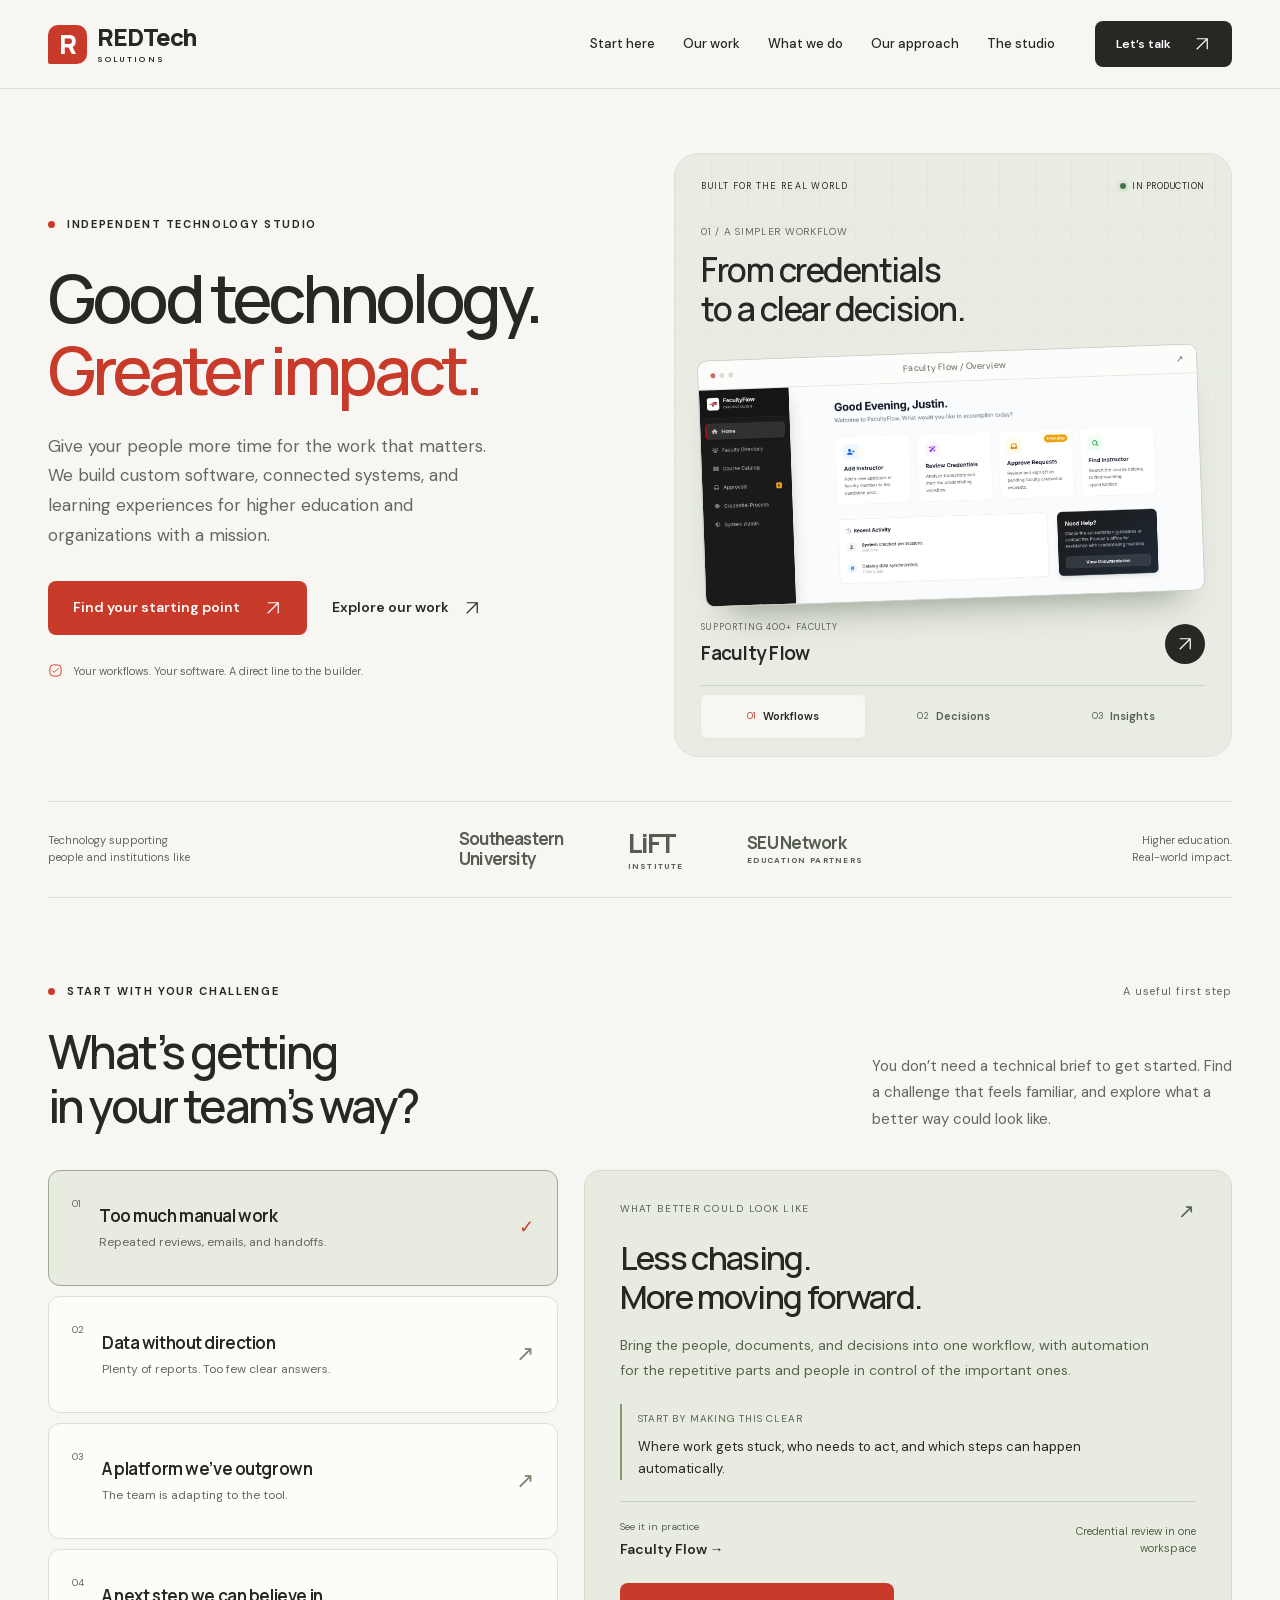
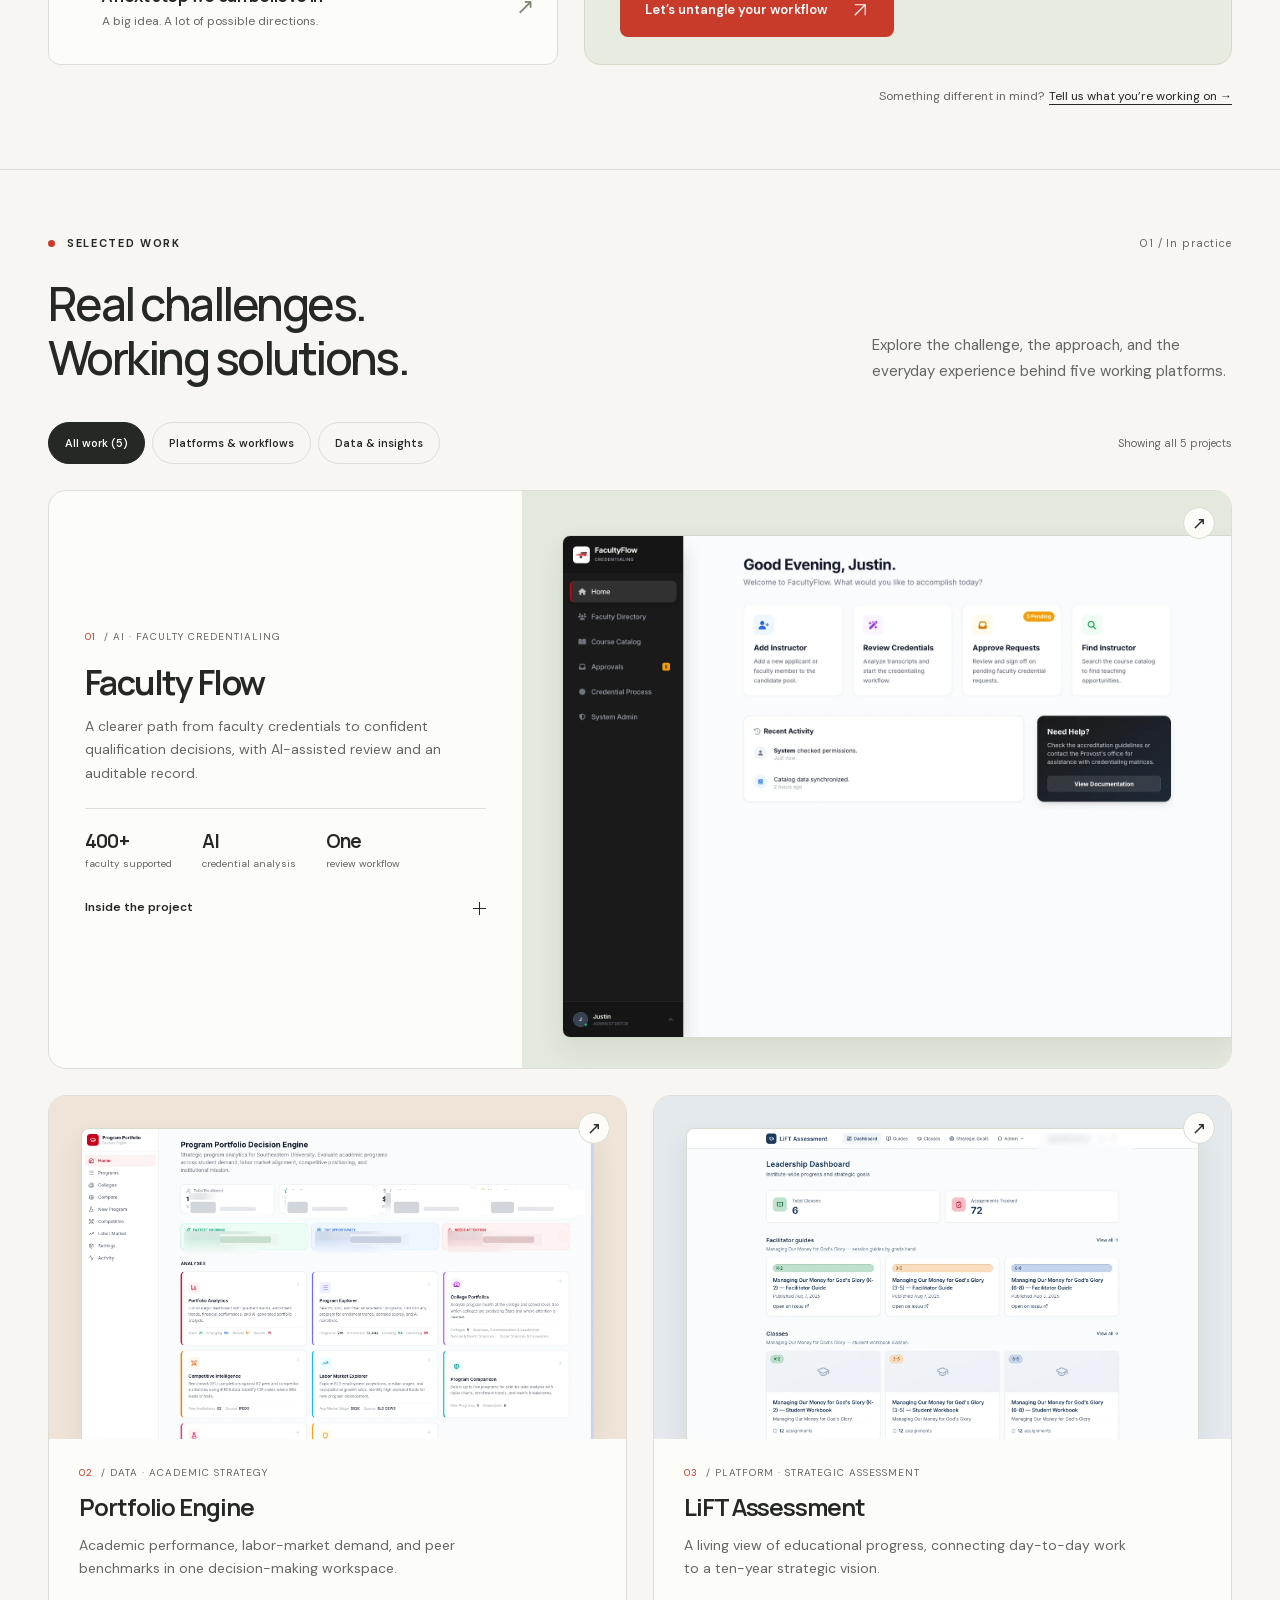
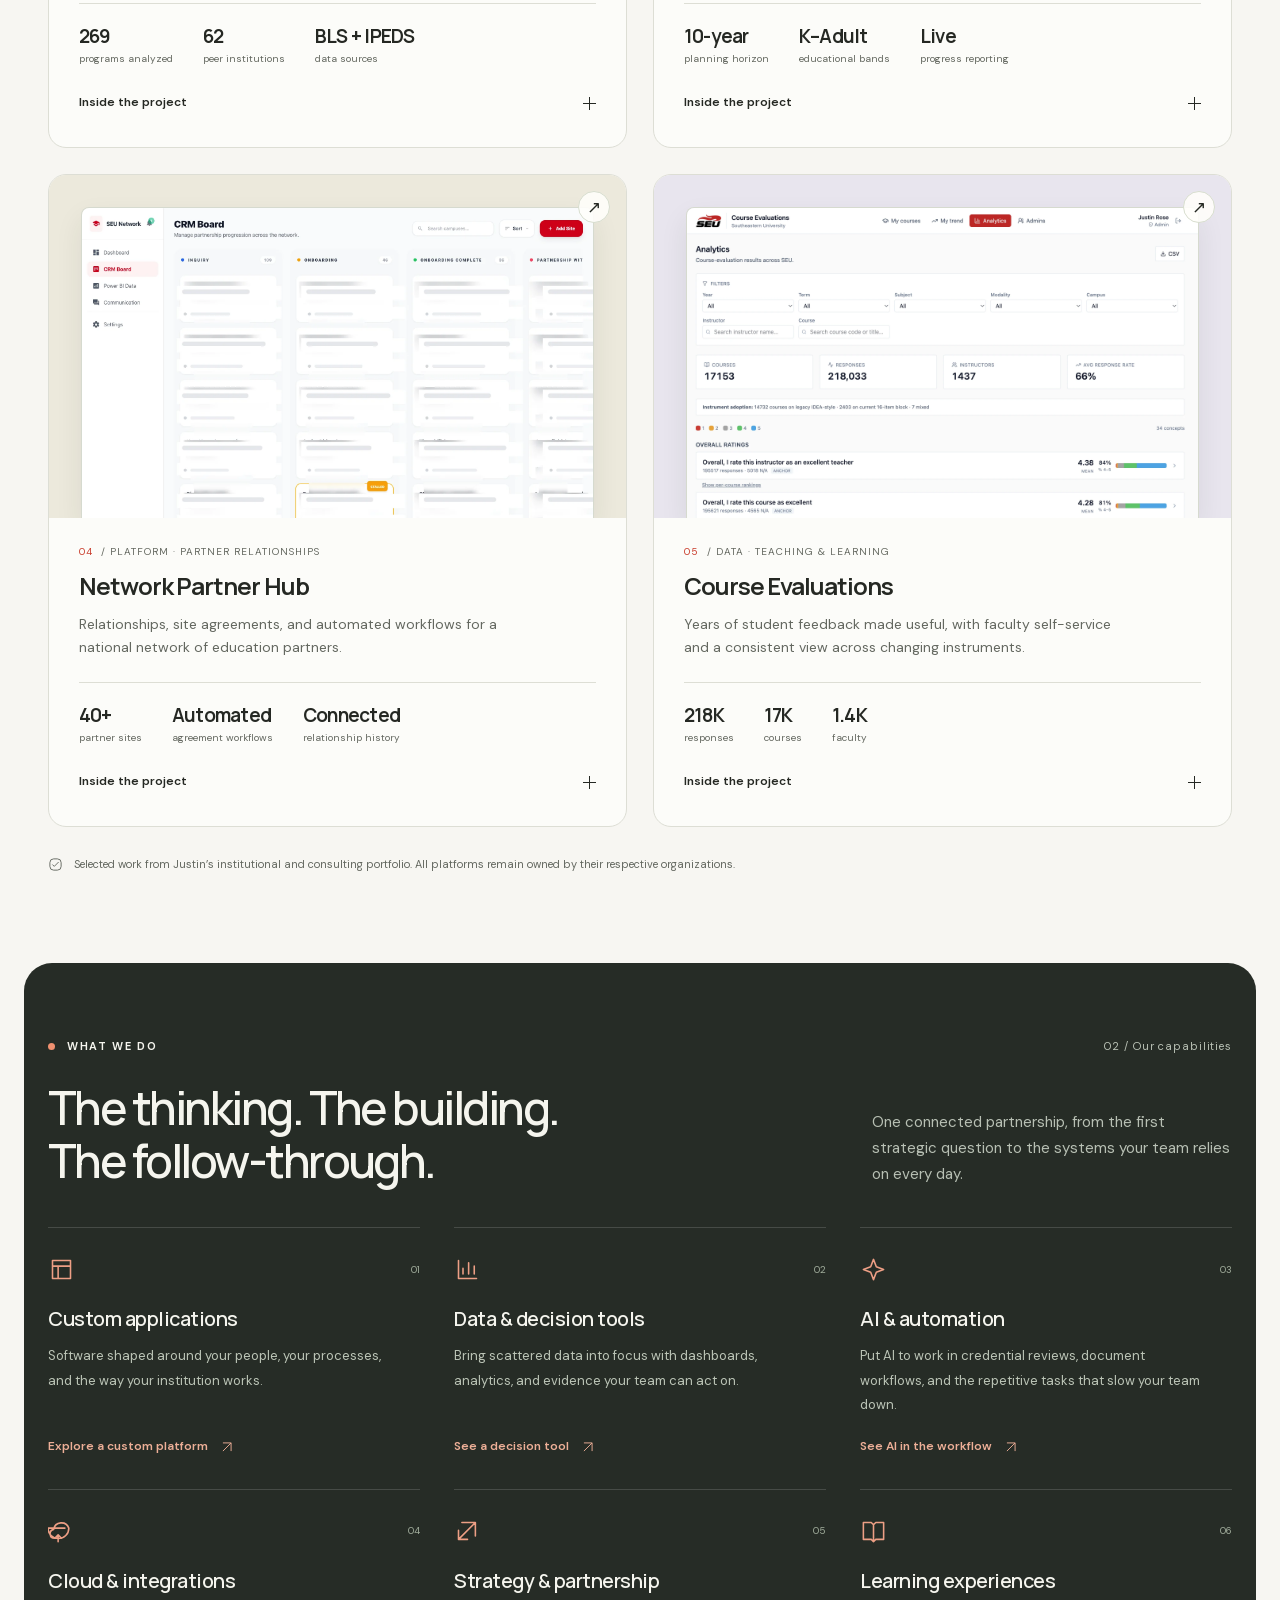
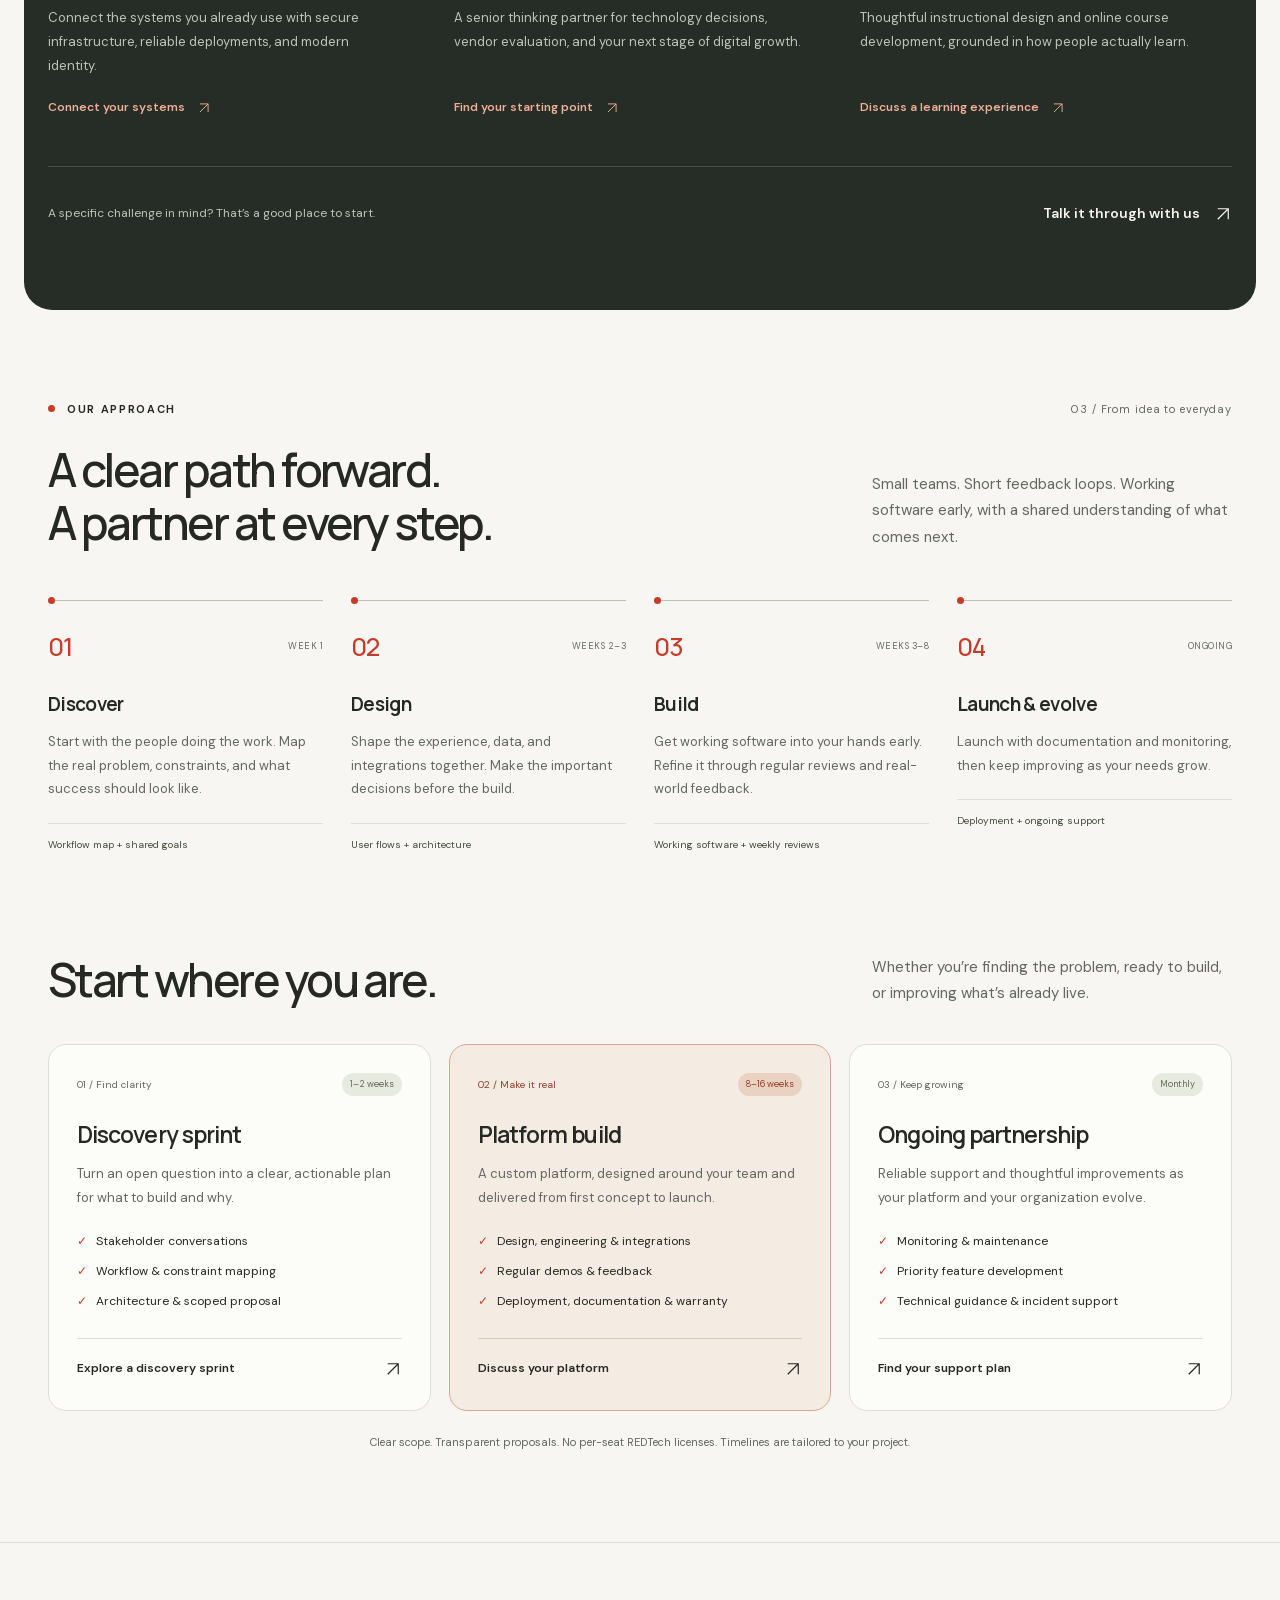
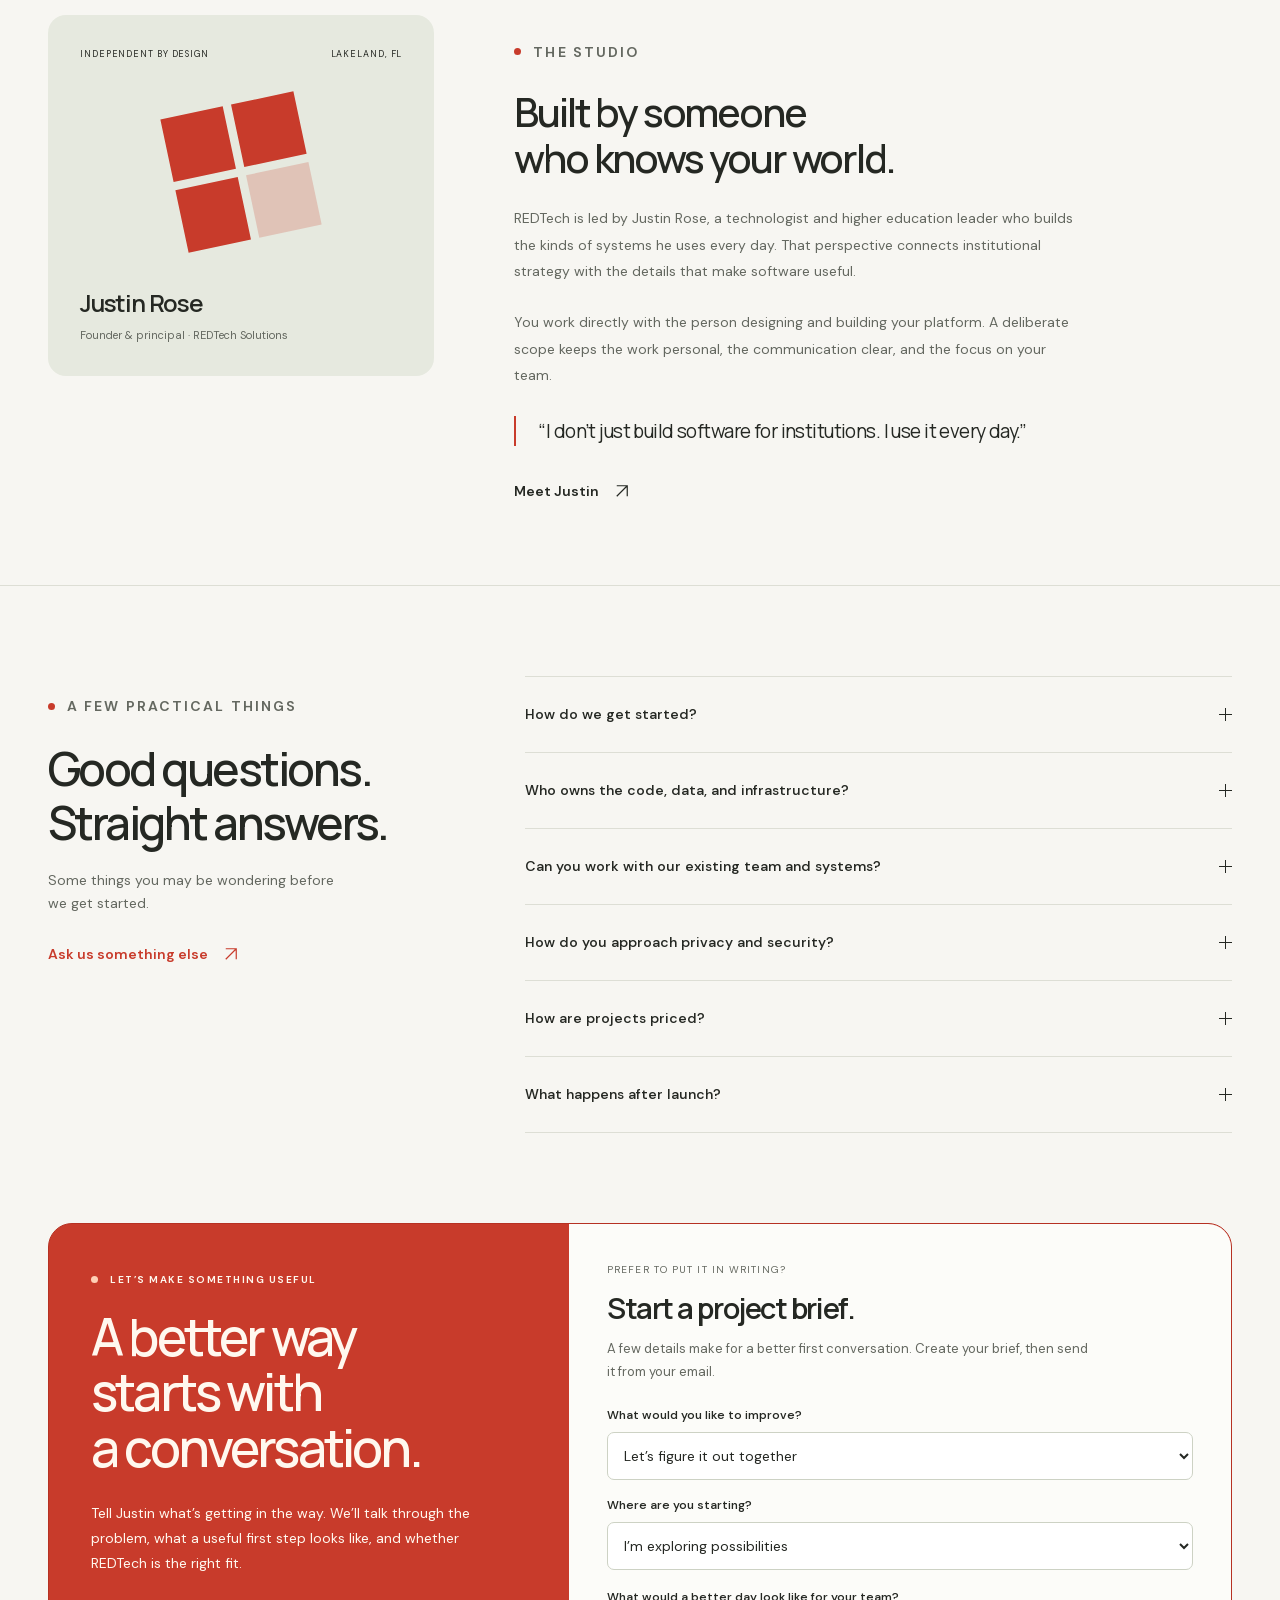
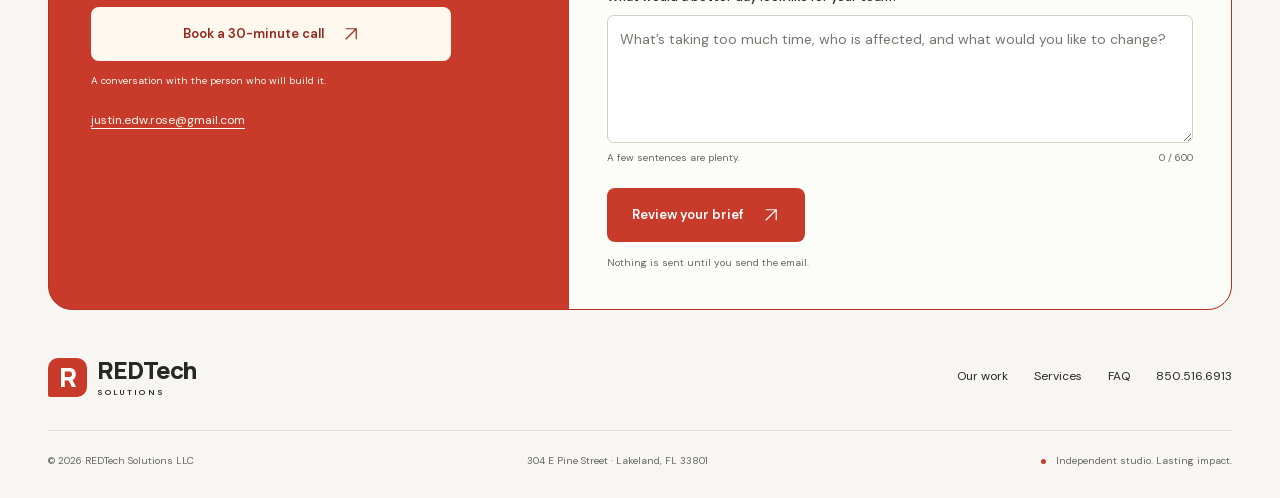
==== commit b0384d16: "Guide visitors from their challenge to a useful project conversation" ====
--- a/index.html
+++ b/index.html
@@ -89,7 +89,7 @@
   <a href="#top" class="brand" aria-label="REDTech Solutions home"><span class="brand-mark" aria-hidden="true">R</span><span class="brand-type">REDTech<small>Solutions</small></span></a>
   <button class="menu-toggle" aria-expanded="false" aria-controls="nav-links" aria-label="Open menu">Menu <span class="menu-icon" aria-hidden="true"></span></button>
   <div class="nav-links" id="nav-links">
-    <a href="#work">Our work</a><a href="#services">What we do</a><a href="#process">Our approach</a><a href="#about">The studio</a>
+    <a href="#start">Start here</a><a href="#work">Our work</a><a href="#services">What we do</a><a href="#process">Our approach</a><a href="#about">The studio</a>
     <a href="https://calendar.app.google/fqsuevhiasF3HfNc7" class="button" target="_blank" rel="noopener noreferrer" data-track="nav_call">Let’s talk <svg class="arrow" viewBox="0 0 24 24" fill="none" stroke="currentColor" stroke-width="1.6" aria-hidden="true"><path d="M5 19 19 5M5 5h14v14"/></svg></a>
   </div>
 </nav></header>
@@ -99,30 +99,51 @@
     <div class="hero-copy">
       <p class="eyebrow">Independent technology studio</p>
       <h1 id="hero-title">Good technology.<br><span>Greater impact.</span></h1>
-      <p class="hero-lede">Custom software, smarter systems, and digital experiences for higher education and organizations with a mission.</p>
-      <div class="hero-actions"><a class="button primary" href="https://calendar.app.google/fqsuevhiasF3HfNc7" target="_blank" rel="noopener noreferrer" data-track="hero_call">Let’s build something <svg class="arrow" viewBox="0 0 24 24" fill="none" stroke="currentColor" stroke-width="1.6" aria-hidden="true"><path d="M5 19 19 5M5 5h14v14"/></svg></a><a class="text-link" href="#work">Explore our work <svg class="arrow" viewBox="0 0 24 24" fill="none" stroke="currentColor" stroke-width="1.6" aria-hidden="true"><path d="M5 19 19 5M5 5h14v14"/></svg></a></div>
-      <p class="hero-note"><svg viewBox="0 0 24 24" fill="none" stroke="currentColor" stroke-width="1.5" aria-hidden="true"><rect x="3" y="3" width="18" height="18" rx="6"/><path d="m7 12 3 3 7-7"/></svg> From the first conversation to the everyday work.</p>
+      <p class="hero-lede">Give your people more time for the work that matters. We build custom software, connected systems, and learning experiences for higher education and organizations with a mission.</p>
+      <div class="hero-actions"><a class="button primary" href="#start" data-track="hero_start">Find your starting point <svg class="arrow" viewBox="0 0 24 24" fill="none" stroke="currentColor" stroke-width="1.6" aria-hidden="true"><path d="M5 19 19 5M5 5h14v14"/></svg></a><a class="text-link" href="#work">Explore our work <svg class="arrow" viewBox="0 0 24 24" fill="none" stroke="currentColor" stroke-width="1.6" aria-hidden="true"><path d="M5 19 19 5M5 5h14v14"/></svg></a></div>
+      <p class="hero-note"><svg viewBox="0 0 24 24" fill="none" stroke="currentColor" stroke-width="1.5" aria-hidden="true"><rect x="3" y="3" width="18" height="18" rx="6"/><path d="m7 12 3 3 7-7"/></svg> Your workflows. Your software. A direct line to the builder.</p>
     </div>
     <div class="hero-visual" aria-label="Featured project">
       <div class="visual-top"><span>Built for the real world</span><span class="live-label">In production</span></div>
-      <div class="orbit" aria-hidden="true"></div><div class="visual-symbol"><svg viewBox="0 0 120 120" fill="none" aria-hidden="true"><path d="M12 12h45v45H12zM63 12h45v45H63zM12 63h45v45H12z" fill="currentColor"/><path d="M63 63h45v45H63z" fill="currentColor" opacity=".22"/></svg></div>
-      <div class="visual-stamp"><svg viewBox="0 0 24 24" fill="none" stroke="currentColor" stroke-width="1.5" aria-hidden="true"><rect x="3" y="3" width="18" height="18" rx="6"/><path d="m7 12 3 3 7-7"/></svg><span>Built around your team.</span></div>
+      <div class="feature-heading"><span class="feature-category" id="hero-category">01 / A simpler workflow</span><h2 id="hero-outcome">From credentials<br>to a clear decision.</h2></div>
       <a class="hero-window" href="#case-faculty-flow" id="hero-window" aria-label="Explore Faculty Flow">
         <div class="window-bar" aria-hidden="true"><span class="window-dots"><i></i><i></i><i></i></span><span id="hero-window-label">Faculty Flow / Overview</span><span>↗</span></div>
         <img id="hero-image" src="img/facultyflow.webp" alt="Faculty Flow credentialing dashboard" width="1600" height="1200" fetchpriority="high">
       </a>
-      <div class="visual-caption"><div><small>From the REDTech portfolio</small><strong id="hero-project-name">Faculty Flow</strong></div><a class="circle-link" id="hero-project-link" href="#case-faculty-flow" aria-label="Read about Faculty Flow"><svg class="arrow" viewBox="0 0 24 24" fill="none" stroke="currentColor" stroke-width="1.6" aria-hidden="true"><path d="M5 19 19 5M5 5h14v14"/></svg></a></div>
+      <div class="visual-caption"><div><small id="hero-proof">Supporting 400+ faculty</small><strong id="hero-project-name">Faculty Flow</strong></div><a class="circle-link" id="hero-project-link" href="#case-faculty-flow" aria-label="Read about Faculty Flow"><svg class="arrow" viewBox="0 0 24 24" fill="none" stroke="currentColor" stroke-width="1.6" aria-hidden="true"><path d="M5 19 19 5M5 5h14v14"/></svg></a></div>
       <div class="hero-selectors" role="group" aria-label="Choose a featured project" hidden>
-        <button type="button" aria-pressed="true" aria-label="Show Faculty Flow" data-feature="0"></button><button type="button" aria-pressed="false" aria-label="Show Portfolio Engine" data-feature="1"></button><button type="button" aria-pressed="false" aria-label="Show Course Evaluations" data-feature="2"></button>
+        <button type="button" aria-pressed="true" aria-label="Workflows: show Faculty Flow" data-feature="0"><span>01</span> Workflows</button><button type="button" aria-pressed="false" aria-label="Decisions: show Portfolio Engine" data-feature="1"><span>02</span> Decisions</button><button type="button" aria-pressed="false" aria-label="Insights: show Course Evaluations" data-feature="2"><span>03</span> Insights</button>
       </div>
       <span class="sr-only" id="feature-status" role="status"></span>
     </div>
   </div>
   <div class="credibility"><p>Technology supporting<br>people and institutions like</p><div class="client-names" aria-label="Portfolio institutions"><span>Southeastern<br>University</span><span class="lift">LiFT<small>Institute</small></span><span>SEU Network<small>Education partners</small></span></div><p class="client-note">Higher education.<br>Real-world impact.</p></div>
+</div></section>
+<section class="section starting-point" id="start" aria-labelledby="start-title"><div class="wrap">
+  <div class="section-top"><p class="eyebrow">Start with your challenge</p><span class="section-number">A useful first step</span></div>
+  <div class="section-intro"><h2 id="start-title">What’s getting<br>in your team’s way?</h2><p>You don’t need a technical brief to get started. Find a challenge that feels familiar, and explore what a better way could look like.</p></div>
+  <div class="finder">
+    <fieldset class="challenge-choices" hidden><legend class="sr-only">Choose the challenge closest to yours</legend>
+      <label class="challenge-choice"><input type="radio" name="challenge" value="workflows" checked><span class="choice-number" aria-hidden="true">01</span><span><strong>Too much manual work</strong><small>Repeated reviews, emails, and handoffs.</small></span><span class="choice-arrow" aria-hidden="true">↗</span></label>
+      <label class="challenge-choice"><input type="radio" name="challenge" value="data"><span class="choice-number" aria-hidden="true">02</span><span><strong>Data without direction</strong><small>Plenty of reports. Too few clear answers.</small></span><span class="choice-arrow" aria-hidden="true">↗</span></label>
+      <label class="challenge-choice"><input type="radio" name="challenge" value="platform"><span class="choice-number" aria-hidden="true">03</span><span><strong>A platform we’ve outgrown</strong><small>The team is adapting to the tool.</small></span><span class="choice-arrow" aria-hidden="true">↗</span></label>
+      <label class="challenge-choice"><input type="radio" name="challenge" value="strategy"><span class="choice-number" aria-hidden="true">04</span><span><strong>A next step we can believe in</strong><small>A big idea. A lot of possible directions.</small></span><span class="choice-arrow" aria-hidden="true">↗</span></label>
+    </fieldset>
+    <div class="finder-result" aria-labelledby="finder-title">
+      <p class="finder-kicker">What better could look like <span aria-hidden="true">↗</span></p>
+      <h3 id="finder-title">Less chasing.<br>More moving forward.</h3>
+      <p id="finder-description">Bring the people, documents, and decisions into one workflow, with automation for the repetitive parts and people in control of the important ones.</p>
+      <div class="finder-deliverable"><span>Start by making this clear</span><p id="finder-output">Where work gets stuck, who needs to act, and which steps can happen automatically.</p></div>
+      <a class="finder-proof" id="finder-case" href="#case-faculty-flow"><span><small>See it in practice</small><strong id="finder-case-name">Faculty Flow →</strong></span><span id="finder-case-detail">Credential review in one workspace</span></a>
+      <a class="button primary" id="finder-contact" href="#contact" data-interest="workflows">Let’s untangle your workflow <svg class="arrow" viewBox="0 0 24 24" fill="none" stroke="currentColor" stroke-width="1.6" aria-hidden="true"><path d="M5 19 19 5M5 5h14v14"/></svg></a>
+    </div>
+  </div>
+  <p class="finder-note">Something different in mind? <a href="#contact">Tell us what you’re working on →</a></p>
+  <p class="sr-only" id="finder-status" role="status"></p>
 </div></section>
 <section class="section work" id="work" aria-labelledby="work-title"><div class="wrap">
   <div class="section-top"><p class="eyebrow">Selected work</p><span class="section-number">01 / In practice</span></div>
-  <div class="section-intro"><h2 id="work-title">Real challenges.<br>Working solutions.</h2><p>Every project starts with a problem that matters. Here’s what happens when the right technology meets the right understanding.</p></div>
+  <div class="section-intro"><h2 id="work-title">Real challenges.<br>Working solutions.</h2><p>Explore the challenge, the approach, and the everyday experience behind five working platforms.</p></div>
   <div class="work-toolbar" hidden><div class="filters" role="group" aria-label="Filter projects"><button type="button" data-filter="all" aria-pressed="true">All work <span aria-hidden="true">(5)</span></button><button type="button" data-filter="platforms" aria-pressed="false">Platforms & workflows</button><button type="button" data-filter="analytics" aria-pressed="false">Data & insights</button></div><p class="filter-count" role="status" aria-live="polite">Showing all 5 projects</p></div>
   <div class="projects"><article class="project featured" id="case-faculty-flow" data-category="platforms" data-tone="sage">
       <a class="project-visual" href="img/facultyflow.png" data-preview="Faculty Flow" aria-label="Enlarge Faculty Flow screenshot">
@@ -133,9 +154,9 @@
         <h3>Faculty Flow</h3>
         <p class="project-lede">A clearer path from faculty credentials to confident qualification decisions, with AI-assisted review and an auditable record.</p>
         <div class="project-metrics"><div><strong>400+</strong><span>faculty supported</span></div><div><strong>AI</strong><span>credential analysis</span></div><div><strong>One</strong><span>review workflow</span></div></div>
-        <details class="project-details"><summary>Explore the project<span class="plus" aria-hidden="true"></span></summary>
-          <p>Credential analysis, qualification mapping, and compliance reporting come together in a single workspace. Faculty and reviewers can follow each decision, while leadership gets a consistent view of institutional readiness.</p>
-          <a class="text-link" href="img/facultyflow.png" data-preview="Faculty Flow">View full-size preview <svg class="arrow" viewBox="0 0 24 24" fill="none" stroke="currentColor" stroke-width="1.6" aria-hidden="true"><path d="M5 19 19 5M5 5h14v14"/></svg></a>
+        <details class="project-details"><summary><span>Inside the project<span class="sr-only">: Faculty Flow</span></span><span class="plus" aria-hidden="true"></span></summary>
+          <dl class="case-story"><div><dt>The challenge</dt><dd>Credential review depends on documents, qualification rules, and decisions that need to hold up under scrutiny.</dd></div><div><dt>The approach</dt><dd>Bring credential analysis, qualification mapping, and compliance reporting into one workspace, with AI assisting the review.</dd></div><div><dt>In everyday use</dt><dd>Faculty and reviewers can follow each decision. Leadership gets a consistent view of institutional readiness.</dd></div></dl>
+          <div class="case-actions"><a class="text-link" href="img/facultyflow.png" data-preview="Faculty Flow">View full-size preview <svg class="arrow" viewBox="0 0 24 24" fill="none" stroke="currentColor" stroke-width="1.6" aria-hidden="true"><path d="M5 19 19 5M5 5h14v14"/></svg></a><a class="text-link" href="#contact" data-interest="workflows" data-project="Faculty Flow">Build something like this <svg class="arrow" viewBox="0 0 24 24" fill="none" stroke="currentColor" stroke-width="1.6" aria-hidden="true"><path d="M5 19 19 5M5 5h14v14"/></svg></a></div>
         </details>
       </div>
     </article><article class="project " id="case-portfolio" data-category="analytics" data-tone="peach">
@@ -147,9 +168,9 @@
         <h3>Portfolio Engine</h3>
         <p class="project-lede">Academic performance, labor-market demand, and peer benchmarks in one decision-making workspace.</p>
         <div class="project-metrics"><div><strong>269</strong><span>programs analyzed</span></div><div><strong>62</strong><span>peer institutions</span></div><div><strong>BLS + IPEDS</strong><span>data sources</span></div></div>
-        <details class="project-details"><summary>Explore the project<span class="plus" aria-hidden="true"></span></summary>
-          <p>The platform connects program performance with external evidence, including labor-market demand and the competitive landscape. Leaders can explore individual programs or compare the portfolio as a whole, with shared evidence for program review.</p>
-          <a class="text-link" href="img/portfolio.png" data-preview="Portfolio Engine">View full-size preview <svg class="arrow" viewBox="0 0 24 24" fill="none" stroke="currentColor" stroke-width="1.6" aria-hidden="true"><path d="M5 19 19 5M5 5h14v14"/></svg></a>
+        <details class="project-details"><summary><span>Inside the project<span class="sr-only">: Portfolio Engine</span></span><span class="plus" aria-hidden="true"></span></summary>
+          <dl class="case-story"><div><dt>The challenge</dt><dd>Program review brings together academic performance, market demand, and peer comparisons that usually live in different places.</dd></div><div><dt>The approach</dt><dd>Connect institutional performance with labor-market and competitive evidence in a shared decision workspace.</dd></div><div><dt>In everyday use</dt><dd>Leaders can examine one program or compare the whole portfolio using the same evidence.</dd></div></dl>
+          <div class="case-actions"><a class="text-link" href="img/portfolio.png" data-preview="Portfolio Engine">View full-size preview <svg class="arrow" viewBox="0 0 24 24" fill="none" stroke="currentColor" stroke-width="1.6" aria-hidden="true"><path d="M5 19 19 5M5 5h14v14"/></svg></a><a class="text-link" href="#contact" data-interest="data" data-project="Portfolio Engine">Build something like this <svg class="arrow" viewBox="0 0 24 24" fill="none" stroke="currentColor" stroke-width="1.6" aria-hidden="true"><path d="M5 19 19 5M5 5h14v14"/></svg></a></div>
         </details>
       </div>
     </article><article class="project " id="case-lift" data-category="platforms" data-tone="blue">
@@ -161,9 +182,9 @@
         <h3>LiFT Assessment</h3>
         <p class="project-lede">A living view of educational progress, connecting day-to-day work to a ten-year strategic vision.</p>
         <div class="project-metrics"><div><strong>10-year</strong><span>planning horizon</span></div><div><strong>K–Adult</strong><span>educational bands</span></div><div><strong>Live</strong><span>progress reporting</span></div></div>
-        <details class="project-details"><summary>Explore the project<span class="plus" aria-hidden="true"></span></summary>
-          <p>Multi-stakeholder dashboards organize progress across educational bands and strategic goals. Teams can see their contribution, and leadership can follow institutional impact in a single view.</p>
-          <a class="text-link" href="img/lift.png" data-preview="LiFT Assessment">View full-size preview <svg class="arrow" viewBox="0 0 24 24" fill="none" stroke="currentColor" stroke-width="1.6" aria-hidden="true"><path d="M5 19 19 5M5 5h14v14"/></svg></a>
+        <details class="project-details"><summary><span>Inside the project<span class="sr-only">: LiFT Assessment</span></span><span class="plus" aria-hidden="true"></span></summary>
+          <dl class="case-story"><div><dt>The challenge</dt><dd>A ten-year vision needs a practical way to connect progress across educational bands and stakeholders.</dd></div><div><dt>The approach</dt><dd>Organize strategic goals and educational bands into connected dashboards that show each team’s contribution.</dd></div><div><dt>In everyday use</dt><dd>Teams can follow their part of the plan while leadership sees progress across the institution.</dd></div></dl>
+          <div class="case-actions"><a class="text-link" href="img/lift.png" data-preview="LiFT Assessment">View full-size preview <svg class="arrow" viewBox="0 0 24 24" fill="none" stroke="currentColor" stroke-width="1.6" aria-hidden="true"><path d="M5 19 19 5M5 5h14v14"/></svg></a><a class="text-link" href="#contact" data-interest="strategy" data-project="LiFT Assessment">Build something like this <svg class="arrow" viewBox="0 0 24 24" fill="none" stroke="currentColor" stroke-width="1.6" aria-hidden="true"><path d="M5 19 19 5M5 5h14v14"/></svg></a></div>
         </details>
       </div>
     </article><article class="project " id="case-network" data-category="platforms" data-tone="cream">
@@ -175,9 +196,9 @@
         <h3>Network Partner Hub</h3>
         <p class="project-lede">Relationships, site agreements, and automated workflows for a national network of education partners.</p>
         <div class="project-metrics"><div><strong>40+</strong><span>partner sites</span></div><div><strong>Automated</strong><span>agreement workflows</span></div><div><strong>Connected</strong><span>relationship history</span></div></div>
-        <details class="project-details"><summary>Explore the project<span class="plus" aria-hidden="true"></span></summary>
-          <p>A shared workspace connects site relationships, faculty assignments, and the agreement lifecycle. Letter of Intent workflows move from first contact through fully executed agreement with fewer manual handoffs.</p>
-          <a class="text-link" href="img/network-crm.png" data-preview="Network Partner Hub">View full-size preview <svg class="arrow" viewBox="0 0 24 24" fill="none" stroke="currentColor" stroke-width="1.6" aria-hidden="true"><path d="M5 19 19 5M5 5h14v14"/></svg></a>
+        <details class="project-details"><summary><span>Inside the project<span class="sr-only">: Network Partner Hub</span></span><span class="plus" aria-hidden="true"></span></summary>
+          <dl class="case-story"><div><dt>The challenge</dt><dd>Partner relationships span site contacts, faculty assignments, and agreements with many handoffs.</dd></div><div><dt>The approach</dt><dd>Connect relationship history and the agreement lifecycle, with automated Letter of Intent workflows.</dd></div><div><dt>In everyday use</dt><dd>A shared record follows the relationship from first contact through a fully executed agreement.</dd></div></dl>
+          <div class="case-actions"><a class="text-link" href="img/network-crm.png" data-preview="Network Partner Hub">View full-size preview <svg class="arrow" viewBox="0 0 24 24" fill="none" stroke="currentColor" stroke-width="1.6" aria-hidden="true"><path d="M5 19 19 5M5 5h14v14"/></svg></a><a class="text-link" href="#contact" data-interest="platform" data-project="Network Partner Hub">Build something like this <svg class="arrow" viewBox="0 0 24 24" fill="none" stroke="currentColor" stroke-width="1.6" aria-hidden="true"><path d="M5 19 19 5M5 5h14v14"/></svg></a></div>
         </details>
       </div>
     </article><article class="project " id="case-course-eval" data-category="analytics" data-tone="lilac">
@@ -189,9 +210,9 @@
         <h3>Course Evaluations</h3>
         <p class="project-lede">Years of student feedback made useful, with faculty self-service and a consistent view across changing instruments.</p>
         <div class="project-metrics"><div><strong>218K</strong><span>responses</span></div><div><strong>17K</strong><span>courses</span></div><div><strong>1.4K</strong><span>faculty</span></div></div>
-        <details class="project-details"><summary>Explore the project<span class="plus" aria-hidden="true"></span></summary>
-          <p>A common concept layer connects legacy and current evaluation instruments so faculty can explore meaningful trends over time. Individual and bulk PDF reports support review, with anonymity-preserving thresholds built into the experience.</p>
-          <a class="text-link" href="img/course-eval.png" data-preview="Course Evaluations">View full-size preview <svg class="arrow" viewBox="0 0 24 24" fill="none" stroke="currentColor" stroke-width="1.6" aria-hidden="true"><path d="M5 19 19 5M5 5h14v14"/></svg></a>
+        <details class="project-details"><summary><span>Inside the project<span class="sr-only">: Course Evaluations</span></span><span class="plus" aria-hidden="true"></span></summary>
+          <dl class="case-story"><div><dt>The challenge</dt><dd>Changes to evaluation instruments make years of feedback hard to compare and use in faculty review.</dd></div><div><dt>The approach</dt><dd>Connect legacy and current instruments through a common concept layer, with anonymity thresholds built in.</dd></div><div><dt>In everyday use</dt><dd>Faculty can explore trends over time and generate individual or bulk PDF reports for review.</dd></div></dl>
+          <div class="case-actions"><a class="text-link" href="img/course-eval.png" data-preview="Course Evaluations">View full-size preview <svg class="arrow" viewBox="0 0 24 24" fill="none" stroke="currentColor" stroke-width="1.6" aria-hidden="true"><path d="M5 19 19 5M5 5h14v14"/></svg></a><a class="text-link" href="#contact" data-interest="data" data-project="Course Evaluations">Build something like this <svg class="arrow" viewBox="0 0 24 24" fill="none" stroke="currentColor" stroke-width="1.6" aria-hidden="true"><path d="M5 19 19 5M5 5h14v14"/></svg></a></div>
         </details>
       </div>
     </article></div>
@@ -200,7 +221,7 @@
 <section class="services" id="services" aria-labelledby="services-title"><div class="wrap">
   <div class="section-top"><p class="eyebrow">What we do</p><span class="section-number">02 / Our capabilities</span></div>
   <div class="section-intro"><h2 id="services-title">The thinking. The building.<br>The follow-through.</h2><p>One connected partnership, from the first strategic question to the systems your team relies on every day.</p></div>
-  <div class="service-grid"><article class="service"><div class="service-top"><svg viewBox="0 0 24 24" fill="none" stroke="currentColor" stroke-linecap="round" stroke-linejoin="round" aria-hidden="true"><path d="M4 4h16v16H4zM4 9h16M9 9v11"/></svg><span>01</span></div><h3>Custom applications</h3><p>Software shaped around your people, your processes, and the way your institution works.</p></article><article class="service"><div class="service-top"><svg viewBox="0 0 24 24" fill="none" stroke="currentColor" stroke-linecap="round" stroke-linejoin="round" aria-hidden="true"><path d="M4 20V4M4 20h16M8 16v-5M13 16V6M18 16V9"/></svg><span>02</span></div><h3>Data & decision tools</h3><p>Bring scattered data into focus with dashboards, analytics, and evidence your team can act on.</p></article><article class="service"><div class="service-top"><svg viewBox="0 0 24 24" fill="none" stroke="currentColor" stroke-linecap="round" stroke-linejoin="round" aria-hidden="true"><path d="m12 3 2.5 6.5L21 12l-6.5 2.5L12 21l-2.5-6.5L3 12l6.5-2.5L12 3Z"/></svg><span>03</span></div><h3>AI & automation</h3><p>Put AI to work in credential reviews, document workflows, and the repetitive tasks that slow your team down.</p></article><article class="service"><div class="service-top"><svg viewBox="0 0 24 24" fill="none" stroke="currentColor" stroke-linecap="round" stroke-linejoin="round" aria-hidden="true"><path d="M6 18a4 4 0 0 1-1-7.9A7 7 0 0 1 18.5 9 4.5 4.5 0 0 1 0 9H15M9 15v6M6 18l3-3 3 3"/></svg><span>04</span></div><h3>Cloud & integrations</h3><p>Connect the systems you already use with secure infrastructure, reliable deployments, and modern identity.</p></article><article class="service"><div class="service-top"><svg viewBox="0 0 24 24" fill="none" stroke="currentColor" stroke-linecap="round" stroke-linejoin="round" aria-hidden="true"><path d="M4 19 19 4M7 4h12v12M4 11v8h8"/></svg><span>05</span></div><h3>Strategy & partnership</h3><p>A senior thinking partner for technology decisions, vendor evaluation, and your next stage of digital growth.</p></article><article class="service"><div class="service-top"><svg viewBox="0 0 24 24" fill="none" stroke="currentColor" stroke-linecap="round" stroke-linejoin="round" aria-hidden="true"><path d="M3 4h7l2 2 2-2h7v15h-7l-2 2-2-2H3zM12 6v15"/></svg><span>06</span></div><h3>Learning experiences</h3><p>Thoughtful instructional design and online course development, grounded in how people actually learn.</p></article></div>
+  <div class="service-grid"><article class="service"><div class="service-top"><svg viewBox="0 0 24 24" fill="none" stroke="currentColor" stroke-linecap="round" stroke-linejoin="round" aria-hidden="true"><path d="M4 4h16v16H4zM4 9h16M9 9v11"/></svg><span>01</span></div><h3>Custom applications</h3><p>Software shaped around your people, your processes, and the way your institution works.</p><a class="text-link service-link" href="#case-network">Explore a custom platform <svg class="arrow" viewBox="0 0 24 24" fill="none" stroke="currentColor" stroke-width="1.6" aria-hidden="true"><path d="M5 19 19 5M5 5h14v14"/></svg></a></article><article class="service"><div class="service-top"><svg viewBox="0 0 24 24" fill="none" stroke="currentColor" stroke-linecap="round" stroke-linejoin="round" aria-hidden="true"><path d="M4 20V4M4 20h16M8 16v-5M13 16V6M18 16V9"/></svg><span>02</span></div><h3>Data & decision tools</h3><p>Bring scattered data into focus with dashboards, analytics, and evidence your team can act on.</p><a class="text-link service-link" href="#case-portfolio">See a decision tool <svg class="arrow" viewBox="0 0 24 24" fill="none" stroke="currentColor" stroke-width="1.6" aria-hidden="true"><path d="M5 19 19 5M5 5h14v14"/></svg></a></article><article class="service"><div class="service-top"><svg viewBox="0 0 24 24" fill="none" stroke="currentColor" stroke-linecap="round" stroke-linejoin="round" aria-hidden="true"><path d="m12 3 2.5 6.5L21 12l-6.5 2.5L12 21l-2.5-6.5L3 12l6.5-2.5L12 3Z"/></svg><span>03</span></div><h3>AI & automation</h3><p>Put AI to work in credential reviews, document workflows, and the repetitive tasks that slow your team down.</p><a class="text-link service-link" href="#case-faculty-flow">See AI in the workflow <svg class="arrow" viewBox="0 0 24 24" fill="none" stroke="currentColor" stroke-width="1.6" aria-hidden="true"><path d="M5 19 19 5M5 5h14v14"/></svg></a></article><article class="service"><div class="service-top"><svg viewBox="0 0 24 24" fill="none" stroke="currentColor" stroke-linecap="round" stroke-linejoin="round" aria-hidden="true"><path d="M6 18a4 4 0 0 1-1-7.9A7 7 0 0 1 18.5 9 4.5 4.5 0 0 1 0 9H15M9 15v6M6 18l3-3 3 3"/></svg><span>04</span></div><h3>Cloud & integrations</h3><p>Connect the systems you already use with secure infrastructure, reliable deployments, and modern identity.</p><a class="text-link service-link" href="#contact" data-interest="platform">Connect your systems <svg class="arrow" viewBox="0 0 24 24" fill="none" stroke="currentColor" stroke-width="1.6" aria-hidden="true"><path d="M5 19 19 5M5 5h14v14"/></svg></a></article><article class="service"><div class="service-top"><svg viewBox="0 0 24 24" fill="none" stroke="currentColor" stroke-linecap="round" stroke-linejoin="round" aria-hidden="true"><path d="M4 19 19 4M7 4h12v12M4 11v8h8"/></svg><span>05</span></div><h3>Strategy & partnership</h3><p>A senior thinking partner for technology decisions, vendor evaluation, and your next stage of digital growth.</p><a class="text-link service-link" href="#start">Find your starting point <svg class="arrow" viewBox="0 0 24 24" fill="none" stroke="currentColor" stroke-width="1.6" aria-hidden="true"><path d="M5 19 19 5M5 5h14v14"/></svg></a></article><article class="service"><div class="service-top"><svg viewBox="0 0 24 24" fill="none" stroke="currentColor" stroke-linecap="round" stroke-linejoin="round" aria-hidden="true"><path d="M3 4h7l2 2 2-2h7v15h-7l-2 2-2-2H3zM12 6v15"/></svg><span>06</span></div><h3>Learning experiences</h3><p>Thoughtful instructional design and online course development, grounded in how people actually learn.</p><a class="text-link service-link" href="#contact" data-interest="learning">Discuss a learning experience <svg class="arrow" viewBox="0 0 24 24" fill="none" stroke="currentColor" stroke-width="1.6" aria-hidden="true"><path d="M5 19 19 5M5 5h14v14"/></svg></a></article></div>
   <div class="service-bottom"><p>A specific challenge in mind? That’s a good place to start.</p><a class="text-link" href="https://calendar.app.google/fqsuevhiasF3HfNc7" target="_blank" rel="noopener noreferrer" data-track="services_call">Talk it through with us <svg class="arrow" viewBox="0 0 24 24" fill="none" stroke="currentColor" stroke-width="1.6" aria-hidden="true"><path d="M5 19 19 5M5 5h14v14"/></svg></a></div>
 </div></section>
 <section class="section process" id="process" aria-labelledby="process-title"><div class="wrap">
@@ -211,9 +232,9 @@
 <section class="engage" id="engage" aria-labelledby="engage-title"><div class="wrap">
   <div class="section-intro"><h2 id="engage-title">Start where you are.</h2><p>Whether you’re finding the problem, ready to build, or improving what’s already live.</p></div>
   <div class="engage-grid">
-    <article class="engagement"><div class="engage-meta"><span>01 / Find clarity</span><span>1–2 weeks</span></div><h3>Discovery sprint</h3><p>Turn an open question into a clear, actionable plan for what to build and why.</p><ul><li>Stakeholder conversations</li><li>Workflow & constraint mapping</li><li>Architecture & scoped proposal</li></ul><a class="text-link" href="mailto:justin.edw.rose@gmail.com?subject=Let%E2%80%99s%20explore%20a%20discovery%20sprint" data-track="discovery_email">Explore a discovery sprint <svg class="arrow" viewBox="0 0 24 24" fill="none" stroke="currentColor" stroke-width="1.6" aria-hidden="true"><path d="M5 19 19 5M5 5h14v14"/></svg></a></article>
-    <article class="engagement recommended"><div class="engage-meta"><span>02 / Make it real</span><span>8–16 weeks</span></div><h3>Platform build</h3><p>A custom platform, designed around your team and delivered from first concept to launch.</p><ul><li>Design, engineering & integrations</li><li>Regular demos & feedback</li><li>Deployment, documentation & warranty</li></ul><a class="text-link" href="mailto:justin.edw.rose@gmail.com?subject=Let%E2%80%99s%20plan%20a%20platform%20build" data-track="build_email">Discuss your platform <svg class="arrow" viewBox="0 0 24 24" fill="none" stroke="currentColor" stroke-width="1.6" aria-hidden="true"><path d="M5 19 19 5M5 5h14v14"/></svg></a></article>
-    <article class="engagement"><div class="engage-meta"><span>03 / Keep growing</span><span>Monthly</span></div><h3>Ongoing partnership</h3><p>Reliable support and thoughtful improvements as your platform and your organization evolve.</p><ul><li>Monitoring & maintenance</li><li>Priority feature development</li><li>Technical guidance & incident support</li></ul><a class="text-link" href="mailto:justin.edw.rose@gmail.com?subject=Let%E2%80%99s%20discuss%20an%20ongoing%20partnership" data-track="partnership_email">Find your support plan <svg class="arrow" viewBox="0 0 24 24" fill="none" stroke="currentColor" stroke-width="1.6" aria-hidden="true"><path d="M5 19 19 5M5 5h14v14"/></svg></a></article>
+    <article class="engagement"><div class="engage-meta"><span>01 / Find clarity</span><span>1–2 weeks</span></div><h3>Discovery sprint</h3><p>Turn an open question into a clear, actionable plan for what to build and why.</p><ul><li>Stakeholder conversations</li><li>Workflow & constraint mapping</li><li>Architecture & scoped proposal</li></ul><a class="text-link" href="#contact" data-engagement="discovery" data-track="discovery_brief">Explore a discovery sprint <svg class="arrow" viewBox="0 0 24 24" fill="none" stroke="currentColor" stroke-width="1.6" aria-hidden="true"><path d="M5 19 19 5M5 5h14v14"/></svg></a></article>
+    <article class="engagement recommended"><div class="engage-meta"><span>02 / Make it real</span><span>8–16 weeks</span></div><h3>Platform build</h3><p>A custom platform, designed around your team and delivered from first concept to launch.</p><ul><li>Design, engineering & integrations</li><li>Regular demos & feedback</li><li>Deployment, documentation & warranty</li></ul><a class="text-link" href="#contact" data-engagement="build" data-track="build_brief">Discuss your platform <svg class="arrow" viewBox="0 0 24 24" fill="none" stroke="currentColor" stroke-width="1.6" aria-hidden="true"><path d="M5 19 19 5M5 5h14v14"/></svg></a></article>
+    <article class="engagement"><div class="engage-meta"><span>03 / Keep growing</span><span>Monthly</span></div><h3>Ongoing partnership</h3><p>Reliable support and thoughtful improvements as your platform and your organization evolve.</p><ul><li>Monitoring & maintenance</li><li>Priority feature development</li><li>Technical guidance & incident support</li></ul><a class="text-link" href="#contact" data-engagement="support" data-track="support_brief">Find your support plan <svg class="arrow" viewBox="0 0 24 24" fill="none" stroke="currentColor" stroke-width="1.6" aria-hidden="true"><path d="M5 19 19 5M5 5h14v14"/></svg></a></article>
   </div><p class="pricing-note">Clear scope. Transparent proposals. No per-seat REDTech licenses. Timelines are tailored to your project.</p>
 </div></section>
 <section class="about" id="about" aria-labelledby="about-title"><div class="wrap about-grid">
@@ -223,9 +244,30 @@
 <section class="section faq" id="faq" aria-labelledby="faq-title"><div class="wrap faq-grid">
   <div class="faq-intro"><p class="eyebrow">A few practical things</p><h2 id="faq-title">Good questions.<br>Straight answers.</h2><p>Some things you may be wondering before we get started.</p><a class="text-link" href="mailto:justin.edw.rose@gmail.com">Ask us something else <svg class="arrow" viewBox="0 0 24 24" fill="none" stroke="currentColor" stroke-width="1.6" aria-hidden="true"><path d="M5 19 19 5M5 5h14v14"/></svg></a></div><div class="faq-list"><details class="faq-item"><summary>How do we get started?<span class="plus" aria-hidden="true"></span></summary><p>Start with a <a href="https://calendar.app.google/fqsuevhiasF3HfNc7" target="_blank" rel="noopener noreferrer">30-minute conversation</a> about your goals and what is getting in the way. If the scope needs more definition, a short discovery sprint produces a workflow map, an architecture memo, and a scoped build proposal.</p></details><details class="faq-item"><summary>Who owns the code, data, and infrastructure?<span class="plus" aria-hidden="true"></span></summary><p>You do. Code lives in your repositories, infrastructure runs in your cloud account, and your organization owns the data and domains. There are no REDTech seat licenses or shared tenancy.</p></details><details class="faq-item"><summary>Can you work with our existing team and systems?<span class="plus" aria-hidden="true"></span></summary><p>Yes. Engagements can pair with your developers, IT staff, data team, and the people who will use the software. Integrations are scoped around your existing systems, with documentation to help your team maintain the result.</p></details><details class="faq-item"><summary>How do you approach privacy and security?<span class="plus" aria-hidden="true"></span></summary><p>Security is part of the architecture: SSO through your identity provider, least-privilege access, audit logging, and data in your cloud environment. Privacy and compliance requirements, including FERPA where applicable, are scoped explicitly with your team.</p></details><details class="faq-item"><summary>How are projects priced?<span class="plus" aria-hidden="true"></span></summary><p>Discovery is fixed-fee and credited toward the build. Platform builds use a project-based proposal with a defined scope and price. Ongoing support is a monthly retainer sized to the platform. Hosting and third-party services are separate from REDTech fees.</p></details><details class="faq-item"><summary>What happens after launch?<span class="plus" aria-hidden="true"></span></summary><p>Launch includes documentation and a 30-day warranty. An ongoing partnership can cover monitoring, maintenance, priority improvements, and incident support. The scope and support expectations are agreed on together.</p></details></div>
 </div></section>
-<section id="contact" class="wrap" aria-labelledby="contact-title"><div class="contact">
-  <div><p class="eyebrow">Let’s make something useful</p><h2 id="contact-title">What could work<br>better in your world?</h2></div>
-  <div class="contact-copy"><p>Bring the challenge. We’ll bring curiosity, experience, and a practical place to start.</p><a class="button" href="https://calendar.app.google/fqsuevhiasF3HfNc7" target="_blank" rel="noopener noreferrer" data-track="contact_call">Book a 30-minute call <svg class="arrow" viewBox="0 0 24 24" fill="none" stroke="currentColor" stroke-width="1.6" aria-hidden="true"><path d="M5 19 19 5M5 5h14v14"/></svg></a><a class="contact-email" href="mailto:justin.edw.rose@gmail.com" data-track="contact_email">Or email justin.edw.rose@gmail.com</a></div>
+<section id="contact" class="wrap contact-section" aria-labelledby="contact-title"><div class="contact">
+  <div class="contact-intro"><p class="eyebrow">Let’s make something useful</p><h2 id="contact-title">A better way<br>starts with<br> a conversation.</h2><p>Tell Justin what’s getting in the way. We’ll talk through the problem, what a useful first step looks like, and whether REDTech is the right fit.</p>
+    <a class="button" href="https://calendar.app.google/fqsuevhiasF3HfNc7" target="_blank" rel="noopener noreferrer" data-track="contact_call">Book a 30-minute call <svg class="arrow" viewBox="0 0 24 24" fill="none" stroke="currentColor" stroke-width="1.6" aria-hidden="true"><path d="M5 19 19 5M5 5h14v14"/></svg></a>
+    <p class="call-note">A conversation with the person who will build it.</p>
+    <a class="contact-email" href="mailto:justin.edw.rose@gmail.com" data-track="contact_email">justin.edw.rose@gmail.com</a>
+  </div>
+  <div class="brief-builder" hidden>
+    <form id="brief-form">
+      <p class="brief-kicker">Prefer to put it in writing?</p><h3>Start a project brief.</h3><p class="brief-help">A few details make for a better first conversation. Create your brief, then send it from your email.</p>
+      <div class="brief-fields"><div><label for="brief-interest">What would you like to improve?</label><select id="brief-interest"><option value="unsure">Let’s figure it out together</option><option value="workflows">Workflows & automation</option><option value="data">Data & decision-making</option><option value="platform">A custom or existing platform</option><option value="strategy">Strategy & planning</option><option value="learning">A learning experience</option></select></div>
+      <div><label for="brief-stage">Where are you starting?</label><select id="brief-stage"><option value="unsure">I’m exploring possibilities</option><option value="discovery">I need help defining the scope</option><option value="build">I have a project ready to build</option><option value="support">I want to improve a live platform</option></select></div></div>
+      <p class="brief-context" id="brief-context" hidden><span></span><button type="button" id="clear-context">Remove<span class="sr-only"> project reference</span></button></p>
+      <label for="brief-challenge">What would a better day look like for your team?</label><textarea id="brief-challenge" rows="4" maxlength="600" required placeholder="What’s taking too much time, who is affected, and what would you like to change?" aria-describedby="brief-hint"></textarea>
+      <div class="brief-hint" id="brief-hint"><span>A few sentences are plenty.</span><span id="brief-count">0 / 600</span></div>
+      <button class="button primary" type="submit">Review your brief <svg class="arrow" viewBox="0 0 24 24" fill="none" stroke="currentColor" stroke-width="1.6" aria-hidden="true"><path d="M5 19 19 5M5 5h14v14"/></svg></button><p class="brief-privacy">Nothing is sent until you send the email.</p>
+    </form>
+    <div id="brief-review" hidden>
+      <p class="brief-kicker">Ready for a conversation</p><h3 id="brief-review-title" tabindex="-1">Your starting point.</h3><p class="brief-help">Review your brief below. You can edit the details or add more when your email opens.</p>
+      <label class="sr-only" for="brief-text">Your project brief</label><textarea id="brief-text" rows="10" readonly></textarea>
+      <div class="brief-review-actions"><a class="button primary" id="brief-email" href="mailto:justin.edw.rose@gmail.com" data-track="brief_email">Open in email <svg class="arrow" viewBox="0 0 24 24" fill="none" stroke="currentColor" stroke-width="1.6" aria-hidden="true"><path d="M5 19 19 5M5 5h14v14"/></svg></a><button class="button secondary" type="button" id="copy-brief">Copy brief</button></div>
+      <button class="text-link" type="button" id="edit-brief">← Edit your details</button><p class="brief-privacy">Email goes to justin.edw.rose@gmail.com. Opening a draft doesn’t send it.</p><p class="brief-status" id="brief-status" role="status"></p>
+    </div>
+  </div>
+  <noscript><div class="contact-fallback"><h3>A few useful things to bring.</h3><p>The challenge your team is facing, who it affects, and what you’d like to work better. A few sentences by email are enough to start.</p></div></noscript>
 </div></section>
 </main>
 <footer class="footer"><div class="wrap"><div class="footer-top"><a class="brand" href="#top" aria-label="REDTech Solutions home"><span class="brand-mark" aria-hidden="true">R</span><span class="brand-type">REDTech<small>Solutions</small></span></a><div class="footer-links"><a href="#work">Our work</a><a href="#services">Services</a><a href="#faq">FAQ</a><a href="tel:+18505166913">850.516.6913</a></div></div><div class="footer-bottom"><span>© <span id="year">2026</span> REDTech Solutions LLC</span><span>304 E Pine Street · Lakeland, FL 33801</span><span>Independent studio. Lasting impact.</span></div></div></footer>
--- a/assets/site.css
+++ b/assets/site.css
@@ -247,3 +247,111 @@
 @media(max-width:380px){.hero-actions{gap:14px}.hero-actions .button{padding:14px 17px;font-size:12px}.hero-actions .text-link{font-size:12px}.hero-visual{min-height:400px;padding:18px}.visual-top{font-size:8px}.visual-caption strong{font-size:17px}.client-names{gap:12px}.client-names span{font-size:12px}.client-names .lift{font-size:21px}.service-grid{grid-template-columns:1fr}.service p{max-width:40ch;font-size:13px}.project-body,.featured .project-body{padding:22px}.project-metrics{gap:19px}.contact h2{font-size:35px}.filters button{font-size:9px;padding-inline:10px}.identity-art{width:95px;right:25px}}
 @media(prefers-reduced-motion:reduce){html{scroll-behavior:auto}*,*::before,*::after{animation:none!important;transition:none!important}.hero-window:hover{transform:rotate(-4deg)}.project-visual:hover img{transform:none}.button.primary:hover{transform:none}}
 @media print{.header,.hero-actions,.hero-selectors,.work-toolbar,.preview-dialog,.contact,.footer-links{display:none!important}.hero-grid,.project.featured,.about-grid,.faq-grid{display:block}.hero-visual{display:none}.wrap{width:100%}.section{padding:24px 0}.services{color:#222;background:white;border:1px solid #aaa}.service p,.services .section-intro>p{color:#444}.project{break-inside:avoid}.project[hidden]{display:block!important}.project-details>p,.faq-item>p{display:block!important}.services{margin:0}.engagement{break-inside:avoid}}
+
+/* Guided project discovery and a more informative, user-controlled showcase. */
+.hero-visual{height:auto;min-height:580px;padding:25px 26px 18px}
+.feature-heading{margin-top:23px;position:relative;z-index:1}
+.feature-category{font-size:10px;letter-spacing:.07em;color:var(--muted);text-transform:uppercase}
+.feature-heading h2{font-size:clamp(27px,2.6vw,35px);line-height:1.16;letter-spacing:-.045em;margin-top:8px;white-space:pre-line}
+.hero-window{margin:24px 4px 0 0;transform:rotate(-2deg);flex-shrink:0}
+.hero-window:hover{transform:rotate(0) translateY(-3px)}
+.hero-window img{aspect-ratio:2.3;max-height:250px}
+.visual-caption{padding-top:20px;margin-top:auto}
+.hero-selectors{margin-top:16px;gap:6px;border-top:1px solid #cdd3c5;padding-top:9px}
+.hero-selectors button{height:43px;width:auto;flex:1;display:flex;align-items:center;justify-content:center;gap:7px;border-radius:6px;font-size:11px;font-weight:600;padding:7px;color:#586150}
+.hero-selectors button span{font-size:9px;font-weight:400}
+.hero-selectors button::after{display:none}
+.hero-selectors button:hover{background:#f7f6f288}
+.hero-selectors button[aria-pressed=true]{background:var(--paper);color:var(--ink);box-shadow:0 2px 5px #26332008}
+.hero-selectors button[aria-pressed=true] span{color:var(--red)}
+.starting-point{padding-top:44px;padding-bottom:62px}
+.finder{display:grid;grid-template-columns:.88fr 1.12fr;gap:26px;align-items:stretch}
+.challenge-choices{margin:0;padding:0;border:0;min-width:0;display:flex;flex-direction:column;gap:10px}
+.challenge-choice{position:relative;display:flex;align-items:center;gap:18px;flex:1;min-height:100px;padding:20px 23px;background:#fcfcf9;border:1px solid var(--line);border-radius:12px;cursor:pointer;transition:background .2s,border-color .2s;overflow:hidden}
+.challenge-choice input{position:absolute;opacity:0;inset:0;width:100%;height:100%;margin:0;cursor:pointer}
+.challenge-choice:focus-within{outline:3px solid var(--red);outline-offset:4px}
+.challenge-choice:has(input:checked){background:#e8ebdf;border-color:#9da991}
+.challenge-choice:hover{border-color:#9da991;background:#eeefe7}
+.challenge-choice strong{display:block;font-family:Manrope,sans-serif;font-weight:650;font-size:17px;line-height:1.4;letter-spacing:-.025em}
+.challenge-choice small{display:block;font-size:12px;color:var(--muted);margin-top:5px;line-height:1.55}
+.choice-number{font-size:10px;color:var(--muted);align-self:flex-start;margin-top:5px}
+.choice-arrow{margin-left:auto;font-size:22px;color:#7c8771}
+.challenge-choice:has(input:checked) .choice-arrow{color:var(--red);font-size:0}
+.challenge-choice:has(input:checked) .choice-arrow::after{content:"✓";font-size:18px}
+.finder-result{padding:30px 35px 27px;border-radius:16px;background:#e8ebdf;border:1px solid #d5dbc9;display:flex;flex-direction:column;min-width:0}
+.finder-kicker{display:flex;justify-content:space-between;font-size:10px;letter-spacing:.13em;text-transform:uppercase;color:#59624f;gap:15px}
+.finder-kicker>span{font-size:20px;line-height:1}
+.finder-result h3{font-family:Manrope,sans-serif;font-size:33px;font-weight:550;letter-spacing:-.05em;line-height:1.18;margin-top:18px;white-space:pre-line}
+#finder-description{font-size:14px;color:#58624f;line-height:1.8;margin-top:16px;max-width:55ch}
+.finder-deliverable{border-left:2px solid #899779;padding-left:16px;margin-block:21px}
+.finder-deliverable>span{font-size:10px;text-transform:uppercase;letter-spacing:.08em;color:#59624f}
+.finder-deliverable p{font-size:13px;line-height:1.7;margin-top:5px;max-width:53ch}
+.finder-proof{display:flex;align-items:center;justify-content:space-between;gap:22px;padding:17px 0;border-top:1px solid #c9d1bc;margin-top:auto}
+.finder-proof small{display:block;font-size:10px;color:#59624f}
+.finder-proof strong{font-size:14px;font-weight:600;display:block;margin-top:3px}
+.finder-proof>span:last-child{font-size:11px;max-width:150px;color:#59624f;line-height:1.6;text-align:right}
+.finder-proof:hover strong{color:var(--red)}
+.finder-result .button{align-self:flex-start;font-size:13px;margin-top:5px}
+.finder-note{font-size:12px;color:var(--muted);margin-top:22px;display:flex;justify-content:flex-end;flex-wrap:wrap;gap:0 5px}
+.finder-note a{color:var(--ink);text-decoration:underline;text-underline-offset:4px}
+.finder-note a:hover{color:var(--red)}
+.no-js .header{position:static}
+.no-js .finder{grid-template-columns:1fr}
+.no-js .finder-result{max-width:800px}
+.work{border-top:1px solid var(--line);padding-top:64px}
+.case-story{margin:12px 0 18px;display:grid;gap:16px}
+.case-story dt{font-size:10px;font-weight:650;letter-spacing:.06em;text-transform:uppercase;color:var(--ink);margin-bottom:4px}
+.case-story dd{margin:0;font-size:13px;line-height:1.75;color:var(--muted)}
+.case-actions{display:flex;flex-wrap:wrap;gap:0 20px;border-top:1px solid var(--line);padding-top:7px}
+.service{display:flex;flex-direction:column;align-items:flex-start}
+.service-top{width:100%}
+.service .service-link{font-size:12px;color:#edaf97;margin-top:auto;padding-top:16px;gap:12px}
+.service-link .arrow{width:14px;height:14px}
+.service .service-link:hover{color:#fff}
+.project:target{border-color:#a4ae97}
+
+/* A brief is reviewed locally before the visitor opens an email draft. */
+.contact-section{scroll-margin-top:18px}
+#brief-form,#brief-review-title{scroll-margin-top:20px}
+.contact{grid-template-columns:.88fr 1.12fr;padding:0;gap:0;align-items:stretch;border:1px solid #b63123}
+.contact-intro{padding:48px 42px;display:flex;flex-direction:column;align-items:flex-start}
+.contact h2{font-size:clamp(38px,4vw,55px);line-height:1.08}
+.contact-intro>p:not(.eyebrow):not(.call-note){font-size:14px;line-height:1.8;max-width:38ch;margin-top:26px}
+.contact .contact-intro .button{margin-top:30px;font-size:13px;gap:18px;max-width:360px}
+.contact .call-note{font-size:10px;margin-top:12px;line-height:1.6;color:#fff8ef}
+.contact-email{text-align:left;font-size:12px;margin-top:22px}
+.brief-builder{background:#fcfcf9;color:var(--ink);padding:38px;min-width:0}
+.brief-kicker{font-size:10px;text-transform:uppercase;letter-spacing:.11em;color:var(--muted)}
+.brief-builder h3{font-family:Manrope,sans-serif;font-size:29px;letter-spacing:-.05em;line-height:1.2;font-weight:600;margin-top:12px}
+.brief-help{font-size:13px;line-height:1.75;color:var(--muted);margin-top:13px;margin-bottom:22px;max-width:49ch}
+.brief-fields{display:grid;grid-template-columns:1fr;gap:16px;margin-bottom:18px}
+.brief-builder label{display:block;font-size:12px;font-weight:550;margin-bottom:7px;line-height:1.6}
+.brief-builder input,.brief-builder select,.brief-builder textarea{font:inherit;font-size:14px;line-height:1.6;width:100%;border:1px solid #cdd2c4;border-radius:7px;background:#fff;color:var(--ink);padding:12px;min-height:48px;max-width:100%}
+.brief-builder textarea{display:block;resize:vertical;min-height:128px}
+.brief-builder textarea::placeholder{color:#73786d}
+.brief-builder select{padding-right:28px;text-overflow:ellipsis}
+.brief-builder textarea:focus,.brief-builder select:focus{border-color:var(--red)}
+.brief-hint{display:flex;align-items:center;justify-content:space-between;gap:15px;font-size:10px;color:var(--muted);margin-top:7px;margin-bottom:22px}
+.brief-hint>span:last-child{white-space:nowrap}
+.contact .brief-builder .button.primary{color:white;background:var(--red);width:auto;font-size:13px;gap:18px}
+.contact .brief-builder .button.primary:hover{background:var(--red-hover)}
+.contact .brief-builder .button.secondary{color:var(--ink);background:transparent;width:auto;font-size:13px;border:1px solid #c9cdc1}
+.contact .brief-builder .button.secondary:hover{background:var(--sage)}
+.brief-privacy{font-size:10px;color:var(--muted);line-height:1.7;margin-top:12px;max-width:55ch}
+.brief-review-actions{display:flex;flex-wrap:wrap;gap:12px;margin-top:21px}
+#brief-text{font-size:13px;min-height:255px;background:#f6f7f1}
+#edit-brief{font-size:12px;padding:0;margin-top:10px;min-height:44px}
+.brief-status{font-size:12px;line-height:1.7;margin-top:14px}
+.brief-context{display:flex;align-items:center;gap:12px;justify-content:space-between;background:#e8ebdf;border:1px solid #d5dbc9;padding:5px 10px 5px 13px;margin-bottom:18px;border-radius:7px;font-size:11px;line-height:1.5}
+.brief-context button{font-size:11px;text-decoration:underline;min-height:36px;padding:5px}
+.contact-fallback{padding:48px;font-size:15px}
+.contact-fallback h3{font-size:24px;margin-bottom:18px}
+@media(min-width:1700px){.hero-visual{height:auto;min-height:600px}.hero-window{margin-top:27px}}
+@media(max-width:1100px){.hero-visual{height:auto;min-height:550px;padding:22px}.feature-heading h2{font-size:29px}.nav-links{gap:19px}.finder{gap:20px;grid-template-columns:.95fr 1.05fr}.challenge-choice{padding:20px 16px;gap:14px}.challenge-choice strong{font-size:16px}.finder-result{padding:28px}.finder-result h3{font-size:29px}.contact-intro{padding:37px 30px}.brief-builder{padding:32px}.contact .brief-builder .button{padding-inline:16px}}
+@media(max-width:900px){.nav-links{gap:12px}.hero-visual{height:auto;min-height:500px;padding:20px}.feature-heading{margin-top:20px}.feature-heading h2{font-size:25px}.hero-window{margin-top:24px}.hero-selectors button{gap:4px;font-size:10px}.hero-selectors button span{display:none}.visual-caption small{font-size:8px}.finder{grid-template-columns:.93fr 1.07fr;gap:16px}.finder-result{padding:25px}.finder-result h3{font-size:27px}.finder-result .button{font-size:12px;padding-inline:17px;gap:16px;white-space:normal}.challenge-choice{padding:18px 15px;gap:11px}.choice-number{display:none}.challenge-choice small{font-size:11px}.finder-proof{gap:10px}.finder-proof>span:last-child{max-width:110px;font-size:10px}.contact-intro{padding:35px 27px}.brief-builder{padding:30px 25px}.contact h2{font-size:42px}.contact .contact-intro .button{white-space:normal}}
+@media(max-width:760px){
+  .hero-visual{height:auto;min-height:0;padding:23px 22px 15px}.feature-heading{margin-top:24px}.feature-heading h2{font-size:32px}.feature-category{font-size:10px}.hero-window{margin:25px 2px 0 0}.hero-window img{aspect-ratio:1.8}.visual-caption{padding-top:0;margin-top:25px}.visual-caption small{font-size:9px}.hero-selectors{margin-top:17px}.hero-selectors button{font-size:12px;min-height:44px}.hero-selectors button span{display:inline;font-size:10px}.starting-point{padding-top:32px;padding-bottom:45px}.finder{grid-template-columns:1fr;gap:18px}.challenge-choices{display:grid;grid-template-columns:1fr 1fr;gap:9px}.challenge-choice{align-items:flex-start;min-height:132px;padding:17px 14px;gap:8px;border-radius:9px}.challenge-choice strong{font-size:14px;line-height:1.5}.challenge-choice small{font-size:11px;line-height:1.6}.choice-arrow{font-size:16px;line-height:1.5}.finder-result{padding:27px 24px}.finder-result h3{font-size:31px}.finder-kicker{font-size:9px}.finder-result .button{font-size:13px;min-height:50px;margin-top:6px}.finder-proof{padding-block:18px}.finder-proof>span:last-child{font-size:11px;max-width:130px}.finder-note{justify-content:flex-start;font-size:11px;line-height:1.8;margin-top:18px}.work{padding-top:46px}.case-actions{display:block}.case-actions .text-link{min-height:44px}.service .service-link{font-size:11px;line-height:1.6;gap:10px}.contact{grid-template-columns:1fr}.contact-intro{padding:34px 28px}.contact h2{font-size:42px}.contact h2 br:last-child{display:none}.contact-intro>p:not(.eyebrow):not(.call-note){margin-top:20px}.contact .contact-intro .button{margin-top:24px;max-width:none}.contact .call-note{font-size:10px}.contact-email{margin-top:18px}.brief-builder{padding:30px 26px}.brief-builder h3{font-size:29px}.brief-builder select,.brief-builder textarea{font-size:16px}.brief-builder label{font-size:12px}.brief-fields{gap:16px}.contact .brief-builder .button.primary{width:100%;font-size:14px}.brief-review-actions{gap:10px}.contact .brief-builder .button.secondary{width:100%}.brief-privacy{font-size:11px}.brief-context{padding-left:10px}.contact-section{scroll-margin-top:12px}
+}
+@media(max-width:380px){.hero-visual{padding:20px 17px 14px}.feature-heading h2{font-size:28px}.hero-selectors button{font-size:11px;padding-inline:3px;gap:5px}.hero-selectors button span{font-size:9px}.challenge-choices{grid-template-columns:1fr}.challenge-choice{min-height:85px;align-items:center;padding:16px 18px}.challenge-choice strong{font-size:15px}.challenge-choice small{font-size:11px}.finder-result{padding:25px 21px}.finder-result h3{font-size:28px}.finder-proof>span:last-child{font-size:10px;max-width:115px}.finder-result .button{font-size:12px;gap:12px;padding-inline:15px}.contact-intro,.brief-builder{padding:29px 22px}.contact h2{font-size:37px}}
+@media(prefers-reduced-motion:reduce){.hero-window:hover{transform:rotate(-2deg)}}
+@media print{.starting-point{display:none}.service-link,.case-actions{display:none!important}.case-story{display:block}.case-story>div{margin-bottom:10px}.contact-section{display:none}.hero-visual{display:none}}
